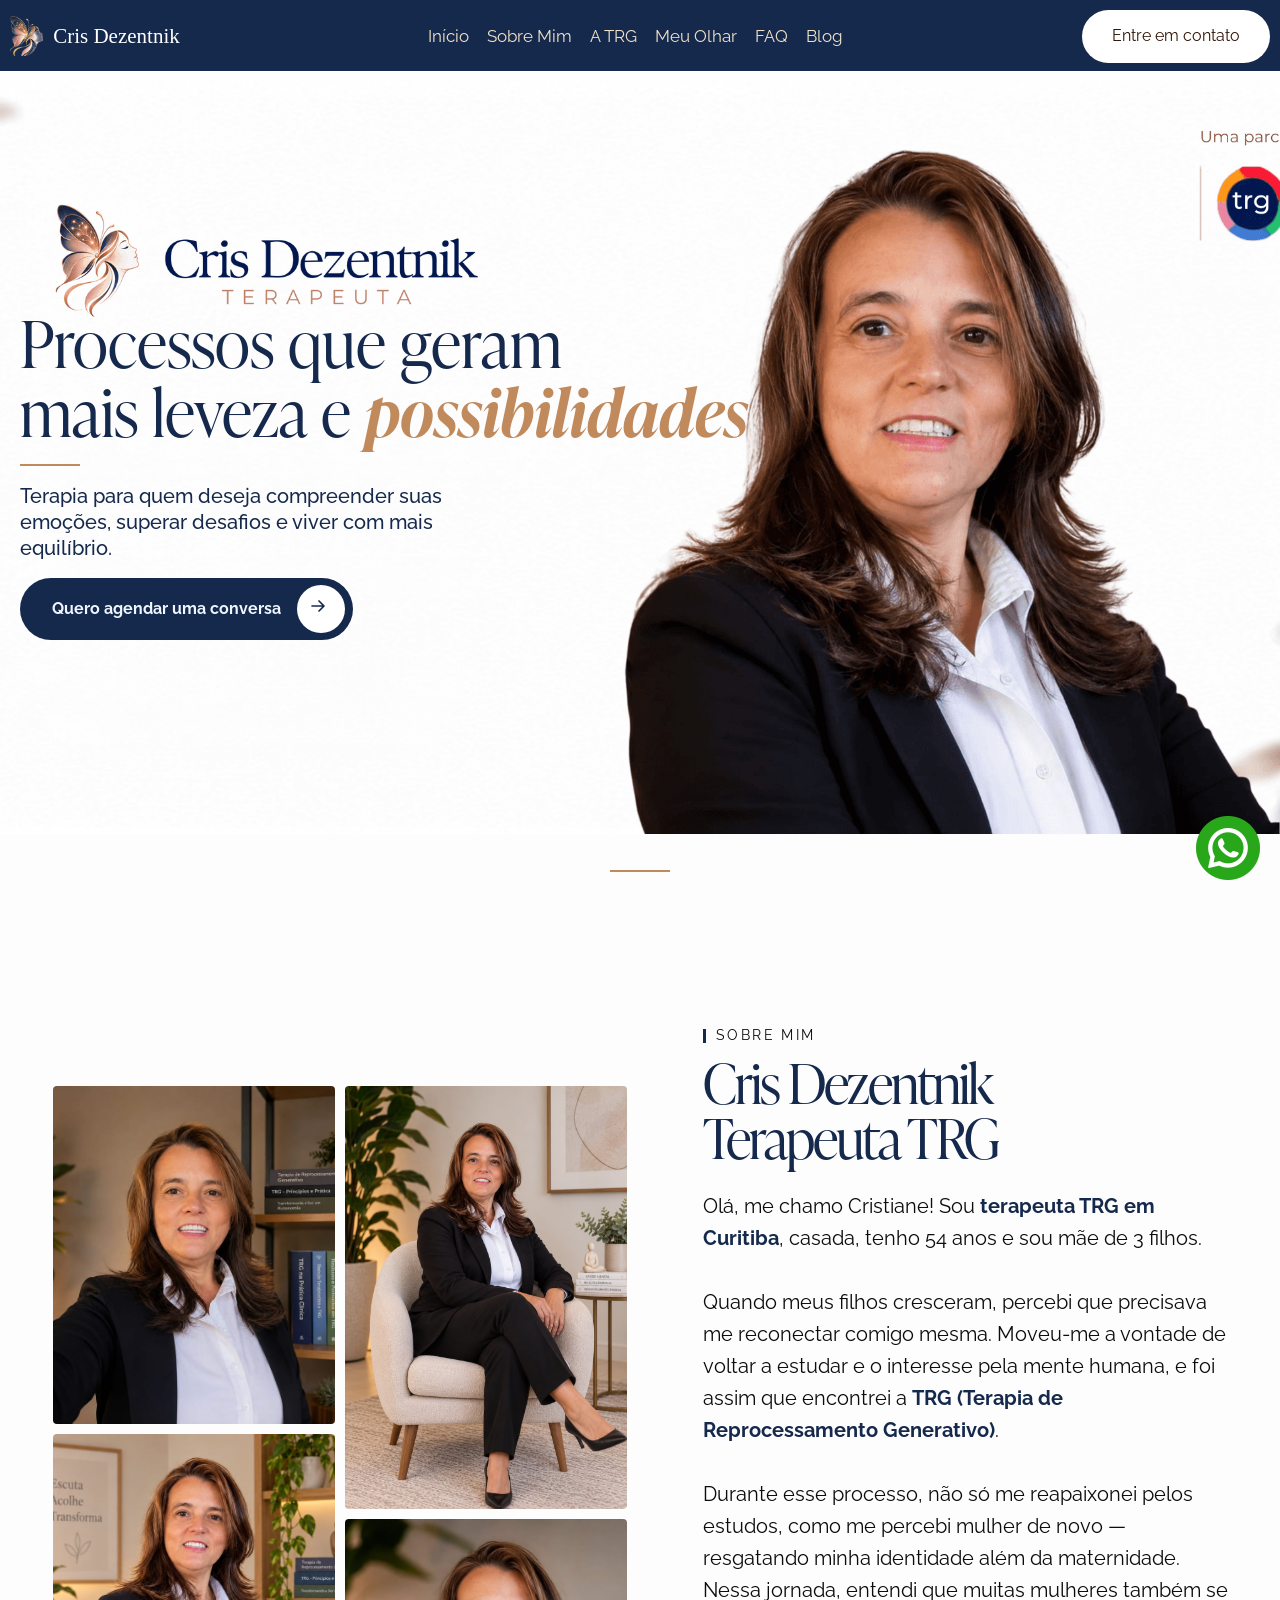
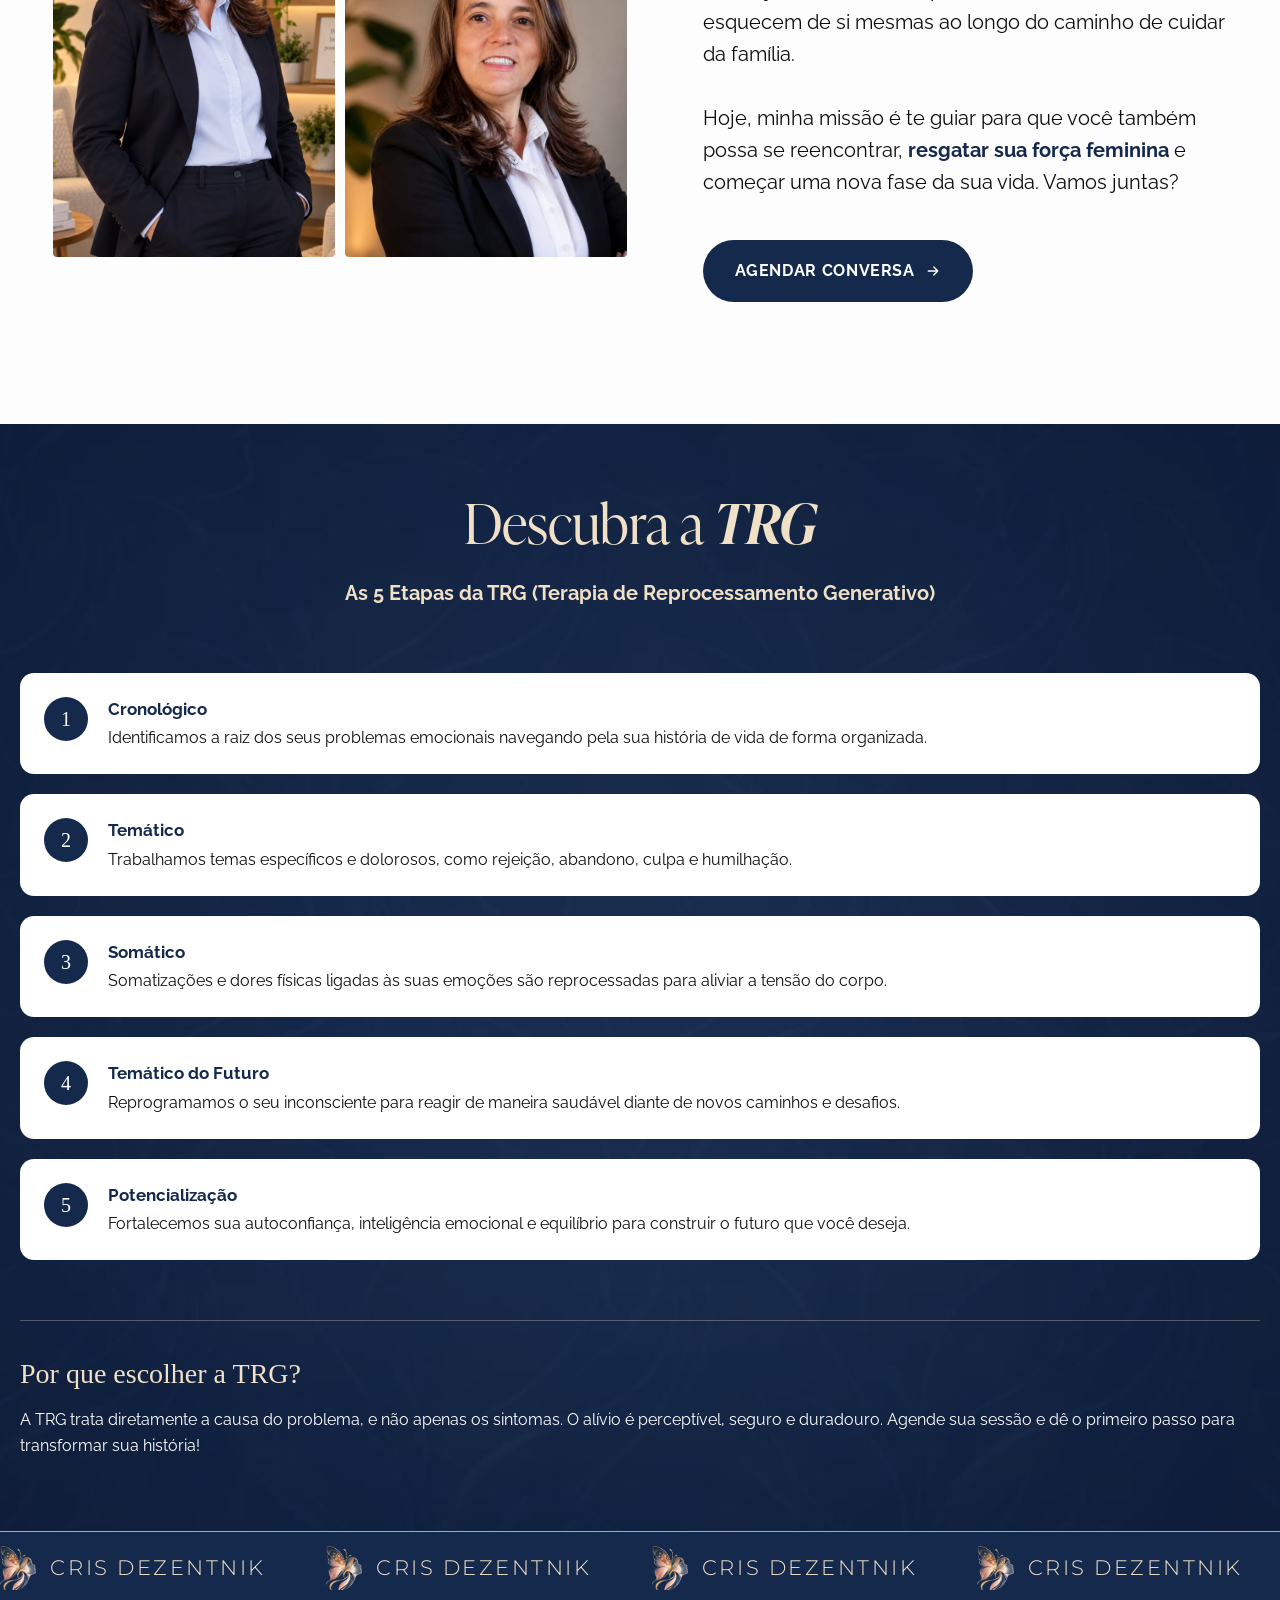
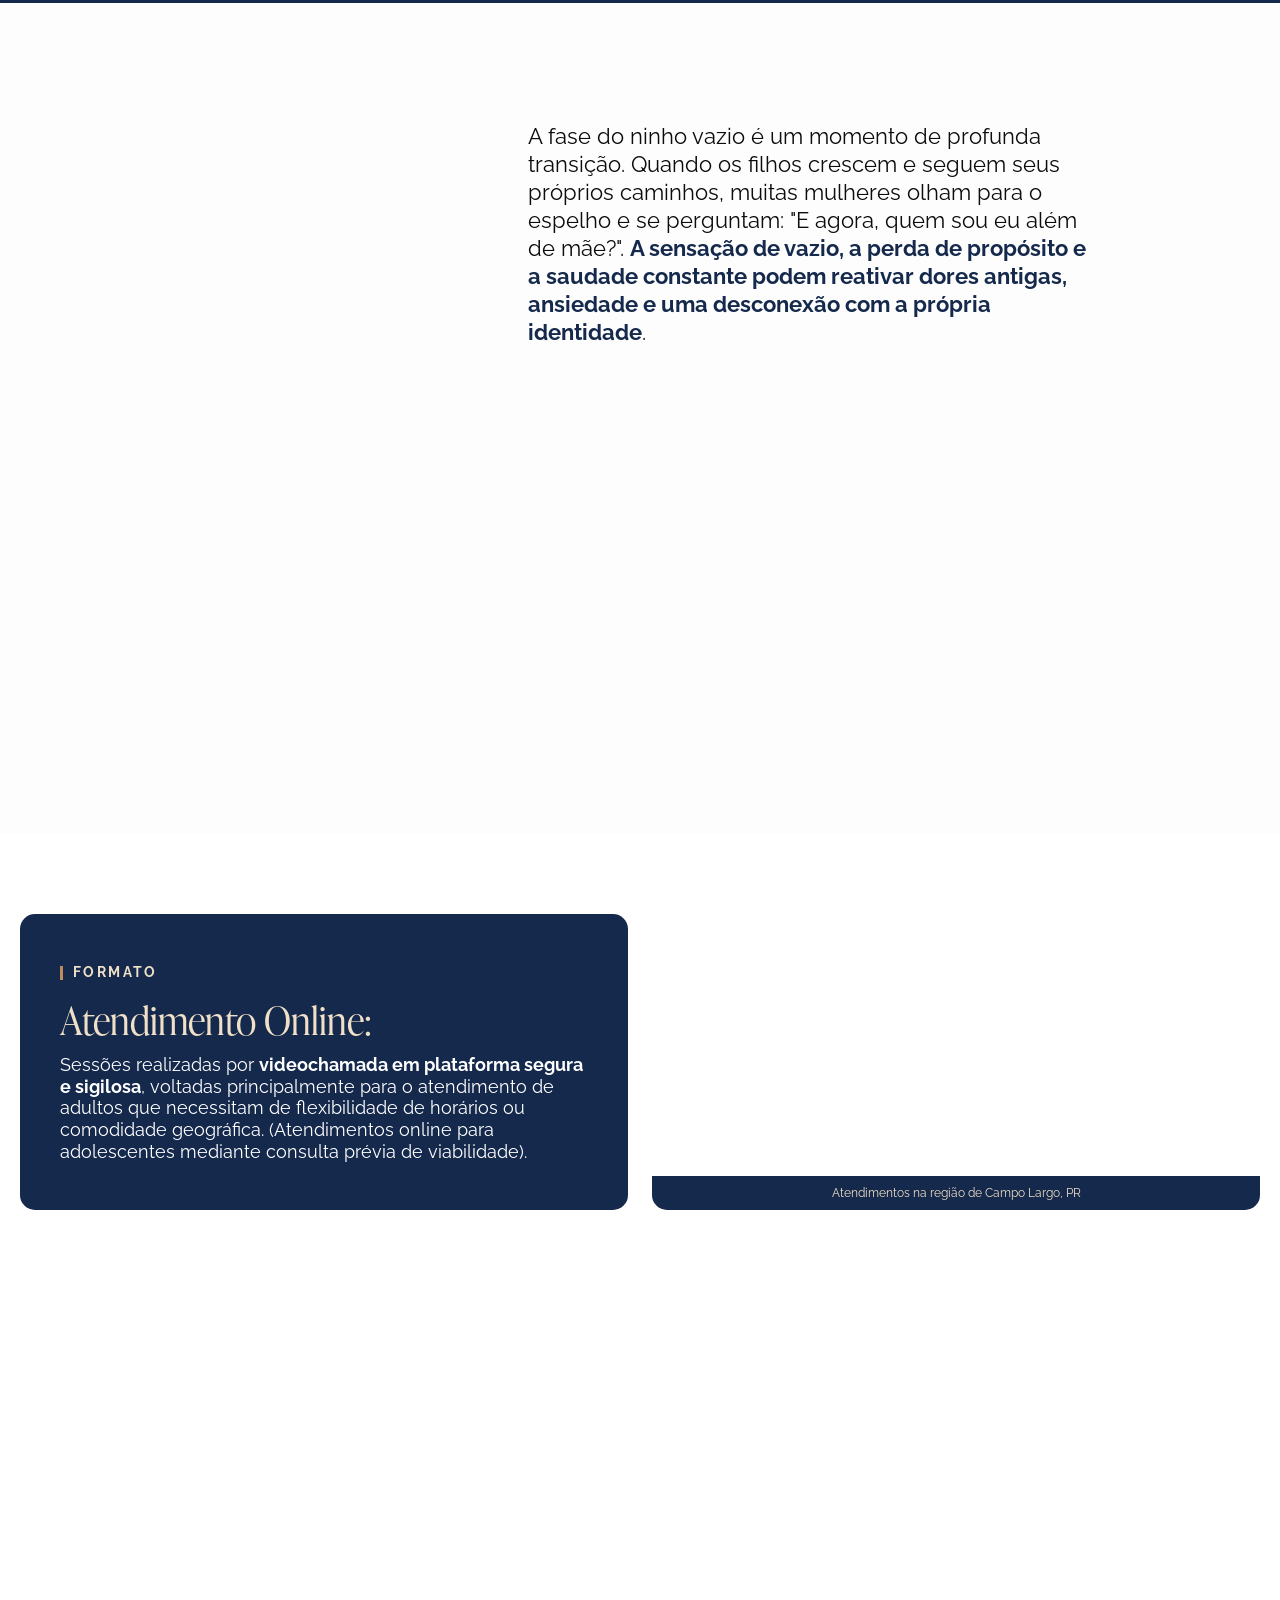
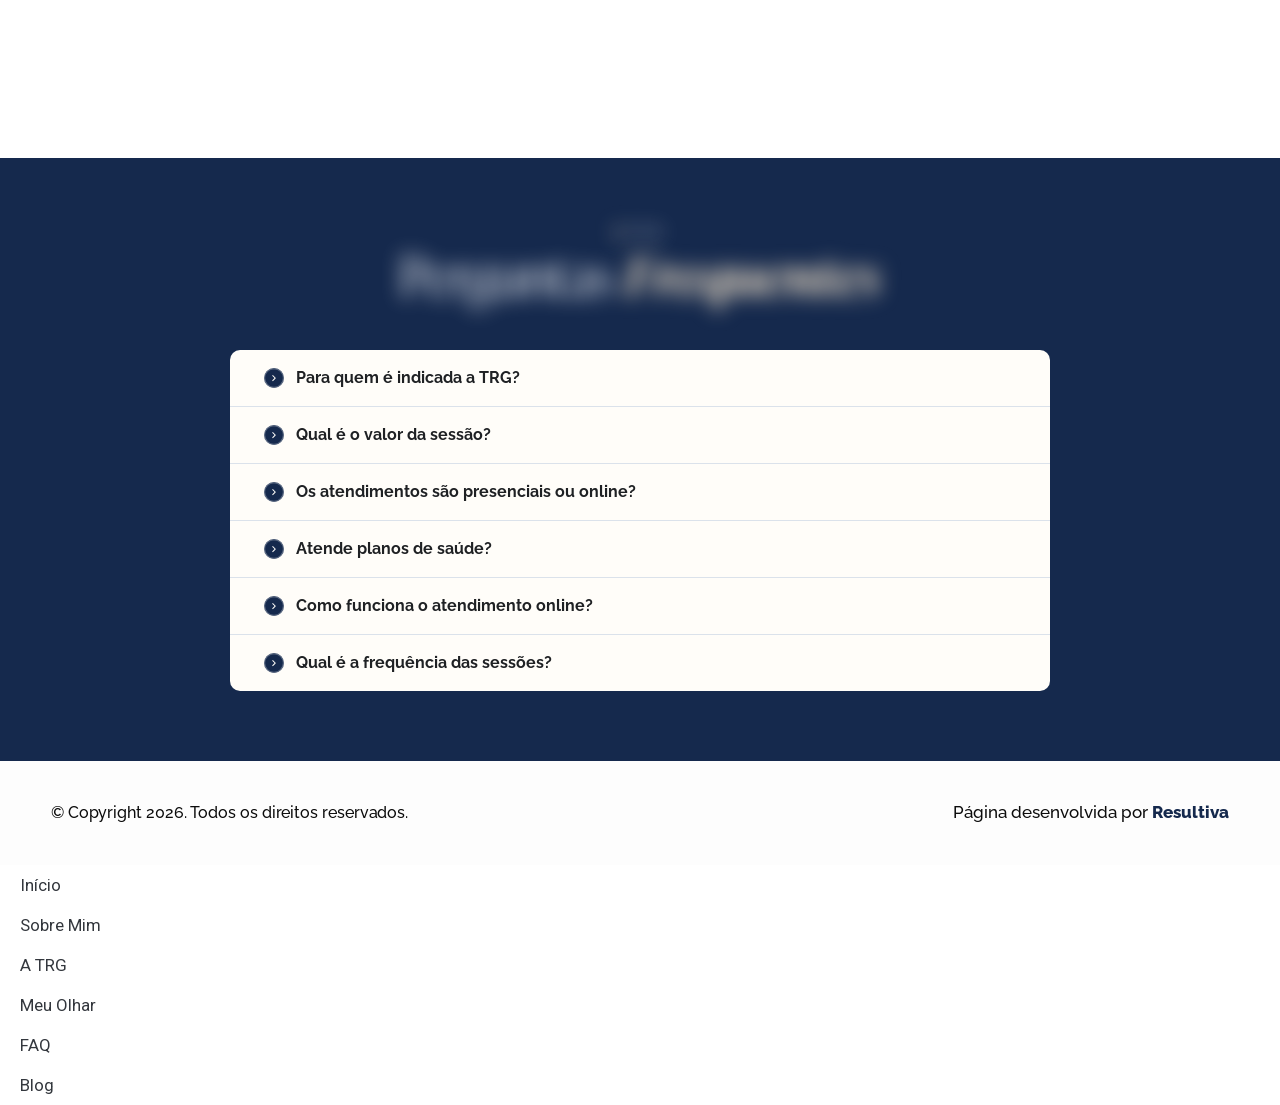
==== index.html @ 12121f6e "Mapa mostra só Campo Largo, PR (sem endereço exato) Por privacidade, já que os atendimentos são majo" ====
<!DOCTYPE html>
<html lang="pt-BR"><head>
<!-- Google tag (gtag.js) -->
<script async src="https://www.googletagmanager.com/gtag/js?id=AW-18441041326"></script>
<script>
  window.dataLayer = window.dataLayer || [];
  function gtag(){dataLayer.push(arguments);}
  gtag('js', new Date());

  gtag('config', 'AW-18441041326');
</script>
<!-- Event snippet for Contato (1) conversion page, fired on click of any WhatsApp button -->
<script>
document.addEventListener('click', function(e) {
  var link = e.target.closest('a[href*="api.whatsapp.com"]');
  if (link) {
    gtag('event', 'conversion', {
        'send_to': 'AW-18441041326/PX_OCObYl_McEK7rr9lE',
        'value': 1.0,
        'currency': 'BRL'
    });
  }
});
</script>
<meta charset="utf-8"/>
<meta content="width=device-width, initial-scale=1" name="viewport"/>
<meta content="index, follow, max-image-preview:large, max-snippet:-1, max-video-preview:-1" name="robots"/>
<title>Terapia de Reprocessamento Generativo (TRG) | Cris Dezentnik</title>
<meta content="Terapia de Reprocessamento Generativo (TRG) para quem deseja compreender suas emoções, superar desafios e viver com mais equilíbrio. Cris Dezentnik, terapeuta TRG em Curitiba." name="description"/>
<meta content="pt_BR" property="og:locale"/>
<meta content="website" property="og:type"/>
<meta content="Terapia de Reprocessamento Generativo (TRG) | Cris Dezentnik" property="og:title"/>
<meta content="Terapia de Reprocessamento Generativo (TRG) para quem deseja compreender suas emoções, superar desafios e viver com mais equilíbrio." property="og:description"/>
<meta content="Cris Dezentnik - Terapeuta TRG" property="og:site_name"/>
<meta content="assets/cris-foto-2.jpg" property="og:image"/>
<meta content="summary_large_image" name="twitter:card"/>
<style id="wp-img-auto-sizes-contain-inline-css">
img:is([sizes=auto i],[sizes^="auto," i]){contain-intrinsic-size:3000px 1500px}
/*# sourceURL=wp-img-auto-sizes-contain-inline-css */
</style>
<style id="wp-emoji-styles-inline-css">

	img.wp-smiley, img.emoji {
		display: inline !important;
		border: none !important;
		box-shadow: none !important;
		height: 1em !important;
		width: 1em !important;
		margin: 0 0.07em !important;
		vertical-align: -0.1em !important;
		background: none !important;
		padding: 0 !important;
	}
/*# sourceURL=wp-emoji-styles-inline-css */
</style>
<style id="global-styles-inline-css">
:root{--wp--preset--aspect-ratio--square: 1;--wp--preset--aspect-ratio--4-3: 4/3;--wp--preset--aspect-ratio--3-4: 3/4;--wp--preset--aspect-ratio--3-2: 3/2;--wp--preset--aspect-ratio--2-3: 2/3;--wp--preset--aspect-ratio--16-9: 16/9;--wp--preset--aspect-ratio--9-16: 9/16;--wp--preset--color--black: #000000;--wp--preset--color--cyan-bluish-gray: #abb8c3;--wp--preset--color--white: #ffffff;--wp--preset--color--pale-pink: #f78da7;--wp--preset--color--vivid-red: #cf2e2e;--wp--preset--color--luminous-vivid-orange: #ff6900;--wp--preset--color--luminous-vivid-amber: #fcb900;--wp--preset--color--light-green-cyan: #7bdcb5;--wp--preset--color--vivid-green-cyan: #00d084;--wp--preset--color--pale-cyan-blue: #8ed1fc;--wp--preset--color--vivid-cyan-blue: #0693e3;--wp--preset--color--vivid-purple: #9b51e0;--wp--preset--gradient--vivid-cyan-blue-to-vivid-purple: linear-gradient(135deg,rgb(6,147,227) 0%,rgb(155,81,224) 100%);--wp--preset--gradient--light-green-cyan-to-vivid-green-cyan: linear-gradient(135deg,rgb(122,220,180) 0%,rgb(0,208,130) 100%);--wp--preset--gradient--luminous-vivid-amber-to-luminous-vivid-orange: linear-gradient(135deg,rgb(252,185,0) 0%,rgb(255,105,0) 100%);--wp--preset--gradient--luminous-vivid-orange-to-vivid-red: linear-gradient(135deg,rgb(255,105,0) 0%,rgb(207,46,46) 100%);--wp--preset--gradient--very-light-gray-to-cyan-bluish-gray: linear-gradient(135deg,rgb(238,238,238) 0%,rgb(169,184,195) 100%);--wp--preset--gradient--cool-to-warm-spectrum: linear-gradient(135deg,rgb(74,234,220) 0%,rgb(151,120,209) 20%,rgb(207,42,186) 40%,rgb(238,44,130) 60%,rgb(251,105,98) 80%,rgb(254,248,76) 100%);--wp--preset--gradient--blush-light-purple: linear-gradient(135deg,rgb(255,206,236) 0%,rgb(152,150,240) 100%);--wp--preset--gradient--blush-bordeaux: linear-gradient(135deg,rgb(254,205,165) 0%,rgb(254,45,45) 50%,rgb(107,0,62) 100%);--wp--preset--gradient--luminous-dusk: linear-gradient(135deg,rgb(255,203,112) 0%,rgb(199,81,192) 50%,rgb(65,88,208) 100%);--wp--preset--gradient--pale-ocean: linear-gradient(135deg,rgb(255,245,203) 0%,rgb(182,227,212) 50%,rgb(51,167,181) 100%);--wp--preset--gradient--electric-grass: linear-gradient(135deg,rgb(202,248,128) 0%,rgb(113,206,126) 100%);--wp--preset--gradient--midnight: linear-gradient(135deg,rgb(2,3,129) 0%,rgb(40,116,252) 100%);--wp--preset--font-size--small: 13px;--wp--preset--font-size--medium: 20px;--wp--preset--font-size--large: 36px;--wp--preset--font-size--x-large: 42px;--wp--preset--spacing--20: 0.44rem;--wp--preset--spacing--30: 0.67rem;--wp--preset--spacing--40: 1rem;--wp--preset--spacing--50: 1.5rem;--wp--preset--spacing--60: 2.25rem;--wp--preset--spacing--70: 3.38rem;--wp--preset--spacing--80: 5.06rem;--wp--preset--shadow--natural: 6px 6px 9px rgba(0, 0, 0, 0.2);--wp--preset--shadow--deep: 12px 12px 50px rgba(0, 0, 0, 0.4);--wp--preset--shadow--sharp: 6px 6px 0px rgba(0, 0, 0, 0.2);--wp--preset--shadow--outlined: 6px 6px 0px -3px rgb(255, 255, 255), 6px 6px rgb(0, 0, 0);--wp--preset--shadow--crisp: 6px 6px 0px rgb(0, 0, 0);}:root { --wp--style--global--content-size: 800px;--wp--style--global--wide-size: 1200px; }:where(body) { margin: 0; }.wp-site-blocks > .alignleft { float: left; margin-right: 2em; }.wp-site-blocks > .alignright { float: right; margin-left: 2em; }.wp-site-blocks > .aligncenter { justify-content: center; margin-left: auto; margin-right: auto; }:where(.wp-site-blocks) > * { margin-block-start: 24px; margin-block-end: 0; }:where(.wp-site-blocks) > :first-child { margin-block-start: 0; }:where(.wp-site-blocks) > :last-child { margin-block-end: 0; }:root { --wp--style--block-gap: 24px; }:root :where(.is-layout-flow) > :first-child{margin-block-start: 0;}:root :where(.is-layout-flow) > :last-child{margin-block-end: 0;}:root :where(.is-layout-flow) > *{margin-block-start: 24px;margin-block-end: 0;}:root :where(.is-layout-constrained) > :first-child{margin-block-start: 0;}:root :where(.is-layout-constrained) > :last-child{margin-block-end: 0;}:root :where(.is-layout-constrained) > *{margin-block-start: 24px;margin-block-end: 0;}:root :where(.is-layout-flex){gap: 24px;}:root :where(.is-layout-grid){gap: 24px;}.is-layout-flow > .alignleft{float: left;margin-inline-start: 0;margin-inline-end: 2em;}.is-layout-flow > .alignright{float: right;margin-inline-start: 2em;margin-inline-end: 0;}.is-layout-flow > .aligncenter{margin-left: auto !important;margin-right: auto !important;}.is-layout-constrained > .alignleft{float: left;margin-inline-start: 0;margin-inline-end: 2em;}.is-layout-constrained > .alignright{float: right;margin-inline-start: 2em;margin-inline-end: 0;}.is-layout-constrained > .aligncenter{margin-left: auto !important;margin-right: auto !important;}.is-layout-constrained > :where(:not(.alignleft):not(.alignright):not(.alignfull)){max-width: var(--wp--style--global--content-size);margin-left: auto !important;margin-right: auto !important;}.is-layout-constrained > .alignwide{max-width: var(--wp--style--global--wide-size);}body .is-layout-flex{display: flex;}.is-layout-flex{flex-wrap: wrap;align-items: center;}.is-layout-flex > :is(*, div){margin: 0;}body .is-layout-grid{display: grid;}.is-layout-grid > :is(*, div){margin: 0;}body{padding-top: 0px;padding-right: 0px;padding-bottom: 0px;padding-left: 0px;}:root :where(.wp-element-button, .wp-block-button__link){background-color: #32373c;border-width: 0;color: #fff;font-family: inherit;font-size: inherit;font-style: inherit;font-weight: inherit;letter-spacing: inherit;line-height: inherit;padding-top: calc(0.667em + 2px);padding-right: calc(1.333em + 2px);padding-bottom: calc(0.667em + 2px);padding-left: calc(1.333em + 2px);text-decoration: none;text-transform: inherit;}.has-black-color{color: var(--wp--preset--color--black) !important;}.has-cyan-bluish-gray-color{color: var(--wp--preset--color--cyan-bluish-gray) !important;}.has-white-color{color: var(--wp--preset--color--white) !important;}.has-pale-pink-color{color: var(--wp--preset--color--pale-pink) !important;}.has-vivid-red-color{color: var(--wp--preset--color--vivid-red) !important;}.has-luminous-vivid-orange-color{color: var(--wp--preset--color--luminous-vivid-orange) !important;}.has-luminous-vivid-amber-color{color: var(--wp--preset--color--luminous-vivid-amber) !important;}.has-light-green-cyan-color{color: var(--wp--preset--color--light-green-cyan) !important;}.has-vivid-green-cyan-color{color: var(--wp--preset--color--vivid-green-cyan) !important;}.has-pale-cyan-blue-color{color: var(--wp--preset--color--pale-cyan-blue) !important;}.has-vivid-cyan-blue-color{color: var(--wp--preset--color--vivid-cyan-blue) !important;}.has-vivid-purple-color{color: var(--wp--preset--color--vivid-purple) !important;}.has-black-background-color{background-color: var(--wp--preset--color--black) !important;}.has-cyan-bluish-gray-background-color{background-color: var(--wp--preset--color--cyan-bluish-gray) !important;}.has-white-background-color{background-color: var(--wp--preset--color--white) !important;}.has-pale-pink-background-color{background-color: var(--wp--preset--color--pale-pink) !important;}.has-vivid-red-background-color{background-color: var(--wp--preset--color--vivid-red) !important;}.has-luminous-vivid-orange-background-color{background-color: var(--wp--preset--color--luminous-vivid-orange) !important;}.has-luminous-vivid-amber-background-color{background-color: var(--wp--preset--color--luminous-vivid-amber) !important;}.has-light-green-cyan-background-color{background-color: var(--wp--preset--color--light-green-cyan) !important;}.has-vivid-green-cyan-background-color{background-color: var(--wp--preset--color--vivid-green-cyan) !important;}.has-pale-cyan-blue-background-color{background-color: var(--wp--preset--color--pale-cyan-blue) !important;}.has-vivid-cyan-blue-background-color{background-color: var(--wp--preset--color--vivid-cyan-blue) !important;}.has-vivid-purple-background-color{background-color: var(--wp--preset--color--vivid-purple) !important;}.has-black-border-color{border-color: var(--wp--preset--color--black) !important;}.has-cyan-bluish-gray-border-color{border-color: var(--wp--preset--color--cyan-bluish-gray) !important;}.has-white-border-color{border-color: var(--wp--preset--color--white) !important;}.has-pale-pink-border-color{border-color: var(--wp--preset--color--pale-pink) !important;}.has-vivid-red-border-color{border-color: var(--wp--preset--color--vivid-red) !important;}.has-luminous-vivid-orange-border-color{border-color: var(--wp--preset--color--luminous-vivid-orange) !important;}.has-luminous-vivid-amber-border-color{border-color: var(--wp--preset--color--luminous-vivid-amber) !important;}.has-light-green-cyan-border-color{border-color: var(--wp--preset--color--light-green-cyan) !important;}.has-vivid-green-cyan-border-color{border-color: var(--wp--preset--color--vivid-green-cyan) !important;}.has-pale-cyan-blue-border-color{border-color: var(--wp--preset--color--pale-cyan-blue) !important;}.has-vivid-cyan-blue-border-color{border-color: var(--wp--preset--color--vivid-cyan-blue) !important;}.has-vivid-purple-border-color{border-color: var(--wp--preset--color--vivid-purple) !important;}.has-vivid-cyan-blue-to-vivid-purple-gradient-background{background: var(--wp--preset--gradient--vivid-cyan-blue-to-vivid-purple) !important;}.has-light-green-cyan-to-vivid-green-cyan-gradient-background{background: var(--wp--preset--gradient--light-green-cyan-to-vivid-green-cyan) !important;}.has-luminous-vivid-amber-to-luminous-vivid-orange-gradient-background{background: var(--wp--preset--gradient--luminous-vivid-amber-to-luminous-vivid-orange) !important;}.has-luminous-vivid-orange-to-vivid-red-gradient-background{background: var(--wp--preset--gradient--luminous-vivid-orange-to-vivid-red) !important;}.has-very-light-gray-to-cyan-bluish-gray-gradient-background{background: var(--wp--preset--gradient--very-light-gray-to-cyan-bluish-gray) !important;}.has-cool-to-warm-spectrum-gradient-background{background: var(--wp--preset--gradient--cool-to-warm-spectrum) !important;}.has-blush-light-purple-gradient-background{background: var(--wp--preset--gradient--blush-light-purple) !important;}.has-blush-bordeaux-gradient-background{background: var(--wp--preset--gradient--blush-bordeaux) !important;}.has-luminous-dusk-gradient-background{background: var(--wp--preset--gradient--luminous-dusk) !important;}.has-pale-ocean-gradient-background{background: var(--wp--preset--gradient--pale-ocean) !important;}.has-electric-grass-gradient-background{background: var(--wp--preset--gradient--electric-grass) !important;}.has-midnight-gradient-background{background: var(--wp--preset--gradient--midnight) !important;}.has-small-font-size{font-size: var(--wp--preset--font-size--small) !important;}.has-medium-font-size{font-size: var(--wp--preset--font-size--medium) !important;}.has-large-font-size{font-size: var(--wp--preset--font-size--large) !important;}.has-x-large-font-size{font-size: var(--wp--preset--font-size--x-large) !important;}
:root :where(.wp-block-icon svg){width: 24px;}
:root :where(.wp-block-pullquote){font-size: 1.5em;line-height: 1.6;}
/*# sourceURL=global-styles-inline-css */
</style>
<link href="assets/782b342f846f2900_dxs1xze.css" id="custom-typekit-css-css" media="all" rel="stylesheet"/>
<link href="assets/548c5d23d83057d2_reset.css" id="hello-elementor-css" media="all" rel="stylesheet"/>
<link href="assets/9a7cfe03ec763818_theme.css" id="hello-elementor-theme-style-css" media="all" rel="stylesheet"/>
<link href="assets/c3055dec49d5f10e_custom-frontend.min.css" id="elementor-frontend-css" media="all" rel="stylesheet"/>
<style id="elementor-frontend-inline-css">
.e-heading-base a, .e-paragraph-base a { all: unset; cursor: pointer; }form[data-element_type="e-form"].form-state-success [data-element_type="e-form-success-message"],form[data-element_type="e-form"].form-state-error [data-element_type="e-form-error-message"]{ display: block; }
.e-form-textarea-base:not([data-resizable]) { resize: none; } .e-form-submit-button-base { cursor: pointer; box-sizing: border-box; }
/*# sourceURL=elementor-frontend-inline-css */
</style>
<link href="assets/fb8690e594b2f9b8_widget-image.min.css" id="widget-image-css" media="all" rel="stylesheet"/>
<link href="assets/a391a0ae393c9c05_custom-pro-widget-nav-menu.min.css" id="widget-nav-menu-css" media="all" rel="stylesheet"/>
<link href="assets/1e05c3c28a9be5f5_post-8.css" id="elementor-post-8-css" media="all" rel="stylesheet"/>
<link href="assets/d87ddf917b7a1449_all.min.css" id="font-awesome-5-all-css" media="all" rel="stylesheet"/>
<link href="assets/c55902832fb84522_v4-shims.min.css" id="font-awesome-4-shim-css" media="all" rel="stylesheet"/>
<link href="assets/f68e889145cb0e47_widget-heading.min.css" id="widget-heading-css" media="all" rel="stylesheet"/>
<link href="assets/c57e64fcb72bddaf_swiper.min.css" id="swiper-css" media="all" rel="stylesheet"/>
<link href="assets/196f351ce1a78030_e-swiper.min.css" id="e-swiper-css" media="all" rel="stylesheet"/>
<link href="assets/4ddf1a08961f35db_widget-nested-carousel.min.css" id="widget-nested-carousel-css" media="all" rel="stylesheet"/>
<link href="assets/dd9c588958cd66ea_widget-google_maps.min.css" id="widget-google_maps-css" media="all" rel="stylesheet"/>
<link href="assets/4ada91f83b55c031_widget-nested-accordion.min.css" id="widget-nested-accordion-css" media="all" rel="stylesheet"/>
<link href="assets/b86ed18fde9bf675_post-1774.css" id="elementor-post-1774-css" media="all" rel="stylesheet"/>
<link href="assets/4466a8411270799d_base-desktop.css" id="base-desktop-css" media="all" rel="stylesheet"/>
<link href="assets/4f38323f565563c8_local-2951-frontend-desktop.css" id="local-2951-frontend-desktop-css" media="all" rel="stylesheet"/>
<link href="assets/33fccca99a5172ae_local-1774-frontend-desktop.css" id="local-1774-frontend-desktop-css" media="all" rel="stylesheet"/>
<link href="assets/efb9d8b8dd8ffb87_local-2951-frontend-widescreen.css" id="local-2951-frontend-widescreen-css" media="(min-width:2400px)" rel="stylesheet"/>
<link href="assets/6297282d4bda5357_local-1774-frontend-widescreen.css" id="local-1774-frontend-widescreen-css" media="(min-width:2400px)" rel="stylesheet"/>
<link href="assets/0c07ded1836d331a_local-1774-frontend-tablet.css" id="local-1774-frontend-tablet-css" media="(max-width:1024px)" rel="stylesheet"/>
<link href="assets/6d2c0fc112d7a766_base-mobile.css" id="base-mobile-css" media="(max-width:767px)" rel="stylesheet"/>
<link href="assets/a585146d65b16712_local-1774-frontend-mobile.css" id="local-1774-frontend-mobile-css" media="(max-width:767px)" rel="stylesheet"/>
<link href="assets/73db5bc9e8d92674_post-2951.css" id="elementor-post-2951-css" media="all" rel="stylesheet"/>
<style id="elementor-pro-custom-fonts-inline-css">
@font-face {
	font-family: 'Raleway';
	font-style: normal;
	font-weight: normal;
	font-display: swap;
	src: url('#hero/wp-content/uploads/2026/07/raleway-400.eot');
	src: url('#hero/wp-content/uploads/2026/07/raleway-400.eot?#iefix') format('embedded-opentype'),
		url("assets/50432fc4fcd6a916_raleway-400.woff2") format('woff2'),
		url('#hero/wp-content/uploads/2026/07/raleway-400.woff') format('woff'),
		url('#hero/wp-content/uploads/2026/07/raleway-400.ttf') format('truetype'),
		url('#hero/wp-content/uploads/2026/07/raleway-400.svg#Raleway') format('svg');
}
@font-face {
	font-family: 'Raleway';
	font-style: normal;
	font-weight: 500;
	font-display: swap;
	src: url('#hero/wp-content/uploads/2026/07/raleway-500.eot');
	src: url('#hero/wp-content/uploads/2026/07/raleway-500.eot?#iefix') format('embedded-opentype'),
		url("assets/e4331f17c444974e_raleway-500.woff2") format('woff2'),
		url('#hero/wp-content/uploads/2026/07/raleway-500.woff') format('woff'),
		url('#hero/wp-content/uploads/2026/07/raleway-500.ttf') format('truetype'),
		url('#hero/wp-content/uploads/2026/07/raleway-500.svg#Raleway') format('svg');
}
@font-face {
	font-family: 'Raleway';
	font-style: normal;
	font-weight: 700;
	font-display: swap;
	src: url('#hero/wp-content/uploads/2026/07/raleway-700.eot');
	src: url('#hero/wp-content/uploads/2026/07/raleway-700.eot?#iefix') format('embedded-opentype'),
		url("assets/76a3a5d0dd02ab1b_raleway-700.woff2") format('woff2'),
		url('#hero/wp-content/uploads/2026/07/raleway-700.woff') format('woff'),
		url('#hero/wp-content/uploads/2026/07/raleway-700.ttf') format('truetype'),
		url('#hero/wp-content/uploads/2026/07/raleway-700.svg#Raleway') format('svg');
}
@font-face {
	font-family: 'Raleway';
	font-style: normal;
	font-weight: 800;
	font-display: swap;
	src: url('#hero/wp-content/uploads/2026/07/raleway-800.eot');
	src: url('#hero/wp-content/uploads/2026/07/raleway-800.eot?#iefix') format('embedded-opentype'),
		url("assets/a1396fce3bd46726_raleway-800.woff2") format('woff2'),
		url('#hero/wp-content/uploads/2026/07/raleway-800.woff') format('woff'),
		url('#hero/wp-content/uploads/2026/07/raleway-800.ttf') format('truetype'),
		url('#hero/wp-content/uploads/2026/07/raleway-800.svg#Raleway') format('svg');
}

/*# sourceURL=elementor-pro-custom-fonts-inline-css */
</style>
<link href="https://fonts.googleapis.com/css2?family=Montserrat:wght@300&display=swap" rel="stylesheet"/>
<link href="assets/6adb6452bc1ee069_css.css" id="elementor-gf-roboto-css" media="all" rel="stylesheet"/>
<link href="assets/e41380127b5ea983_css.css" id="elementor-gf-robotoslab-css" media="all" rel="stylesheet"/>
<link href="assets/b3e40e33deec2274_css.css" id="elementor-gf-cabin-css" media="all" rel="stylesheet"/>
<script id="jquery-core-js" src="assets/cb6f2d32c49d1c2b_jquery.min.js"></script>
<script id="jquery-migrate-js" src="assets/5274f11e6fb32ae0_jquery-migrate.min.js"></script>
<script id="font-awesome-4-shim-js" src="assets/6f35273b8502706e_v4-shims.min.js"></script>
<link href="assets/b25c3df83004dd68_file.json" rel="https://api.w.org/"/><link href="assets/c82fc22a1e4fba40_1774.json" rel="alternate" title="JSON" type="application/json"/><link href="assets/2c1a0a6b65a7a217_xmlrpc.php" rel="EditURI" title="RSD" type="application/rsd+xml"/>
<meta content="WordPress 7.0.4" name="generator"/>
<link href="assets/3fdf71989fff3b84_file.html" rel="shortlink"/>
<meta content="Elementor 4.2.1; features: e_font_icon_svg, additional_custom_breakpoints; settings: css_print_method-external, google_font-enabled, font_display-swap" name="generator"/>
<link as="font" href="assets/50432fc4fcd6a916_raleway-400.woff2" rel="preload" type="font/woff2"/>
<link as="font" href="assets/e4331f17c444974e_raleway-500.woff2" rel="preload" type="font/woff2"/>
<link as="font" href="assets/76a3a5d0dd02ab1b_raleway-700.woff2" rel="preload" type="font/woff2"/>
<link as="font" href="assets/a1396fce3bd46726_raleway-800.woff2" rel="preload" type="font/woff2"/>
<link href="assets/joao-logo-bj.png" rel="icon" sizes="32x32"/>
<link href="assets/joao-logo-bj.png" rel="icon" sizes="192x192"/>
<link href="assets/joao-logo-bj.png" rel="apple-touch-icon"/>
<meta content="assets/joao-logo-bj.png" name="msapplication-TileImage"/>
<style data-offline="1">/* offline: ensure content is visible regardless of JS init state */
html,body{opacity:1!important;visibility:visible!important}
.page-loader,.site-loader,[class*='loading-screen'],[id*='loading-screen']{display:none!important}
</style></head>
<body class="home wp-singular page-template page-template-elementor_header_footer page page-id-1774 wp-embed-responsive wp-theme-hello-elementor hello-elementor-default elementor-default elementor-template-full-width elementor-kit-8 elementor-page elementor-page-1774 e--ua-blink e--ua-chrome e--ua-mac e--ua-webkit" data-elementor-device-mode="desktop">
<a class="skip-link screen-reader-text" href="#content">Ir para o conteúdo</a>
<style>
.elementor-element-d2050a6 .elementor-button,.elementor-element-d2050a6 .elementor-button-text{color:#311507;}
@media(max-width:767px){
.elementor-element-25c63ac{padding-left:16px !important;}
.elementor-element-25c63ac .e-con-inner{margin-left:0px !important;}
}
</style>
<header class="elementor elementor-2951 elementor-location-header" data-elementor-id="2951" data-elementor-post-type="elementor_library" data-elementor-type="header">
<div class="elementor-element elementor-element-f4c11b8 e-con e-atomic-element e-flexbox-base e-23c655c" data-e-type="e-flexbox" data-element_type="e-flexbox" data-id="f4c11b8" data-interaction-id="f4c11b8">
<div class="elementor-element elementor-element-25c63ac e-flex e-con-boxed e-con e-parent" data-e-type="container" data-element_type="container" data-id="25c63ac" data-settings='{"background_background":"classic","position":"fixed"}'>
<div class="e-con-inner">
<div class="elementor-element elementor-element-67f1493 elementor-widget__width-initial elementor-widget elementor-widget-image" data-e-type="widget" data-element_type="widget" data-id="67f1493" data-widget_type="image.default">
<style>
.cd-header-logo{display:flex !important;align-items:center;gap:10px;text-decoration:none;white-space:nowrap;}
.cd-header-logo img{height:40px;width:auto;flex-shrink:0;display:block;}
.cd-header-logo .cd-header-logo-text{font-family:'IvyPresto Display',serif;font-size:21px;color:#FFFFFF;line-height:1;display:block;}
@media(max-width:600px){.cd-header-logo img{height:40px;}.cd-header-logo .cd-header-logo-text{font-size:21px;}}
.elementor-menu-toggle{background-color:transparent !important;color:#FFFFFF !important;}
.elementor-element-abaec62 .elementor-widget-container{justify-content:center !important;}
.elementor-nav-menu--dropdown{margin-top:0 !important;}
.elementor-menu-toggle.elementor-active+.elementor-nav-menu--dropdown{margin-top:10px !important;}
.elementor-menu-toggle .e-font-icon-svg,.elementor-menu-toggle svg{fill:#FFFFFF !important;}
.elementor-nav-menu .elementor-item{font-size:17px !important;}
.elementor-element-d2050a6{width:auto !important;max-width:none !important;--container-widget-width:auto !important;flex-shrink:0;}
.elementor-element-d2050a6 .elementor-button{width:auto !important;padding:16px 30px !important;white-space:nowrap;}
@media(max-width:1024px){
.elementor-nav-menu .elementor-item{font-size:16px !important;}
}
@media(max-width:767px){
.elementor-element-d2050a6{display:none !important;}
.elementor-element-abaec62.elementor-hidden-mobile{display:block !important;}
.elementor-element-abaec62 .elementor-menu-toggle{margin:0 0 0 auto !important;}
.elementor-nav-menu--dropdown{position:fixed !important;top:60px !important;left:0 !important;right:0 !important;width:100vw !important;max-width:100vw !important;max-height:80vh !important;background:#15294D !important;box-shadow:0 12px 24px rgba(0,0,0,0.18);padding:8px 0 !important;}
.elementor-nav-menu--dropdown[aria-hidden="true"]{display:none !important;}
.elementor-nav-menu--dropdown[aria-hidden="false"]{display:block !important;}
.elementor-nav-menu--dropdown .elementor-nav-menu{width:100%;}
.elementor-nav-menu--dropdown .menu-item{border-bottom:1px solid rgba(240,224,199,0.15);}
.elementor-nav-menu--dropdown .menu-item:last-child{border-bottom:none;}
.elementor-nav-menu--dropdown .elementor-item{color:#F0E0C7 !important;font-size:18px !important;padding:16px 24px !important;justify-content:flex-start !important;font-family:'Raleway',sans-serif;}
.elementor-nav-menu--dropdown .elementor-item:hover,.elementor-nav-menu--dropdown .elementor-item:focus,.elementor-nav-menu--dropdown .elementor-item.elementor-item-active{background:rgba(240,224,199,0.08) !important;color:#C08A5C !important;}
}
</style>
<div class="elementor-widget-container">
<a class="cd-header-logo" href="#hero">
<img alt="Cris Dezentnik" src="assets/cris-marquee-logo.png"/>
<span class="cd-header-logo-text">Cris Dezentnik</span>
</a>
</div>
</div>
<div class="elementor-element elementor-element-abaec62 elementor-hidden-tablet elementor-hidden-mobile elementor-nav-menu--dropdown-tablet elementor-nav-menu__text-align-aside elementor-nav-menu--toggle elementor-nav-menu--burger elementor-widget elementor-widget-nav-menu" data-e-type="widget" data-element_type="widget" data-id="abaec62" data-settings='{"layout":"horizontal","submenu_icon":{"value":"&lt;svg aria-hidden=\"true\" class=\"e-font-icon-svg e-fas-caret-down\" viewBox=\"0 0 320 512\" xmlns=\"http:\/\/www.w3.org\/2000\/svg\"&gt;&lt;path d=\"M31.3 192h257.3c17.8 0 26.7 21.5 14.1 34.1L174.1 354.8c-7.8 7.8-20.5 7.8-28.3 0L17.2 226.1C4.6 213.5 13.5 192 31.3 192z\"&gt;&lt;\/path&gt;&lt;\/svg&gt;","library":"fa-solid"},"toggle":"burger"}' data-widget_type="nav-menu.default">
<div class="elementor-widget-container">
<nav aria-label="Menu" class="elementor-nav-menu--main elementor-nav-menu__container elementor-nav-menu--layout-horizontal e--pointer-none">
<ul class="elementor-nav-menu" data-smartmenus-id="17887460355012734" id="menu-1-abaec62"><li class="menu-item menu-item-type-custom menu-item-object-custom current-menu-item current_page_item menu-item-home menu-item-tf-hero"><a aria-current="" class="elementor-item elementor-item-anchor" href="#hero">Início</a></li>
<li class="menu-item menu-item-type-custom menu-item-object-custom current-menu-item current_page_item menu-item-home menu-item-2946"><a aria-current="" class="elementor-item elementor-item-anchor" href="#sobremim">Sobre Mim</a></li>
<li class="menu-item menu-item-type-custom menu-item-object-custom current-menu-item current_page_item menu-item-home menu-item-2947"><a aria-current="" class="elementor-item elementor-item-anchor" href="#areasqueatuo">A TRG</a></li>
<li class="menu-item menu-item-type-custom menu-item-object-custom current-menu-item current_page_item menu-item-home menu-item-tf-meuolhar"><a aria-current="" class="elementor-item elementor-item-anchor" href="#meuolhar">Meu Olhar</a></li>
<li class="menu-item menu-item-type-custom menu-item-object-custom current-menu-item current_page_item menu-item-home menu-item-2950"><a aria-current="" class="elementor-item elementor-item-anchor" href="#faq">FAQ</a></li>
<li class="menu-item menu-item-type-custom menu-item-object-custom current-menu-item current_page_item menu-item-home menu-item-tf-blog"><a aria-current="" class="elementor-item elementor-item-anchor" href="#blog">Blog</a></li>
</ul> </nav>
<div aria-expanded="false" aria-label="Menu Toggle" class="elementor-menu-toggle" role="button" tabindex="0">
<svg aria-hidden="true" class="elementor-menu-toggle__icon--open e-font-icon-svg e-eicon-menu-bar" role="presentation" viewbox="0 0 1000 1000" xmlns="http://www.w3.org/2000/svg"><path d="M104 333H896C929 333 958 304 958 271S929 208 896 208H104C71 208 42 237 42 271S71 333 104 333ZM104 583H896C929 583 958 554 958 521S929 458 896 458H104C71 458 42 487 42 521S71 583 104 583ZM104 833H896C929 833 958 804 958 771S929 708 896 708H104C71 708 42 737 42 771S71 833 104 833Z"></path></svg><svg aria-hidden="true" class="elementor-menu-toggle__icon--close e-font-icon-svg e-eicon-close" role="presentation" viewbox="0 0 1000 1000" xmlns="http://www.w3.org/2000/svg"><path d="M742 167L500 408 258 167C246 154 233 150 217 150 196 150 179 158 167 167 154 179 150 196 150 212 150 229 154 242 171 254L408 500 167 742C138 771 138 800 167 829 196 858 225 858 254 829L496 587 738 829C750 842 767 846 783 846 800 846 817 842 829 829 842 817 846 804 846 783 846 767 842 750 829 737L588 500 833 258C863 229 863 200 833 171 804 137 775 137 742 167Z"></path></svg> </div>
<nav aria-hidden="true" class="elementor-nav-menu--dropdown elementor-nav-menu__container" style="--menu-height: 0;">
<ul class="elementor-nav-menu" data-smartmenus-id="1788746035502531" id="menu-2-abaec62"><li class="menu-item menu-item-type-custom menu-item-object-custom current-menu-item current_page_item menu-item-home menu-item-tf-hero"><a aria-current="page" class="elementor-item elementor-item-anchor" href="#hero" tabindex="-1">Início</a></li>
<li class="menu-item menu-item-type-custom menu-item-object-custom current-menu-item current_page_item menu-item-home menu-item-2946"><a aria-current="page" class="elementor-item elementor-item-anchor" href="#sobremim" tabindex="-1">Sobre Mim</a></li>
<li class="menu-item menu-item-type-custom menu-item-object-custom current-menu-item current_page_item menu-item-home menu-item-2947"><a aria-current="page" class="elementor-item elementor-item-anchor" href="#areasqueatuo" tabindex="-1">A TRG</a></li>
<li class="menu-item menu-item-type-custom menu-item-object-custom current-menu-item current_page_item menu-item-home menu-item-tf-meuolhar"><a aria-current="page" class="elementor-item elementor-item-anchor" href="#meuolhar" tabindex="-1">Meu Olhar</a></li>
<li class="menu-item menu-item-type-custom menu-item-object-custom current-menu-item current_page_item menu-item-home menu-item-2950"><a aria-current="page" class="elementor-item elementor-item-anchor" href="#faq" tabindex="-1">FAQ</a></li>
<li class="menu-item menu-item-type-custom menu-item-object-custom current-menu-item current_page_item menu-item-home menu-item-tf-blog"><a aria-current="page" class="elementor-item elementor-item-anchor" href="#blog" tabindex="-1">Blog</a></li>
</ul> </nav>
</div>
</div>
<div class="elementor-element elementor-element-d2050a6 elementor-align-justify elementor-widget__width-initial e-transform elementor-widget elementor-widget-button" data-e-type="widget" data-element_type="widget" data-id="d2050a6" data-settings='{"_transform_scale_effect_hover":{"unit":"px","size":1.02,"sizes":[]},"_transform_scale_effect_hover_widescreen":{"unit":"px","size":"","sizes":[]},"_transform_scale_effect_hover_tablet":{"unit":"px","size":"","sizes":[]},"_transform_scale_effect_hover_mobile":{"unit":"px","size":"","sizes":[]}}' data-widget_type="button.default">
<div class="elementor-widget-container">
<div class="elementor-button-wrapper">
<a class="elementor-button elementor-button-link elementor-size-sm" href="https://api.whatsapp.com/send?phone=554195706950&amp;text=Ol%C3%A1!%20Em%20que%20posso%20te%20ajudar%3F%20" target="_blank">
<span class="elementor-button-content-wrapper">
<span class="elementor-button-text">Entre em contato</span>
</span>
</a>
</div>
</div>
</div>
</div>
</div>
</div>
</header>
<div class="elementor elementor-1774" data-elementor-id="1774" data-elementor-post-type="page" data-elementor-type="wp-page">
<section class="elementor-element elementor-element-eedaf64 e-con e-atomic-element e-flexbox-base e-eedaf64-f548504" data-e-type="e-flexbox" data-element_type="e-flexbox" data-id="eedaf64" data-interaction-id="eedaf64" id="hero">
<div class="elementor-element elementor-element-f3f7808 e-con e-atomic-element e-flexbox-base e-f3f7808-1bd1708" data-e-type="e-flexbox" data-element_type="e-flexbox" data-id="f3f7808" data-interaction-id="f3f7808">
<style>
.cd-hero-divider{width:60px;height:2px;background:#C08A5C;border:none;margin:18px 0;}
.cd-hero-sub{color:#15294D !important;}
.elementor-element-6b1bc75{margin-top:16px !important;}
.cd-hero-desktop-only{display:block;}
.cd-hero-mobile-only{display:none;}
@media(max-width:767px){
.cd-hero-desktop-only{display:none !important;}
.cd-hero-mobile-only{display:flex !important;}
.elementor-element-f3f7808{justify-content:flex-start !important;align-items:stretch !important;height:auto !important;}
}
.cd-hero-mobile-only{flex-direction:column;align-items:center;text-align:center;padding:0 20px;width:100%;box-sizing:border-box;margin-top:50vh;}
.cd-hero-mobile-title{font-family:ivypresto-display,serif;font-weight:200;font-size:2.2rem;line-height:1.15;color:#15294D;margin:0 0 16px;}
.cd-hero-mobile-title .cd-accent{color:#C08A5C;font-style:italic;font-weight:600;}
.cd-hero-mobile-sub{font-family:Raleway,sans-serif;font-size:16px;line-height:1.5;color:#15294D;margin:0 0 24px;max-width:380px;}
.cd-hero-mobile-btn{width:100%;max-width:380px;box-sizing:border-box;display:flex;align-items:center;justify-content:center;gap:10px;padding:16px 24px;border-radius:100px;font-family:Raleway,sans-serif;font-weight:700;font-size:14px;letter-spacing:.04em;text-transform:uppercase;text-decoration:none;margin-bottom:14px;}
.cd-hero-mobile-btn.cd-primary{background:#15294D;color:#FFFFFF;}
.cd-hero-mobile-btn.cd-secondary{background:transparent;color:#15294D;border:1.5px solid #15294D;}
.cd-hero-mobile-partner{display:flex;flex-wrap:wrap;align-items:center;justify-content:center;gap:8px 10px;margin-top:14px;font-family:'IvyPresto Display',serif;font-size:13px;color:#8a6a4f;max-width:320px;}
.cd-hero-mobile-partner span{white-space:nowrap;}
.cd-hero-mobile-partner img{height:28px;width:28px;flex-shrink:0;}
.cd-hero-mobile-partner .cd-partner-sep{width:1px;height:26px;background:#C08A5C;flex-shrink:0;}
@media(max-width:360px){
.cd-hero-mobile-partner{font-size:12px;gap:6px 8px;max-width:280px;}
.cd-hero-mobile-partner .cd-partner-sep{display:none;}
}
</style>
<div class="cd-hero-desktop-only">
<div class="elementor-element elementor-element-6d01e9d elementor-widget__width-initial elementor-widget-tablet__width-initial elementor-widget-mobile__width-initial elementor-widget elementor-widget-heading" data-e-type="widget" data-element_type="widget" data-id="6d01e9d" data-widget_type="heading.default">
<style>
.elementor-element-6d01e9d .elementor-heading-title{color:#15294D !important;}
.elementor-element-6d01e9d .custom{color:#C08A5C !important;}
</style>
<div class="elementor-widget-container">
<span class="elementor-heading-title elementor-size-default">Processos que geram<br/>mais leveza e <span class="custom" style="color:#C08A5C !important;">possibilidades</span></span> </div>
</div>
<hr class="cd-hero-divider" style="width:60px;height:2px;background-color:#C08A5C !important;border:none !important;margin:18px 0 !important;"/>
<div class="elementor-element elementor-element-3ded298 elementor-widget__width-initial elementor-widget-tablet__width-initial elementor-widget-mobile__width-initial elementor-widget elementor-widget-heading" data-e-type="widget" data-element_type="widget" data-id="3ded298" data-widget_type="heading.default">
<div class="elementor-widget-container">
<span class="elementor-heading-title elementor-size-default cd-hero-sub">Terapia para quem deseja compreender suas emoções, superar desafios e viver com mais equilíbrio.</span> </div>
</div>
<a class="elementor-element elementor-element-6b1bc75 e-con e-atomic-element e-flexbox-base e-b4a01e0-f76b88f" data-e-type="e-flexbox" data-element_type="e-flexbox" data-id="6b1bc75" data-interaction-id="6b1bc75" href="https://api.whatsapp.com/send?phone=554195706950&amp;text=Ol%C3%A1!%20Em%20que%20posso%20te%20ajudar%3F%20" target="_blank">
<style>
.e-b4a01e0-f76b88f{background-image:none !important;background-color:#15294D !important;}
.elementor-element-b4a01e0.e-b4a01e0-f76b88f{background-color:#FFFFFF !important;}
.elementor-element-b4a01e0 .e-4f575f4-da0514e{color:#311507 !important;}
.elementor-element-b4a01e0 .e-24ffa13-241ff1a{background-color:#FFFFFF !important;}
</style>
<p class="e-4f575f4-da0514e e-paragraph-base" data-e-type="widget" data-id="3c83901" data-interaction-id="3c83901">Quero agendar uma conversa</p>
<div class="elementor-element elementor-element-1a4f454 e-con e-atomic-element e-flexbox-base e-1a4f454-46c7099" data-e-type="e-flexbox" data-element_type="e-flexbox" data-id="1a4f454" data-interaction-id="1a4f454">
<div class="e-ced418b-cfec0f1 e-svg-base" data-e-type="widget" data-id="ced418b" data-interaction-id="ced418b"><svg fill="none" height="20" viewbox="0 0 20 20" width="20" xmlns="http://www.w3.org/2000/svg"><path d="M4 10H16M16 10L11 5M16 10L11 15" stroke="#15294D" stroke-linecap="round" stroke-linejoin="round" stroke-width="1.66667"></path></svg></div>
</div>
</a>
</div>
<div class="cd-hero-mobile-only">
<p class="cd-hero-mobile-title">Você não precisa<br/>enfrentar tudo<br/><span class="cd-accent">sozinha(o).</span></p>
<p class="cd-hero-mobile-sub">Aqui, você encontra um espaço acolhedor para cuidar de si e fortalecer sua autoestima.</p>
<a class="cd-hero-mobile-btn cd-primary" href="https://api.whatsapp.com/send?phone=554195706950&amp;text=Ol%C3%A1!%20Em%20que%20posso%20te%20ajudar%3F%20" target="_blank">Iniciar meu processo <svg fill="none" height="16" viewbox="0 0 20 20" width="16" xmlns="http://www.w3.org/2000/svg"><path d="M4 10H16M16 10L11 5M16 10L11 15" stroke="#FFFFFF" stroke-linecap="round" stroke-linejoin="round" stroke-width="1.66667"></path></svg></a>
<div class="cd-hero-mobile-partner">
<span>Uma parceria</span>
<span class="cd-partner-sep"></span>
<img alt="TRG" src="assets/cris-trg-icon.png"/>
<span>Pessoas que movem resultados.</span>
</div>
</div>
<div class="elementor-element elementor-element-4d2ffce elementor-widget__width-initial elementor-fixed elementor-widget elementor-widget-image" data-e-type="widget" data-element_type="widget" data-id="4d2ffce" data-settings='{"_position":"fixed"}' data-widget_type="image.default">
<div class="elementor-widget-container">
<a href="https://api.whatsapp.com/send?phone=554195706950&amp;text=Ol%C3%A1!%20Em%20que%20posso%20te%20ajudar%3F%20" target="_blank">
<img alt="" class="attachment-full size-full wp-image-2825" decoding="async" height="128" src="assets/17a2291233fe0c90_whatsapp-icon.png" width="128"/> </a>
</div>
</div>
</section>
<script>
(function(){
  var hero = document.querySelector('.elementor-element-eedaf64');
  var waFloat = document.querySelector('.elementor-element-4d2ffce');
  if (!hero || !waFloat) return;
  function toggleWaFloat(){
    if (window.innerWidth > 767) { waFloat.style.display = ''; return; }
    var heroBottom = hero.getBoundingClientRect().bottom;
    waFloat.style.display = heroBottom > 100 ? 'none' : '';
  }
  toggleWaFloat();
  window.addEventListener('scroll', toggleWaFloat, { passive: true });
  window.addEventListener('resize', toggleWaFloat);
})();
</script>
<style>
@media(min-width:1025px){.elementor-element-83466e4{max-width:600px;}}
</style>
<div style="width:100%;display:flex;justify-content:center;padding:36px 20px;background:#FDFDFD;"><hr style="width:60px;height:2px;background-color:#C08A5C;border:none;margin:0;"/></div>
<section class="elementor-element elementor-element-c894bf3 e-con e-atomic-element e-flexbox-base e-c894bf3-3450131" data-e-type="e-flexbox" data-element_type="e-flexbox" data-id="c894bf3" data-interaction-id="c894bf3" id="sobremim">
<div class="e-image-base e-c859939-de0f020 atomik-entrada-7 cd-sobre-photos-grid" style="display:flex;align-items:flex-start;gap:10px;width:100%;max-width:574px;max-height:none;height:auto;">
<div style="flex:1;display:flex;flex-direction:column;gap:10px;">
<div style="width:100%;aspect-ratio:5/6;overflow:hidden;border-radius:4px;position:relative;">
<img alt="Cris Dezentnik" src="assets/cris-foto-2.jpg" style="width:100%;height:100%;object-fit:cover;object-position:center 15%;position:absolute;inset:0;"/>
</div>
<div style="width:100%;aspect-ratio:2/3;overflow:hidden;border-radius:4px;position:relative;">
<img alt="Cris Dezentnik" src="assets/cris-foto-1.jpg" style="width:100%;height:100%;object-fit:cover;object-position:center 15%;position:absolute;inset:0;"/>
</div>
</div>
<div style="flex:1;display:flex;flex-direction:column;gap:10px;">
<div style="width:100%;aspect-ratio:2/3;overflow:hidden;border-radius:4px;position:relative;">
<img alt="Cris Dezentnik" src="assets/cris-foto-4.jpg" style="width:100%;height:100%;object-fit:cover;object-position:center 10%;position:absolute;inset:0;"/>
</div>
<div style="width:100%;aspect-ratio:5/6;overflow:hidden;border-radius:4px;position:relative;">
<img alt="Cris Dezentnik" src="assets/cris-foto-3.jpg" style="width:100%;height:100%;object-fit:cover;object-position:center 20%;position:absolute;inset:0;"/>
</div>
</div>
</div>
<div class="cd-sobre-photo-mobile" style="display:none;position:relative;overflow:hidden;">
<img alt="Cris Dezentnik" src="assets/cris-foto-3.jpg" style="width:100%;height:100%;object-fit:cover;object-position:center 20%;position:absolute;inset:0;"/>
</div>
<style>
@media(max-width:767px){
.cd-sobre-photos-grid{display:none !important;}
.cd-sobre-photo-mobile{display:block !important;width:100vw !important;max-width:100vw !important;aspect-ratio:1/1;margin-inline:calc(50% - 50vw) !important;border-radius:0 !important;}
}
@media(min-width:768px){
.elementor-element-83466e4 .cd-hero-mobile-btn{width:fit-content !important;max-width:none !important;height:62px;padding:0 32px !important;font-size:16px !important;}
}
</style>
<div class="elementor-element elementor-element-83466e4 e-con e-atomic-element e-flexbox-base e-83466e4-a20d889" data-e-type="e-flexbox" data-element_type="e-flexbox" data-id="83466e4" data-interaction-id="83466e4">
<div class="elementor-element elementor-element-b76f855 e-con e-atomic-element e-flexbox-base e-b76f855-c72988e" data-e-type="e-flexbox" data-element_type="e-flexbox" data-id="b76f855" data-interaction-id="b76f855">
<div class="elementor-element elementor-element-c24ab4a e-con e-atomic-element e-flexbox-base e-c24ab4a-87336c2 atomik-entrada-8" data-e-type="e-flexbox" data-element_type="e-flexbox" data-id="c24ab4a" data-interaction-id="c24ab4a">
<hr class="e-5c13791-fec9c89 e-divider-base" data-e-type="widget" data-id="5c13791" data-interaction-id="5c13791"/>
<p class="e-19bd5d0-a9825c1 e-paragraph-base" data-e-type="widget" data-id="19bd5d0" data-interaction-id="19bd5d0">sobre mim</p>
</div>
<p class="e-1d2686b-8669a63 atomik-entrada-9 e-paragraph-base" data-e-type="widget" data-id="1d2686b" data-interaction-id="1d2686b">Cris Dezentnik<br class="tf-mobile-break"/> Terapeuta TRG</p>
</div>
<div class="elementor-element elementor-element-09a1a30 elementor-widget__width-initial elementor-widget-tablet__width-initial elementor-widget-mobile__width-initial atomik-entrada-10 elementor-widget elementor-widget-heading" data-e-type="widget" data-element_type="widget" data-id="09a1a30" data-widget_type="heading.default">
<div class="elementor-widget-container">
<span class="elementor-heading-title elementor-size-default">Olá, me chamo Cristiane! Sou <span class="destaque-9">terapeuta TRG em Curitiba</span>, casada, tenho 54 anos e sou mãe de 3 filhos.<br/><br/>Quando meus filhos cresceram, percebi que precisava me reconectar comigo mesma. Moveu-me a vontade de voltar a estudar e o interesse pela mente humana, e foi assim que encontrei a <span class="destaque-9">TRG (Terapia de Reprocessamento Generativo)</span>.<br/><br/>Durante esse processo, não só me reapaixonei pelos estudos, como me percebi mulher de novo — resgatando minha identidade além da maternidade. Nessa jornada, entendi que muitas mulheres também se esquecem de si mesmas ao longo do caminho de cuidar da família.<br/><br/>Hoje, minha missão é te guiar para que você também possa se reencontrar, <span class="destaque-9">resgatar sua força feminina</span> e começar uma nova fase da sua vida. Vamos juntas?</span> </div>
</div>
<a class="cd-hero-mobile-btn cd-primary" href="https://api.whatsapp.com/send?phone=554195706950&amp;text=Ol%C3%A1!%20Em%20que%20posso%20te%20ajudar%3F%20" style="margin-top:16px;" target="_blank">Agendar conversa <svg fill="none" height="16" viewbox="0 0 20 20" width="16" xmlns="http://www.w3.org/2000/svg"><path d="M4 10H16M16 10L11 5M16 10L11 15" stroke="#FFFFFF" stroke-linecap="round" stroke-linejoin="round" stroke-width="1.66667"></path></svg></a>
</div>
</section>
<style>
@media(max-width:767px){
.e-ca2e066-e66d380,.e-5e27063-06e3f4c{width:100%;flex-direction:column !important;}
.tf-label-suffix{display:none;}
.e-e7738de-827bafa,.e-8a7f117-8eab947{text-align:center !important;min-width:0 !important;white-space:normal !important;}
.e-a3d4f1c-1054d3c{width:100% !important;font-size:1.9rem !important;white-space:nowrap !important;}
}
</style>
<section class="elementor-element elementor-element-3a388c4 e-con e-atomic-element e-flexbox-base e-3a388c4-a9ae0d8" data-e-type="e-flexbox" data-element_type="e-flexbox" data-id="3a388c4" data-interaction-id="3a388c4" id="areasqueatuo">
<div class="elementor-element elementor-element-5e91e4d e-con e-atomic-element e-flexbox-base e-5e91e4d-ddd27bf" data-e-type="e-flexbox" data-element_type="e-flexbox" data-id="5e91e4d" data-interaction-id="5e91e4d">
<div class="elementor-element elementor-element-5b177a2 atomik-entrada-19 elementor-widget elementor-widget-heading" data-e-type="widget" data-element_type="widget" data-id="5b177a2" data-widget_type="heading.default">
<div class="elementor-widget-container">
<span class="elementor-heading-title elementor-size-default" style="color:#F0E0C7 !important;">Descubra a <span class="destaque-11">TRG</span></span> </div>
</div>
<p class="tf-trg-subhead">As 5 Etapas da TRG (Terapia de Reprocessamento Generativo)</p>
</div>
<style>
.tf-trg-subhead{font-family:'Raleway',sans-serif;font-weight:600;font-size:20px;line-height:1.5;color:#F0E0C7;max-width:640px;margin:16px 0 0;}
.tf-trg-steps{display:flex;flex-direction:column;gap:20px;width:100%;}
.tf-trg-step{display:flex;gap:20px;align-items:flex-start;background:#FFFFFF;border-radius:14px;padding:24px;}
.tf-trg-step-num{flex-shrink:0;width:44px;height:44px;border-radius:50%;background:#15294D;color:#FFFFFF;font-family:'IvyPresto Display',serif;font-size:20px;display:flex;align-items:center;justify-content:center;}
.tf-trg-step-title{font-family:'Raleway',sans-serif;font-weight:700;font-size:17px;color:#15294D;margin:0 0 4px;}
.tf-trg-step-desc{font-family:'Raleway',sans-serif;font-size:16px;line-height:1.5;color:#0c0c0c;margin:0;}
@media(max-width:767px){
.tf-trg-steps{gap:10px;}
.tf-trg-step{gap:12px;padding:12px 14px;border-radius:10px;background:#FFFDF5;}
.tf-trg-step-num{width:28px;height:28px;font-size:13px;}
.tf-trg-step-title{font-size:13px;margin:0 0 2px;}
.tf-trg-step-desc{font-size:12px;line-height:1.35;}
.tf-trg-subhead{text-align:center;width:100%;max-width:100%;}
.tf-trg-why{text-align:center;}
}
.tf-trg-why{margin-top:40px;padding-top:32px;border-top:1px solid #F0E0C74d;}
.tf-trg-why-title{font-family:'IvyPresto Display',serif;font-weight:400;font-size:1.75rem;color:#F0E0C7;margin:0 0 12px;}
.tf-trg-why-text{font-family:'Raleway',sans-serif;font-size:16px;line-height:1.6;color:#FFFFFF;margin:0;}
</style>
<div class="elementor-element elementor-element-6a921a3 e-con e-atomic-element e-flexbox-base e-6a921a3-f593e87" data-e-type="e-flexbox" data-element_type="e-flexbox" data-id="6a921a3" data-interaction-id="6a921a3">
<div class="tf-trg-steps">
<div class="tf-trg-step">
<div class="tf-trg-step-num">1</div>
<div><p class="tf-trg-step-title">Cronológico</p><p class="tf-trg-step-desc">Identificamos a raiz dos seus problemas emocionais navegando pela sua história de vida de forma organizada.</p></div>
</div>
<div class="tf-trg-step">
<div class="tf-trg-step-num">2</div>
<div><p class="tf-trg-step-title">Temático</p><p class="tf-trg-step-desc">Trabalhamos temas específicos e dolorosos, como rejeição, abandono, culpa e humilhação.</p></div>
</div>
<div class="tf-trg-step">
<div class="tf-trg-step-num">3</div>
<div><p class="tf-trg-step-title">Somático</p><p class="tf-trg-step-desc">Somatizações e dores físicas ligadas às suas emoções são reprocessadas para aliviar a tensão do corpo.</p></div>
</div>
<div class="tf-trg-step">
<div class="tf-trg-step-num">4</div>
<div><p class="tf-trg-step-title">Temático do Futuro</p><p class="tf-trg-step-desc">Reprogramamos o seu inconsciente para reagir de maneira saudável diante de novos caminhos e desafios.</p></div>
</div>
<div class="tf-trg-step">
<div class="tf-trg-step-num">5</div>
<div><p class="tf-trg-step-title">Potencialização</p><p class="tf-trg-step-desc">Fortalecemos sua autoconfiança, inteligência emocional e equilíbrio para construir o futuro que você deseja.</p></div>
</div>
</div>
<div class="tf-trg-why">
<p class="tf-trg-why-title">Por que escolher a TRG?</p>
<p class="tf-trg-why-text">A TRG trata diretamente a causa do problema, e não apenas os sintomas. O alívio é perceptível, seguro e duradouro. Agende sua sessão e dê o primeiro passo para transformar sua história!</p>
</div>
</div>
</section>
<style>
.tf-marquee{width:100%;overflow:hidden;background:#15294D;height:72px;display:flex;align-items:center;border-top:1px solid #C9A876;}
.tf-marquee-track{display:flex;align-items:center;width:max-content;flex-shrink:0;animation:tf-marquee-scroll 25s linear infinite;}
.tf-marquee-group{display:flex;align-items:center;width:max-content;flex-shrink:0;}
.tf-marquee-unit{display:flex;align-items:center;gap:14px;margin-right:60px;flex-shrink:0;}
.tf-marquee-logo{height:44px !important;width:auto !important;max-width:none !important;display:block;}
.tf-marquee-text{font-family:'Montserrat',sans-serif;font-weight:300;font-size:21px;letter-spacing:0.12em;text-transform:uppercase;color:#F0E0C7;white-space:nowrap;line-height:1;}
@keyframes tf-marquee-scroll{from{transform:translateX(0);}to{transform:translateX(-50%);}}
@media(max-width:767px){
.tf-marquee{height:60px;}
.tf-marquee-logo{height:34px !important;}
.tf-marquee-text{font-size:16px;}
}
@media(prefers-reduced-motion:reduce){.tf-marquee-track{animation:none;}}
</style>
<div class="tf-marquee" aria-label="Cris Dezentnik">
<div class="tf-marquee-track">
<div class="tf-marquee-group">
<div class="tf-marquee-unit"><img alt="" class="tf-marquee-logo" src="assets/cris-marquee-logo.png"/><span class="tf-marquee-text">Cris Dezentnik</span></div>
<div class="tf-marquee-unit"><img alt="" class="tf-marquee-logo" src="assets/cris-marquee-logo.png"/><span class="tf-marquee-text">Cris Dezentnik</span></div>
<div class="tf-marquee-unit"><img alt="" class="tf-marquee-logo" src="assets/cris-marquee-logo.png"/><span class="tf-marquee-text">Cris Dezentnik</span></div>
<div class="tf-marquee-unit"><img alt="" class="tf-marquee-logo" src="assets/cris-marquee-logo.png"/><span class="tf-marquee-text">Cris Dezentnik</span></div>
<div class="tf-marquee-unit"><img alt="" class="tf-marquee-logo" src="assets/cris-marquee-logo.png"/><span class="tf-marquee-text">Cris Dezentnik</span></div>
<div class="tf-marquee-unit"><img alt="" class="tf-marquee-logo" src="assets/cris-marquee-logo.png"/><span class="tf-marquee-text">Cris Dezentnik</span></div>
<div class="tf-marquee-unit"><img alt="" class="tf-marquee-logo" src="assets/cris-marquee-logo.png"/><span class="tf-marquee-text">Cris Dezentnik</span></div>
<div class="tf-marquee-unit"><img alt="" class="tf-marquee-logo" src="assets/cris-marquee-logo.png"/><span class="tf-marquee-text">Cris Dezentnik</span></div>
</div>
<div class="tf-marquee-group" aria-hidden="true">
<div class="tf-marquee-unit"><img alt="" class="tf-marquee-logo" src="assets/cris-marquee-logo.png"/><span class="tf-marquee-text">Cris Dezentnik</span></div>
<div class="tf-marquee-unit"><img alt="" class="tf-marquee-logo" src="assets/cris-marquee-logo.png"/><span class="tf-marquee-text">Cris Dezentnik</span></div>
<div class="tf-marquee-unit"><img alt="" class="tf-marquee-logo" src="assets/cris-marquee-logo.png"/><span class="tf-marquee-text">Cris Dezentnik</span></div>
<div class="tf-marquee-unit"><img alt="" class="tf-marquee-logo" src="assets/cris-marquee-logo.png"/><span class="tf-marquee-text">Cris Dezentnik</span></div>
<div class="tf-marquee-unit"><img alt="" class="tf-marquee-logo" src="assets/cris-marquee-logo.png"/><span class="tf-marquee-text">Cris Dezentnik</span></div>
<div class="tf-marquee-unit"><img alt="" class="tf-marquee-logo" src="assets/cris-marquee-logo.png"/><span class="tf-marquee-text">Cris Dezentnik</span></div>
<div class="tf-marquee-unit"><img alt="" class="tf-marquee-logo" src="assets/cris-marquee-logo.png"/><span class="tf-marquee-text">Cris Dezentnik</span></div>
<div class="tf-marquee-unit"><img alt="" class="tf-marquee-logo" src="assets/cris-marquee-logo.png"/><span class="tf-marquee-text">Cris Dezentnik</span></div>
</div>
</div>
</div>
<section class="elementor-element elementor-element-c833567 e-con e-atomic-element e-flexbox-base e-c833567-03ce928" data-e-type="e-flexbox" data-element_type="e-flexbox" data-id="c833567" data-interaction-id="c833567" id="meuolhar">
<div class="elementor-element elementor-element-faffa29 e-con e-atomic-element e-flexbox-base e-faffa29-ab21422" data-e-type="e-flexbox" data-element_type="e-flexbox" data-id="faffa29" data-interaction-id="faffa29">
<div class="elementor-element elementor-element-fcf8aab elementor-widget__width-initial elementor-widget-tablet__width-initial elementor-widget-mobile__width-initial atomik-entrada-14 elementor-widget elementor-widget-heading" data-e-type="widget" data-element_type="widget" data-id="fcf8aab" data-widget_type="heading.default">
<div class="elementor-widget-container">
<span class="elementor-heading-title elementor-size-default"><span class="destaque-10">Meu olhar sobre </span><span class="fonte-7">o </span><span class="fonte-9">Ninho </span><span class="fonte-7">Vazio</span></span> </div>
</div>
<div class="elementor-element elementor-element-33d2669 e-con e-atomic-element e-flexbox-base e-33d2669-d355bdf" data-e-type="e-flexbox" data-element_type="e-flexbox" data-id="33d2669" data-interaction-id="33d2669">
<div class="elementor-element elementor-element-0e09192 elementor-widget__width-initial elementor-widget-tablet__width-initial elementor-widget-mobile__width-initial atomik-entrada-15 elementor-widget elementor-widget-heading" data-e-type="widget" data-element_type="widget" data-id="0e09192" data-widget_type="heading.default">
<div class="elementor-widget-container">
<span class="elementor-heading-title elementor-size-default">A fase do ninho vazio é um momento de profunda transição. Quando os filhos crescem e seguem seus próprios caminhos, muitas mulheres olham para o espelho e se perguntam: "E agora, quem sou eu além de mãe?". <span class="destaque-9">A sensação de vazio, a perda de propósito e a saudade constante podem reativar dores antigas, ansiedade e uma desconexão com a própria identidade</span>.</span> </div>
</div>
<hr class="e-3919e8e-c0f26cb atomik-entrada-16 e-divider-base" data-e-type="widget" data-id="3919e8e" data-interaction-id="3919e8e"/>
<div class="elementor-element elementor-element-18d8736 elementor-widget__width-initial elementor-widget-tablet__width-initial elementor-widget-mobile__width-initial atomik-entrada-17 elementor-widget elementor-widget-heading" data-e-type="widget" data-element_type="widget" data-id="18d8736" data-widget_type="heading.default">
<div class="elementor-widget-container">
<span class="elementor-heading-title elementor-size-default">É exatamente nessa reconstrução que a <span class="destaque-9">TRG (Terapia de Reprocessamento Generativo)</span> atua como uma ferramenta libertadora, ajudando a mulher a <span class="destaque-9">ressignificar a dor da ausência</span>, <span class="destaque-9">resgatar a própria essência</span> e <span class="destaque-9">acessar a autoconfiança</span>. Ela não apenas alivia o peso da saudade — abre espaço para que você se reconecte com a sua história, recuperando o prazer de ser prioridade na sua própria jornada.<br/><br/>Nessa fase, a TRG pode tratar <span class="destaque-9">traumas e bloqueios profundos</span>, <span class="destaque-9">ansiedade, medos e fobias</span>, <span class="destaque-9">angústia e dores somáticas (físicas)</span> e <span class="destaque-9">padrões repetitivos em relacionamentos</span> — tudo o que pode estar te impedindo de viver esse novo capítulo com leveza.</span> </div>
</div>
</div>
</div>
</section>
<style>
@media(min-width:1025px){
.elementor-element-4e72be0{align-items:stretch !important;}
}
.e-2020a84-a920dc2{display:none !important;}
.tf-format-wrap{max-width:1280px;margin:0 auto;padding:80px 20px 80px;}
.tf-format-grid{display:grid;grid-template-columns:1fr 1fr;gap:24px;}
.tf-format-card{border-radius:15px;padding:48px 40px;}
.tf-format-dark{background:#15294D;}
.tf-format-eyebrow{display:flex;align-items:center;gap:10px;font-family:'Raleway',sans-serif;font-weight:600;font-size:14px;letter-spacing:0.17em;text-transform:uppercase;margin:0 0 16px;}
.tf-format-bar{width:3px;height:14px;display:inline-block;background:#C08A5C;flex-shrink:0;}
.tf-format-dark .tf-format-eyebrow{color:#F0E0C7;}
.tf-format-title{font-family:'ivypresto-display',serif;font-weight:400 !important;font-style:normal !important;font-size:2.375rem;line-height:108%;margin:0 0 14px;text-align:start;letter-spacing:0em;}
.tf-format-dark .tf-format-title{color:#F0E0C7;}
.tf-format-desc{font-family:'Raleway',sans-serif;font-size:1.125rem;line-height:120%;margin:0;}
.tf-format-desc strong{font-weight:700;}
.tf-format-dark .tf-format-desc{color:#FFFFFF;}
.tf-invest-wrap{margin-top:24px;}
.tf-map-card{height:100%;position:relative;border-radius:15px;overflow:hidden;min-height:280px;}
.tf-map-caption{position:absolute;left:0;right:0;bottom:0;background:#15294D;color:#F0E0C7;font-family:'Raleway',sans-serif;font-size:12px;text-align:center;padding:8px 12px;}
@media(max-width:767px){
.tf-format-wrap{padding:48px 20px 48px;display:flex;flex-direction:column;gap:16px;}
.tf-format-grid{display:contents;}
.tf-format-card{padding:32px 24px;}
.tf-format-card.tf-format-dark{order:1;}
.tf-invest-wrap{order:2;margin-top:0;}
.tf-map-card{order:3;min-height:220px;}
.tf-format-title{font-size:1.75rem;}
.tf-format-desc{font-size:1rem;}
}
</style>
<section id="formato-investimento">
<div class="tf-format-wrap">
<div class="tf-format-grid">
<div class="tf-format-card tf-format-dark">
<p class="tf-format-eyebrow"><span class="tf-format-bar"></span>FORMATO</p>
<h3 class="tf-format-title">Atendimento Online:</h3>
<p class="tf-format-desc">Sessões realizadas por <strong>videochamada em plataforma segura e sigilosa</strong>, voltadas principalmente para o atendimento de adultos que necessitam de flexibilidade de horários ou comodidade geográfica. (Atendimentos online para adolescentes mediante consulta prévia de viabilidade).</p>
</div>
<div class="tf-map-card">
<iframe aria-label="Campo Largo, PR" loading="lazy" src="https://maps.google.com/maps?q=Campo%20Largo%2C%20PR&t=m&z=12&output=embed&iwloc=near" style="border:0;width:100%;height:100%;min-height:280px;display:block;" title="Campo Largo, PR"></iframe>
<div class="tf-map-caption">Atendimentos na região de Campo Largo, PR</div>
</div></div>
<div class="tf-invest-wrap">
<div class="elementor-element elementor-element-4e72be0 e-con e-atomic-element e-flexbox-base e-4e72be0-316d6d0" data-e-type="e-flexbox" data-element_type="e-flexbox" data-id="4e72be0" data-interaction-id="4e72be0">
<div class="elementor-element elementor-element-01bfca3 e-con e-atomic-element e-flexbox-base e-01bfca3-4827ab4 atomik-entrada-22" data-e-type="e-flexbox" data-element_type="e-flexbox" data-id="01bfca3" data-interaction-id="01bfca3">
<div class="elementor-element elementor-element-1cf0e2f e-con e-atomic-element e-flexbox-base e-1cf0e2f-75d01db" data-e-type="e-flexbox" data-element_type="e-flexbox" data-id="1cf0e2f" data-interaction-id="1cf0e2f">
<p class="e-ead602f-916d583 e-paragraph-base" data-e-type="widget" data-id="ead602f" data-interaction-id="ead602f">Informações sobre Investimento:</p>
<p class="e-22f2c3a-ae6af73 e-paragraph-base" data-e-type="widget" data-id="22f2c3a" data-interaction-id="22f2c3a">Para sua maior comodidade, os atendimentos<br/>podem ser pagos através de:</p>
<div class="elementor-element elementor-element-6e6f4b4 e-con e-atomic-element e-flexbox-base e-6e6f4b4-e6e9b8a" data-e-type="e-flexbox" data-element_type="e-flexbox" data-id="6e6f4b4" data-interaction-id="6e6f4b4">
<div class="elementor-element elementor-element-994b38b e-con e-atomic-element e-flexbox-base e-994b38b-0616d3f" data-e-type="e-flexbox" data-element_type="e-flexbox" data-id="994b38b" data-interaction-id="994b38b">
<div class="e-0ad64ee-0fa3780 e-svg-base" data-e-type="widget" data-id="0ad64ee" data-interaction-id="0ad64ee"><svg fill="currentColor" height="20" style="width: 100%; height: 100%; overflow: unset;" viewbox="0 0 20 20" width="20" xmlns="http://www.w3.org/2000/svg" xmlns:xlink="http://www.w3.org/1999/xlink"><rect fill="url(#pattern0_53_738)" height="20" width="20"></rect><defs><pattern height="1" id="pattern0_53_738" patterncontentunits="objectBoundingBox" width="1"><use transform="scale(0.000976562)" xlink:href="#image0_53_738"></use></pattern><image height="1024" id="image0_53_738" preserveaspectratio="none" width="1024" xlink:href="[data-uri]"/></defs></svg></div> <p class="e-b5346d4-9aba467 e-paragraph-base" data-e-type="widget" data-id="b5346d4" data-interaction-id="b5346d4">Pix</p>
</div>
<div class="elementor-element elementor-element-8b6d4de e-con e-atomic-element e-flexbox-base e-8b6d4de-b143df0" data-e-type="e-flexbox" data-element_type="e-flexbox" data-id="8b6d4de" data-interaction-id="8b6d4de">
<div class="e-188201a-e04fb49 e-svg-base" data-e-type="widget" data-id="188201a" data-interaction-id="188201a"><svg fill="currentColor" height="18" style="width: 100%; height: 100%; overflow: unset;" viewbox="0 0 25 18" width="25" xmlns="http://www.w3.org/2000/svg"><g clip-path="url(#clip0_53_744)"><path d="M25 2.23659V15.7366C25 16.9792 24.0267 17.9866 22.8261 17.9866H2.17393C0.973291 17.9866 0 16.9792 0 15.7366V2.23659C0 0.993979 0.973291 -0.0134277 2.17393 -0.0134277H22.8261C24.0267 -0.0134277 25 0.993979 25 2.23659Z" fill="#FE7D49"></path><path d="M25 5.04907V15.7366C25 16.9792 24.0267 17.9866 22.8261 17.9866H2.17393C0.973291 17.9866 0 16.9792 0 15.7366V5.04907H25Z" fill="#FE5A3A"></path><path d="M7.5712 7.29905H3.29839C2.97755 7.29905 2.71744 7.02984 2.71744 6.69776V3.40036C2.71744 3.06828 2.97755 2.79907 3.29839 2.79907H7.57115C7.892 2.79907 8.15211 3.06828 8.15211 3.40036V6.69766C8.1522 7.02984 7.89205 7.29905 7.5712 7.29905Z" fill="#FED76E"></path><path d="M8.1522 5.04907V6.69774C8.1522 7.02982 7.8921 7.29903 7.57125 7.29903H3.29839C2.97755 7.29903 2.71744 7.02982 2.71744 6.69774V5.04907H8.1522Z" fill="#FEAF50"></path><path d="M6.38588 13.4866C6.38588 13.7196 6.20336 13.9085 5.97826 13.9085H2.71737C2.49227 13.9085 2.30975 13.7196 2.30975 13.4866C2.30975 13.2536 2.49227 13.0647 2.71737 13.0647H5.97826C6.20336 13.0647 6.38588 13.2536 6.38588 13.4866ZM11.413 13.0647H8.15214C7.92704 13.0647 7.74452 13.2537 7.74452 13.4866C7.74452 13.7196 7.92704 13.9085 8.15214 13.9085H11.413C11.6381 13.9085 11.8206 13.7196 11.8206 13.4866C11.8206 13.2537 11.6381 13.0647 11.413 13.0647ZM16.8478 13.0647H13.5869C13.3618 13.0647 13.1793 13.2537 13.1793 13.4866C13.1793 13.7196 13.3618 13.9085 13.5869 13.9085H16.8478C17.0729 13.9085 17.2554 13.7196 17.2554 13.4866C17.2554 13.2537 17.0729 13.0647 16.8478 13.0647ZM22.2826 13.0647H19.0217C18.7966 13.0647 18.6141 13.2537 18.6141 13.4866C18.6141 13.7196 18.7966 13.9085 19.0217 13.9085H22.2826C22.5077 13.9085 22.6902 13.7196 22.6902 13.4866C22.6902 13.2537 22.5077 13.0647 22.2826 13.0647Z" fill="#A62C18"></path><path d="M5.70656 5.89286H5.1631C4.71291 5.89286 4.34787 5.51509 4.34787 5.04909C4.34787 4.58314 4.71286 4.20532 5.1631 4.20532H5.70656C6.15676 4.20532 6.5218 4.58309 6.5218 5.04909C6.52175 5.51504 6.15676 5.89286 5.70656 5.89286Z" fill="#FEE66B"></path><path d="M19.4837 5.04905C19.4837 5.28203 19.3011 5.47094 19.076 5.47094H19.0217C18.7966 5.47094 18.6141 5.28203 18.6141 5.04905C18.6141 4.81608 18.7966 4.62717 19.0217 4.62717H19.076C19.3011 4.62717 19.4837 4.81608 19.4837 5.04905ZM20.3673 3.71073C20.1727 3.59399 19.9232 3.66267 19.8103 3.86431C19.6974 4.0659 19.7638 4.32405 19.9587 4.44089C20.1685 4.56673 20.2989 4.79975 20.2989 5.0491C20.2989 5.29845 20.1686 5.53148 19.9587 5.65732C19.7639 5.77416 19.6975 6.0323 19.8103 6.23389C19.8859 6.36888 20.0227 6.44438 20.1633 6.44438C20.2327 6.44438 20.3029 6.42604 20.3673 6.38748C20.8279 6.11129 21.114 5.59844 21.114 5.04915C21.114 4.49987 20.8279 3.98691 20.3673 3.71073ZM21.4541 2.73572C21.2594 2.61913 21.01 2.68786 20.8972 2.88955C20.7844 3.09119 20.8509 3.34929 21.0458 3.46598C21.5908 3.79235 21.9294 4.39894 21.9294 5.049C21.9294 5.69906 21.5908 6.30571 21.0459 6.63213C20.851 6.74887 20.7844 7.00691 20.8972 7.20855C20.9728 7.34374 21.1097 7.41919 21.2504 7.41919C21.3197 7.41919 21.3899 7.40085 21.4542 7.36239C22.2502 6.88562 22.7446 5.99925 22.7446 5.049C22.7446 4.09875 22.2501 3.21243 21.4541 2.73572Z" fill="#D4E8FF"></path></g><defs><clippath id="clip0_53_744"><rect fill="white" height="18" width="25"></rect></clippath></defs></svg></div> <p class="e-f5b9a72-dfd59c3 e-paragraph-base" data-e-type="widget" data-id="f5b9a72" data-interaction-id="f5b9a72">Cartão de Crédito</p>
</div>
</div>
<p class="e-97bd11c-8db782b e-paragraph-base" data-e-type="widget" data-id="97bd11c" data-interaction-id="97bd11c">Consulte as condições para emissão de recibo para reembolso do seu plano de saúde.</p>
</div>
</div>

</div>
</div>
</div>
</section>
<section class="elementor-element elementor-element-b2d68c1 e-con e-atomic-element e-flexbox-base e-b2d68c1-9e90784" data-e-type="e-flexbox" data-element_type="e-flexbox" data-id="b2d68c1" data-interaction-id="b2d68c1" id="faq">
<div class="elementor-element elementor-element-e5ba5eb e-con e-atomic-element e-flexbox-base e-e5ba5eb-8e4fc63" data-e-type="e-flexbox" data-element_type="e-flexbox" data-id="e5ba5eb" data-interaction-id="e5ba5eb">
<div class="elementor-element elementor-element-09e7168 e-con e-atomic-element e-flexbox-base e-09e7168-9c3a78f atomik-entrada-18" data-e-type="e-flexbox" data-element_type="e-flexbox" data-id="09e7168" data-interaction-id="09e7168">
<hr class="e-b8c41b5-9f15e4e e-divider-base" data-e-type="widget" data-id="b8c41b5" data-interaction-id="b8c41b5"/>
<p class="e-3362834-0e0e620 e-paragraph-base" data-e-type="widget" data-id="3362834" data-interaction-id="3362834">FAQ</p>
</div>
<div class="elementor-element elementor-element-3dd31ca atomik-entrada-19 elementor-widget elementor-widget-heading" data-e-type="widget" data-element_type="widget" data-id="3dd31ca" data-widget_type="heading.default">
<div class="elementor-widget-container">
<span class="elementor-heading-title elementor-size-default"><span class="destaque-3">Perguntas</span> <span class="destaque-15">Frequentes</span></span> </div>
</div>
<div class="elementor-element elementor-element-3e2cd45 atk-acc-bloco atk-acc-mode-light elementor-widget__width-initial elementor-widget-mobile__width-initial elementor-widget elementor-widget-n-accordion" data-e-type="widget" data-element_type="widget" data-id="3e2cd45" data-settings='{"default_state":"all_collapsed","max_items_expended":"one","n_accordion_animation_duration":{"unit":"ms","size":400,"sizes":[]}}' data-widget_type="nested-accordion.default">
<div class="elementor-widget-container">
<div aria-label="Accordion. Open links with Enter or Space, close with Escape, and navigate with Arrow Keys" class="e-n-accordion">
<details class="e-n-accordion-item" id="e-n-accordion-item-6510">
<summary aria-controls="e-n-accordion-item-6510" aria-expanded="false" class="e-n-accordion-item-title" data-accordion-index="1" tabindex="0">
<span class="e-n-accordion-item-title-header"><div class="e-n-accordion-item-title-text"> Para quem é indicada a TRG? </div></span>
<span class="e-n-accordion-item-title-icon">
<span class="e-opened"><svg fill="none" height="24" viewbox="0 0 24 24" width="24" xmlns="http://www.w3.org/2000/svg"><rect fill="#15294D" height="24" rx="12" transform="rotate(-90 1.04907e-06 24)" width="24" x="1.04907e-06" y="24"></rect><rect height="22.5742" rx="11.2871" stroke="white" stroke-opacity="0.3" stroke-width="1.42579" transform="rotate(-90 0.712898 23.2871)" width="22.5742" x="0.712898" y="23.2871"></rect><path clip-rule="evenodd" d="M12.479 10.0916L15.7839 13.3966L14.9579 14.2227L12.066 11.3308L9.17405 14.2227L8.34796 13.3966L11.6529 10.0916C11.7625 9.9821 11.911 9.92057 12.066 9.92057C12.2209 9.92057 12.3694 9.9821 12.479 10.0916Z" fill="#FFFDF9" fill-rule="evenodd"></path></svg></span>
<span class="e-closed"><svg fill="none" height="24" viewbox="0 0 24 24" width="24" xmlns="http://www.w3.org/2000/svg"><rect fill="#15294D" height="24" rx="12" width="24"></rect><rect height="22.5742" rx="11.2871" stroke="white" stroke-opacity="0.3" stroke-width="1.42579" width="22.5742" x="0.712897" y="0.712897"></rect><path clip-rule="evenodd" d="M13.9084 12.4792L10.6034 15.7841L9.77734 14.958L12.6692 12.0661L9.77734 9.17423L10.6034 8.34814L13.9084 11.6531C14.0179 11.7626 14.0794 11.9112 14.0794 12.0661C14.0794 12.221 14.0179 12.3696 13.9084 12.4792Z" fill="#FFFDF9" fill-rule="evenodd"></path></svg></span>
</span>
</summary>
<div aria-labelledby="e-n-accordion-item-6510" class="elementor-element elementor-element-dc555e7 e-con-full e-flex e-con e-child" data-e-type="container" data-element_type="container" data-id="dc555e7" data-settings='{"background_background":"classic"}' role="region">
<p class="e-7786422-4fd21fd e-paragraph-base" data-e-type="widget" data-id="7786422" data-interaction-id="7786422">A TRG é indicada para mulheres adultas que enfrentam traumas emocionais, ansiedade, angústia ou estão vivendo fases de transição — como o ninho vazio — e desejam se reconectar consigo mesmas de forma rápida e duradoura.</p>
</div>
</details>
<details class="e-n-accordion-item" id="e-n-accordion-item-6511">
<summary aria-controls="e-n-accordion-item-6511" aria-expanded="false" class="e-n-accordion-item-title" data-accordion-index="2" tabindex="-1">
<span class="e-n-accordion-item-title-header"><div class="e-n-accordion-item-title-text"> Qual é o valor da sessão? </div></span>
<span class="e-n-accordion-item-title-icon">
<span class="e-opened"><svg fill="none" height="24" viewbox="0 0 24 24" width="24" xmlns="http://www.w3.org/2000/svg"><rect fill="#15294D" height="24" rx="12" transform="rotate(-90 1.04907e-06 24)" width="24" x="1.04907e-06" y="24"></rect><rect height="22.5742" rx="11.2871" stroke="white" stroke-opacity="0.3" stroke-width="1.42579" transform="rotate(-90 0.712898 23.2871)" width="22.5742" x="0.712898" y="23.2871"></rect><path clip-rule="evenodd" d="M12.479 10.0916L15.7839 13.3966L14.9579 14.2227L12.066 11.3308L9.17405 14.2227L8.34796 13.3966L11.6529 10.0916C11.7625 9.9821 11.911 9.92057 12.066 9.92057C12.2209 9.92057 12.3694 9.9821 12.479 10.0916Z" fill="#FFFDF9" fill-rule="evenodd"></path></svg></span>
<span class="e-closed"><svg fill="none" height="24" viewbox="0 0 24 24" width="24" xmlns="http://www.w3.org/2000/svg"><rect fill="#15294D" height="24" rx="12" width="24"></rect><rect height="22.5742" rx="11.2871" stroke="white" stroke-opacity="0.3" stroke-width="1.42579" width="22.5742" x="0.712897" y="0.712897"></rect><path clip-rule="evenodd" d="M13.9084 12.4792L10.6034 15.7841L9.77734 14.958L12.6692 12.0661L9.77734 9.17423L10.6034 8.34814L13.9084 11.6531C14.0179 11.7626 14.0794 11.9112 14.0794 12.0661C14.0794 12.221 14.0179 12.3696 13.9084 12.4792Z" fill="#FFFDF9" fill-rule="evenodd"></path></svg></span>
</span>
</summary>
<div aria-labelledby="e-n-accordion-item-6511" class="elementor-element elementor-element-9bf6c6e e-con-full e-flex e-con e-child" data-e-type="container" data-element_type="container" data-id="9bf6c6e" data-settings='{"background_background":"classic"}' role="region">
<p class="e-55c1b76-f2fb317 e-paragraph-base" data-e-type="widget" data-id="55c1b76" data-interaction-id="55c1b76">Para informações detalhadas sobre os valores das sessões, pacotes e horários disponíveis, você pode entrar em contato diretamente comigo pelo WhatsApp. Estou à disposição para alinhar esses detalhes e esclarecer suas dúvidas antes de iniciarmos o seu processo.</p>
</div>
</details>
<details class="e-n-accordion-item" id="e-n-accordion-item-6512">
<summary aria-controls="e-n-accordion-item-6512" aria-expanded="false" class="e-n-accordion-item-title" data-accordion-index="3" tabindex="-1">
<span class="e-n-accordion-item-title-header"><div class="e-n-accordion-item-title-text"> Os atendimentos são presenciais ou online? </div></span>
<span class="e-n-accordion-item-title-icon">
<span class="e-opened"><svg fill="none" height="24" viewbox="0 0 24 24" width="24" xmlns="http://www.w3.org/2000/svg"><rect fill="#15294D" height="24" rx="12" transform="rotate(-90 1.04907e-06 24)" width="24" x="1.04907e-06" y="24"></rect><rect height="22.5742" rx="11.2871" stroke="white" stroke-opacity="0.3" stroke-width="1.42579" transform="rotate(-90 0.712898 23.2871)" width="22.5742" x="0.712898" y="23.2871"></rect><path clip-rule="evenodd" d="M12.479 10.0916L15.7839 13.3966L14.9579 14.2227L12.066 11.3308L9.17405 14.2227L8.34796 13.3966L11.6529 10.0916C11.7625 9.9821 11.911 9.92057 12.066 9.92057C12.2209 9.92057 12.3694 9.9821 12.479 10.0916Z" fill="#FFFDF9" fill-rule="evenodd"></path></svg></span>
<span class="e-closed"><svg fill="none" height="24" viewbox="0 0 24 24" width="24" xmlns="http://www.w3.org/2000/svg"><rect fill="#15294D" height="24" rx="12" width="24"></rect><rect height="22.5742" rx="11.2871" stroke="white" stroke-opacity="0.3" stroke-width="1.42579" width="22.5742" x="0.712897" y="0.712897"></rect><path clip-rule="evenodd" d="M13.9084 12.4792L10.6034 15.7841L9.77734 14.958L12.6692 12.0661L9.77734 9.17423L10.6034 8.34814L13.9084 11.6531C14.0179 11.7626 14.0794 11.9112 14.0794 12.0661C14.0794 12.221 14.0179 12.3696 13.9084 12.4792Z" fill="#FFFDF9" fill-rule="evenodd"></path></svg></span>
</span>
</summary>
<div aria-labelledby="e-n-accordion-item-6512" class="elementor-element elementor-element-6b5a5fe e-con-full e-flex e-con e-child" data-e-type="container" data-element_type="container" data-id="6b5a5fe" data-settings='{"background_background":"classic"}' role="region">
<p class="e-9a8a0f2-2e0904a e-paragraph-base" data-e-type="widget" data-id="9a8a0f2" data-interaction-id="9a8a0f2">Os atendimentos são realizados 100% online, por videochamada em plataforma segura e sigilosa — você pode fazer sua sessão de onde estiver, com total privacidade e comodidade.</p>
</div>
</details>
<details class="e-n-accordion-item" id="e-n-accordion-item-6513">
<summary aria-controls="e-n-accordion-item-6513" aria-expanded="false" class="e-n-accordion-item-title" data-accordion-index="4" tabindex="-1">
<span class="e-n-accordion-item-title-header"><div class="e-n-accordion-item-title-text"> Atende planos de saúde? </div></span>
<span class="e-n-accordion-item-title-icon">
<span class="e-opened"><svg fill="none" height="24" viewbox="0 0 24 24" width="24" xmlns="http://www.w3.org/2000/svg"><rect fill="#15294D" height="24" rx="12" transform="rotate(-90 1.04907e-06 24)" width="24" x="1.04907e-06" y="24"></rect><rect height="22.5742" rx="11.2871" stroke="white" stroke-opacity="0.3" stroke-width="1.42579" transform="rotate(-90 0.712898 23.2871)" width="22.5742" x="0.712898" y="23.2871"></rect><path clip-rule="evenodd" d="M12.479 10.0916L15.7839 13.3966L14.9579 14.2227L12.066 11.3308L9.17405 14.2227L8.34796 13.3966L11.6529 10.0916C11.7625 9.9821 11.911 9.92057 12.066 9.92057C12.2209 9.92057 12.3694 9.9821 12.479 10.0916Z" fill="#FFFDF9" fill-rule="evenodd"></path></svg></span>
<span class="e-closed"><svg fill="none" height="24" viewbox="0 0 24 24" width="24" xmlns="http://www.w3.org/2000/svg"><rect fill="#15294D" height="24" rx="12" width="24"></rect><rect height="22.5742" rx="11.2871" stroke="white" stroke-opacity="0.3" stroke-width="1.42579" width="22.5742" x="0.712897" y="0.712897"></rect><path clip-rule="evenodd" d="M13.9084 12.4792L10.6034 15.7841L9.77734 14.958L12.6692 12.0661L9.77734 9.17423L10.6034 8.34814L13.9084 11.6531C14.0179 11.7626 14.0794 11.9112 14.0794 12.0661C14.0794 12.221 14.0179 12.3696 13.9084 12.4792Z" fill="#FFFDF9" fill-rule="evenodd"></path></svg></span>
</span>
</summary>
<div aria-labelledby="e-n-accordion-item-6513" class="elementor-element elementor-element-7c3edea e-con-full e-flex e-con e-child" data-e-type="container" data-element_type="container" data-id="7c3edea" data-settings='{"background_background":"classic"}' role="region">
<p class="e-8dbe264-62d47cd e-paragraph-base" data-e-type="widget" data-id="8dbe264" data-interaction-id="8dbe264">Os atendimentos são realizados exclusivamente de forma particular. No entanto, eu emito o recibo com todas as especificações técnicas necessárias para que você possa solicitar o reembolso integral ou parcial junto ao seu convênio médico, caso ele ofereça essa modalidade.</p>
</div>
</details>
<details class="e-n-accordion-item" id="e-n-accordion-item-6514">
<summary aria-controls="e-n-accordion-item-6514" aria-expanded="false" class="e-n-accordion-item-title" data-accordion-index="5" tabindex="-1">
<span class="e-n-accordion-item-title-header"><div class="e-n-accordion-item-title-text"> Como funciona o atendimento online? </div></span>
<span class="e-n-accordion-item-title-icon">
<span class="e-opened"><svg fill="none" height="24" viewbox="0 0 24 24" width="24" xmlns="http://www.w3.org/2000/svg"><rect fill="#15294D" height="24" rx="12" transform="rotate(-90 1.04907e-06 24)" width="24" x="1.04907e-06" y="24"></rect><rect height="22.5742" rx="11.2871" stroke="white" stroke-opacity="0.3" stroke-width="1.42579" transform="rotate(-90 0.712898 23.2871)" width="22.5742" x="0.712898" y="23.2871"></rect><path clip-rule="evenodd" d="M12.479 10.0916L15.7839 13.3966L14.9579 14.2227L12.066 11.3308L9.17405 14.2227L8.34796 13.3966L11.6529 10.0916C11.7625 9.9821 11.911 9.92057 12.066 9.92057C12.2209 9.92057 12.3694 9.9821 12.479 10.0916Z" fill="#FFFDF9" fill-rule="evenodd"></path></svg></span>
<span class="e-closed"><svg fill="none" height="24" viewbox="0 0 24 24" width="24" xmlns="http://www.w3.org/2000/svg"><rect fill="#15294D" height="24" rx="12" width="24"></rect><rect height="22.5742" rx="11.2871" stroke="white" stroke-opacity="0.3" stroke-width="1.42579" width="22.5742" x="0.712897" y="0.712897"></rect><path clip-rule="evenodd" d="M13.9084 12.4792L10.6034 15.7841L9.77734 14.958L12.6692 12.0661L9.77734 9.17423L10.6034 8.34814L13.9084 11.6531C14.0179 11.7626 14.0794 11.9112 14.0794 12.0661C14.0794 12.221 14.0179 12.3696 13.9084 12.4792Z" fill="#FFFDF9" fill-rule="evenodd"></path></svg></span>
</span>
</summary>
<div aria-labelledby="e-n-accordion-item-6514" class="elementor-element elementor-element-3bd30b8 e-con-full e-flex e-con e-child" data-e-type="container" data-element_type="container" data-id="3bd30b8" data-settings='{"background_background":"classic"}' role="region">
<p class="e-ccf872d-53ba26d e-paragraph-base" data-e-type="widget" data-id="ccf872d" data-interaction-id="ccf872d">As sessões são voltadas para mulheres adultas e mantêm todo o sigilo, acolhimento e eficácia do processo de TRG. Elas são realizadas por videochamada em uma plataforma segura — ideal para quem busca flexibilidade na rotina, necessitando apenas de uma conexão estável e de um ambiente privado durante a consulta.</p>
</div>
</details>
<details class="e-n-accordion-item" id="e-n-accordion-item-6515">
<summary aria-controls="e-n-accordion-item-6515" aria-expanded="false" class="e-n-accordion-item-title" data-accordion-index="6" tabindex="-1">
<span class="e-n-accordion-item-title-header"><div class="e-n-accordion-item-title-text"> Qual é a frequência das sessões? </div></span>
<span class="e-n-accordion-item-title-icon">
<span class="e-opened"><svg fill="none" height="24" viewbox="0 0 24 24" width="24" xmlns="http://www.w3.org/2000/svg"><rect fill="#15294D" height="24" rx="12" transform="rotate(-90 1.04907e-06 24)" width="24" x="1.04907e-06" y="24"></rect><rect height="22.5742" rx="11.2871" stroke="white" stroke-opacity="0.3" stroke-width="1.42579" transform="rotate(-90 0.712898 23.2871)" width="22.5742" x="0.712898" y="23.2871"></rect><path clip-rule="evenodd" d="M12.479 10.0916L15.7839 13.3966L14.9579 14.2227L12.066 11.3308L9.17405 14.2227L8.34796 13.3966L11.6529 10.0916C11.7625 9.9821 11.911 9.92057 12.066 9.92057C12.2209 9.92057 12.3694 9.9821 12.479 10.0916Z" fill="#FFFDF9" fill-rule="evenodd"></path></svg></span>
<span class="e-closed"><svg fill="none" height="24" viewbox="0 0 24 24" width="24" xmlns="http://www.w3.org/2000/svg"><rect fill="#15294D" height="24" rx="12" width="24"></rect><rect height="22.5742" rx="11.2871" stroke="white" stroke-opacity="0.3" stroke-width="1.42579" width="22.5742" x="0.712897" y="0.712897"></rect><path clip-rule="evenodd" d="M13.9084 12.4792L10.6034 15.7841L9.77734 14.958L12.6692 12.0661L9.77734 9.17423L10.6034 8.34814L13.9084 11.6531C14.0179 11.7626 14.0794 11.9112 14.0794 12.0661C14.0794 12.221 14.0179 12.3696 13.9084 12.4792Z" fill="#FFFDF9" fill-rule="evenodd"></path></svg></span>
</span>
</summary>
<div aria-labelledby="e-n-accordion-item-6515" class="elementor-element elementor-element-6ef160a e-con-full e-flex e-con e-child" data-e-type="container" data-element_type="container" data-id="6ef160a" data-settings='{"background_background":"classic"}' role="region">
<p class="e-116bd51-8b4854d e-paragraph-base" data-e-type="widget" data-id="116bd51" data-interaction-id="116bd51">Geralmente, os encontros acompanham as 5 etapas do processo de TRG, com sessões regulares até a conclusão do reprocessamento. A frequência ideal é definida junto com você, de acordo com sua necessidade e disponibilidade.</p>
</div>
</details>
</div>
</div>
</div>
</div>
</section>
<section class="tf-blog-section" id="blog">
<style>
.tf-blog-section{background:#FDFDFD;padding:80px 24px;}
.tf-blog-container{max-width:1200px;margin:0 auto;}
.tf-blog-eyebrow-wrap{display:flex;align-items:center;justify-content:center;gap:10px;margin-bottom:12px;}
.tf-blog-eyebrow-wrap hr{width:32px;border:none;border-top:1px solid #15294D;margin:0;}
.tf-blog-eyebrow{font-family:'Raleway',sans-serif;font-size:13px;letter-spacing:.08em;text-transform:uppercase;color:#15294D;margin:0;}
.tf-blog-title{font-family:ivypresto-display,sans-serif;font-weight:300;font-size:2.4rem;color:#474747;text-align:center;margin:0 0 40px;}
.tf-blog-grid{display:grid;grid-template-columns:repeat(3,1fr);gap:24px;}
.tf-blog-card{display:flex;flex-direction:column;text-decoration:none;color:inherit;border-radius:16px;overflow:hidden;background:#fff;box-shadow:0 2px 14px rgba(0,0,0,.06);transition:transform .2s;}
.tf-blog-card:hover{transform:translateY(-4px);}
.tf-blog-card-img{width:100%;height:180px;object-fit:cover;background:linear-gradient(135deg,#15294D,#311507);}
.tf-blog-card-body{padding:20px;}
.tf-blog-card-date{font-family:'Raleway',sans-serif;font-size:12px;color:#999;text-transform:uppercase;letter-spacing:.04em;margin:0 0 8px;}
.tf-blog-card-title{font-family:ivypresto-display,sans-serif;font-weight:400;font-size:1.15rem;color:#333;margin:0 0 10px;line-height:1.3;}
.tf-blog-card-excerpt{font-family:'Raleway',sans-serif;font-size:14px;color:#666;line-height:1.5;margin:0;}
@media(max-width:900px){.tf-blog-grid{grid-template-columns:repeat(2,1fr);}}
@media(max-width:600px){.tf-blog-grid{grid-template-columns:1fr;}.tf-blog-title{font-size:1.8rem;}.tf-blog-section{padding:56px 16px;}}
</style>
<div class="tf-blog-container">
<div class="tf-blog-eyebrow-wrap"><hr/><p class="tf-blog-eyebrow">Blog</p><hr/></div>
<p class="tf-blog-title">Artigos e Reflexões</p>
<div class="tf-blog-grid" id="tf-blog-grid"></div>
</div>
</section>
<script>
(function(){
  fetch('/blog/posts.json').then(function(r){return r.json();}).then(function(posts){
    var published = (posts || []).filter(function(p){return p.published;});
    published.sort(function(a,b){return a.date < b.date ? 1 : -1;});
    var section = document.querySelector('.tf-blog-section');
    if (!published.length) { if (section) section.style.display = 'none'; return; }
    var grid = document.getElementById('tf-blog-grid');
    published.slice(0, 6).forEach(function(p){
      var a = document.createElement('a');
      a.className = 'tf-blog-card';
      a.href = '/blog/' + p.slug + '.html';
      var img = p.coverImage ? '<img class="tf-blog-card-img" src="' + p.coverImage + '" alt="' + p.title + '"/>' : '<div class="tf-blog-card-img"></div>';
      var dateFmt = '';
      try { dateFmt = new Date(p.date + 'T12:00:00').toLocaleDateString('pt-BR', {day:'2-digit', month:'long', year:'numeric'}); } catch(e) { dateFmt = p.date; }
      a.innerHTML = img + '<div class="tf-blog-card-body"><p class="tf-blog-card-date">' + dateFmt + '</p><p class="tf-blog-card-title">' + p.title + '</p><p class="tf-blog-card-excerpt">' + (p.excerpt || '') + '</p></div>';
      grid.appendChild(a);
    });
  }).catch(function(){
    var section = document.querySelector('.tf-blog-section');
    if (section) section.style.display = 'none';
  });
})();
</script>
<section class="elementor-element elementor-element-8ec6804 e-con e-atomic-element e-flexbox-base e-8ec6804-357ff97" data-e-type="e-flexbox" data-element_type="e-flexbox" data-id="8ec6804" data-interaction-id="8ec6804">
<p class="e-8d137ca-1084c7c e-paragraph-base" data-e-type="widget" data-id="8d137ca" data-interaction-id="8d137ca">© Copyright 2026. Todos os direitos reservados.</p>
<div style="display:flex;align-items:center;gap:16px;">
<div class="elementor-element elementor-element-d1d254d elementor-widget elementor-widget-heading" data-e-type="widget" data-element_type="widget" data-id="d1d254d" data-widget_type="heading.default">
<div class="elementor-widget-container">
<span class="elementor-heading-title elementor-size-default">Página desenvolvida por <span class="destaque-14">Resultiva</span></span> </div>
</div>
</div>
</section>
<div class="elementor-element elementor-element-io3q9xo e-con e-atomic-element e-flexbox-base e-io3q9xo-9q9o0os" data-e-type="e-flexbox" data-element_type="e-flexbox" data-id="io3q9xo" data-interaction-id="io3q9xo">
<div class="elementor-element elementor-element-4egf2zl elementor-widget elementor-widget-html" data-e-type="widget" data-element_type="widget" data-id="4egf2zl" data-widget_type="html.default">
<div class="elementor-widget-container">
<style>





/* Atomik: figma-css-mqo3s2nf */
.destaque {
  font-weight:700;
  color:#ffffff;
}

.fonte {
  font-family:'Manrope';
  font-weight:250;
  color:#ffffff;
}

.fonte-2 {
  font-family:'Manrope';
  font-weight:600;
  background:linear-gradient(90deg,#e7deff 25%,#371399 100%);
  background-clip:text;
  -webkit-background-clip:text;
  -webkit-text-fill-color:transparent;
  box-decoration-break:clone;
  -webkit-box-decoration-break:clone;
}

/* Atomik: figma-css-mqo3tsdm */
.destaque-2 {
  color:#6c3cf5;
}

/* Atomik: atomik:btn-atomik-4:v1 */
.atomik-wrapper-btn {
    --tom: 220deg;
    --saturacao: 0.5;
    position: relative;
    width: fit-content;
    background: linear-gradient(to right, rgba(255, 255, 255, var(--dg1, 0)) 0%, transparent 40%, transparent 60%, rgba(255, 255, 255, var(--dg2, 0.2)));
}
.btn-atomik-4 {
    white-space: nowrap;
    z-index: 1;
}
.btn-atomik-4::before {
    content: "";
    position: absolute;
    top: 50%;
    left: 50%;
    width: 204px;
    height: 103px;
    background-image: radial-gradient(43.3% 44.23% at 50% 49.51%, #fffff7 29%, #fffacd 48.5%, #f4d2bf 60.71%, hsla(15, 5%, 83%, 0) 100%);
    filter: blur(12px) hue-rotate(var(--tom)) saturate(var(--saturacao));
    transform: translate(var(--J7p, 10%), -50%);
    border-radius: 100%;
    transition: 0.3s ease-in-out;
}
.atomik-wrapper-btn::before,
.atomik-wrapper-btn::after {
    content: "";
    position: absolute;
    top: 50%;
    left: 50%;
    width: 102%;
    height: 95%;
    transition: 0.3s ease-out;
    filter: blur(60px) hue-rotate(var(--tom)) saturate(var(--saturacao));
    background: linear-gradient(to right, transparent 0%, rgba(255, 137, 100, 0.3) 46.45%, #cd3100 90%, #ff7950);
    border-radius: 100px;
    transform: translate(-50%, -50%);
    z-index: 1;
    opacity: var(--R4h, 1);
}
.atomik-wrapper-btn::after {
    background: linear-gradient(to left, transparent 0%, rgba(255, 137, 100, 0.2) 46.45%, #cd3100 90%, #ff7950);
    opacity: var(--K9y, 0);
}
.btn-atomik-4.ativo::before {
    transition: transform 0.1s ease-out !important;
}
.wrapper-html {
    position: absolute;
    top: 50%;
    left: 50%;
    transform: translate(-50%, -50%);
    width: 100%;
    height: 100%;
    background: none !important;
    mix-blend-mode: plus-lighter;
    filter: blur(20px) hue-rotate(var(--tom)) saturate(var(--saturacao));
    pointer-events: none;
}
.glow {
    pointer-events: none;
}
.glow::before,
.glow::after {
    content: "";
    position: absolute;
    top: 50%;
    left: 50%;
    width: 100%;
    height: 50%;
    transition: 0.3s ease-out;
    filter: blur(16px);
    background: linear-gradient(to right, transparent 0%, rgba(255, 137, 100, 0.2) 50%, #ff7950 80%, #ff9f50);
    border-radius: 100px;
    transform: translate(-50%, -50%);
    z-index: 2;
    opacity: var(--R4h, 1);
}
.glow::before {
    background: linear-gradient(to left, transparent 0%, rgba(255, 137, 100, 0.2) 50%, #ff7950 80%, #ff9f50);
    opacity: var(--K9y, 0);
}

/* Atomik: atomik:btn-atomik:v1 */
:root {
    --glow-hue: 220deg;
    --shadow-hue: 180deg;
    --spring-easing: linear(
        0, 0.002, 0.01 0.9%, 0.038 1.8%, 0.156, 0.312 5.8%, 0.789 11.1%, 1.015 14.2%,
        1.096, 1.157, 1.199, 1.224 20.3%, 1.231, 1.231, 1.226, 1.214 24.6%,
        1.176 26.9%, 1.057 32.6%, 1.007 35.5%, 0.984, 0.968, 0.956, 0.949 42%,
        0.946 44.1%, 0.95 46.5%, 0.998 57.2%, 1.007, 1.011 63.3%, 1.012 68.3%,
        0.998 84%, 1
    );
    --spring-duration: 1.33s;
}

@property --shimmer {
    syntax: "<angle>";
    inherits: false;
    initial-value: 33deg;
}

@keyframes shimmer {
    0% { --shimmer: 0deg; }
    100% { --shimmer: 360deg; }
}

@keyframes shine {
    0% { opacity: 0; }
    15% { opacity: 1; }
    55% { opacity: 1; }
    100% { opacity: 0; }
}

.btn-atomik {
    transition: all var(--spring-duration) var(--spring-easing);
    min-height: 0px !important;
}

.btn-atomik * { min-height: 0px !important; }

.btn-atomik:hover:not(:active) {
    transition-duration: calc(var(--spring-duration) * 0.5);
    transform: scale(1.05);
    box-shadow: 0 4px 8px -2px hsl(var(--glow-hue) 50% 20% / 50%), inset 0 0 0 transparent;
}

.btn-atomik:active {
    transition-duration: calc(var(--spring-duration) * 0.5);
}

.btn-atomik .e-flexbox-base {
    position: absolute;
    inset: -40px !important;
    width: calc(100% + 80px) !important;
    height: calc(100% + 80px) !important;
    mask-image: conic-gradient(from var(--shimmer, 0deg), transparent 0%, transparent 10%, black 36%, black 45%, transparent 50%, transparent 60%, black 85%, black 95%, transparent 100%);
    mask-size: cover;
    mix-blend-mode: plus-lighter;
    animation: shimmer 1s linear infinite both;
    pointer-events: none;
    border-radius: 5px;
    overflow: visible;
}

.btn-atomik:hover .e-div-block-base:nth-last-child(2),
.btn-atomik:hover .e-div-block-base:last-child {
    opacity: 1;
    animation: shine 1.8s ease-in 1 forwards;
}

.btn-atomik .e-div-block-base:nth-last-child(2),
.btn-atomik .e-div-block-base:last-child {
    transition: all 0.5s ease;
    opacity: 0;
    border-radius: inherit;
    position: absolute;
    mix-blend-mode: color;
    inset: 40px !important;
    width: auto !important;
    height: auto !important;
    pointer-events: none;
}

.btn-atomik .e-div-block-base:nth-last-child(2) {
    box-shadow: 0 0 3px 2px hsl(var(--glow-hue) 20% 95%),
        0 0 7px 4px hsl(var(--glow-hue) 20% 80%),
        0 0 13px 4px hsl(var(--glow-hue) 50% 70%),
        0 0 25px 5px hsl(var(--glow-hue) 100% 70%);
    z-index: -1;
}

.btn-atomik .e-div-block-base:last-child {
    box-shadow: inset 0 0 0 1px hsl(var(--glow-hue) 70% 95%),
        inset 0 0 2px 1px hsl(var(--glow-hue) 100% 80%),
        inset 0 0 5px 2px hsl(var(--glow-hue) 100% 70%);
    z-index: 2;
}

/* Atomik: atomik:btn-atomik-7:v1 */
.btn-atomik-7 .e-paragraph-base {
    transition: 0.3s;
}
.btn-atomik-7:hover .btn-texto-1 {
    transform: translatey(-50px);
}
.btn-atomik-7 .btn-texto-2 {
    position: absolute;
    transform: translatey(20px);
}
.btn-atomik-7:hover .btn-texto-2 {
    transform: translatey(0px);
}

/* Atomik: atomik:btn-atomik-8:v1 */
.btn-atomik-8:hover::before {
    animation: atomik-brilho-hover 1s linear;
}
.btn-atomik-8::before,
.btn-atomik-8::after {
    content: "";
    width: 20%;
    height: 100%;
    position: absolute;
    top: 0;
    left: 0;
    opacity: 0;
    background: #ffffff;
    box-shadow: 0 0 30px 20px #ffffff90;
    filter: blur(10px);
    mix-blend-mode: plus-lighter;
}
@keyframes atomik-brilho-hover {
    0%   { opacity: 1; transform: skewX(-30deg) translatex(-200%); }
    50%  { opacity: 1; }
    100% { opacity: 1; transform: skewX(-30deg) translatex(1000%); }
}

/* Atomik: atomik:btn-atomik-5:v1 */
.btn-atomik-5::after {
    position: absolute;
    content: "";
    top: 50%;
    left: 50%;
    transform: translate(-50%, -50%);
    background: #ffffff20;
    z-index: 1;
    transition: opacity 0.3s linear;
    opacity: 1;
    width: 100%;
    height: 100%;
    border-radius: 8px;
}
.btn-atomik-5::before {
    position: absolute;
    content: "";
    top: 50%;
    left: 50%;
    transform: translate(-50%, -50%);
    background: #131314;
    z-index: 3;
    transition: 0.5s;
    opacity: 1;
    width: calc(100% - 4px);
    height: calc(100% - 4px);
    border-radius: 8px;
}
.btn-atomik-5:hover::before {
    background: #3c4248;
}
.atomik-wrapper-btn-2::before {
    position: absolute;
    content: "";
    top: -40%;
    left: 50%;
    transform: translate(-50%, -50%);
    background: #f0f6ff;
    z-index: 2;
    transition: opacity 0.2s linear;
    opacity: 1;
    width: 20px;
    height: 100px;
    filter: blur(15px);
    border-radius: 8px;
    animation: atomik-brilho-bordas-rodar 3s infinite linear;
    transform-origin: center bottom;
}
@keyframes atomik-brilho-bordas-rodar {
    0%   { transform: translate(-50%, -50%) rotate(0); }
    100% { transform: translate(-50%, -50%) rotate(360deg); }
}

/* Atomik: scrollbar */
html, body { -ms-overflow-style: none; }
@-moz-document url-prefix() { html, body { scrollbar-width: none; } }
html::-webkit-scrollbar, body::-webkit-scrollbar { width: 0; height: 0; display: none; }

/* Atomik: atomik-abas:etapas:dark */
.atomik-mode-dark.atomik-abas-etapas .e-tab-base .e-paragraph-base { transition: 0.3s; }
.atomik-mode-dark.atomik-abas-etapas .e-tab-base.e--selected .e-paragraph-base:first-child,
.atomik-mode-dark.atomik-abas-etapas .e-tab-base:hover .e-paragraph-base:first-child {
    background: #2b3034; /* troque a cor do número ativo aqui */
}
.atomik-mode-dark.atomik-abas-etapas .e-tab-base.e--selected .elementor-widget-e-paragraph:last-child .e-paragraph-base,
.atomik-mode-dark.atomik-abas-etapas .e-tab-base:hover .elementor-widget-e-paragraph:last-child .e-paragraph-base {
    background: none;
}
.atomik-mode-dark.atomik-abas-etapas .e-tabs-menu-base::before {
    content: "";
    position: absolute;
    top: 24px;
    left: 50%;
    transform: translateX(-50%);
    width: calc(100% - 160px);
    height: 2px;
    background: #2b3034; /* troque a cor da linha aqui */
}
@media (max-width: 767px) {
    .atomik-mode-dark.atomik-abas-etapas .e-tabs-menu-base::before { width: 80%; }
}

/* Atomik: atomik-overflow-clip */
html, body {
    overflow-x: clip;
}

/* Atomik: figma-css-mqpsrtl5 */
.destaque-3 {
  color:#ffffff;
}

/* Atomik: figma-css-mqu4yvej */
.destaque-4 {
  color:#797979;
}

/* Atomik: figma-css-mqu7g8e6 */
.destaque-5 {
  color:#ffffff99;
}

/* Atomik: atomik:btn-atomik-3:v1 */
.btn-atomik-3 .e-svg-base {
    transition: 0.3s;
}
.btn-atomik-3:hover .e-svg-base {
    transform: rotate(-45deg);
}

/* Atomik: atomik:btn-atomik-2:v1 */
.btn-atomik-2 .e-svg-base {
    transition: 0.3s;
}
.btn-atomik-2:hover .e-svg-base {
    transform: rotate(-45deg);
}

/* Atomik: figma-css-mrqtf115 */
.destaque-6 {
  color:#0c0c0c;
}

.destaque-7 {
  font-weight:400;
  font-style:italic;
  color:#15294d;
}

.destaque-8 {
  font-weight:400;
  color:#0c0c0c;
}

.destaque-9 {
  font-weight:700;
  color:#15294d;
}

/* Atomik: figma-css-mrqtg50e */
.fonte-3 {
  font-family:'Raleway';
  font-weight:700;
  text-transform:uppercase;
  color:#15294d;
}

.fonte-4 {
  font-family:'Raleway';
  text-transform:uppercase;
  color:#0c0c0c;
}

/* Atomik: figma-css-mrqthxep */
.fonte-5 {
  font-family:'Raleway';
  font-weight:700;
  text-transform:uppercase;
  color:#f0e0c7;
}

.fonte-6 {
  font-family:'Raleway';
  text-transform:uppercase;
  color:#ffffff;
}

/* Atomik: figma-css-mrqtiqbc */
.destaque-10 {
  font-size:2.938rem;
  color:#0c0c0c;
}

@media (max-width: 767px) {
    .destaque-10 {
      font-size: 2rem;
    }
}

.fonte-7 {
  font-family:'IvyPresto Display';
  font-style:italic;
  font-size:3.625rem;
  color:#15294d;
}

@media (max-width: 767px) {
    .fonte-7 {
      font-size: 2rem;
    }
}

/* Atomik: figma-css-mrqtk0qh */
.destaque-11 {
  font-weight:600;
  font-style:italic;
  color:#F0E0C7;
}

.destaque-12 {
  font-weight:700;
  color:#0c0c0c;
}

/* Atomik: figma-css-mrqtmc73 */
.fonte-8 {
  font-family:'Raleway';
  font-weight:700;
  text-transform:uppercase;
  color:#ffffff;
}

.destaque-13 {
  font-weight:600;
  font-style:italic;
  color:#ffffff;
}

/* Atomik: figma-css-mrqtmz6e */
.destaque-14 {
  font-weight:800;
  color:#15294d;
}

/* Atomik: atomik-sanfona:divisor:dark */
.atk-acc-mode-dark.atk-acc-minimal-line .e-n-accordion-item {
  border-bottom: 1px solid #2b3034; /*mude a cor do divisor aqui*/
}
.atk-acc-mode-dark.atk-acc-minimal-line .e-n-accordion-item:last-child {
  border-bottom: none;
}
.atk-acc-mode-dark.atk-acc-minimal-line .e-n-accordion-item-title-icon {
  transition: transform .3s ease;
  margin-left: 1rem;
}
.atk-acc-mode-dark.atk-acc-minimal-line .e-n-accordion-item[open] .e-n-accordion-item-title-icon {
  transform: rotate(45deg);
}

/* Atomik: atomik:btn-atomik-10:v1 */
.atomik-wrapper-btn-3 .btn-atomik-10 {
    -webkit-mask: url("https://iwastudio.com.br/wp-content/uploads/2026/07/atomik-btn-mascara-2-scaled.webp");
    mask: url("https://iwastudio.com.br/wp-content/uploads/2026/07/atomik-btn-mascara-2-scaled.webp");
    -webkit-mask-size: 3000% 100%;
    mask-size: 3000% 100%;
    animation: atomik-mascara-ani2 0.7s steps(29) forwards;
}
.atomik-wrapper-btn-3 .btn-atomik-10:hover {
    animation: atomik-mascara-ani 0.7s steps(29) forwards;
}
@keyframes atomik-mascara-ani {
    from { -webkit-mask-position: 0 0;     mask-position: 0 0; }
    to   { -webkit-mask-position: 100% 0;  mask-position: 100% 0; }
}
@keyframes atomik-mascara-ani2 {
    from { -webkit-mask-position: 100% 0;  mask-position: 100% 0; }
    to   { -webkit-mask-position: 0 0;     mask-position: 0 0; }
}

/* Atomik: figma-css-mruuvnqt */
.destaque-15 {
  font-weight:600;
  font-style:italic;
  color:#f0e0c7;
}

/* Atomik: atomik-sanfona:flutuante:light */
.atk-acc-mode-light.atk-acc-flutuante .e-n-accordion-item-title {
  transition: 0.3s;
}
.atk-acc-mode-light.atk-acc-flutuante .e-n-accordion-item-title-icon {
  transition: transform .3s ease;
  margin-left: 1rem;
}
.atk-acc-mode-light.atk-acc-flutuante .e-n-accordion-item[open] .e-n-accordion-item-title-icon {
  transform: rotate(45deg);
}

/* Atomik: atomik-sanfona:bloco:light */
.atk-acc-mode-light.atk-acc-bloco{
    border-radius: 10px;
    overflow: hidden;
}
.atk-acc-mode-light.atk-acc-bloco .e-n-accordion-item-title-icon {
  transition: transform .3s ease;
  margin-left: 1rem;
}
.atk-acc-mode-light.atk-acc-bloco .e-n-accordion-item {
  border-bottom: 1px solid #dbe2eb; /*mude a cor do divisor aqui*/
}
.atk-acc-mode-light.atk-acc-bloco .e-n-accordion-item[open] .e-n-accordion-item-title-icon {
  transform: rotate(180deg);
}
.atk-acc-mode-light.atk-acc-bloco .e-n-accordion-item {
  background: #eff2f6; /*troque a cor de fundo aqui*/
  transition: 0.3s ease;
}
.atk-acc-mode-light.atk-acc-bloco .e-n-accordion-item:hover,
.atk-acc-mode-light.atk-acc-bloco .e-n-accordion-item[open]{
    background: #dbe2eb; /*troque a cor quando ativo aqui*/
}
.atk-acc-mode-light.atk-acc-bloco .e-n-accordion-item:last-child {
  border-bottom: none;
}
@media (max-width: 767px) {
  .atk-sanfonas-dupla-bloco { gap: 0 !important; }
  .atk-sanfonas-dupla-bloco .atk-sanfona-first.atk-acc-mode-light.atk-acc-bloco { border-radius: 10px 10px 0 0; }
  .atk-sanfonas-dupla-bloco .atk-sanfona-last.atk-acc-mode-light.atk-acc-bloco  { border-radius: 0 0 10px 10px; }
  .atk-sanfonas-dupla-bloco .atk-sanfona-first.atk-acc-mode-light.atk-acc-bloco .e-n-accordion-item:last-child {
    border-bottom: 1px solid #dbe2eb;
  }
}

/* Atomik: atomik-sanfona:card:light */
.atk-acc-mode-light.atk-acc-card-stack .e-n-accordion-item-title-icon {
  transition: transform .3s ease;
  margin-left: 1rem;
}
.atk-acc-mode-light.atk-acc-card-stack .e-n-accordion-item[open] .e-n-accordion-item-title-icon {
  transform: rotate(180deg);
}
.atk-acc-mode-light.atk-acc-card-stack .e-n-accordion-item {
  background: #eff2f6; /*troque a cor de fundo aqui*/
  border-radius: 10px;
  transition: 0.3s ease;
}
.atk-acc-mode-light.atk-acc-card-stack .e-n-accordion-item:hover,
.atk-acc-mode-light.atk-acc-card-stack .e-n-accordion-item[open]{
    background: #dbe2eb; /*troque a cor quando ativo aqui*/
}

/* Atomik: figma-css-mrv0qxwc */
.destaque-16 {
  font-weight:700;
  color:#f0e0c7;
}

/* Atomik: figma-css-mrwofbkw */
.fonte-9 {
  font-family:'IvyPresto Display';
  font-size:3.625rem;
  color:#15294d;
}

@media (max-width: 767px) {
    .fonte-9 {
      font-size: 2rem;
    }
}

/* Atomik: atomik:btn-atomik-6:v1 */
.btn-atomik-6 .e-svg-base,
.btn-atomik-6 .e-paragraph-base {
    transition: 0.3s;
}
.btn-atomik-6 .e-svg-base {
    right: 0px;
    opacity: 0;
    animation: atomik-seta-anim 1s infinite ease-in-out;
}
.btn-atomik-6:hover .e-svg-base {
    opacity: 1;
}
.btn-atomik-6 .e-paragraph-base {
    transform: translatex(12px);
}
.btn-atomik-6:hover .e-paragraph-base {
    transform: translatex(-5px);
}
@keyframes atomik-seta-anim {
    0%, 100% { transform: translatex(10%); }
    50% { transform: translatex(50%); }
}

/* Atomik: atomik-sanfona:card:dark */
.atk-acc-mode-dark.atk-acc-card-stack .e-n-accordion-item-title-icon {
  transition: transform .3s ease;
  margin-left: 1rem;
}
.atk-acc-mode-dark.atk-acc-card-stack .e-n-accordion-item[open] .e-n-accordion-item-title-icon {
  transform: rotate(180deg);
}
.atk-acc-mode-dark.atk-acc-card-stack .e-n-accordion-item {
  background: #151619; /*troque a cor de fundo aqui*/
  border-radius: 10px;
  transition: 0.3s ease;
}
.atk-acc-mode-dark.atk-acc-card-stack .e-n-accordion-item:hover,
.atk-acc-mode-dark.atk-acc-card-stack .e-n-accordion-item[open]{
    background: #2b3034; /*troque a cor quando ativo aqui*/
}

/* Atomik: atomik-sanfona:bloco:dark */
.atk-acc-mode-dark.atk-acc-bloco{
    border-radius: 10px;
    overflow: hidden;
}
.atk-acc-mode-dark.atk-acc-bloco .e-n-accordion-item-title-icon {
  transition: transform .3s ease;
  margin-left: 1rem;
}
.atk-acc-mode-dark.atk-acc-bloco .e-n-accordion-item {
  border-bottom: 1px solid #2b3034; /*mude a cor do divisor aqui*/
}
.atk-acc-mode-dark.atk-acc-bloco .e-n-accordion-item[open] .e-n-accordion-item-title-icon {
  transform: rotate(180deg);
}
.atk-acc-mode-dark.atk-acc-bloco .e-n-accordion-item {
  background: #151619; /*troque a cor de fundo aqui*/
  transition: 0.3s ease;
}
.atk-acc-mode-dark.atk-acc-bloco .e-n-accordion-item:hover,
.atk-acc-mode-dark.atk-acc-bloco .e-n-accordion-item[open]{
    background: #2b3034; /*troque a cor quando ativo aqui*/
}
.atk-acc-mode-dark.atk-acc-bloco .e-n-accordion-item:last-child {
  border-bottom: none;
}
@media (max-width: 767px) {
  .atk-sanfonas-dupla-bloco { gap: 0 !important; }
  .atk-sanfonas-dupla-bloco .atk-sanfona-first.atk-acc-mode-dark.atk-acc-bloco { border-radius: 10px 10px 0 0; }
  .atk-sanfonas-dupla-bloco .atk-sanfona-last.atk-acc-mode-dark.atk-acc-bloco  { border-radius: 0 0 10px 10px; }
  .atk-sanfonas-dupla-bloco .atk-sanfona-first.atk-acc-mode-dark.atk-acc-bloco .e-n-accordion-item:last-child {
    border-bottom: 1px solid #2b3034;
  }
}

/* Atomik: atomik-sanfona:flutuante:dark */
.atk-acc-mode-dark.atk-acc-flutuante .e-n-accordion-item-title {
  transition: 0.3s;
}
.atk-acc-mode-dark.atk-acc-flutuante .e-n-accordion-item-title-icon {
  transition: transform .3s ease;
  margin-left: 1rem;
}
.atk-acc-mode-dark.atk-acc-flutuante .e-n-accordion-item[open] .e-n-accordion-item-title-icon {
  transform: rotate(45deg);
}

/* Atomik: atomik:btn-atomik-9:v1 */
.atomik-wrapper-btn-3 .btn-atomik-9 {
    -webkit-mask: url("#hero/wp-content/uploads/2026/07/atomik-btn-mascara-1-scaled.webp");
    mask: url("#hero/wp-content/uploads/2026/07/atomik-btn-mascara-1-scaled.webp");
    -webkit-mask-size: 2300% 100%;
    mask-size: 2300% 100%;
    animation: atomik-mascara-ani2 0.7s steps(22) forwards;
}
.atomik-wrapper-btn-3 .btn-atomik-9:hover {
    animation: atomik-mascara-ani 0.7s steps(22) forwards;
}
@keyframes atomik-mascara-ani {
    from { -webkit-mask-position: 0 0;     mask-position: 0 0; }
    to   { -webkit-mask-position: 100% 0;  mask-position: 100% 0; }
}
@keyframes atomik-mascara-ani2 {
    from { -webkit-mask-position: 100% 0;  mask-position: 100% 0; }
    to   { -webkit-mask-position: 0 0;     mask-position: 0 0; }
}
</style>
<!-- Atomik: cd-mobile-menu-toggle-fix:v2 -->
<script>
(function(){
var toggle=document.querySelector('.elementor-menu-toggle');
var dropdown=document.querySelector('.elementor-nav-menu--dropdown');
if(!toggle||!dropdown)return;
document.body.appendChild(dropdown);
function setOpen(next){
toggle.classList.toggle('elementor-active',next);
toggle.setAttribute('aria-expanded',String(next));
dropdown.setAttribute('aria-hidden',String(!next));
}
toggle.addEventListener('click',function(e){
e.stopPropagation();
setOpen(!toggle.classList.contains('elementor-active'));
});
dropdown.querySelectorAll('.menu-item, a').forEach(function(l){
l.addEventListener('click',function(){setOpen(false);});
});
document.addEventListener('click',function(e){
if(!toggle.classList.contains('elementor-active'))return;
if(dropdown.contains(e.target)||toggle.contains(e.target))return;
setOpen(false);
});
document.addEventListener('keydown',function(e){
if(e.key==='Escape')setOpen(false);
});
})();
</script>
<!-- Atomik: carrossel-defaults -->
<script>(function(){
function fixCloneIframes(swEl){
if(!swEl)return;
var realSlides=Array.from(swEl.querySelectorAll('.swiper-slide:not(.swiper-slide-duplicate)'));
if(!realSlides.length)return;
var anyRealHasIframe=realSlides.some(function(s){return !!s.querySelector('iframe');});
if(!anyRealHasIframe)return;
var clones=swEl.querySelectorAll('.swiper-slide-duplicate');
clones.forEach(function(clone){
var widget=clone.querySelector('[data-e-type="e-youtube"]');
if(!widget||widget.querySelector('iframe'))return;
var idx=parseInt(clone.getAttribute('data-swiper-slide-index')||'-1',10);
if(idx<0||idx>=realSlides.length)return;
var real=realSlides[idx];
var realIframe=real?real.querySelector('iframe'):null;
if(!realIframe)return;
var emptyDiv=widget.querySelector('div[style*="height: 100%"]');
if(emptyDiv&&!emptyDiv.children.length)emptyDiv.remove();
widget.appendChild(realIframe.cloneNode(true));
});
}
function adj(){
document.querySelectorAll('.atomik-carrossel .swiper').forEach(function(c){
if(!c.swiper)return;
c.swiper.params.shortSwipes=true;
fixCloneIframes(c);
c.swiper.update();
});
}
function hookElementor(retries){
if(window.elementorFrontend&&window.elementorFrontend.hooks){
window.elementorFrontend.hooks.addAction('frontend/element_ready/nested-carousel.default',function($scope){setTimeout(adj,150);});
}else if((retries||0)<20){setTimeout(function(){hookElementor((retries||0)+1);},250);}
}
hookElementor();
setTimeout(adj,500);setTimeout(adj,1500);setTimeout(adj,3000);
})();</script>
<!-- Atomik: carrossel-efeitos:v46 -->
<script>(function(){
var EFFECTS={
'atomik-carrossel-coverflow':{effect:'coverflow',coverflowEffect:{rotate:40,depth:120,modifier:1,slideShadows:false},centeredSlides:true},
'atomik-carrossel-continuo':{},
'atomik-carrossel-cards':{effect:'cards',slidesPerView:1},
'atomik-carrossel-fade':{effect:'fade',fadeEffect:{crossFade:true},slidesPerView:1},
'atomik-carrossel-vertical':{direction:'vertical'},
'atomik-carrossel-freemode':{freeMode:true},
'atomik-carrossel-adaptive':{slidesPerView:1,breakpoints:{768:{slidesPerView:'auto'}},loopAdditionalSlides:5},
'atomik-carrossel-marquee':{slidesPerView:'auto',loopAdditionalSlides:15}
};
function applyToEl(swEl){
if(!swEl||swEl._atomikEffectApplied)return;
var widget=swEl.closest('.elementor-element');
if(!widget||!swEl.swiper)return;
var merged={};var hasEffect=false;
Object.keys(EFFECTS).forEach(function(cls){
if(widget.classList.contains(cls)){Object.assign(merged,EFFECTS[cls]);hasEffect=true;}
});
if(widget.classList.contains('atomik-carrossel-centro')){merged.centeredSlides=true;}
var _isCircular=widget.classList.contains('atomik-carrossel-circular');
if(_isCircular)hasEffect=true;
var hasProgress=widget.classList.contains('atomik-carrossel-progress');
if(!hasEffect&&!hasProgress)return;
var ns=swEl.swiper;
if(_isCircular&&ns){
var _wcs=getComputedStyle(widget);
var _cr=parseFloat(_wcs.getPropertyValue('--atomik-cflow-r'))||20;
var _cd=parseInt(_wcs.getPropertyValue('--atomik-cflow-d'))||550;
var _wr=ns.wrapperEl||swEl.querySelector('.swiper-wrapper');
var _inEditor=!!(window.parent&&window.parent!==window&&window.parent.elementor);
function _getWX(){
var _t=_wr?getComputedStyle(_wr).transform:'none';
if(!_t||_t==='none')return ns.translate||0;
var _m=_t.match(/matrix(?:3d)?\(([^)]+)\)/);
if(!_m)return ns.translate||0;
var _p=_m[1].split(',');
return parseFloat(_p.length>=13?_p[12]:_p[4])||0;
}
function _applyFan(){
var _wx=_getWX();
var _realSls=_wr?Array.from(_wr.querySelectorAll('.swiper-slide:not(.swiper-slide-duplicate)')):Array.from(ns.slides||[]);
var _sl0=_realSls[0],_sl1=_realSls[1];
var _slideW=_sl0?_sl0.offsetWidth:(ns.width||300);
if(!_slideW||_slideW<=0)return;
var _step=(_sl0&&_sl1)?(_sl1.offsetLeft-_sl0.offsetLeft):_slideW;
if(!_step||_step<=0)_step=_slideW||430;
var _containerW=ns.width||swEl.offsetWidth||_slideW;
var _centerOff=(_containerW-_slideW)/2;
var _allSls=_wr?Array.from(_wr.querySelectorAll('.swiper-slide,[data-atomik-circ-ed-clone]')):_realSls;
_allSls.forEach(function(sl){
var _oL=sl.offsetLeft;
var _prog=(-_wx-_oL)/_step;
if(Math.abs(_prog)>3.5){sl.style.transform='translate3d(-9999px,0,0)';return;}
var _limProg=Math.max(Math.min(_prog,3),-3);
var _stX=_centerOff-_wx-_oL;
sl.style.transitionDuration='0s';
if(Math.abs(_prog)<0.001){sl.style.transformOrigin='';sl.style.transform='translate3d('+_stX+'px,0,0)';sl.style.zIndex='10';}
else{sl.style.transformOrigin='center '+_cd+'%';sl.style.transform='translate3d('+_stX+'px,0,0) rotateZ('+(-_limProg*_cr)+'deg)';sl.style.zIndex=String(10-Math.round(Math.abs(_limProg)));}
});
}
if(swEl._atomikCircFn){try{ns.off('setTranslate',swEl._atomikCircFn);}catch(e){}try{ns.off('resize',swEl._atomikCircFn);}catch(e){}}
if(swEl._atomikCircRaf)cancelAnimationFrame(swEl._atomikCircRaf);
swEl._atomikCircFn=_applyFan;
var _startContinuo=null;
ns.on('resize',function(){_lastWX=null;_applyFan();if(typeof _startContinuo==='function')setTimeout(_startContinuo,150);});
if(widget.classList.contains('atomik-carrossel-continuo')){
try{if(ns.autoplay)ns.autoplay.stop();}catch(e){}
_startContinuo=function(){
if(!swEl.isConnected)return;
if(swEl._atomikCircContRAF){cancelAnimationFrame(swEl._atomikCircContRAF);swEl._atomikCircContRAF=null;}
if(swEl._atomikCloMO){try{swEl._atomikCloMO.disconnect();}catch(e){}swEl._atomikCloMO=null;}
var _cSls=Array.from(_wr.querySelectorAll('.swiper-slide:not(.swiper-slide-duplicate):not([data-atomik-circ-ed-clone])'));
var _cN=_cSls.length;
if(!_cN)return;
_wr.querySelectorAll('[data-atomik-circ-ed-clone]').forEach(function(c){c.remove();});
void _wr.offsetHeight;
var _cSl0=_cSls[0],_cSl1=_cSls[1];
var _cStep=(_cSl0&&_cSl1)?(_cSl1.offsetLeft-_cSl0.offsetLeft):(_cSl0?_cSl0.offsetWidth:300);
var _cCycle=_cStep*_cN;
if(!_cCycle)return;
var _midSl=_cSls[Math.floor(_cN/2)];
var _cInitWX=_midSl?-_midSl.offsetLeft:_getWX();
_cSls.forEach(function(s){
var c=s.cloneNode(true);
c.className=c.className.replace(/\bswiper-slide\S*/g,'').trim();
c.setAttribute('data-atomik-circ-ed-clone','1');
c.style.cssText='position:absolute;top:0;left:'+(s.offsetLeft+_cCycle)+'px;width:'+s.offsetWidth+'px;height:100%;';
_wr.appendChild(c);
});
void _wr.offsetHeight;
var _cloMO=new MutationObserver(function(muts){
muts.forEach(function(m){
if(m.type==='attributes'&&m.target.hasAttribute('data-atomik-circ-ed-clone')&&m.target.classList.contains('swiper-slide'))
m.target.classList.remove('swiper-slide','swiper-slide-duplicate','swiper-slide-prev','swiper-slide-active','swiper-slide-next');
});
});
_cloMO.observe(_wr,{attributes:true,attributeFilter:['class'],subtree:true});
swEl._atomikCloMO=_cloMO;
var _cOffset=0,_cBaseT=performance.now();
var _cSpd=Math.max(50,(ns.params&&ns.params.speed)||3000);
function _getCSpd(){try{var _wid=widget.getAttribute('data-id');var _ec=_wid&&window.parent.elementor&&window.parent.elementor.getContainer&&window.parent.elementor.getContainer(_wid);var _ms=_ec&&_ec.settings&&_ec.settings.get&&_ec.settings.get('speed');if(_ms!=null&&_ms!=='')return Math.max(50,Number(_ms));}catch(e){}return _cSpd;}
function _cContRAF(now){
if(!swEl.isConnected)return;
var _dt=now-_cBaseT;_cBaseT=now;
_cOffset=(_cOffset+(_cCycle/_cN)/Math.max(50,_getCSpd())*_dt)%_cCycle;
_wr.style.setProperty('transition-duration','0s','important');
_wr.style.setProperty('transform','translate3d('+(_cInitWX-_cOffset)+'px,0,0)','important');
_applyFan();
swEl._atomikCircContRAF=requestAnimationFrame(_cContRAF);
}
swEl._atomikCircContRAF=requestAnimationFrame(_cContRAF);
};
var _lastContN=0;
function _checkAndStart(){if(!swEl.isConnected)return;var _n=_wr.querySelectorAll('.swiper-slide:not(.swiper-slide-duplicate):not([data-atomik-circ-ed-clone])').length;if(_n>0&&_n!==_lastContN){_lastContN=_n;_startContinuo();}}
var _cPoll=0;(function _contPoll(){_checkAndStart();if(++_cPoll<8)setTimeout(_contPoll,300);})();
}
if(_inEditor){
try{var _mid=Math.floor(ns.slides.length/2);ns.slideTo(_mid,0);}catch(e){}
}
var _lastWX=null;
(function _rafLoop(){
var _wx=_getWX();
if(_wx!==_lastWX){_lastWX=_wx;_applyFan();}
swEl._atomikCircRaf=requestAnimationFrame(_rafLoop);
})();
ns.on('beforeDestroy',function(){swEl._atomikEffectApplied=false;if(swEl._atomikCircRaf)cancelAnimationFrame(swEl._atomikCircRaf);if(swEl._atomikCircContRAF)cancelAnimationFrame(swEl._atomikCircContRAF);if(swEl._atomikCloMO){try{swEl._atomikCloMO.disconnect();}catch(e){}}swEl._atomikCircContRAF=null;swEl._atomikCloMO=null;});
setTimeout(_applyFan,100);
swEl.style.setProperty('perspective','1200px','important');
swEl.style.setProperty('overflow','visible','important');
try{
var _po=widget.parentElement;var _pd=0;var _sectEl=null;
while(_po&&_pd<8){
var _pcls=_po.classList;
var _isSect=_pcls.contains('elementor-section')||(_pcls.contains('e-con')&&!_pcls.contains('e-inner'))||(_pcls.contains('e-container')&&!_pcls.contains('e-inner'));
if(_isSect){_sectEl=_po;break;}
_po.style.setProperty('overflow','visible','important');
_po=_po.parentElement;_pd++;
}
if(_sectEl&&_sectEl.parentElement){_sectEl.parentElement.style.setProperty('overflow-x','clip','important');}
}catch(e){}
swEl._atomikEffectApplied=true;
return;
}
var needsRebuild=hasEffect&&(merged.effect!==undefined||merged.direction!==undefined||merged.freeMode!==undefined);
if(needsRebuild){
var s=swEl.swiper;var p=s.params;var keep={};
['slidesPerView','slidesPerGroup','spaceBetween','loop','speed','grabCursor','breakpoints'].forEach(function(k){
if(p[k]!==undefined&&p[k]!==null)keep[k]=p[k];
});
if(p.autoplay&&p.autoplay.delay!==undefined){keep.autoplay={delay:p.autoplay.delay,disableOnInteraction:p.autoplay.disableOnInteraction,reverseDirection:!!p.autoplay.reverseDirection};}
var parent=swEl.parentElement;
if(p.navigation){keep.navigation={nextEl:parent.querySelector('.elementor-swiper-button-next, .swiper-button-next'),prevEl:parent.querySelector('.elementor-swiper-button-prev, .swiper-button-prev')};}
if(p.pagination){keep.pagination={el:parent.querySelector('.swiper-pagination'),clickable:!!p.pagination.clickable};}
var _staleSwiper=s;var _prevParent=s._atomikParent;
s.destroy(true,true);
var finalCfg=Object.assign({},keep,merged);
if(keep.breakpoints||merged.breakpoints){
var bpOut={};
Object.keys(keep.breakpoints||{}).forEach(function(bp){
bpOut[bp]=Object.assign({},keep.breakpoints[bp]);
if(merged.breakpoints&&merged.breakpoints[bp]){
Object.assign(bpOut[bp],merged.breakpoints[bp]);
}else if(merged.slidesPerView!==undefined){
bpOut[bp].slidesPerView=merged.slidesPerView;
}
});
if(merged.breakpoints){
Object.keys(merged.breakpoints).forEach(function(bp){
if(!bpOut[bp])bpOut[bp]=Object.assign({},merged.breakpoints[bp]);
});
}
finalCfg.breakpoints=bpOut;
}
if(finalCfg.direction==='vertical'&&swEl.getAttribute('dir')==='rtl'){
finalCfg.autoplay=Object.assign({},finalCfg.autoplay||{},{reverseDirection:true});
if(finalCfg.navigation&&finalCfg.navigation.prevEl&&finalCfg.navigation.nextEl){
var _tmpNav=finalCfg.navigation.prevEl;
finalCfg.navigation.prevEl=finalCfg.navigation.nextEl;
finalCfg.navigation.nextEl=_tmpNav;
}
}
ns=new Swiper(swEl,finalCfg);
ns._atomikParent=_staleSwiper;_staleSwiper._atomikNs=ns;if(_prevParent)_prevParent._atomikNs=ns;
try{Object.defineProperty(_staleSwiper,'params',{get:function(){return _staleSwiper._atomikNs&&_staleSwiper._atomikNs.params;},configurable:true});_staleSwiper.update=function(){var _t=_staleSwiper._atomikNs;return _t&&_t.update&&_t.update.apply(_t,arguments);};}catch(e){}
if(widget.classList.contains('atomik-carrossel-circular')){
swEl.style.setProperty('overflow','visible','important');
try{var _po=widget.parentElement;var _pd=0;while(_po&&_pd<8){_po.style.setProperty('overflow','visible','important');var _pcls=_po.classList;if(_pcls.contains('elementor-section')||_pcls.contains('elementor-top-section')||_pcls.contains('e-con-full'))break;_po=_po.parentElement;_pd++;};}catch(e){}
}
if(!ns.autoplay||typeof ns.autoplay.start!=='function'){
ns.autoplay=ns.autoplay||{};
if(typeof ns.autoplay.start!=='function')ns.autoplay.start=function(){};
if(typeof ns.autoplay.stop!=='function')ns.autoplay.stop=function(){};
ns.autoplay.running=false;
}
}else if(hasEffect){
var p2=ns.params;
if(merged.slidesPerView!==undefined)p2.slidesPerView=merged.slidesPerView;
if(merged.centeredSlides!==undefined)p2.centeredSlides=merged.centeredSlides;
if(p2.breakpoints){
Object.keys(p2.breakpoints).forEach(function(bp){
if(merged.breakpoints&&merged.breakpoints[bp]){
Object.assign(p2.breakpoints[bp],merged.breakpoints[bp]);
}else if(merged.slidesPerView!==undefined){
p2.breakpoints[bp].slidesPerView=merged.slidesPerView;
}
});
if(merged.breakpoints){
Object.keys(merged.breakpoints).forEach(function(bp){
if(!p2.breakpoints[bp])p2.breakpoints[bp]=Object.assign({},merged.breakpoints[bp]);
});
}
}
if(merged.loopAdditionalSlides!==undefined&&p2.loop&&typeof ns.loopDestroy==='function'&&typeof ns.loopCreate==='function'){
p2.loopAdditionalSlides=merged.loopAdditionalSlides;
try{ns.loopDestroy();ns.loopCreate();}catch(e){}
}
ns.update();
if(p2.autoplay&&p2.autoplay.delay!==undefined&&ns.autoplay){
try{
if(typeof ns.autoplay.stop==='function')ns.autoplay.stop();
setTimeout(function(){
try{
if(typeof ns.autoplay.start==='function')ns.autoplay.start();
if(p2.autoplay.delay===0&&typeof ns.slideNext==='function'){
setTimeout(function(){try{ns.slideNext();}catch(e){}},120);
}
}catch(e){}
},60);
}catch(e){}
}
var keep={speed:p2.speed};
}
if(widget.classList.contains('atomik-carrossel-marquee')&&ns&&!swEl._atomikMarqueeCss){
swEl._atomikMarqueeCss=true;
var wrapper=swEl.querySelector('.swiper-wrapper');
var swiperContainer=swEl;
function setupMarqueeRAF(){
if(!wrapper)return;
var allSlides=Array.from(wrapper.querySelectorAll(':scope > .swiper-slide'));
var realSlides=allSlides.filter(function(s){return !s.classList.contains('swiper-slide-duplicate')&&!s.hasAttribute('data-atomik-marquee-clone');});
if(!realSlides.length)return;
try{if(ns.autoplay&&typeof ns.autoplay.stop==='function')ns.autoplay.stop();}catch(e){}
if(swEl._atomikContRAF){cancelAnimationFrame(swEl._atomikContRAF);swEl._atomikContRAF=null;}
swEl._atomikContEditor=false;
if(swEl._atomikMarqueeRAF)cancelAnimationFrame(swEl._atomikMarqueeRAF);
allSlides.forEach(function(s){
if(s.classList.contains('swiper-slide-duplicate')||s.hasAttribute('data-atomik-marquee-clone'))s.remove();
});
wrapper.style.transform='translate3d(0,0,0)';
wrapper.style.direction='ltr';
wrapper.style.width='max-content';
wrapper.style.willChange='transform';
wrapper.style.animation='none';
wrapper.style.setProperty('transition','none','important');
wrapper.style.setProperty('transition-duration','0s','important');
swiperContainer.style.overflow='hidden';
void wrapper.offsetHeight;
var gap=0;
try{var cs=getComputedStyle(wrapper);gap=parseFloat(cs.gap||cs.columnGap||'0')||0;}catch(e){}
var originalW=realSlides.reduce(function(t,s){return t+s.offsetWidth;},0)+Math.max(0,(realSlides.length-1))*gap;
if(originalW<=0)originalW=wrapper.offsetWidth||(200*realSlides.length);
var containerW=swiperContainer.offsetWidth||window.innerWidth||1000;
var safety=0;
while(wrapper.offsetWidth<2*containerW&&safety<50){
realSlides.forEach(function(s){
var cl=s.cloneNode(true);
cl.setAttribute('data-atomik-marquee-clone','1');
wrapper.appendChild(cl);
});
safety++;
}
if(safety===0){
realSlides.forEach(function(s){
var cl=s.cloneNode(true);
cl.setAttribute('data-atomik-marquee-clone','1');
wrapper.appendChild(cl);
});
}
var firstCloneEl=wrapper.querySelector('[data-atomik-marquee-clone]');
var cycleWidth=(firstCloneEl&&firstCloneEl.offsetLeft>0)?firstCloneEl.offsetLeft:(originalW+gap);
var avgW=cycleWidth/realSlides.length;
function getMarqueeSpeed(){
try{
var w=swEl.closest('.elementor-element');
if(window.parent&&window.parent!==window&&window.parent.elementor&&w){
var wid=w.getAttribute('data-id');
var c=wid&&window.parent.elementor.getContainer&&window.parent.elementor.getContainer(wid);
var ms=c&&c.settings&&c.settings.get&&c.settings.get('speed');
if(ms!=null&&ms!=='')return Number(ms)||2000;
}
}catch(e){}
try{
var w2=swEl.closest('.elementor-element');
if(w2&&w2.dataset&&w2.dataset.settings){
var ds=JSON.parse(w2.dataset.settings);
if(ds&&ds.speed)return Number(ds.speed)||2000;
}
}catch(e){}
return (swEl.swiper&&swEl.swiper.params&&swEl.swiper.params.speed)||(ns.params&&ns.params.speed)||2000;
}
function getMarqueeDirection(){
return swEl.getAttribute('dir')==='rtl'?-1:1;
}
var prevSpeed=null;
var prevDir=null;
var basePx=0;
var baseTime=performance.now();
function frame(now){
if(!wrapper.isConnected){
swEl._atomikMarqueeRAF=null;
return;
}
var sp=getMarqueeSpeed();
var pxPerMs=avgW/Math.max(50,sp);
if(prevSpeed===null){
prevSpeed=sp;
}else if(sp!==prevSpeed){
var elapsed=now-baseTime;
var prevPxPerMs=avgW/Math.max(50,prevSpeed);
basePx=(basePx+prevPxPerMs*elapsed)%cycleWidth;
baseTime=now;
prevSpeed=sp;
}
var dir=getMarqueeDirection();
if(prevDir===null){
prevDir=dir;
}else if(dir!==prevDir){
var elapsedD=now-baseTime;
var curPos=(basePx+pxPerMs*elapsedD)%cycleWidth;
basePx=(cycleWidth-curPos)%cycleWidth;
baseTime=now;
prevDir=dir;
}
var elapsedNow=now-baseTime;
var pos=(basePx+pxPerMs*elapsedNow)%cycleWidth;
if(wrapper.style.transitionDuration&&wrapper.style.transitionDuration!=='0s'){
wrapper.style.setProperty('transition','none','important');
wrapper.style.setProperty('transition-duration','0s','important');
}
var translate=dir>0?-Math.round(pos):Math.round(pos)-cycleWidth;
wrapper.style.transform='translate3d('+translate+'px,0,0)';
swEl._atomikMarqueeRAF=requestAnimationFrame(frame);
}
swEl._atomikMarqueeRAF=requestAnimationFrame(frame);
}
setTimeout(setupMarqueeRAF,150);
window.addEventListener('resize',function(){
swEl._atomikMarqueeCss=false;
setTimeout(function(){swEl._atomikMarqueeCss=true;setupMarqueeRAF();},80);
});
}
if(widget.classList.contains('atomik-carrossel-continuo')&&!widget.classList.contains('atomik-carrossel-marquee')&&!swEl._atomikContEditor&&window.parent&&window.parent!==window&&window.parent.elementor){
swEl._atomikContEditor=true;
var _spd=Math.max(50,(ns.params&&ns.params.speed)||2000);
var _isVert=!!(ns.params&&ns.params.direction==='vertical');
var _wr=swEl.querySelector('.swiper-wrapper');
if(!_wr)return;
var _sls=Array.from(swEl.querySelectorAll('.swiper-slide:not(.swiper-slide-duplicate):not([data-atomik-cont-clone])'));
var _n=_sls.length;if(!_n)return;
try{if(ns.autoplay&&ns.autoplay.stop)ns.autoplay.stop();}catch(e){}
_wr.style.setProperty('transition','none','important');
_wr.style.setProperty('transition-duration','0s','important');
_wr.style.transform='translate3d(0,0,0)';
swEl.style.overflow='hidden';
void _wr.offsetHeight;
var _cycle=0;
var _basePx=0;var _baseT=performance.now();var _prevContSpd=null;
function _computeCycle(){
var _last=_sls[_n-1];
var _sb=_isVert?(parseFloat(getComputedStyle(_last).marginBottom)||0):(parseFloat(getComputedStyle(_last).marginRight)||0);
return _isVert?(_last.offsetTop+_last.offsetHeight+_sb):(_last.offsetLeft+_last.offsetWidth+_sb);
}
function _buildClones(){
_wr.querySelectorAll('[data-atomik-cont-clone]').forEach(function(c){c.remove();});
_sls=Array.from(swEl.querySelectorAll('.swiper-slide:not(.swiper-slide-duplicate):not([data-atomik-cont-clone])'));
_n=_sls.length;if(!_n)return;
void _wr.offsetHeight;
_cycle=_computeCycle();if(!_cycle)return;
var _cSz=_isVert?swEl.offsetHeight:swEl.offsetWidth;
var _sets=Math.max(1,Math.ceil(2*_cSz/_cycle));
for(var _si=1;_si<=_sets;_si++){
_sls.forEach(function(s){
var c=s.cloneNode(true);
c.setAttribute('data-atomik-cont-clone','1');
c.className=c.className.replace(/\bswiper-slide\S*/g,'').trim();
c.style.position='absolute';
if(_isVert){c.style.top=(s.offsetTop+_si*_cycle)+'px';c.style.left='0';c.style.width='100%';c.style.height=s.offsetHeight+'px';}
else{c.style.left=(s.offsetLeft+_si*_cycle)+'px';c.style.top='0';c.style.width=s.offsetWidth+'px';c.style.height='100%';}
_wr.appendChild(c);
});
}
}
_buildClones();if(!_cycle)return;
if(ns.update){
var _origNsUpd=ns.update.bind(ns);
ns.update=function(){
try{_origNsUpd();}catch(e){}
setTimeout(function(){_basePx=0;_baseT=performance.now();_prevContSpd=null;_buildClones();},50);
};
}
function _getContSpd(){
try{var _wid=widget.getAttribute('data-id');var _ec=_wid&&window.parent.elementor.getContainer&&window.parent.elementor.getContainer(_wid);var _ms=_ec&&_ec.settings&&_ec.settings.get&&_ec.settings.get('speed');if(_ms!=null&&_ms!=='')return Math.max(50,Number(_ms));}catch(e){}
return Math.max(50,_spd);
}
function _getContDir(){return swEl.getAttribute('dir')==='rtl'?-1:1;}
var _lastCyclePoll=0;var _sbCheckT=0;var _prevContDir=null;
function _contRAF(now){
if(!swEl.isConnected||!swEl._atomikContEditor){swEl._atomikContRAF=null;return;}
if(!_cycle){swEl._atomikContRAF=requestAnimationFrame(_contRAF);return;}
if(now-_sbCheckT>200){_sbCheckT=now;var _nc=_computeCycle();if(_nc>0&&Math.abs(_nc-_lastCyclePoll)>2){_lastCyclePoll=_nc;setTimeout(function(){_buildClones();_basePx=0;_baseT=performance.now();_prevContSpd=null;_prevContDir=null;},80);}}
_wr.style.setProperty('transition-duration','0s','important');
var _sNow=_getContSpd();
var _pxNow=(_cycle/_n)/Math.max(50,_sNow);
if(_prevContSpd===null){_prevContSpd=_sNow;}
else if(_sNow!==_prevContSpd){var _el=now-_baseT;var _pp=(_cycle/_n)/Math.max(50,_prevContSpd);_basePx=(_basePx+_pp*_el)%_cycle;_baseT=now;_prevContSpd=_sNow;}
var _dir=_getContDir();
if(_prevContDir===null){_prevContDir=_dir;}
else if(_dir!==_prevContDir){var _elD=now-_baseT;var _curP=(_basePx+_pxNow*_elD)%_cycle;_basePx=(_cycle-_curP)%_cycle;_baseT=now;_prevContDir=_dir;}
var _pos=(_basePx+_pxNow*(now-_baseT))%_cycle;
var _tx=_isVert?0:(_dir>0?-Math.round(_pos):Math.round(_pos)-_cycle);
var _ty=_isVert?(_dir>0?-Math.round(_pos):Math.round(_pos)-_cycle):0;
_wr.style.setProperty('transform','translate3d('+_tx+'px,'+_ty+'px,0)','important');
swEl._atomikContRAF=requestAnimationFrame(_contRAF);
}
swEl._atomikContRAF=requestAnimationFrame(_contRAF);
}
if(hasProgress){
var pgDelay=(ns.params&&ns.params.autoplay&&ns.params.autoplay.delay)||2500;
if(ns.params&&ns.params.autoplay){
ns.params.autoplay.disableOnInteraction=false;
ns.params.autoplay.pauseOnMouseEnter=false;
}
ns.on('autoplayStop',function(){
setTimeout(function(){
if(ns&&ns.autoplay&&typeof ns.autoplay.start==='function'&&!ns.autoplay.running){
try{ns.autoplay.start();}catch(e){}
}
},80);
});
if(ns.autoplay&&typeof ns.autoplay.start==='function'&&!ns.autoplay.running){
try{ns.autoplay.start();}catch(e){}
}
function pgFindContainer(){
return widget.querySelector('.swiper-pagination');
}
function pgEnsureBars(){
var bullets=widget.querySelectorAll('.swiper-pagination .swiper-pagination-bullet');
bullets.forEach(function(b){
if(!b.querySelector('.barra-progresso')){
var bar=document.createElement('span');
bar.className='barra-progresso';
b.appendChild(bar);
}
});
return bullets;
}
function pgResetAll(){
pgEnsureBars();
var bars=widget.querySelectorAll('.swiper-pagination-bullet .barra-progresso');
bars.forEach(function(b){b.style.transition='none';b.style.width='0%';});
}
function pgActivateActive(){
pgEnsureBars();
var active=widget.querySelector('.swiper-pagination-bullet-active .barra-progresso');
if(!active)return;
active.style.transition='none';active.style.width='0%';
void active.offsetHeight;
setTimeout(function(){
active.style.transition='width '+pgDelay+'ms linear';
active.style.width='100%';
},20);
}
var pgContainer=pgFindContainer();
if(pgContainer&&!swEl._atomikProgressObs){
var obs=new MutationObserver(function(){
var activeBullet=pgContainer.querySelector('.swiper-pagination-bullet-active');
var hadBar=!!(activeBullet&&activeBullet.querySelector('.barra-progresso'));
pgEnsureBars();
if(!hadBar)pgActivateActive();
});
obs.observe(pgContainer,{childList:true,subtree:true});
swEl._atomikProgressObs=obs;
}
ns.on('slideChangeTransitionStart',pgResetAll);
ns.on('slideChangeTransitionEnd',pgActivateActive);
pgResetAll();
setTimeout(pgActivateActive,100);
}
swEl._atomikEffectApplied=true;
}
function adjAll(){document.querySelectorAll('.swiper').forEach(function(swEl){tryApply(swEl,0);});}
function tryApply(swEl,n){
if(swEl._atomikEffectApplied)return;
if(!swEl.swiper){if((n||0)<8)setTimeout(function(){tryApply(swEl,(n||0)+1);},200);return;}
applyToEl(swEl);
if(!swEl._atomikEffectApplied&&(n||0)<8)setTimeout(function(){tryApply(swEl,(n||0)+1);},200);
}
function hookElementor(retries){
if(typeof window==='undefined')return;
if(window.elementorFrontend&&window.elementorFrontend.hooks){
window.elementorFrontend.hooks.addAction('frontend/element_ready/nested-carousel.default',function($scope){
var el=($scope&&$scope[0])||(typeof $scope==='object'?$scope:null);
if(!el)return;
var swEls=el.querySelectorAll?el.querySelectorAll('.swiper'):[];
swEls.forEach(function(swEl){
swEl._atomikEffectApplied=false;
swEl._atomikMarqueeCss=false;
if(swEl._atomikContRAF)cancelAnimationFrame(swEl._atomikContRAF);
swEl._atomikContRAF=null;
swEl._atomikContEditor=false;
var _wr0=swEl.querySelector('.swiper-wrapper');
if(_wr0)_wr0.querySelectorAll('[data-atomik-cont-clone]').forEach(function(c){c.remove();});
setTimeout(function(){tryApply(swEl,0);},150);
});
});
}else if((retries||0)<20){
setTimeout(function(){hookElementor((retries||0)+1);},250);
}
}
document.querySelectorAll('.swiper').forEach(function(swEl){
if(!swEl._atomikEffectApplied)return;
swEl._atomikEffectApplied=false;
if(swEl._atomikContRAF)cancelAnimationFrame(swEl._atomikContRAF);
swEl._atomikContRAF=null;swEl._atomikContEditor=false;
var _wr0=swEl.querySelector('.swiper-wrapper');
if(_wr0)_wr0.querySelectorAll('[data-atomik-cont-clone]').forEach(function(c){c.remove();});
});
hookElementor();
setTimeout(adjAll,200);setTimeout(adjAll,800);
window.addEventListener('resize',adjAll);
var _adjPoll=setInterval(function(){
document.querySelectorAll('.swiper').forEach(function(swEl){
var w=swEl.closest&&swEl.closest('.elementor-element');
if(w&&!swEl._atomikEffectApplied&&swEl.swiper)applyToEl(swEl);
});
},2000);
setTimeout(function(){clearInterval(_adjPoll);},120000);
(function _su(n){if(!window.getAtomikCarrosselEffectsScript||!window.ensureAtomikScriptInScriptsWidget){if(n<5)setTimeout(function(){_su(n+1);},500);return;}if(!document._atmkEff46){document._atmkEff46=true;window.ensureAtomikScriptInScriptsWidget(window.getAtomikCarrosselEffectsScript(),'carrossel-efeitos:v46');}})();
})();</script>
<!-- atomik-anim:gsap-libs:v1 -->
<script src="assets/92bb9a96476f983d_gsap.min.js"></script>
<script src="assets/b0b14d67b55b0c43_ScrollTrigger.min.js"></script>
<script src="assets/419f7027a5f086a1_SplitText.min.js"></script>
<!-- /atomik-anim:gsap-libs:v1 -->
<!-- atomik-anim:split-anims:v1 -->
<style>
.atomik-split-anim-line {
  display: block;
  overflow: hidden;
}
</style>
<script>
(function(){
  var ANIMS = [{"id":"preset-letras-escrevendo","label":"Letras escrevendo","split":"chars","duration":0.08,"stagger":0.04,"staggerFrom":"start","ease":"none","easeType":"out","trigger":"scroll","scrub":true,"is3D":false,"perspective":600,"props":{"y":{"enabled":false,"from":100,"to":0,"unit":"%"},"x":{"enabled":false,"from":0,"to":0,"unit":"%"},"opacity":{"enabled":true,"from":0,"to":1,"unit":""},"scale":{"enabled":false,"from":0.8,"to":1,"unit":""},"rotate":{"enabled":false,"from":0,"to":0,"unit":"deg"},"rotateX":{"enabled":false,"from":-90,"to":0,"unit":"deg"},"rotateY":{"enabled":false,"from":0,"to":0,"unit":"deg"},"skewX":{"enabled":false,"from":0,"to":0,"unit":"deg"},"skewY":{"enabled":false,"from":0,"to":0,"unit":"deg"},"blur":{"enabled":false,"from":10,"to":0,"unit":"px"}},"maskLines":false},{"id":"preset-foco-gradual","label":"Foco gradual","split":"lines","duration":1.2,"stagger":0.2,"staggerFrom":"start","ease":"power2","easeType":"out","trigger":"scroll","scrub":true,"is3D":false,"perspective":600,"props":{"y":{"enabled":false,"from":100,"to":0,"unit":"%"},"x":{"enabled":false,"from":0,"to":0,"unit":"%"},"opacity":{"enabled":true,"from":0.3,"to":1,"unit":""},"scale":{"enabled":false,"from":0.8,"to":1,"unit":""},"rotate":{"enabled":false,"from":0,"to":0,"unit":"deg"},"rotateX":{"enabled":false,"from":-90,"to":0,"unit":"deg"},"rotateY":{"enabled":false,"from":0,"to":0,"unit":"deg"},"skewX":{"enabled":false,"from":0,"to":0,"unit":"deg"},"skewY":{"enabled":false,"from":0,"to":0,"unit":"deg"},"blur":{"enabled":true,"from":12,"to":0,"unit":"px"}},"maskLines":false},{"id":"preset-letras-salto","label":"Letras com salto","split":"chars","duration":0.6,"stagger":0.04,"staggerFrom":"start","ease":"back","easeType":"out","trigger":"scroll","scrub":true,"is3D":false,"perspective":600,"props":{"y":{"enabled":true,"from":-50,"to":0,"unit":"%"},"x":{"enabled":false,"from":0,"to":0,"unit":"%"},"opacity":{"enabled":true,"from":0,"to":1,"unit":""},"scale":{"enabled":false,"from":0.8,"to":1,"unit":""},"rotate":{"enabled":false,"from":0,"to":0,"unit":"deg"},"rotateX":{"enabled":false,"from":-90,"to":0,"unit":"deg"},"rotateY":{"enabled":false,"from":0,"to":0,"unit":"deg"},"skewX":{"enabled":false,"from":0,"to":0,"unit":"deg"},"skewY":{"enabled":false,"from":0,"to":0,"unit":"deg"},"blur":{"enabled":false,"from":10,"to":0,"unit":"px"}},"maskLines":false},{"id":"preset-preenchimento-texto","label":"Preenchimento de Texto","split":"chars","duration":0.5,"stagger":0.05,"staggerFrom":"start","ease":"power2","easeType":"inOut","trigger":"scroll","scrub":true,"is3D":false,"perspective":600,"props":{"y":{"enabled":false,"from":100,"to":0,"unit":"%"},"x":{"enabled":false,"from":0,"to":0,"unit":"%"},"opacity":{"enabled":true,"from":0.2,"to":1,"unit":""},"scale":{"enabled":false,"from":0.8,"to":1,"unit":""},"rotate":{"enabled":false,"from":0,"to":0,"unit":"deg"},"rotateX":{"enabled":false,"from":-90,"to":0,"unit":"deg"},"rotateY":{"enabled":false,"from":0,"to":0,"unit":"deg"},"skewX":{"enabled":false,"from":0,"to":0,"unit":"deg"},"skewY":{"enabled":false,"from":0,"to":0,"unit":"deg"},"blur":{"enabled":false,"from":10,"to":0,"unit":"px"}},"maskLines":false},{"id":"preset-letras-aleatorias","label":"Letras aparecendo aleatoriamente","split":"chars","duration":0.5,"stagger":0.03,"staggerFrom":"random","ease":"power2","easeType":"inOut","trigger":"scroll","scrub":true,"is3D":false,"perspective":600,"props":{"y":{"enabled":true,"from":-30,"to":0,"unit":"%"},"x":{"enabled":false,"from":0,"to":0,"unit":"%"},"opacity":{"enabled":true,"from":0,"to":1,"unit":""},"scale":{"enabled":false,"from":0.8,"to":1,"unit":""},"rotate":{"enabled":false,"from":0,"to":0,"unit":"deg"},"rotateX":{"enabled":false,"from":-90,"to":0,"unit":"deg"},"rotateY":{"enabled":false,"from":0,"to":0,"unit":"deg"},"skewX":{"enabled":false,"from":0,"to":0,"unit":"deg"},"skewY":{"enabled":false,"from":0,"to":0,"unit":"deg"},"blur":{"enabled":false,"from":10,"to":0,"unit":"px"}},"maskLines":false},{"id":"preset-letras-rotacao","label":"Letras com rotação","split":"chars","duration":0.7,"stagger":0.04,"staggerFrom":"start","ease":"power3","easeType":"out","trigger":"scroll","scrub":true,"is3D":true,"perspective":600,"props":{"y":{"enabled":false,"from":100,"to":0,"unit":"%"},"x":{"enabled":false,"from":0,"to":0,"unit":"%"},"opacity":{"enabled":true,"from":0,"to":1,"unit":""},"scale":{"enabled":false,"from":0.8,"to":1,"unit":""},"rotate":{"enabled":false,"from":0,"to":0,"unit":"deg"},"rotateX":{"enabled":true,"from":-90,"to":0,"unit":"deg"},"rotateY":{"enabled":false,"from":0,"to":0,"unit":"deg"},"skewX":{"enabled":false,"from":0,"to":0,"unit":"deg"},"skewY":{"enabled":false,"from":0,"to":0,"unit":"deg"},"blur":{"enabled":false,"from":10,"to":0,"unit":"px"}},"maskLines":false},{"id":"preset-preenchimento-centro","label":"Preenchimento a partir do centro","split":"chars","duration":0.8,"stagger":0.05,"staggerFrom":"center","ease":"power3","easeType":"out","trigger":"scroll","scrub":true,"is3D":false,"perspective":600,"props":{"y":{"enabled":true,"from":-50,"to":0,"unit":"%"},"x":{"enabled":false,"from":0,"to":0,"unit":"%"},"opacity":{"enabled":true,"from":0,"to":1,"unit":""},"scale":{"enabled":false,"from":0.8,"to":1,"unit":""},"rotate":{"enabled":false,"from":0,"to":0,"unit":"deg"},"rotateX":{"enabled":false,"from":-90,"to":0,"unit":"deg"},"rotateY":{"enabled":false,"from":0,"to":0,"unit":"deg"},"skewX":{"enabled":false,"from":0,"to":0,"unit":"deg"},"skewY":{"enabled":false,"from":0,"to":0,"unit":"deg"},"blur":{"enabled":true,"from":12,"to":0,"unit":"px"}},"maskLines":false},{"id":"preset-letras-surgindo-por-baixo","label":"Letras surgindo por baixo","split":"chars","duration":0.5,"stagger":0.04,"staggerFrom":"start","ease":"power2","easeType":"out","trigger":"scroll","scrub":true,"is3D":false,"perspective":600,"props":{"y":{"enabled":true,"from":100,"to":0,"unit":"%"},"x":{"enabled":false,"from":0,"to":0,"unit":"%"},"opacity":{"enabled":true,"from":0,"to":1,"unit":""},"scale":{"enabled":false,"from":0.8,"to":1,"unit":""},"rotate":{"enabled":false,"from":0,"to":0,"unit":"deg"},"rotateX":{"enabled":false,"from":-90,"to":0,"unit":"deg"},"rotateY":{"enabled":false,"from":0,"to":0,"unit":"deg"},"skewX":{"enabled":false,"from":0,"to":0,"unit":"deg"},"skewY":{"enabled":false,"from":0,"to":0,"unit":"deg"},"blur":{"enabled":false,"from":10,"to":0,"unit":"px"}},"maskLines":false},{"id":"preset-linhas-cortina","label":"Linhas em cortina","split":"lines","duration":0.9,"stagger":0.15,"staggerFrom":"start","ease":"power3","easeType":"out","trigger":"scroll","scrub":true,"is3D":false,"perspective":600,"props":{"y":{"enabled":true,"from":100,"to":0,"unit":"%"},"x":{"enabled":false,"from":0,"to":0,"unit":"%"},"opacity":{"enabled":true,"from":0,"to":1,"unit":""},"scale":{"enabled":false,"from":0.8,"to":1,"unit":""},"rotate":{"enabled":false,"from":0,"to":0,"unit":"deg"},"rotateX":{"enabled":false,"from":-90,"to":0,"unit":"deg"},"rotateY":{"enabled":false,"from":0,"to":0,"unit":"deg"},"skewX":{"enabled":false,"from":0,"to":0,"unit":"deg"},"skewY":{"enabled":false,"from":0,"to":0,"unit":"deg"},"blur":{"enabled":false,"from":10,"to":0,"unit":"px"}},"maskLines":false},{"id":"preset-palavras-suaves","label":"Palavras suaves","split":"words","duration":0.8,"stagger":0.08,"staggerFrom":"start","ease":"power2","easeType":"out","trigger":"scroll","scrub":true,"is3D":false,"perspective":600,"props":{"y":{"enabled":true,"from":30,"to":0,"unit":"%"},"x":{"enabled":false,"from":0,"to":0,"unit":"%"},"opacity":{"enabled":true,"from":0,"to":1,"unit":""},"scale":{"enabled":false,"from":0.8,"to":1,"unit":""},"rotate":{"enabled":false,"from":0,"to":0,"unit":"deg"},"rotateX":{"enabled":false,"from":-90,"to":0,"unit":"deg"},"rotateY":{"enabled":false,"from":0,"to":0,"unit":"deg"},"skewX":{"enabled":false,"from":0,"to":0,"unit":"deg"},"skewY":{"enabled":false,"from":0,"to":0,"unit":"deg"},"blur":{"enabled":false,"from":10,"to":0,"unit":"px"}},"maskLines":false},{"id":"preset-slide-lateral-palavras","label":"Slide Lateral Palavras","split":"words","duration":0.8,"stagger":0.1,"staggerFrom":"start","ease":"power2","easeType":"out","trigger":"scroll","scrub":true,"is3D":false,"perspective":600,"props":{"y":{"enabled":false,"from":100,"to":0,"unit":"%"},"x":{"enabled":true,"from":30,"to":0,"unit":"%"},"opacity":{"enabled":true,"from":0,"to":1,"unit":""},"scale":{"enabled":false,"from":0.8,"to":1,"unit":""},"rotate":{"enabled":false,"from":0,"to":0,"unit":"deg"},"rotateX":{"enabled":false,"from":-90,"to":0,"unit":"deg"},"rotateY":{"enabled":false,"from":0,"to":0,"unit":"deg"},"skewX":{"enabled":false,"from":0,"to":0,"unit":"deg"},"skewY":{"enabled":false,"from":0,"to":0,"unit":"deg"},"blur":{"enabled":false,"from":10,"to":0,"unit":"px"}},"maskLines":false}];
  function isInsideElementorEditor(){
    var c = document.body && document.body.classList;
    return !!(c && (c.contains('elementor-editor-active') || c.contains('elementor-editor-preview')));
  }
  function findText(el){
    var v3h = el.querySelector('.elementor-heading-title');
    if (v3h) return v3h;
    var v3b = el.querySelector('.elementor-button-text');
    if (v3b) return v3b;
    if (el.classList.contains('elementor-widget-text-editor')) {
      var v3p = el.querySelector('.elementor-widget-container');
      if (v3p) return v3p;
    }
    if (el.classList.contains('e-heading-base')) return el;
    if (el.classList.contains('e-button-base')) return el;
    if (el.classList.contains('e-paragraph-base')) return el;
    var link = el.querySelector('a');
    if (link) return link;
    return null;
  }
  function buildFromVars(cfg){
    var v = {}, p = cfg.props || {};
    if (p.y && p.y.enabled)             v.yPercent  = p.y.from;
    if (p.x && p.x.enabled)             v.xPercent  = p.x.from;
    if (p.opacity && p.opacity.enabled) {
      if (p.opacity.from === 0) v.autoAlpha = 0; else v.opacity = p.opacity.from;
    }
    if (p.scale && p.scale.enabled)     v.scale     = p.scale.from;
    if (p.rotate && p.rotate.enabled)   v.rotation  = p.rotate.from;
    if (cfg.is3D) {
      if (p.rotateX && p.rotateX.enabled) v.rotationX = p.rotateX.from;
      if (p.rotateY && p.rotateY.enabled) v.rotationY = p.rotateY.from;
      var has3DRotation = (p.rotateX && p.rotateX.enabled) || (p.rotateY && p.rotateY.enabled);
      if (has3DRotation) v.transformPerspective = cfg.perspective || 600;
    }
    if (p.skewX && p.skewX.enabled)     v.skewX     = p.skewX.from;
    if (p.skewY && p.skewY.enabled)     v.skewY     = p.skewY.from;
    if (p.blur && p.blur.enabled)       v.filter    = 'blur(' + p.blur.from + 'px)';
    return v;
  }
  function setupAnim(cfg, el){
    var textEl = findText(el);
    if (!textEl) return;
    var isLoad = (cfg.trigger !== 'scroll');
    if (isLoad) textEl.style.visibility = 'hidden';
    var splitOpts;
    if (cfg.split === 'chars')      splitOpts = { type: 'chars', charsClass: 'atomik-split-anim-char' };
    else if (cfg.split === 'lines') splitOpts = { type: 'lines', linesClass: 'atomik-split-anim-line', autoSplit: true };
    else                            splitOpts = { type: 'words', wordsClass: 'atomik-split-anim-word' };
    if (cfg.maskLines) {
      if (cfg.split === 'chars')      splitOpts.type = 'chars,lines';
      else if (cfg.split === 'words') splitOpts.type = 'words,lines';
      splitOpts.mask = 'lines';
    }
    splitOpts.onSplit = function(self){
      var targets;
      if (cfg.split === 'chars')      targets = self.chars;
      else if (cfg.split === 'lines') targets = self.lines;
      else                            targets = self.words;
      if (!targets || !targets.length) { if (isLoad) textEl.style.visibility = ''; return; }
      var fromVars = buildFromVars(cfg);
      var easeStr = (cfg.ease === 'none') ? 'none' : (cfg.ease + '.' + cfg.easeType);
      var animOpts = {
        duration: cfg.duration,
        ease: easeStr,
        stagger: { each: (cfg.stagger || 0), from: cfg.staggerFrom || 'start' }
      };
      if (cfg.trigger === 'scroll' && typeof ScrollTrigger !== 'undefined') {
        if (cfg.scrub) {
          animOpts.scrollTrigger = { trigger: el, start: 'top 80%', end: 'top 50%', scrub: true };
        } else {
          animOpts.scrollTrigger = { trigger: el, start: 'top 80%', end: 'top 50%', toggleActions: 'play none none none' };
        }
      }
      if (isLoad) textEl.style.visibility = '';
      return gsap.from(targets, Object.assign({}, fromVars, animOpts));
    };
    SplitText.create(textEl, splitOpts);
  }
  function init(){
    if (isInsideElementorEditor()) return;
    if (typeof gsap === 'undefined' || typeof SplitText === 'undefined') { setTimeout(init, 120); return; }
    var prefersReduce = window.matchMedia && window.matchMedia('(prefers-reduced-motion: reduce)').matches;
    if (prefersReduce) return;
    if (typeof ScrollTrigger !== 'undefined') gsap.registerPlugin(ScrollTrigger);
    gsap.registerPlugin(SplitText);
    ANIMS.forEach(function(cfg){
      document.querySelectorAll('.atomik-anim-' + cfg.id).forEach(function(el){
        var flag = '__atomikAnim_' + cfg.id;
        if (el[flag]) return;
        setupAnim(cfg, el);
        el[flag] = true;
      });
    });
    if (document.fonts && document.fonts.ready && typeof ScrollTrigger !== 'undefined') {
      document.fonts.ready.then(function(){ ScrollTrigger.refresh(); });
    }
  }
  if (document.readyState === 'loading') document.addEventListener('DOMContentLoaded', init);
  else init();
})();
</script>
<!-- /atomik-anim:split-anims:v1 -->
<!-- atomik-anim:shutter-transition:v1 -->
<style>
[data-atomik-shutter] {
  position: absolute;
  left: 0;
  right: 0;
  z-index: 10;
  pointer-events: none;
  color: #000;
}

[data-atomik-shutter][data-shutter-mode="cover"] {
  bottom: 0;
  top: auto;
}

[data-atomik-shutter][data-shutter-mode="reveal"] {
  top: 0;
  bottom: auto;
}

.atomik-shutter__panel {
  display: flex;
  flex-direction: column;
  width: 100%;
}

.atomik-shutter__row {
  display: block;
  width: 100%;
  height: 3em;
  background-color: currentColor;
  backface-visibility: hidden;
  will-change: transform, opacity;
  transform-origin: bottom center;
}

[data-atomik-shutter][data-shutter-mode="reveal"] .atomik-shutter__row {
  transform-origin: top center;
}

@media (prefers-reduced-motion: reduce) {
  [data-atomik-shutter] {
    display: none !important;
  }
}

body.elementor-editor-active [data-atomik-shutter],
body.elementor-editor-preview [data-atomik-shutter] {
  display: none !important;
}

.elementor-element[data-widget_type^="html"]:has([data-atomik-shutter]),
.elementor-widget-html:has([data-atomik-shutter]),
.e-widget-html:has([data-atomik-shutter]) {
  display: none !important;
}
</style>
<script>
(function(){
  var LOG = '[Atomik Persiana]';
  function isInsideElementorEditor(){
    var c = document.body && document.body.classList;
    return !!(c && (c.contains('elementor-editor-active') || c.contains('elementor-editor-preview')));
  }
  function findSectionAncestor(el){
    var cur = el.parentElement;
    while (cur && cur !== document.body){
      if (cur.matches('section.elementor-top-section')) return cur;
      if (cur.matches('.e-con.e-parent')) return cur;
      if (cur.matches('section.elementor-section, .elementor-section, .e-con, .e-section, [data-element_type="section"], [data-element_type="container"]')) return cur;
      cur = cur.parentElement;
    }
    return null;
  }
  function relocateAndPrepHost(wrapper){
    var section = findSectionAncestor(wrapper);
    if (!section) {
      return null;
    }
    var widgetHost = wrapper.closest('[data-element_type="widget"], .elementor-widget-html, .e-widget-html');
    if (wrapper.parentElement !== section) {
      section.appendChild(wrapper);
    }
    if (widgetHost && widgetHost !== section && !widgetHost.contains(wrapper)) {
      widgetHost.style.display = 'none';
    }
    var cs = window.getComputedStyle(section);
    if (cs.position === 'static') section.style.position = 'relative';
    if (cs.overflow === 'visible') section.style.overflow = 'hidden';
    return section;
  }
  function buildRows(wrapper, n){
    var existing = wrapper.querySelector('.atomik-shutter__panel');
    if (existing) existing.remove();
    var panel = document.createElement('div');
    panel.className = 'atomik-shutter__panel';
    var frag = document.createDocumentFragment();
    for (var i = 0; i < n; i++){
      var row = document.createElement('div');
      row.className = 'atomik-shutter__row';
      frag.appendChild(row);
    }
    panel.appendChild(frag);
    wrapper.appendChild(panel);
    return Array.prototype.slice.call(panel.children);
  }
  function configFromWrapper(wrapper){
    var rows = parseInt(wrapper.getAttribute('data-shutter-rows'), 10) || 8;
    if (window.matchMedia('(max-width: 478px)').matches) rows = Math.max(3, Math.ceil(rows * 0.4));
    else if (window.matchMedia('(max-width: 991px)').matches) rows = Math.max(3, Math.ceil(rows * 0.66));
    var mode = wrapper.getAttribute('data-shutter-mode') === 'reveal' ? 'reveal' : 'cover';
    var color = wrapper.getAttribute('data-shutter-color') || '';
    return { rows: rows, mode: mode, color: color };
  }
  var STATE = { contexts: [] };
  function destroy(){
    STATE.contexts.forEach(function(ctx){
      try { ctx.tl && ctx.tl.scrollTrigger && ctx.tl.scrollTrigger.kill(); } catch(e){}
      try { ctx.tl && ctx.tl.kill(); } catch(e){}
      var panel = ctx.wrapper && ctx.wrapper.querySelector('.atomik-shutter__panel');
      if (panel) panel.remove();
    });
    STATE.contexts = [];
  }
  var initRetries = 0;
  function init(){
    if (isInsideElementorEditor()) return;
    if (typeof gsap === 'undefined' || typeof ScrollTrigger === 'undefined') {
      if (initRetries++ < 30) { setTimeout(init, 200); return; }
      return;
    }
    gsap.registerPlugin(ScrollTrigger);
    var wrappers = document.querySelectorAll('[data-atomik-shutter]');
    if (!wrappers.length) return;
    destroy();
    var mm = gsap.matchMedia();
    mm.add('(prefers-reduced-motion: no-preference)', function(){
      wrappers.forEach(function(wrapper){
        var section = relocateAndPrepHost(wrapper);
        if (!section) return;
        var cfg = configFromWrapper(wrapper);
        if (cfg.color) wrapper.style.color = cfg.color;
        var rowEls = buildRows(wrapper, cfg.rows);
        if (!rowEls) return;
        var fromScale = cfg.mode === 'cover' ? 0 : 1;
        var toScale = cfg.mode === 'cover' ? 1 : 0;
        var start = cfg.mode === 'cover' ? 'bottom bottom' : 'top bottom';
        var end = cfg.mode === 'cover' ? 'bottom top' : 'top center';
        gsap.set(rowEls, { scaleY: fromScale });
        var tl = gsap.timeline({
          scrollTrigger: {
            trigger: section,
            start: start,
            end: end,
            scrub: 0.3,
            invalidateOnRefresh: true
          }
        });
        tl.to(rowEls, {
          scaleY: toScale,
          duration: 0.1,
          stagger: { each: 0.01, from: 'end' },
          ease: 'none'
        });
        STATE.contexts.push({ wrapper: wrapper, tl: tl });
      });
      ScrollTrigger.refresh();
      return function(){ destroy(); };
    });
  }
  function boot(){
    if (document.fonts && document.fonts.ready) {
      document.fonts.ready.then(init);
    } else {
      init();
    }
  }
  if (document.readyState === 'loading') document.addEventListener('DOMContentLoaded', boot);
  else boot();
  if (window.jQuery) {
    window.jQuery(window).on('elementor/frontend/init', boot);
  }
})();
</script>
<!-- /atomik-anim:shutter-transition:v1 -->
<!-- atomik-anim:entrada-css:bundle:v1 -->
<style>
/* atomik-entrada-1:start */
/* atomik-fp:opacity:0-1|scale:0.85-1|d0.5|eease-in-out|rm15|rep */
.atomik-entrada-1{opacity:0;transform:scale(0.85);transition:0.3s ease,0.3s ease;will-change:transform,opacity,filter}.elementor-editor-active .atomik-entrada-1,.atomik-entrada-1.ativo{opacity:1;transform:scale(1);transition:opacity 0.5s ease-in-out,transform 0.5s ease-in-out}@media(prefers-reduced-motion:reduce){.atomik-entrada-1{transition:none!important;transform:none!important;opacity:1!important;filter:none!important;will-change:auto!important}}
/* atomik-entrada-1:end */
/* atomik-entrada-2:start */
/* atomik-fp:opacity:0-1|scale:0.85-1|d0.5|eease-in-out|rm5|rep */
.atomik-entrada-2{opacity:0;transform:scale(0.85);transition:0.3s ease,0.3s ease;will-change:transform,opacity,filter}.elementor-editor-active .atomik-entrada-2,.atomik-entrada-2.ativo{opacity:1;transform:scale(1);transition:opacity 0.5s ease-in-out,transform 0.5s ease-in-out}@media(prefers-reduced-motion:reduce){.atomik-entrada-2{transition:none!important;transform:none!important;opacity:1!important;filter:none!important;will-change:auto!important}}
/* atomik-entrada-2:end */
/* atomik-entrada-3:start */
/* atomik-fp:opacity:0-1|scale:0.85-1|d3|eease-in-out|rm5|rep */
.atomik-entrada-3{opacity:0;transform:scale(0.85);transition:0.3s ease,0.3s ease;will-change:transform,opacity,filter}.elementor-editor-active .atomik-entrada-3,.atomik-entrada-3.ativo{opacity:1;transform:scale(1);transition:opacity 3s ease-in-out,transform 3s ease-in-out}@media(prefers-reduced-motion:reduce){.atomik-entrada-3{transition:none!important;transform:none!important;opacity:1!important;filter:none!important;will-change:auto!important}}
/* atomik-entrada-3:end */
/* atomik-entrada-4:start */
/* atomik-fp:opacity:0-1|scale:0.85-1|d2|eease-in-out|dl1|rm5|rep */
.atomik-entrada-4{opacity:0;transform:scale(0.85);transition:0.3s ease,0.3s ease;will-change:transform,opacity,filter}.elementor-editor-active .atomik-entrada-4,.atomik-entrada-4.ativo{opacity:1;transform:scale(1);transition:opacity 2s ease-in-out 1s,transform 2s ease-in-out 1s}@media(prefers-reduced-motion:reduce){.atomik-entrada-4{transition:none!important;transform:none!important;opacity:1!important;filter:none!important;will-change:auto!important}}
/* atomik-entrada-4:end */
/* atomik-entrada-5:start */
/* atomik-fp:opacity:0-1|scale:0.85-1|d2|eease-in-out|dl0.5|rm5|rep */
.atomik-entrada-5{opacity:0;transform:scale(0.85);transition:0.3s ease,0.3s ease;will-change:transform,opacity,filter}.elementor-editor-active .atomik-entrada-5,.atomik-entrada-5.ativo{opacity:1;transform:scale(1);transition:opacity 2s ease-in-out 0.5s,transform 2s ease-in-out 0.5s}@media(prefers-reduced-motion:reduce){.atomik-entrada-5{transition:none!important;transform:none!important;opacity:1!important;filter:none!important;will-change:auto!important}}
/* atomik-entrada-5:end */
/* atomik-entrada-6:start */
/* atomik-fp:y:30-0|opacity:0-1|d2|eease-in-out|rm15|rep */
.atomik-entrada-6{opacity:0;transform:translateY(30px);transition:0.3s ease,0.3s ease;will-change:transform,opacity,filter}.elementor-editor-active .atomik-entrada-6,.atomik-entrada-6.ativo{opacity:1;transform:translateY(0px);transition:opacity 2s ease-in-out,transform 2s ease-in-out}@media(prefers-reduced-motion:reduce){.atomik-entrada-6{transition:none!important;transform:none!important;opacity:1!important;filter:none!important;will-change:auto!important}}
/* atomik-entrada-6:end */
/* atomik-entrada-7:start */
/* atomik-fp:opacity:0-1|blur:10-0|d0.5|eease-in|rm15|rep */
.atomik-entrada-7{opacity:0;filter:blur(10px);transition:0.3s ease,0.3s ease;will-change:transform,opacity,filter}.elementor-editor-active .atomik-entrada-7,.atomik-entrada-7.ativo{opacity:1;filter:blur(0px);transition:opacity 0.5s ease-in,filter 0.5s ease-in}@media(prefers-reduced-motion:reduce){.atomik-entrada-7{transition:none!important;transform:none!important;opacity:1!important;filter:none!important;will-change:auto!important}}
/* atomik-entrada-7:end */
/* atomik-entrada-8:start */
/* atomik-fp:x:40-0|opacity:0-1|d0.5|eease-in|rm15|rep */
.atomik-entrada-8{opacity:0;transform:translateX(40px);transition:0.3s ease,0.3s ease;will-change:transform,opacity,filter}.elementor-editor-active .atomik-entrada-8,.atomik-entrada-8.ativo{opacity:1;transform:translateX(0px);transition:opacity 0.5s ease-in,transform 0.5s ease-in}@media(prefers-reduced-motion:reduce){.atomik-entrada-8{transition:none!important;transform:none!important;opacity:1!important;filter:none!important;will-change:auto!important}}
/* atomik-entrada-8:end */
/* atomik-entrada-9:start */
/* atomik-fp:x:40-0|opacity:0-1|d1|eease-in|rm15|rep */
.atomik-entrada-9{opacity:0;transform:translateX(40px);transition:0.3s ease,0.3s ease;will-change:transform,opacity,filter}.elementor-editor-active .atomik-entrada-9,.atomik-entrada-9.ativo{opacity:1;transform:translateX(0px);transition:opacity 1s ease-in,transform 1s ease-in}@media(prefers-reduced-motion:reduce){.atomik-entrada-9{transition:none!important;transform:none!important;opacity:1!important;filter:none!important;will-change:auto!important}}
/* atomik-entrada-9:end */
/* atomik-entrada-10:start */
/* atomik-fp:x:40-0|opacity:0-1|d1.4|eease-in|rm15|rep */
.atomik-entrada-10{opacity:0;transform:translateX(40px);transition:0.3s ease,0.3s ease;will-change:transform,opacity,filter}.elementor-editor-active .atomik-entrada-10,.atomik-entrada-10.ativo{opacity:1;transform:translateX(0px);transition:opacity 1.4s ease-in,transform 1.4s ease-in}@media(prefers-reduced-motion:reduce){.atomik-entrada-10{transition:none!important;transform:none!important;opacity:1!important;filter:none!important;will-change:auto!important}}
/* atomik-entrada-10:end */
/* atomik-entrada-11:start */
/* atomik-fp:y:30-0|opacity:0-1|d0.5|eease-in|rm15|rep */
.atomik-entrada-11{opacity:0;transform:translateY(30px);transition:0.3s ease,0.3s ease;will-change:transform,opacity,filter}.elementor-editor-active .atomik-entrada-11,.atomik-entrada-11.ativo{opacity:1;transform:translateY(0px);transition:opacity 0.5s ease-in,transform 0.5s ease-in}@media(prefers-reduced-motion:reduce){.atomik-entrada-11{transition:none!important;transform:none!important;opacity:1!important;filter:none!important;will-change:auto!important}}
/* atomik-entrada-11:end */
/* atomik-entrada-12:start */
/* atomik-fp:y:30-0|opacity:0-1|d1|eease-in|rm15|rep */
.atomik-entrada-12{opacity:0;transform:translateY(30px);transition:0.3s ease,0.3s ease;will-change:transform,opacity,filter}.elementor-editor-active .atomik-entrada-12,.atomik-entrada-12.ativo{opacity:1;transform:translateY(0px);transition:opacity 1s ease-in,transform 1s ease-in}@media(prefers-reduced-motion:reduce){.atomik-entrada-12{transition:none!important;transform:none!important;opacity:1!important;filter:none!important;will-change:auto!important}}
/* atomik-entrada-12:end */
/* atomik-entrada-13:start */
/* atomik-fp:y:30-0|opacity:0-1|d1.2|eease-in|rm15|rep */
.atomik-entrada-13{opacity:0;transform:translateY(30px);transition:0.3s ease,0.3s ease;will-change:transform,opacity,filter}.elementor-editor-active .atomik-entrada-13,.atomik-entrada-13.ativo{opacity:1;transform:translateY(0px);transition:opacity 1.2s ease-in,transform 1.2s ease-in}@media(prefers-reduced-motion:reduce){.atomik-entrada-13{transition:none!important;transform:none!important;opacity:1!important;filter:none!important;will-change:auto!important}}
/* atomik-entrada-13:end */
/* atomik-entrada-14:start */
/* atomik-fp:opacity:0-1|scale:0.85-1|d1.2|eease-in|rm15|rep */
.atomik-entrada-14{opacity:0;transform:scale(0.85);transition:0.3s ease,0.3s ease;will-change:transform,opacity,filter}.elementor-editor-active .atomik-entrada-14,.atomik-entrada-14.ativo{opacity:1;transform:scale(1);transition:opacity 1.2s ease-in,transform 1.2s ease-in}@media(prefers-reduced-motion:reduce){.atomik-entrada-14{transition:none!important;transform:none!important;opacity:1!important;filter:none!important;will-change:auto!important}}
/* atomik-entrada-14:end */
/* atomik-entrada-15:start */
/* atomik-fp:x:40-0|opacity:0-1|d1.5|eease-in|rm15|rep */
.atomik-entrada-15{opacity:0;transform:translateX(40px);transition:0.3s ease,0.3s ease;will-change:transform,opacity,filter}.elementor-editor-active .atomik-entrada-15,.atomik-entrada-15.ativo{opacity:1;transform:translateX(0px);transition:opacity 1.5s ease-in,transform 1.5s ease-in}@media(prefers-reduced-motion:reduce){.atomik-entrada-15{transition:none!important;transform:none!important;opacity:1!important;filter:none!important;will-change:auto!important}}
/* atomik-entrada-15:end */
/* atomik-entrada-16:start */
/* atomik-fp:x:40-0|opacity:0-1|d2|eease-in|rm15|rep */
.atomik-entrada-16{opacity:0;transform:translateX(40px);transition:0.3s ease,0.3s ease;will-change:transform,opacity,filter}.elementor-editor-active .atomik-entrada-16,.atomik-entrada-16.ativo{opacity:1;transform:translateX(0px);transition:opacity 2s ease-in,transform 2s ease-in}@media(prefers-reduced-motion:reduce){.atomik-entrada-16{transition:none!important;transform:none!important;opacity:1!important;filter:none!important;will-change:auto!important}}
/* atomik-entrada-16:end */
/* atomik-entrada-17:start */
/* atomik-fp:x:40-0|opacity:0-1|d2.5|eease-in|rm15|rep */
.atomik-entrada-17{opacity:0;transform:translateX(40px);transition:0.3s ease,0.3s ease;will-change:transform,opacity,filter}.elementor-editor-active .atomik-entrada-17,.atomik-entrada-17.ativo{opacity:1;transform:translateX(0px);transition:opacity 2.5s ease-in,transform 2.5s ease-in}@media(prefers-reduced-motion:reduce){.atomik-entrada-17{transition:none!important;transform:none!important;opacity:1!important;filter:none!important;will-change:auto!important}}
/* atomik-entrada-17:end */
/* atomik-entrada-18:start */
/* atomik-fp:y:30-0|opacity:0-1|blur:10-0|d0.5|eease-in-out|rm15|rep */
.atomik-entrada-18{opacity:0;transform:translateY(30px);filter:blur(10px);transition:0.3s ease,0.3s ease,0.3s ease;will-change:transform,opacity,filter}.elementor-editor-active .atomik-entrada-18,.atomik-entrada-18.ativo{opacity:1;transform:translateY(0px);filter:blur(0px);transition:opacity 0.5s ease-in-out,transform 0.5s ease-in-out,filter 0.5s ease-in-out}@media(prefers-reduced-motion:reduce){.atomik-entrada-18{transition:none!important;transform:none!important;opacity:1!important;filter:none!important;will-change:auto!important}}
/* atomik-entrada-18:end */
/* atomik-entrada-19:start */
/* atomik-fp:y:30-0|opacity:0-1|blur:10-0|d1|eease-in-out|rm15|rep */
.atomik-entrada-19{opacity:0;transform:translateY(30px);filter:blur(10px);transition:0.3s ease,0.3s ease,0.3s ease;will-change:transform,opacity,filter}.elementor-editor-active .atomik-entrada-19,.atomik-entrada-19.ativo{opacity:1;transform:translateY(0px);filter:blur(0px);transition:opacity 1s ease-in-out,transform 1s ease-in-out,filter 1s ease-in-out}@media(prefers-reduced-motion:reduce){.atomik-entrada-19{transition:none!important;transform:none!important;opacity:1!important;filter:none!important;will-change:auto!important}}
/* atomik-entrada-19:end */
/* atomik-entrada-20:start */
/* atomik-fp:x:-40-0|opacity:0-1|d1.2|eease-in-out|rm15|rep */
.atomik-entrada-20{opacity:0;transform:translateX(-40px);transition:0.3s ease,0.3s ease;will-change:transform,opacity,filter}.elementor-editor-active .atomik-entrada-20,.atomik-entrada-20.ativo{opacity:1;transform:translateX(0px);transition:opacity 1.2s ease-in-out,transform 1.2s ease-in-out}@media(prefers-reduced-motion:reduce){.atomik-entrada-20{transition:none!important;transform:none!important;opacity:1!important;filter:none!important;will-change:auto!important}}
/* atomik-entrada-20:end */
/* atomik-entrada-21:start */
/* atomik-fp:x:40-0|opacity:0-1|d1.4|eease-in-out|rm15|rep */
.atomik-entrada-21{opacity:0;transform:translateX(40px);transition:0.3s ease,0.3s ease;will-change:transform,opacity,filter}.elementor-editor-active .atomik-entrada-21,.atomik-entrada-21.ativo{opacity:1;transform:translateX(0px);transition:opacity 1.4s ease-in-out,transform 1.4s ease-in-out}@media(prefers-reduced-motion:reduce){.atomik-entrada-21{transition:none!important;transform:none!important;opacity:1!important;filter:none!important;will-change:auto!important}}
/* atomik-entrada-21:end */
/* atomik-entrada-22:start */
/* atomik-fp:y:30-0|opacity:0-1|d1.6|eease-in-out|rm15|rep */
.atomik-entrada-22{opacity:0;transform:translateY(30px);transition:0.3s ease,0.3s ease;will-change:transform,opacity,filter}.elementor-editor-active .atomik-entrada-22,.atomik-entrada-22.ativo{opacity:1;transform:translateY(0px);transition:opacity 1.6s ease-in-out,transform 1.6s ease-in-out}@media(prefers-reduced-motion:reduce){.atomik-entrada-22{transition:none!important;transform:none!important;opacity:1!important;filter:none!important;will-change:auto!important}}
/* atomik-entrada-22:end */
/* atomik-entrada-23:start */
/* atomik-fp:x:40-0|opacity:0-1|d1.8|eease-in-out|rm15|rep */
.atomik-entrada-23{opacity:0;transform:translateX(40px);transition:0.3s ease,0.3s ease;will-change:transform,opacity,filter}.elementor-editor-active .atomik-entrada-23,.atomik-entrada-23.ativo{opacity:1;transform:translateX(0px);transition:opacity 1.8s ease-in-out,transform 1.8s ease-in-out}@media(prefers-reduced-motion:reduce){.atomik-entrada-23{transition:none!important;transform:none!important;opacity:1!important;filter:none!important;will-change:auto!important}}
/* atomik-entrada-23:end */
/* atomik-entrada-24:start */
/* atomik-fp:x:40-0|opacity:0-1|d0.5|eease-in-out|rm15|rep */
.atomik-entrada-24{opacity:0;transform:translateX(40px);transition:0.3s ease,0.3s ease;will-change:transform,opacity,filter}.elementor-editor-active .atomik-entrada-24,.atomik-entrada-24.ativo{opacity:1;transform:translateX(0px);transition:opacity 0.5s ease-in-out,transform 0.5s ease-in-out}@media(prefers-reduced-motion:reduce){.atomik-entrada-24{transition:none!important;transform:none!important;opacity:1!important;filter:none!important;will-change:auto!important}}
/* atomik-entrada-24:end */
</style>
<!-- /atomik-anim:entrada-css:bundle:v1 -->
<!-- atomik-anim:entrada-anim:atomik-entrada-1:js:v1 -->
<script>
(function(){var cls="atomik-entrada-1";var obs=new IntersectionObserver(function(entries){entries.forEach(function(e){var below=e.boundingClientRect.top>=0;if(e.isIntersecting&&below){e.target.classList.add("ativo");}else if(!e.isIntersecting&&below){e.target.classList.remove("ativo");}});},{rootMargin:"0px 0px -15% 0px",threshold:0});function init(){document.querySelectorAll("."+cls).forEach(function(el){obs.observe(el);});}if(document.readyState==="loading"){document.addEventListener("DOMContentLoaded",init);}else{init();}document.addEventListener("elementor/popup/show",init);})();
</script>
<!-- /atomik-anim:entrada-anim:atomik-entrada-1:js:v1 -->
<!-- atomik-anim:entrada-anim:atomik-entrada-2:js:v1 -->
<script>
(function(){var cls="atomik-entrada-2";var obs=new IntersectionObserver(function(entries){entries.forEach(function(e){var below=e.boundingClientRect.top>=0;if(e.isIntersecting&&below){e.target.classList.add("ativo");}else if(!e.isIntersecting&&below){e.target.classList.remove("ativo");}});},{rootMargin:"0px 0px -5% 0px",threshold:0});function init(){document.querySelectorAll("."+cls).forEach(function(el){obs.observe(el);});}if(document.readyState==="loading"){document.addEventListener("DOMContentLoaded",init);}else{init();}document.addEventListener("elementor/popup/show",init);})();
</script>
<!-- /atomik-anim:entrada-anim:atomik-entrada-2:js:v1 -->
<!-- atomik-anim:entrada-anim:atomik-entrada-3:js:v1 -->
<script>
(function(){var cls="atomik-entrada-3";var obs=new IntersectionObserver(function(entries){entries.forEach(function(e){var below=e.boundingClientRect.top>=0;if(e.isIntersecting&&below){e.target.classList.add("ativo");}else if(!e.isIntersecting&&below){e.target.classList.remove("ativo");}});},{rootMargin:"0px 0px -5% 0px",threshold:0});function init(){document.querySelectorAll("."+cls).forEach(function(el){obs.observe(el);});}if(document.readyState==="loading"){document.addEventListener("DOMContentLoaded",init);}else{init();}document.addEventListener("elementor/popup/show",init);})();
</script>
<!-- /atomik-anim:entrada-anim:atomik-entrada-3:js:v1 -->
<!-- atomik-anim:entrada-anim:atomik-entrada-4:js:v1 -->
<script>
(function(){var cls="atomik-entrada-4";var obs=new IntersectionObserver(function(entries){entries.forEach(function(e){var below=e.boundingClientRect.top>=0;if(e.isIntersecting&&below){e.target.classList.add("ativo");}else if(!e.isIntersecting&&below){e.target.classList.remove("ativo");}});},{rootMargin:"0px 0px -5% 0px",threshold:0});function init(){document.querySelectorAll("."+cls).forEach(function(el){obs.observe(el);});}if(document.readyState==="loading"){document.addEventListener("DOMContentLoaded",init);}else{init();}document.addEventListener("elementor/popup/show",init);})();
</script>
<!-- /atomik-anim:entrada-anim:atomik-entrada-4:js:v1 -->
<!-- atomik-anim:entrada-anim:atomik-entrada-5:js:v1 -->
<script>
(function(){var cls="atomik-entrada-5";var obs=new IntersectionObserver(function(entries){entries.forEach(function(e){var below=e.boundingClientRect.top>=0;if(e.isIntersecting&&below){e.target.classList.add("ativo");}else if(!e.isIntersecting&&below){e.target.classList.remove("ativo");}});},{rootMargin:"0px 0px -5% 0px",threshold:0});function init(){document.querySelectorAll("."+cls).forEach(function(el){obs.observe(el);});}if(document.readyState==="loading"){document.addEventListener("DOMContentLoaded",init);}else{init();}document.addEventListener("elementor/popup/show",init);})();
</script>
<!-- /atomik-anim:entrada-anim:atomik-entrada-5:js:v1 -->
<!-- atomik-anim:entrada-anim:atomik-entrada-6:js:v1 -->
<script>
(function(){var cls="atomik-entrada-6";var obs=new IntersectionObserver(function(entries){entries.forEach(function(e){var below=e.boundingClientRect.top>=0;if(e.isIntersecting&&below){e.target.classList.add("ativo");}else if(!e.isIntersecting&&below){e.target.classList.remove("ativo");}});},{rootMargin:"0px 0px -15% 0px",threshold:0});function init(){document.querySelectorAll("."+cls).forEach(function(el){obs.observe(el);});}if(document.readyState==="loading"){document.addEventListener("DOMContentLoaded",init);}else{init();}document.addEventListener("elementor/popup/show",init);})();
</script>
<!-- /atomik-anim:entrada-anim:atomik-entrada-6:js:v1 -->
<!-- atomik-anim:cursor-glow:v1 -->
<style>
@media (prefers-reduced-motion: reduce) {
  .atomik-glow-blob {
    display: none !important;
  }
}
</style>
<script>
(function(){
  var COLOR = "#171717";
  var OPACITY = 0.55;
  var SIZE = 220;
  var BLUR = 70;
  var BLEND = "screen";
  var HALF = 110;

  function isInsideElementorEditor(){
    var c = document.body && document.body.classList;
    return !!(c && (c.contains('elementor-editor-active') || c.contains('elementor-editor-preview')));
  }

  function applyParentStyles(el){
    el.style.setProperty('position', 'relative', 'important');
    el.style.setProperty('overflow', 'hidden', 'important');
    el.style.setProperty('isolation', 'isolate', 'important');
  }

  function makeBlob(){
    var b = document.createElement('span');
    b.className = 'atomik-glow-blob';
    b.style.cssText = [
      'display:block',
      'position:absolute',
      'top:0', 'left:0',
      'width:' + SIZE + 'px',
      'height:' + SIZE + 'px',
      'margin-left:-' + HALF + 'px',
      'margin-top:-' + HALF + 'px',
      'border-radius:50%',
      'background:' + COLOR,
      'filter:blur(' + BLUR + 'px)',
      'opacity:0',
      'pointer-events:none',
      'z-index:0',
      'mix-blend-mode:' + BLEND,
      'transform:translate(50%,50%)',
      'transition:transform 0.4s cubic-bezier(0.2,0.6,0.3,1),opacity 0.35s ease',
      'will-change:transform,opacity'
    ].join(';');
    return b;
  }

  function setup(el){
    if (el.__atomikGlowReady) return;
    el.__atomikGlowReady = true;
    applyParentStyles(el);
    var old = el.querySelector(':scope > .atomik-glow-blob');
    if (old) old.remove();
    var blob = makeBlob();
    if (el.firstChild) el.insertBefore(blob, el.firstChild);
    else el.appendChild(blob);

    el.addEventListener('mouseenter', function(){
      blob.style.opacity = String(OPACITY);
    });
    el.addEventListener('mouseleave', function(){
      blob.style.opacity = '0';
    });
    el.addEventListener('mousemove', function(e){
      var r = el.getBoundingClientRect();
      blob.style.transform = 'translate(' + (e.clientX - r.left) + 'px,' + (e.clientY - r.top) + 'px)';
    });
  }

  function init(){
    if (isInsideElementorEditor()) return;
    document.querySelectorAll('.atomik-cursor-glow').forEach(setup);
  }
  if (document.readyState === 'loading') document.addEventListener('DOMContentLoaded', init);
  else init();
})();
</script>
<!-- /atomik-anim:cursor-glow:v1 -->
<!-- atomik-anim:pixelated-transition:v1 -->
<style>
[data-atomik-pixelated] {
  position: absolute;
  left: 0;
  right: 0;
  z-index: 10;
  pointer-events: none;
  color: #000;
}

[data-atomik-pixelated][data-pixelated-mode="cover"] {
  bottom: 0;
  top: auto;
}

[data-atomik-pixelated][data-pixelated-mode="reveal"] {
  top: 0;
  bottom: auto;
}

.atomik-pixelated__panel {
  display: flex;
  flex-direction: row;
  width: 100%;
}

.atomik-pixelated__col {
  display: flex;
  flex-direction: column;
  justify-content: flex-end;
  align-items: stretch;
  flex: 1 1 0%;
  min-width: 0;
}

.atomik-pixelated__pixel {
  aspect-ratio: 1;
  width: 100%;
  background-color: currentColor;
  backface-visibility: hidden;
  will-change: opacity;
}

@media (prefers-reduced-motion: reduce) {
  [data-atomik-pixelated] {
    display: none !important;
  }
}

body.elementor-editor-active [data-atomik-pixelated],
body.elementor-editor-preview [data-atomik-pixelated] {
  display: none !important;
}

.elementor-element[data-widget_type^="html"]:has([data-atomik-pixelated]),
.elementor-widget-html:has([data-atomik-pixelated]),
.e-widget-html:has([data-atomik-pixelated]) {
  display: none !important;
}
</style>
<script>
(function(){
  var LOG = '[Atomik Pixels]';
  function isInsideElementorEditor(){
    var c = document.body && document.body.classList;
    return !!(c && (c.contains('elementor-editor-active') || c.contains('elementor-editor-preview')));
  }
  function findSectionAncestor(el){
    var cur = el.parentElement;
    while (cur && cur !== document.body){
      if (cur.matches('section.elementor-top-section')) return cur;
      if (cur.matches('.e-con.e-parent')) return cur;
      if (cur.matches('section.elementor-section, .elementor-section, .e-con, .e-section, [data-element_type="section"], [data-element_type="container"]')) return cur;
      cur = cur.parentElement;
    }
    return null;
  }
  function relocateAndPrepHost(wrapper){
    var section = findSectionAncestor(wrapper);
    if (!section) {
      return null;
    }
    var widgetHost = wrapper.closest('[data-element_type="widget"], .elementor-widget-html, .e-widget-html');
    if (wrapper.parentElement !== section) {
      section.appendChild(wrapper);
    }
    if (widgetHost && widgetHost !== section && !widgetHost.contains(wrapper)) {
      widgetHost.style.display = 'none';
    }
    var cs = window.getComputedStyle(section);
    if (cs.position === 'static') section.style.position = 'relative';
    if (cs.overflow === 'visible') section.style.overflow = 'hidden';
    return section;
  }
  function buildGrid(wrapper, cols, rows){
    var existing = wrapper.querySelector('.atomik-pixelated__panel');
    if (existing) existing.remove();
    var panel = document.createElement('div');
    panel.className = 'atomik-pixelated__panel';
    var frag = document.createDocumentFragment();
    for (var c = 0; c < cols; c++){
      var col = document.createElement('div');
      col.className = 'atomik-pixelated__col';
      for (var r = 0; r < rows; r++){
        var px = document.createElement('div');
        px.className = 'atomik-pixelated__pixel';
        col.appendChild(px);
      }
      frag.appendChild(col);
    }
    panel.appendChild(frag);
    wrapper.appendChild(panel);
    return panel;
  }
  function collectCells(panel, cols, rows){
    var columns = panel.querySelectorAll('.atomik-pixelated__col');
    var data = [];
    for (var r = 0; r < rows; r++){
      for (var c = 0; c < columns.length; c++){
        var px = columns[c].children[r];
        if (!px) continue;
        var dist = rows - 1 - r;
        var priority = dist * 50 + Math.random() * 300 + Math.sin(c * 0.3) * 30;
        data.push({ el: px, p: priority });
      }
    }
    data.sort(function(a, b){ return a.p - b.p; });
    return data.map(function(d){ return d.el; });
  }
  function configFromWrapper(wrapper){
    var baseCols = parseInt(wrapper.getAttribute('data-pixelated-cols'), 10) || 16;
    var baseRows = parseInt(wrapper.getAttribute('data-pixelated-rows'), 10) || 6;
    var cols = baseCols, rows = baseRows;
    if (window.matchMedia('(max-width: 478px)').matches) {
      cols = Math.max(4, Math.round(baseCols * 0.4));
    } else if (window.matchMedia('(max-width: 767px)').matches) {
      cols = Math.max(6, Math.round(baseCols * 0.6));
    } else if (window.matchMedia('(max-width: 991px)').matches) {
      cols = Math.max(8, Math.round(baseCols * 0.75));
    }
    var mode = wrapper.getAttribute('data-pixelated-mode') === 'reveal' ? 'reveal' : 'cover';
    var color = wrapper.getAttribute('data-pixelated-color') || '';
    return { cols: cols, rows: rows, mode: mode, color: color };
  }
  var STATE = { contexts: [] };
  function destroy(){
    STATE.contexts.forEach(function(ctx){
      try { ctx.tl && ctx.tl.scrollTrigger && ctx.tl.scrollTrigger.kill(); } catch(e){}
      try { ctx.tl && ctx.tl.kill(); } catch(e){}
      var panel = ctx.wrapper && ctx.wrapper.querySelector('.atomik-pixelated__panel');
      if (panel) panel.remove();
    });
    STATE.contexts = [];
  }
  var initRetries = 0;
  function init(){
    if (isInsideElementorEditor()) return;
    if (typeof gsap === 'undefined' || typeof ScrollTrigger === 'undefined') {
      if (initRetries++ < 30) { setTimeout(init, 200); return; }
      return;
    }
    gsap.registerPlugin(ScrollTrigger);
    var wrappers = document.querySelectorAll('[data-atomik-pixelated]');
    if (!wrappers.length) return;
    destroy();
    var mm = gsap.matchMedia();
    mm.add('(prefers-reduced-motion: no-preference)', function(){
      wrappers.forEach(function(wrapper){
        var section = relocateAndPrepHost(wrapper);
        if (!section) return;
        var cfg = configFromWrapper(wrapper);
        if (cfg.color) wrapper.style.color = cfg.color;
        var panel = buildGrid(wrapper, cfg.cols, cfg.rows);
        var cells = collectCells(panel, cfg.cols, cfg.rows);
        var fromAlpha = cfg.mode === 'cover' ? 0 : 1;
        var toAlpha = cfg.mode === 'cover' ? 1 : 0;
        var start = cfg.mode === 'cover' ? 'bottom bottom' : 'top bottom';
        var end = cfg.mode === 'cover' ? 'bottom top' : 'top center';
        gsap.set(cells, { autoAlpha: fromAlpha });
        var tl = gsap.timeline({
          scrollTrigger: {
            trigger: section,
            start: start,
            end: end,
            scrub: 0.3,
            invalidateOnRefresh: true
          }
        });
        tl.to(cells, {
          autoAlpha: toAlpha,
          duration: 0.1,
          stagger: { amount: 1.5, from: 'start' },
          ease: 'none'
        });
        STATE.contexts.push({ wrapper: wrapper, tl: tl });
      });
      ScrollTrigger.refresh();
      return function(){ destroy(); };
    });
  }
  function boot(){
    if (document.fonts && document.fonts.ready) {
      document.fonts.ready.then(init);
    } else {
      init();
    }
  }
  if (document.readyState === 'loading') document.addEventListener('DOMContentLoaded', boot);
  else boot();
  if (window.jQuery) {
    window.jQuery(window).on('elementor/frontend/init', boot);
  }
})();
</script>
<!-- /atomik-anim:pixelated-transition:v1 -->
<!-- atomik-anim:curve-transition:v1 -->
<style>
[data-atomik-curve] {
  position: absolute;
  left: 0;
  right: 0;
  z-index: 10;
  pointer-events: none;
  color: #000;
  overflow: hidden;
}

[data-atomik-curve][data-curve-mode="cover"] {
  bottom: -1px;
  top: auto;
  transform-origin: bottom center;
}

[data-atomik-curve][data-curve-mode="reveal"] {
  top: -1px;
  bottom: auto;
  transform-origin: top center;
}

.atomik-curve__dome {
  position: absolute;
  width: 150%;
  height: 100%;
  left: -25%;
  background-color: currentColor;
}

[data-curve-mode="cover"] .atomik-curve__dome {
  bottom: 0;
  border-top-left-radius: 50% 100%;
  border-top-right-radius: 50% 100%;
}

[data-curve-mode="reveal"] .atomik-curve__dome {
  top: 0;
  border-bottom-left-radius: 50% 100%;
  border-bottom-right-radius: 50% 100%;
}

@media (prefers-reduced-motion: reduce) {
  [data-atomik-curve] {
    display: none !important;
  }
}

body.elementor-editor-active [data-atomik-curve],
body.elementor-editor-preview [data-atomik-curve] {
  display: none !important;
}

.elementor-element[data-widget_type^="html"]:has([data-atomik-curve]),
.elementor-widget-html:has([data-atomik-curve]),
.e-widget-html:has([data-atomik-curve]) {
  display: none !important;
}
</style>
<script>
(function(){
  var LOG = '[Atomik Curva]';
  function isInsideElementorEditor(){
    var c = document.body && document.body.classList;
    return !!(c && (c.contains('elementor-editor-active') || c.contains('elementor-editor-preview')));
  }
  function findSectionAncestor(el){
    var cur = el.parentElement;
    while (cur && cur !== document.body){
      if (cur.matches('section.elementor-top-section')) return cur;
      if (cur.matches('.e-con.e-parent')) return cur;
      if (cur.matches('section.elementor-section, .elementor-section, .e-con, .e-section, [data-element_type="section"], [data-element_type="container"]')) return cur;
      cur = cur.parentElement;
    }
    return null;
  }
  function relocateAndPrepHost(wrapper){
    var section = findSectionAncestor(wrapper);
    if (!section) {
      return null;
    }
    var widgetHost = wrapper.closest('[data-element_type="widget"], .elementor-widget-html, .e-widget-html');
    if (wrapper.parentElement !== section) {
      section.appendChild(wrapper);
    }
    if (widgetHost && widgetHost !== section && !widgetHost.contains(wrapper)) {
      widgetHost.style.display = 'none';
    }
    var cs = window.getComputedStyle(section);
    if (cs.position === 'static') section.style.position = 'relative';
    if (cs.overflow === 'visible') section.style.overflow = 'hidden';
    return section;
  }
  function buildStructure(wrapper){
    var existing = wrapper.querySelector('.atomik-curve__dome');
    if (existing) existing.remove();
    var dome = document.createElement('div');
    dome.className = 'atomik-curve__dome';
    wrapper.appendChild(dome);
    return dome;
  }
  function configFromWrapper(wrapper){
    var size = parseInt(wrapper.getAttribute('data-curve-size'), 10) || 15;
    var mode = wrapper.getAttribute('data-curve-mode') === 'reveal' ? 'reveal' : 'cover';
    var color = wrapper.getAttribute('data-curve-color') || '';
    return { size: size, mode: mode, color: color };
  }
  var STATE = { contexts: [] };
  function destroy(){
    STATE.contexts.forEach(function(ctx){
      try { ctx.tl && ctx.tl.scrollTrigger && ctx.tl.scrollTrigger.kill(); } catch(e){}
      try { ctx.tl && ctx.tl.kill(); } catch(e){}
      var dome = ctx.wrapper && ctx.wrapper.querySelector('.atomik-curve__dome');
      if (dome) dome.remove();
    });
    STATE.contexts = [];
  }
  var initRetries = 0;
  function init(){
    if (isInsideElementorEditor()) return;
    if (typeof gsap === 'undefined' || typeof ScrollTrigger === 'undefined') {
      if (initRetries++ < 30) { setTimeout(init, 200); return; }
      return;
    }
    gsap.registerPlugin(ScrollTrigger);
    var wrappers = document.querySelectorAll('[data-atomik-curve]');
    if (!wrappers.length) return;
    destroy();
    var mm = gsap.matchMedia();
    mm.add('(prefers-reduced-motion: no-preference)', function(){
      wrappers.forEach(function(wrapper){
        var section = relocateAndPrepHost(wrapper);
        if (!section) return;
        var cfg = configFromWrapper(wrapper);
        if (cfg.color) wrapper.style.color = cfg.color;
        wrapper.style.height = cfg.size + 'vh';
        buildStructure(wrapper);

        var fromS = cfg.mode === 'cover' ? 0 : 1;
        var toS = cfg.mode === 'cover' ? 1 : 0;
        gsap.set(wrapper, { scaleY: fromS });

        var tl = gsap.timeline({
          scrollTrigger: {
            trigger: section,
            start: cfg.mode === 'cover' ? 'bottom bottom' : 'top bottom',
            end: cfg.mode === 'cover' ? 'bottom center' : 'top center',
            scrub: 0.3,
            invalidateOnRefresh: true
          }
        });
        tl.to(wrapper, { scaleY: toS, duration: 1, ease: 'none' }, 0);

        STATE.contexts.push({ wrapper: wrapper, tl: tl });
      });
      ScrollTrigger.refresh();
      return function(){ destroy(); };
    });
  }
  function boot(){
    if (document.fonts && document.fonts.ready) {
      document.fonts.ready.then(init);
    } else {
      init();
    }
  }
  if (document.readyState === 'loading') document.addEventListener('DOMContentLoaded', boot);
  else boot();
  if (window.jQuery) {
    window.jQuery(window).on('elementor/frontend/init', boot);
  }
})();
</script>
<!-- /atomik-anim:curve-transition:v1 -->
<!-- atomik-anim:entrada-anim:atomik-entrada-7:js:v1 -->
<script>
(function(){var cls="atomik-entrada-7";var obs=new IntersectionObserver(function(entries){entries.forEach(function(e){var below=e.boundingClientRect.top>=0;if(e.isIntersecting&&below){e.target.classList.add("ativo");}else if(!e.isIntersecting&&below){e.target.classList.remove("ativo");}});},{rootMargin:"0px 0px -15% 0px",threshold:0});function init(){document.querySelectorAll("."+cls).forEach(function(el){obs.observe(el);});}if(document.readyState==="loading"){document.addEventListener("DOMContentLoaded",init);}else{init();}document.addEventListener("elementor/popup/show",init);})();
</script>
<!-- /atomik-anim:entrada-anim:atomik-entrada-7:js:v1 -->
<!-- atomik-anim:entrada-anim:atomik-entrada-8:js:v1 -->
<script>
(function(){var cls="atomik-entrada-8";var obs=new IntersectionObserver(function(entries){entries.forEach(function(e){var below=e.boundingClientRect.top>=0;if(e.isIntersecting&&below){e.target.classList.add("ativo");}else if(!e.isIntersecting&&below){e.target.classList.remove("ativo");}});},{rootMargin:"0px 0px -15% 0px",threshold:0});function init(){document.querySelectorAll("."+cls).forEach(function(el){obs.observe(el);});}if(document.readyState==="loading"){document.addEventListener("DOMContentLoaded",init);}else{init();}document.addEventListener("elementor/popup/show",init);})();
</script>
<!-- /atomik-anim:entrada-anim:atomik-entrada-8:js:v1 -->
<!-- atomik-anim:entrada-anim:atomik-entrada-9:js:v1 -->
<script>
(function(){var cls="atomik-entrada-9";var obs=new IntersectionObserver(function(entries){entries.forEach(function(e){var below=e.boundingClientRect.top>=0;if(e.isIntersecting&&below){e.target.classList.add("ativo");}else if(!e.isIntersecting&&below){e.target.classList.remove("ativo");}});},{rootMargin:"0px 0px -15% 0px",threshold:0});function init(){document.querySelectorAll("."+cls).forEach(function(el){obs.observe(el);});}if(document.readyState==="loading"){document.addEventListener("DOMContentLoaded",init);}else{init();}document.addEventListener("elementor/popup/show",init);})();
</script>
<!-- /atomik-anim:entrada-anim:atomik-entrada-9:js:v1 -->
<!-- atomik-anim:entrada-anim:atomik-entrada-10:js:v1 -->
<script>
(function(){var cls="atomik-entrada-10";var obs=new IntersectionObserver(function(entries){entries.forEach(function(e){var below=e.boundingClientRect.top>=0;if(e.isIntersecting&&below){e.target.classList.add("ativo");}else if(!e.isIntersecting&&below){e.target.classList.remove("ativo");}});},{rootMargin:"0px 0px -15% 0px",threshold:0});function init(){document.querySelectorAll("."+cls).forEach(function(el){obs.observe(el);});}if(document.readyState==="loading"){document.addEventListener("DOMContentLoaded",init);}else{init();}document.addEventListener("elementor/popup/show",init);})();
</script>
<!-- /atomik-anim:entrada-anim:atomik-entrada-10:js:v1 -->
<!-- atomik-anim:entrada-anim:atomik-entrada-11:js:v1 -->
<script>
(function(){var cls="atomik-entrada-11";var obs=new IntersectionObserver(function(entries){entries.forEach(function(e){var below=e.boundingClientRect.top>=0;if(e.isIntersecting&&below){e.target.classList.add("ativo");}else if(!e.isIntersecting&&below){e.target.classList.remove("ativo");}});},{rootMargin:"0px 0px -15% 0px",threshold:0});function init(){document.querySelectorAll("."+cls).forEach(function(el){obs.observe(el);});}if(document.readyState==="loading"){document.addEventListener("DOMContentLoaded",init);}else{init();}document.addEventListener("elementor/popup/show",init);})();
</script>
<!-- /atomik-anim:entrada-anim:atomik-entrada-11:js:v1 -->
<!-- atomik-anim:entrada-anim:atomik-entrada-12:js:v1 -->
<script>
(function(){var cls="atomik-entrada-12";var obs=new IntersectionObserver(function(entries){entries.forEach(function(e){var below=e.boundingClientRect.top>=0;if(e.isIntersecting&&below){e.target.classList.add("ativo");}else if(!e.isIntersecting&&below){e.target.classList.remove("ativo");}});},{rootMargin:"0px 0px -15% 0px",threshold:0});function init(){document.querySelectorAll("."+cls).forEach(function(el){obs.observe(el);});}if(document.readyState==="loading"){document.addEventListener("DOMContentLoaded",init);}else{init();}document.addEventListener("elementor/popup/show",init);})();
</script>
<!-- /atomik-anim:entrada-anim:atomik-entrada-12:js:v1 -->
<!-- atomik-anim:entrada-anim:atomik-entrada-13:js:v1 -->
<script>
(function(){var cls="atomik-entrada-13";var obs=new IntersectionObserver(function(entries){entries.forEach(function(e){var below=e.boundingClientRect.top>=0;if(e.isIntersecting&&below){e.target.classList.add("ativo");}else if(!e.isIntersecting&&below){e.target.classList.remove("ativo");}});},{rootMargin:"0px 0px -15% 0px",threshold:0});function init(){document.querySelectorAll("."+cls).forEach(function(el){obs.observe(el);});}if(document.readyState==="loading"){document.addEventListener("DOMContentLoaded",init);}else{init();}document.addEventListener("elementor/popup/show",init);})();
</script>
<!-- /atomik-anim:entrada-anim:atomik-entrada-13:js:v1 -->
<!-- atomik-anim:entrada-anim:atomik-entrada-14:js:v1 -->
<script>
(function(){var cls="atomik-entrada-14";var obs=new IntersectionObserver(function(entries){entries.forEach(function(e){var below=e.boundingClientRect.top>=0;if(e.isIntersecting&&below){e.target.classList.add("ativo");}else if(!e.isIntersecting&&below){e.target.classList.remove("ativo");}});},{rootMargin:"0px 0px -15% 0px",threshold:0});function init(){document.querySelectorAll("."+cls).forEach(function(el){obs.observe(el);});}if(document.readyState==="loading"){document.addEventListener("DOMContentLoaded",init);}else{init();}document.addEventListener("elementor/popup/show",init);})();
</script>
<!-- /atomik-anim:entrada-anim:atomik-entrada-14:js:v1 -->
<!-- atomik-anim:entrada-anim:atomik-entrada-15:js:v1 -->
<script>
(function(){var cls="atomik-entrada-15";var obs=new IntersectionObserver(function(entries){entries.forEach(function(e){var below=e.boundingClientRect.top>=0;if(e.isIntersecting&&below){e.target.classList.add("ativo");}else if(!e.isIntersecting&&below){e.target.classList.remove("ativo");}});},{rootMargin:"0px 0px -15% 0px",threshold:0});function init(){document.querySelectorAll("."+cls).forEach(function(el){obs.observe(el);});}if(document.readyState==="loading"){document.addEventListener("DOMContentLoaded",init);}else{init();}document.addEventListener("elementor/popup/show",init);})();
</script>
<!-- /atomik-anim:entrada-anim:atomik-entrada-15:js:v1 -->
<!-- atomik-anim:entrada-anim:atomik-entrada-16:js:v1 -->
<script>
(function(){var cls="atomik-entrada-16";var obs=new IntersectionObserver(function(entries){entries.forEach(function(e){var below=e.boundingClientRect.top>=0;if(e.isIntersecting&&below){e.target.classList.add("ativo");}else if(!e.isIntersecting&&below){e.target.classList.remove("ativo");}});},{rootMargin:"0px 0px -15% 0px",threshold:0});function init(){document.querySelectorAll("."+cls).forEach(function(el){obs.observe(el);});}if(document.readyState==="loading"){document.addEventListener("DOMContentLoaded",init);}else{init();}document.addEventListener("elementor/popup/show",init);})();
</script>
<!-- /atomik-anim:entrada-anim:atomik-entrada-16:js:v1 -->
<!-- atomik-anim:entrada-anim:atomik-entrada-17:js:v1 -->
<script>
(function(){var cls="atomik-entrada-17";var obs=new IntersectionObserver(function(entries){entries.forEach(function(e){var below=e.boundingClientRect.top>=0;if(e.isIntersecting&&below){e.target.classList.add("ativo");}else if(!e.isIntersecting&&below){e.target.classList.remove("ativo");}});},{rootMargin:"0px 0px -15% 0px",threshold:0});function init(){document.querySelectorAll("."+cls).forEach(function(el){obs.observe(el);});}if(document.readyState==="loading"){document.addEventListener("DOMContentLoaded",init);}else{init();}document.addEventListener("elementor/popup/show",init);})();
</script>
<!-- /atomik-anim:entrada-anim:atomik-entrada-17:js:v1 -->
<!-- atomik-anim:entrada-anim:atomik-entrada-18:js:v1 -->
<script>
(function(){var cls="atomik-entrada-18";var obs=new IntersectionObserver(function(entries){entries.forEach(function(e){var below=e.boundingClientRect.top>=0;if(e.isIntersecting&&below){e.target.classList.add("ativo");}else if(!e.isIntersecting&&below){e.target.classList.remove("ativo");}});},{rootMargin:"0px 0px -15% 0px",threshold:0});function init(){document.querySelectorAll("."+cls).forEach(function(el){obs.observe(el);});}if(document.readyState==="loading"){document.addEventListener("DOMContentLoaded",init);}else{init();}document.addEventListener("elementor/popup/show",init);})();
</script>
<!-- /atomik-anim:entrada-anim:atomik-entrada-18:js:v1 -->
<!-- atomik-anim:entrada-anim:atomik-entrada-19:js:v1 -->
<script>
(function(){var cls="atomik-entrada-19";var obs=new IntersectionObserver(function(entries){entries.forEach(function(e){var below=e.boundingClientRect.top>=0;if(e.isIntersecting&&below){e.target.classList.add("ativo");}else if(!e.isIntersecting&&below){e.target.classList.remove("ativo");}});},{rootMargin:"0px 0px -15% 0px",threshold:0});function init(){document.querySelectorAll("."+cls).forEach(function(el){obs.observe(el);});}if(document.readyState==="loading"){document.addEventListener("DOMContentLoaded",init);}else{init();}document.addEventListener("elementor/popup/show",init);})();
</script>
<!-- /atomik-anim:entrada-anim:atomik-entrada-19:js:v1 -->
<!-- atomik-anim:entrada-anim:atomik-entrada-20:js:v1 -->
<script>
(function(){var cls="atomik-entrada-20";var obs=new IntersectionObserver(function(entries){entries.forEach(function(e){var below=e.boundingClientRect.top>=0;if(e.isIntersecting&&below){e.target.classList.add("ativo");}else if(!e.isIntersecting&&below){e.target.classList.remove("ativo");}});},{rootMargin:"0px 0px -15% 0px",threshold:0});function init(){document.querySelectorAll("."+cls).forEach(function(el){obs.observe(el);});}if(document.readyState==="loading"){document.addEventListener("DOMContentLoaded",init);}else{init();}document.addEventListener("elementor/popup/show",init);})();
</script>
<!-- /atomik-anim:entrada-anim:atomik-entrada-20:js:v1 -->
<!-- atomik-anim:entrada-anim:atomik-entrada-21:js:v1 -->
<script>
(function(){var cls="atomik-entrada-21";var obs=new IntersectionObserver(function(entries){entries.forEach(function(e){var below=e.boundingClientRect.top>=0;if(e.isIntersecting&&below){e.target.classList.add("ativo");}else if(!e.isIntersecting&&below){e.target.classList.remove("ativo");}});},{rootMargin:"0px 0px -15% 0px",threshold:0});function init(){document.querySelectorAll("."+cls).forEach(function(el){obs.observe(el);});}if(document.readyState==="loading"){document.addEventListener("DOMContentLoaded",init);}else{init();}document.addEventListener("elementor/popup/show",init);})();
</script>
<!-- /atomik-anim:entrada-anim:atomik-entrada-21:js:v1 -->
<!-- atomik-anim:entrada-anim:atomik-entrada-22:js:v1 -->
<script>
(function(){var cls="atomik-entrada-22";var obs=new IntersectionObserver(function(entries){entries.forEach(function(e){var below=e.boundingClientRect.top>=0;if(e.isIntersecting&&below){e.target.classList.add("ativo");}else if(!e.isIntersecting&&below){e.target.classList.remove("ativo");}});},{rootMargin:"0px 0px -15% 0px",threshold:0});function init(){document.querySelectorAll("."+cls).forEach(function(el){obs.observe(el);});}if(document.readyState==="loading"){document.addEventListener("DOMContentLoaded",init);}else{init();}document.addEventListener("elementor/popup/show",init);})();
</script>
<!-- /atomik-anim:entrada-anim:atomik-entrada-22:js:v1 -->
<!-- atomik-anim:entrada-anim:atomik-entrada-23:js:v1 -->
<script>
(function(){var cls="atomik-entrada-23";var obs=new IntersectionObserver(function(entries){entries.forEach(function(e){var below=e.boundingClientRect.top>=0;if(e.isIntersecting&&below){e.target.classList.add("ativo");}else if(!e.isIntersecting&&below){e.target.classList.remove("ativo");}});},{rootMargin:"0px 0px -15% 0px",threshold:0});function init(){document.querySelectorAll("."+cls).forEach(function(el){obs.observe(el);});}if(document.readyState==="loading"){document.addEventListener("DOMContentLoaded",init);}else{init();}document.addEventListener("elementor/popup/show",init);})();
</script>
<!-- /atomik-anim:entrada-anim:atomik-entrada-23:js:v1 -->
<!-- atomik-anim:entrada-anim:atomik-entrada-24:js:v1 -->
<script>
(function(){var cls="atomik-entrada-24";var obs=new IntersectionObserver(function(entries){entries.forEach(function(e){var below=e.boundingClientRect.top>=0;if(e.isIntersecting&&below){e.target.classList.add("ativo");}else if(!e.isIntersecting&&below){e.target.classList.remove("ativo");}});},{rootMargin:"0px 0px -15% 0px",threshold:0});function init(){document.querySelectorAll("."+cls).forEach(function(el){obs.observe(el);});}if(document.readyState==="loading"){document.addEventListener("DOMContentLoaded",init);}else{init();}document.addEventListener("elementor/popup/show",init);})();
</script>
<!-- /atomik-anim:entrada-anim:atomik-entrada-24:js:v1 --> </div>
</div>

</div>
</div>
</div>
<script data-offline-fix="1">(function(){
var IS_CSR = false;
var resolveLocal = window.__resolveLocal || function(){return null;};
var rewriteSrcset = window.__rewriteSrcset || function(s){return s;};
function fixImg(el){
  if (!el || el.tagName !== 'IMG') return;
  var src = el.getAttribute('src');
  var loc = resolveLocal(src);
  if (loc && src !== loc) el.setAttribute('src', loc);
  var ss = el.getAttribute('srcset');
  if (ss) {
    var nss = rewriteSrcset(ss);
    if (nss !== ss) el.setAttribute('srcset', nss);
  }
}
function fixAll(){ document.querySelectorAll('img').forEach(fixImg); }
function hasSlideOffset(t){
  // True if a transform indicates a 'parked off-screen' starting
  // state: translation in px (>= 30) or % (>= 5), or a matrix
  // with non-zero translation. Returns false for crossfade-only
  // companions like scale(0.9) or pure centering translateX(-50%).
  if (!t || t === 'none') return false;
  // matrix(a,b,c,d,tx,ty) — parse tx/ty; matrix3d & friends → assume slide.
  var matMatch = t.match(/matrix\(([^)]+)\)/);
  if (matMatch) {
    var parts = matMatch[1].split(',').map(function(x){return parseFloat(x.trim());});
    if (parts.length === 6) {
      if (Math.abs(parts[4]) >= 30 || Math.abs(parts[5]) >= 30) return true;
    } else { return true; }
  }
  if (/matrix3d/i.test(t)) return true;
  var px = t.match(/(-?\d+\.?\d*)px/g) || [];
  for (var i = 0; i < px.length; i++) {
    if (Math.abs(parseFloat(px[i])) >= 30) return true;
  }
  var pct = t.match(/(-?\d+\.?\d*)%/g) || [];
  for (var j = 0; j < pct.length; j++) {
    if (Math.abs(parseFloat(pct[j])) >= 5) return true;
  }
  return false;
}
function isHiddenStart(s){
  // True if the element's inline style is parked at a 'before'
  // animation state. opacity:0 alone is ambiguous (could be a
  // crossfade companion); pair it with a slide transform OR an
  // explicit visibility:hidden (GSAP/SplitType signature) to be
  // confident it's a scroll-reveal waiting to fire.
  if (s.opacity !== '0' && s.visibility !== 'hidden') return false;
  if (s.visibility === 'hidden') return true;
  return hasSlideOffset(s.transform) || hasSlideOffset(s.translate);
}
function revealEl(el){
  var s = el.style;
  s.opacity = '1';
  if (s.visibility === 'hidden') s.visibility = 'visible';
  if (s.transform) s.transform = 'none';
  if (s.translate) s.translate = 'none';
  if (s.rotate)    s.rotate = 'none';
  if (s.scale)     s.scale = 'none';
  if (s.pointerEvents === 'none') s.pointerEvents = '';
}
function snapReveal(){
  // Safety net: any 'before-state' element still hidden gets
  // forced visible. Used as a deadline pass for non-CSR mode
  // (after GSAP/etc had a chance to play) and as a final guard.
  // Skip pinned-chain elements — same reason as findScrollAnchor.
  var n = 0;
  document.querySelectorAll('[style]').forEach(function(el){
    if (!isHiddenStart(el.style)) return;
    if (isInsideFixed(el)) return;
    revealEl(el); n++;
  });
  if (window.console && n) console.log('[offline-fix] snap-revealed', n);
}
function isInsideFixed(el){
  var p = el;
  while (p && p !== document.documentElement) {
    if (getComputedStyle(p).position === 'fixed') return true;
    p = p.parentElement;
  }
  return false;
}
function findScrollAnchor(el){
  // Pinned-narrative sections (one position:fixed ancestor wrapping
  // many sequenced headings the live JS reveals one-by-one across
  // scroll progress) can't be orchestrated offline — revealing all
  // of them at once produces an overlapping mess. Skip them: leave
  // the parked state intact, matching the live site at scroll=0.
  // For sticky chains, observe the sticky container itself (fires
  // when the user has scrolled past its stuck threshold).
  if (isInsideFixed(el)) return null;
  var p = el;
  while (p && p !== document.documentElement) {
    if (getComputedStyle(p).position === 'sticky') return p;
    p = p.parentElement;
  }
  return el;
}
function progressiveReveal(){
  // CSR mode: scripts stripped → no GSAP/IO is going to fire.
  // Mimic a scroll-driven reveal: each parked element gets a
  // CSS transition + IntersectionObserver. As it enters viewport
  // we transition to the 'after' state, with a small stagger by
  // document order so SplitType chars still feel letter-by-letter.
  var targets = [];
  document.querySelectorAll('[style]').forEach(function(el){
    if (isHiddenStart(el.style)) targets.push(el);
  });
  if (!targets.length) return;
  var EASE = 'cubic-bezier(.16,1,.3,1)';
  targets.forEach(function(el){
    el.style.transition =
      'opacity .6s ' + EASE + ', transform .6s ' + EASE + ', ' +
      'translate .6s ' + EASE + ', scale .6s ' + EASE + ', ' +
      'visibility 0s linear';
  });
  if (typeof IntersectionObserver === 'undefined') {
    targets.forEach(revealEl);
    return;
  }
  // Group targets by their scroll anchor. Anchors in sticky
  // sections share one observation point — when that anchor
  // intersects, we reveal all its parked descendants.
  // Targets with null anchor (inside position:fixed) are skipped.
  var groups = new Map();
  targets.forEach(function(el){
    var anchor = findScrollAnchor(el);
    if (!anchor) return;
    if (!groups.has(anchor)) groups.set(anchor, []);
    groups.get(anchor).push(el);
  });
  var io = new IntersectionObserver(function(entries){
    entries.forEach(function(entry){
      if (!entry.isIntersecting) return;
      var children = groups.get(entry.target) || [entry.target];
      children.sort(function(a, b){
        var pos = a.compareDocumentPosition(b);
        return (pos & Node.DOCUMENT_POSITION_FOLLOWING) ? -1 : 1;
      });
      children.forEach(function(child, i){
        var delay = Math.min(i * 18, 700);
        setTimeout(function(){ revealEl(child); }, delay);
      });
      io.unobserve(entry.target);
    });
  }, { threshold: 0.05, rootMargin: '0px 0px -8% 0px' });
  groups.forEach(function(_, anchor){ io.observe(anchor); });
  // Deadline guard: anything that never intersects still gets revealed.
  setTimeout(snapReveal, 8000);
}
function initUnicornStudio(){
  // Captured page already has the loaded UMD script + the inline
  // loader that says `if(!window.UnicornStudio)…`. The loader bails
  // because UnicornStudio is already defined, so init() never runs.
  if (window.UnicornStudio && typeof window.UnicornStudio.init === 'function'
      && !window.UnicornStudio.isInitialized) {
    try { window.UnicornStudio.init(); window.UnicornStudio.isInitialized = true; }
    catch(e){ if(window.console) console.warn('[offline-fix] UnicornStudio init failed:', e); }
  }
}
// Initial img sweep + observer for hydration-time updates
fixAll();
var obs = new MutationObserver(function(muts){
  for (var i = 0; i < muts.length; i++) {
    var m = muts[i];
    if (m.type === 'attributes' && m.target.tagName === 'IMG') fixImg(m.target);
    for (var j = 0; j < m.addedNodes.length; j++) {
      var n = m.addedNodes[j];
      if (n && n.nodeType === 1) {
        if (n.tagName === 'IMG') fixImg(n);
        if (n.querySelectorAll) n.querySelectorAll('img').forEach(fixImg);
      }
    }
  }
});
obs.observe(document, {childList:true, subtree:true,
  attributes:true, attributeFilter:['src','srcset']});
setTimeout(fixAll, 1000);
setTimeout(fixAll, 3000);
var go = function(){
  // CSR: scripts stripped, so 'before-state' elements stay parked
  // forever unless we do something. Use IntersectionObserver to
  // reveal them progressively as the user scrolls — preserves the
  // scroll-triggered animation feel for SplitType chars, etc.
  // Non-CSR: GSAP/Framer may still play; let them, then catch any
  // leftovers with a snap pass at 5 s.
  if (IS_CSR) progressiveReveal();
  else setTimeout(snapReveal, 5000);
  initUnicornStudio();
  setTimeout(initUnicornStudio, 500);
  setTimeout(initUnicornStudio, 2000);
};
if (document.readyState === 'complete') go();
else window.addEventListener('load', go);
})();</script></body></html>
---- assets/782b342f846f2900_dxs1xze.css ----
/*
 * The Typekit service used to deliver this font or fonts for use on websites
 * is provided by Adobe and is subject to these Terms of Use
 * http://www.adobe.com/products/eulas/tou_typekit. For font license
 * information, see the list below.
 *
 * ivypresto-display:
 *   - http://typekit.com/eulas/00000000000000007735e5a6
 *   - http://typekit.com/eulas/00000000000000007735e5a7
 *   - http://typekit.com/eulas/00000000000000007735e5b1
 *
 * © 2009-2026 Adobe Systems Incorporated. All Rights Reserved.
 */
/*{"last_published":"2026-07-30 23:40:23 UTC"}*/

@import url("1c0ff118a4290c99_p.css");

@font-face {
font-family:"ivypresto-display";
src:url("5d68c4f43cf6f641_l.woff2") format("woff2"),url("https://use.typekit.net/af/cc395d/00000000000000007735e5a6/31/d?primer=7cdcb44be4a7db8877ffa5c0007b8dd865b3bbc383831fe2ea177f62257a9191&fvd=n3&v=3") format("woff"),url("https://use.typekit.net/af/cc395d/00000000000000007735e5a6/31/a?primer=7cdcb44be4a7db8877ffa5c0007b8dd865b3bbc383831fe2ea177f62257a9191&fvd=n3&v=3") format("opentype");
font-display:auto;font-style:normal;font-weight:300;font-stretch:normal;
}

@font-face {
font-family:"ivypresto-display";
src:url("https://use.typekit.net/af/072071/00000000000000007735e5a7/31/l?subset_id=2&fvd=i4&v=3") format("woff2"),url("https://use.typekit.net/af/072071/00000000000000007735e5a7/31/d?subset_id=2&fvd=i4&v=3") format("woff"),url("https://use.typekit.net/af/072071/00000000000000007735e5a7/31/a?subset_id=2&fvd=i4&v=3") format("opentype");
font-display:auto;font-style:italic;font-weight:400;font-stretch:normal;
}

@font-face {
font-family:"ivypresto-display";
src:url("45c1dd17d3a940f7_l.woff2") format("woff2"),url("https://use.typekit.net/af/dfabfa/00000000000000007735e5b1/31/d?subset_id=2&fvd=i6&v=3") format("woff"),url("https://use.typekit.net/af/dfabfa/00000000000000007735e5b1/31/a?subset_id=2&fvd=i6&v=3") format("opentype");
font-display:auto;font-style:italic;font-weight:600;font-stretch:normal;
}

.tk-ivypresto-display { font-family: "ivypresto-display",serif; }
---- assets/9a7cfe03ec763818_theme.css ----
.comments-area a,.page-content a{text-decoration:underline}.alignright{float:right;margin-left:1rem}.alignleft{float:left;margin-right:1rem}.aligncenter{clear:both;display:block;margin-inline:auto}.alignwide{margin-inline:-80px}.alignfull{margin-inline:calc(50% - 50vw);max-width:100vw}.alignfull,.alignfull img{width:100vw}.wp-caption{margin-block-end:1.25rem;max-width:100%}.wp-caption.alignleft{margin:5px 20px 20px 0}.wp-caption.alignright{margin:5px 0 20px 20px}.wp-caption img{display:block;margin-inline:auto}.wp-caption-text{margin:0}.gallery-caption{display:block;font-size:.8125rem;line-height:1.5;margin:0;padding:.75rem}.pagination{display:flex;justify-content:space-between;margin:20px auto}.sticky{display:block;position:relative}.bypostauthor{font-size:inherit}.hide{display:none!important}.post-password-form{margin:50px auto;max-width:500px}.post-password-form p{align-items:flex-end;display:flex;width:100%}.post-password-form [type=submit]{margin-inline-start:3px}.screen-reader-text{clip:rect(1px,1px,1px,1px);height:1px;overflow:hidden;position:absolute!important;width:1px;word-wrap:normal!important}.screen-reader-text:focus{background-color:#eee;clip:auto!important;clip-path:none;color:#333;display:block;font-size:1rem;height:auto;left:5px;line-height:normal;padding:12px 24px;text-decoration:none;top:5px;width:auto;z-index:100000}.post .entry-title a{text-decoration:none}.post .wp-post-image{max-height:500px;-o-object-fit:cover;object-fit:cover;width:100%}@media(max-width:991px){.post .wp-post-image{max-height:400px}}@media(max-width:575px){.post .wp-post-image{max-height:300px}}#comments .comment-list{font-size:.9em;list-style:none;margin:0;padding:0}#comments .comment,#comments .pingback{position:relative}#comments .comment .comment-body,#comments .pingback .comment-body{border-block-end:1px solid #ccc;display:flex;flex-direction:column;padding-block-end:30px;padding-block-start:30px;padding-inline-end:0;padding-inline-start:60px}#comments .comment .avatar,#comments .pingback .avatar{border-radius:50%;left:0;margin-inline-end:10px;position:absolute}body.rtl #comments .comment .avatar,body.rtl #comments .pingback .avatar,html[dir=rtl] #comments .comment .avatar,html[dir=rtl] #comments .pingback .avatar{left:auto;right:0}#comments .comment-meta{display:flex;justify-content:space-between;margin-block-end:.9rem}#comments .comment-metadata,#comments .reply{font-size:11px;line-height:1}#comments .children{list-style:none;margin:0;padding-inline-start:30px;position:relative}#comments .children li:last-child{padding-block-end:0}#comments ol.comment-list .children:before{content:"↪";display:inline-block;font-size:1em;font-weight:400;left:0;line-height:100%;position:absolute;top:45px;width:auto}body.rtl #comments ol.comment-list .children:before,html[dir=rtl] #comments ol.comment-list .children:before{content:"↩";left:auto;right:0}@media(min-width:768px){#comments .comment-author,#comments .comment-metadata{line-height:1}}@media(max-width:767px){#comments .comment .comment-body{padding:30px 0}#comments .children{padding-inline-start:20px}#comments .comment .avatar{float:left;position:inherit}body.rtl #comments .comment .avatar,html[dir=rtl] #comments .comment .avatar{float:right}}.page-header .entry-title,.site-footer .footer-inner,.site-footer:not(.dynamic-footer),.site-header .header-inner,.site-header:not(.dynamic-header),body:not([class*=elementor-page-]) .site-main{margin-inline-end:auto;margin-inline-start:auto;width:100%}@media(max-width:575px){.page-header .entry-title,.site-footer .footer-inner,.site-footer:not(.dynamic-footer),.site-header .header-inner,.site-header:not(.dynamic-header),body:not([class*=elementor-page-]) .site-main{padding-inline-end:10px;padding-inline-start:10px}}@media(min-width:576px){.page-header .entry-title,.site-footer .footer-inner,.site-footer:not(.dynamic-footer),.site-header .header-inner,.site-header:not(.dynamic-header),body:not([class*=elementor-page-]) .site-main{max-width:500px}.site-footer.footer-full-width .footer-inner,.site-header.header-full-width .header-inner{max-width:100%}}@media(min-width:768px){.page-header .entry-title,.site-footer .footer-inner,.site-footer:not(.dynamic-footer),.site-header .header-inner,.site-header:not(.dynamic-header),body:not([class*=elementor-page-]) .site-main{max-width:600px}.site-footer.footer-full-width,.site-header.header-full-width{max-width:100%}}@media(min-width:992px){.page-header .entry-title,.site-footer .footer-inner,.site-footer:not(.dynamic-footer),.site-header .header-inner,.site-header:not(.dynamic-header),body:not([class*=elementor-page-]) .site-main{max-width:800px}.site-footer.footer-full-width,.site-header.header-full-width{max-width:100%}}@media(min-width:1200px){.page-header .entry-title,.site-footer .footer-inner,.site-footer:not(.dynamic-footer),.site-header .header-inner,.site-header:not(.dynamic-header),body:not([class*=elementor-page-]) .site-main{max-width:1140px}.site-footer.footer-full-width,.site-header.header-full-width{max-width:100%}}.site-header+.elementor{min-height:calc(100vh - 320px)}
---- assets/c3055dec49d5f10e_custom-frontend.min.css ----
:root{--direction-multiplier:1}body.rtl,html[dir=rtl]{--direction-multiplier:-1}.elementor-hidden{display:none}.elementor-visibility-hidden{visibility:hidden}.elementor-screen-only,.screen-reader-text,.screen-reader-text span,.ui-helper-hidden-accessible{height:1px;margin:-1px;overflow:hidden;padding:0;position:absolute;top:-10000em;width:1px;clip:rect(0,0,0,0);border:0}.elementor-clearfix:after{clear:both;content:"";display:block;height:0;width:0}.e-logo-wrapper{display:inline-block;line-height:1}.e-logo-wrapper i{color:var(--e-a-color-circle-logo);font-size:2.5em}.elementor *,.elementor :after,.elementor :before{box-sizing:border-box}.elementor a{box-shadow:none;text-decoration:none}.elementor hr{background-color:transparent;margin:0}.elementor img{border:none;border-radius:0;box-shadow:none;height:auto;max-width:100%}.elementor .elementor-widget:not(.elementor-widget-text-editor):not(.elementor-widget-theme-post-content) figure{margin:0}.elementor embed,.elementor iframe,.elementor object,.elementor video{border:none;line-height:1;margin:0;max-width:100%;width:100%}.elementor .elementor-background,.elementor .elementor-background-holder,.elementor .elementor-background-video-container{direction:ltr;inset:0;overflow:hidden;position:absolute;z-index:0}.elementor .elementor-background-video-container{pointer-events:none;transition:opacity 1s}.elementor .elementor-background-video-container.elementor-loading{opacity:0}.elementor .elementor-background-video,.elementor .elementor-background-video-embed{max-width:none}.elementor .elementor-background-video,.elementor .elementor-background-video-embed,.elementor .elementor-background-video-hosted{inset-block-start:50%;inset-inline-start:50%;position:absolute;transform:translate(-50%,-50%)}.elementor .elementor-background-video-hosted{-o-object-fit:cover;object-fit:cover}.elementor .elementor-background-overlay{inset:0;position:absolute}.elementor .elementor-background-slideshow{inset:0;position:absolute;z-index:0}.elementor .elementor-background-slideshow__slide__image{background-position:50%;background-size:cover;height:100%;width:100%}.e-con-inner>.elementor-element.elementor-absolute,.e-con>.elementor-element.elementor-absolute,.elementor-widget-wrap>.elementor-element.elementor-absolute{position:absolute}.e-con-inner>.elementor-element.elementor-fixed,.e-con>.elementor-element.elementor-fixed,.elementor-widget-wrap>.elementor-element.elementor-fixed{position:fixed}.elementor-widget-wrap .elementor-element.elementor-widget__width-auto,.elementor-widget-wrap .elementor-element.elementor-widget__width-initial{max-width:100%}@media (max-width:1024px){.elementor-widget-wrap .elementor-element.elementor-widget-tablet__width-auto,.elementor-widget-wrap .elementor-element.elementor-widget-tablet__width-initial{max-width:100%}}@media (max-width:767px){.elementor-widget-wrap .elementor-element.elementor-widget-mobile__width-auto,.elementor-widget-wrap .elementor-element.elementor-widget-mobile__width-initial{max-width:100%}}.elementor-element.elementor-absolute,.elementor-element.elementor-fixed{z-index:1}.elementor-element{--flex-direction:initial;--flex-wrap:initial;--justify-content:initial;--align-items:initial;--align-content:initial;--gap:initial;--flex-basis:initial;--flex-grow:initial;--flex-shrink:initial;--order:initial;--align-self:initial;align-self:var(--align-self);flex-basis:var(--flex-basis);flex-grow:var(--flex-grow);flex-shrink:var(--flex-shrink);order:var(--order)}.elementor-element:where(.e-con-full,.elementor-widget){align-content:var(--align-content);align-items:var(--align-items);flex-direction:var(--flex-direction);flex-wrap:var(--flex-wrap);gap:var(--row-gap) var(--column-gap);justify-content:var(--justify-content)}.elementor-invisible{visibility:hidden}.elementor-custom-embed-play{inset-block-start:50%;inset-inline-start:50%;position:absolute;transform:translate(calc(-50% * var(--direction-multiplier)),-50%)}.elementor-custom-embed-play i{color:#fff;font-size:100px;text-shadow:1px 0 6px rgba(0,0,0,.3)}.elementor-custom-embed-play svg{fill:#fff;filter:drop-shadow(1px 0 6px rgba(0,0,0,.3));height:100px;width:100px}.elementor-custom-embed-play i,.elementor-custom-embed-play svg{opacity:.8;transition:all .5s}.elementor-custom-embed-play.elementor-playing i{font-family:eicons}.elementor-custom-embed-play.elementor-playing i:before{content:"\e8fb"}.elementor-custom-embed-play.elementor-playing i,.elementor-custom-embed-play.elementor-playing svg{animation:eicon-spin 2s linear infinite}.elementor-tag{display:inline-flex}.elementor-ken-burns{transition-duration:10s;transition-property:transform;transition-timing-function:linear}.elementor-ken-burns--out{transform:scale(1.3)}.elementor-ken-burns--active{transition-duration:20s}.elementor-ken-burns--active.elementor-ken-burns--out{transform:scale(1)}.elementor-ken-burns--active.elementor-ken-burns--in{transform:scale(1.3)}.elementor-align-center{text-align:center}.elementor-align-right{text-align:right}.elementor-align-left{text-align:left}.elementor-align-center .elementor-button,.elementor-align-left .elementor-button,.elementor-align-right .elementor-button{width:auto}.elementor-align-justify .elementor-button{width:100%}@media (min-width:2400px){.elementor-widescreen-align-center{text-align:center}.elementor-widescreen-align-right{text-align:right}.elementor-widescreen-align-left{text-align:left}.elementor-widescreen-align-center .elementor-button,.elementor-widescreen-align-left .elementor-button,.elementor-widescreen-align-right .elementor-button{width:auto}.elementor-widescreen-align-justify .elementor-button{width:100%}}@media (max-width:-1){.elementor-laptop-align-center{text-align:center}.elementor-laptop-align-right{text-align:right}.elementor-laptop-align-left{text-align:left}.elementor-laptop-align-center .elementor-button,.elementor-laptop-align-left .elementor-button,.elementor-laptop-align-right .elementor-button{width:auto}.elementor-laptop-align-justify .elementor-button{width:100%}}@media (max-width:-1){.elementor-tablet_extra-align-center{text-align:center}.elementor-tablet_extra-align-right{text-align:right}.elementor-tablet_extra-align-left{text-align:left}.elementor-tablet_extra-align-center .elementor-button,.elementor-tablet_extra-align-left .elementor-button,.elementor-tablet_extra-align-right .elementor-button{width:auto}.elementor-tablet_extra-align-justify .elementor-button{width:100%}}@media (max-width:1024px){.elementor-tablet-align-center{text-align:center}.elementor-tablet-align-right{text-align:right}.elementor-tablet-align-left{text-align:left}.elementor-tablet-align-center .elementor-button,.elementor-tablet-align-left .elementor-button,.elementor-tablet-align-right .elementor-button{width:auto}.elementor-tablet-align-justify .elementor-button{width:100%}}@media (max-width:-1){.elementor-mobile_extra-align-center{text-align:center}.elementor-mobile_extra-align-right{text-align:right}.elementor-mobile_extra-align-left{text-align:left}.elementor-mobile_extra-align-center .elementor-button,.elementor-mobile_extra-align-left .elementor-button,.elementor-mobile_extra-align-right .elementor-button{width:auto}.elementor-mobile_extra-align-justify .elementor-button{width:100%}}@media (max-width:767px){.elementor-mobile-align-center{text-align:center}.elementor-mobile-align-right{text-align:right}.elementor-mobile-align-left{text-align:left}.elementor-mobile-align-center .elementor-button,.elementor-mobile-align-left .elementor-button,.elementor-mobile-align-right .elementor-button{width:auto}.elementor-mobile-align-justify .elementor-button{width:100%}}:root{--page-title-display:block}.elementor-page-title,h1.entry-title{display:var(--page-title-display)}@keyframes eicon-spin{0%{transform:rotate(0deg)}to{transform:rotate(359deg)}}.eicon-animation-spin{animation:eicon-spin 2s linear infinite}.elementor-section{position:relative}.elementor-section .elementor-container{display:flex;margin-inline:auto;position:relative}@media (max-width:1024px){.elementor-section .elementor-container{flex-wrap:wrap}}.elementor-section.elementor-section-boxed>.elementor-container{max-width:1140px}.elementor-section.elementor-section-stretched{position:relative;width:100%}.elementor-section.elementor-section-items-top>.elementor-container{align-items:flex-start}.elementor-section.elementor-section-items-middle>.elementor-container{align-items:center}.elementor-section.elementor-section-items-bottom>.elementor-container{align-items:flex-end}@media (min-width:768px){.elementor-section.elementor-section-height-full{height:100vh}.elementor-section.elementor-section-height-full>.elementor-container{height:100%}}.elementor-bc-flex-widget .elementor-section-content-top>.elementor-container>.elementor-column>.elementor-widget-wrap{align-items:flex-start}.elementor-bc-flex-widget .elementor-section-content-middle>.elementor-container>.elementor-column>.elementor-widget-wrap{align-items:center}.elementor-bc-flex-widget .elementor-section-content-bottom>.elementor-container>.elementor-column>.elementor-widget-wrap{align-items:flex-end}.elementor-widget-wrap{align-content:flex-start;flex-wrap:wrap;position:relative;width:100%}.elementor:not(.elementor-bc-flex-widget) .elementor-widget-wrap{display:flex}.elementor-widget-wrap>.elementor-element{width:100%}.elementor-widget-wrap.e-swiper-container{width:calc(100% - (var(--e-column-margin-left, 0px) + var(--e-column-margin-right, 0px)))}.elementor-widget{position:relative}.elementor-widget:not(:last-child){margin-block-end:var(--kit-widget-spacing,20px)}.elementor-widget:not(:last-child).elementor-absolute,.elementor-widget:not(:last-child).elementor-widget__width-auto,.elementor-widget:not(:last-child).elementor-widget__width-initial{margin-block-end:0}.elementor-column{display:flex;min-height:1px;position:relative}.elementor-column-gap-narrow>.elementor-column>.elementor-element-populated{padding:5px}.elementor-column-gap-default>.elementor-column>.elementor-element-populated{padding:10px}.elementor-column-gap-extended>.elementor-column>.elementor-element-populated{padding:15px}.elementor-column-gap-wide>.elementor-column>.elementor-element-populated{padding:20px}.elementor-column-gap-wider>.elementor-column>.elementor-element-populated{padding:30px}.elementor-inner-section .elementor-column-gap-no .elementor-element-populated{padding:0}@media (min-width:768px){.elementor-column.elementor-col-10,.elementor-column[data-col="10"]{width:10%}.elementor-column.elementor-col-11,.elementor-column[data-col="11"]{width:11.111%}.elementor-column.elementor-col-12,.elementor-column[data-col="12"]{width:12.5%}.elementor-column.elementor-col-14,.elementor-column[data-col="14"]{width:14.285%}.elementor-column.elementor-col-16,.elementor-column[data-col="16"]{width:16.666%}.elementor-column.elementor-col-20,.elementor-column[data-col="20"]{width:20%}.elementor-column.elementor-col-25,.elementor-column[data-col="25"]{width:25%}.elementor-column.elementor-col-30,.elementor-column[data-col="30"]{width:30%}.elementor-column.elementor-col-33,.elementor-column[data-col="33"]{width:33.333%}.elementor-column.elementor-col-40,.elementor-column[data-col="40"]{width:40%}.elementor-column.elementor-col-50,.elementor-column[data-col="50"]{width:50%}.elementor-column.elementor-col-60,.elementor-column[data-col="60"]{width:60%}.elementor-column.elementor-col-66,.elementor-column[data-col="66"]{width:66.666%}.elementor-column.elementor-col-70,.elementor-column[data-col="70"]{width:70%}.elementor-column.elementor-col-75,.elementor-column[data-col="75"]{width:75%}.elementor-column.elementor-col-80,.elementor-column[data-col="80"]{width:80%}.elementor-column.elementor-col-83,.elementor-column[data-col="83"]{width:83.333%}.elementor-column.elementor-col-90,.elementor-column[data-col="90"]{width:90%}.elementor-column.elementor-col-100,.elementor-column[data-col="100"]{width:100%}}@media (max-width:479px){.elementor-column.elementor-xs-10{width:10%}.elementor-column.elementor-xs-11{width:11.111%}.elementor-column.elementor-xs-12{width:12.5%}.elementor-column.elementor-xs-14{width:14.285%}.elementor-column.elementor-xs-16{width:16.666%}.elementor-column.elementor-xs-20{width:20%}.elementor-column.elementor-xs-25{width:25%}.elementor-column.elementor-xs-30{width:30%}.elementor-column.elementor-xs-33{width:33.333%}.elementor-column.elementor-xs-40{width:40%}.elementor-column.elementor-xs-50{width:50%}.elementor-column.elementor-xs-60{width:60%}.elementor-column.elementor-xs-66{width:66.666%}.elementor-column.elementor-xs-70{width:70%}.elementor-column.elementor-xs-75{width:75%}.elementor-column.elementor-xs-80{width:80%}.elementor-column.elementor-xs-83{width:83.333%}.elementor-column.elementor-xs-90{width:90%}.elementor-column.elementor-xs-100{width:100%}}@media (max-width:767px){.elementor-column.elementor-sm-10{width:10%}.elementor-column.elementor-sm-11{width:11.111%}.elementor-column.elementor-sm-12{width:12.5%}.elementor-column.elementor-sm-14{width:14.285%}.elementor-column.elementor-sm-16{width:16.666%}.elementor-column.elementor-sm-20{width:20%}.elementor-column.elementor-sm-25{width:25%}.elementor-column.elementor-sm-30{width:30%}.elementor-column.elementor-sm-33{width:33.333%}.elementor-column.elementor-sm-40{width:40%}.elementor-column.elementor-sm-50{width:50%}.elementor-column.elementor-sm-60{width:60%}.elementor-column.elementor-sm-66{width:66.666%}.elementor-column.elementor-sm-70{width:70%}.elementor-column.elementor-sm-75{width:75%}.elementor-column.elementor-sm-80{width:80%}.elementor-column.elementor-sm-83{width:83.333%}.elementor-column.elementor-sm-90{width:90%}.elementor-column.elementor-sm-100{width:100%}}@media (min-width:768px) and (max-width:1024px){.elementor-column.elementor-md-10{width:10%}.elementor-column.elementor-md-11{width:11.111%}.elementor-column.elementor-md-12{width:12.5%}.elementor-column.elementor-md-14{width:14.285%}.elementor-column.elementor-md-16{width:16.666%}.elementor-column.elementor-md-20{width:20%}.elementor-column.elementor-md-25{width:25%}.elementor-column.elementor-md-30{width:30%}.elementor-column.elementor-md-33{width:33.333%}.elementor-column.elementor-md-40{width:40%}.elementor-column.elementor-md-50{width:50%}.elementor-column.elementor-md-60{width:60%}.elementor-column.elementor-md-66{width:66.666%}.elementor-column.elementor-md-70{width:70%}.elementor-column.elementor-md-75{width:75%}.elementor-column.elementor-md-80{width:80%}.elementor-column.elementor-md-83{width:83.333%}.elementor-column.elementor-md-90{width:90%}.elementor-column.elementor-md-100{width:100%}}@media (min-width:2400px){.elementor-reverse-widescreen>.elementor-container>:first-child{order:10}.elementor-reverse-widescreen>.elementor-container>:nth-child(2){order:9}.elementor-reverse-widescreen>.elementor-container>:nth-child(3){order:8}.elementor-reverse-widescreen>.elementor-container>:nth-child(4){order:7}.elementor-reverse-widescreen>.elementor-container>:nth-child(5){order:6}.elementor-reverse-widescreen>.elementor-container>:nth-child(6){order:5}.elementor-reverse-widescreen>.elementor-container>:nth-child(7){order:4}.elementor-reverse-widescreen>.elementor-container>:nth-child(8){order:3}.elementor-reverse-widescreen>.elementor-container>:nth-child(9){order:2}.elementor-reverse-widescreen>.elementor-container>:nth-child(10){order:1}}@media (min-width:1025px) and (max-width:-1){.elementor-reverse-laptop>.elementor-container>:first-child{order:10}.elementor-reverse-laptop>.elementor-container>:nth-child(2){order:9}.elementor-reverse-laptop>.elementor-container>:nth-child(3){order:8}.elementor-reverse-laptop>.elementor-container>:nth-child(4){order:7}.elementor-reverse-laptop>.elementor-container>:nth-child(5){order:6}.elementor-reverse-laptop>.elementor-container>:nth-child(6){order:5}.elementor-reverse-laptop>.elementor-container>:nth-child(7){order:4}.elementor-reverse-laptop>.elementor-container>:nth-child(8){order:3}.elementor-reverse-laptop>.elementor-container>:nth-child(9){order:2}.elementor-reverse-laptop>.elementor-container>:nth-child(10){order:1}}@media (min-width:-1) and (max-width:-1){.elementor-reverse-laptop>.elementor-container>:first-child{order:10}.elementor-reverse-laptop>.elementor-container>:nth-child(2){order:9}.elementor-reverse-laptop>.elementor-container>:nth-child(3){order:8}.elementor-reverse-laptop>.elementor-container>:nth-child(4){order:7}.elementor-reverse-laptop>.elementor-container>:nth-child(5){order:6}.elementor-reverse-laptop>.elementor-container>:nth-child(6){order:5}.elementor-reverse-laptop>.elementor-container>:nth-child(7){order:4}.elementor-reverse-laptop>.elementor-container>:nth-child(8){order:3}.elementor-reverse-laptop>.elementor-container>:nth-child(9){order:2}.elementor-reverse-laptop>.elementor-container>:nth-child(10){order:1}}@media (min-width:1025px) and (max-width:-1){.elementor-reverse-laptop>.elementor-container>:first-child,.elementor-reverse-laptop>.elementor-container>:nth-child(10),.elementor-reverse-laptop>.elementor-container>:nth-child(2),.elementor-reverse-laptop>.elementor-container>:nth-child(3),.elementor-reverse-laptop>.elementor-container>:nth-child(4),.elementor-reverse-laptop>.elementor-container>:nth-child(5),.elementor-reverse-laptop>.elementor-container>:nth-child(6),.elementor-reverse-laptop>.elementor-container>:nth-child(7),.elementor-reverse-laptop>.elementor-container>:nth-child(8),.elementor-reverse-laptop>.elementor-container>:nth-child(9){order:0}.elementor-reverse-tablet_extra>.elementor-container>:first-child{order:10}.elementor-reverse-tablet_extra>.elementor-container>:nth-child(2){order:9}.elementor-reverse-tablet_extra>.elementor-container>:nth-child(3){order:8}.elementor-reverse-tablet_extra>.elementor-container>:nth-child(4){order:7}.elementor-reverse-tablet_extra>.elementor-container>:nth-child(5){order:6}.elementor-reverse-tablet_extra>.elementor-container>:nth-child(6){order:5}.elementor-reverse-tablet_extra>.elementor-container>:nth-child(7){order:4}.elementor-reverse-tablet_extra>.elementor-container>:nth-child(8){order:3}.elementor-reverse-tablet_extra>.elementor-container>:nth-child(9){order:2}.elementor-reverse-tablet_extra>.elementor-container>:nth-child(10){order:1}}@media (min-width:768px) and (max-width:1024px){.elementor-reverse-tablet>.elementor-container>:first-child{order:10}.elementor-reverse-tablet>.elementor-container>:nth-child(2){order:9}.elementor-reverse-tablet>.elementor-container>:nth-child(3){order:8}.elementor-reverse-tablet>.elementor-container>:nth-child(4){order:7}.elementor-reverse-tablet>.elementor-container>:nth-child(5){order:6}.elementor-reverse-tablet>.elementor-container>:nth-child(6){order:5}.elementor-reverse-tablet>.elementor-container>:nth-child(7){order:4}.elementor-reverse-tablet>.elementor-container>:nth-child(8){order:3}.elementor-reverse-tablet>.elementor-container>:nth-child(9){order:2}.elementor-reverse-tablet>.elementor-container>:nth-child(10){order:1}}@media (min-width:-1) and (max-width:1024px){.elementor-reverse-tablet>.elementor-container>:first-child{order:10}.elementor-reverse-tablet>.elementor-container>:nth-child(2){order:9}.elementor-reverse-tablet>.elementor-container>:nth-child(3){order:8}.elementor-reverse-tablet>.elementor-container>:nth-child(4){order:7}.elementor-reverse-tablet>.elementor-container>:nth-child(5){order:6}.elementor-reverse-tablet>.elementor-container>:nth-child(6){order:5}.elementor-reverse-tablet>.elementor-container>:nth-child(7){order:4}.elementor-reverse-tablet>.elementor-container>:nth-child(8){order:3}.elementor-reverse-tablet>.elementor-container>:nth-child(9){order:2}.elementor-reverse-tablet>.elementor-container>:nth-child(10){order:1}}@media (min-width:768px) and (max-width:-1){.elementor-reverse-tablet>.elementor-container>:first-child,.elementor-reverse-tablet>.elementor-container>:nth-child(10),.elementor-reverse-tablet>.elementor-container>:nth-child(2),.elementor-reverse-tablet>.elementor-container>:nth-child(3),.elementor-reverse-tablet>.elementor-container>:nth-child(4),.elementor-reverse-tablet>.elementor-container>:nth-child(5),.elementor-reverse-tablet>.elementor-container>:nth-child(6),.elementor-reverse-tablet>.elementor-container>:nth-child(7),.elementor-reverse-tablet>.elementor-container>:nth-child(8),.elementor-reverse-tablet>.elementor-container>:nth-child(9){order:0}.elementor-reverse-mobile_extra>.elementor-container>:first-child{order:10}.elementor-reverse-mobile_extra>.elementor-container>:nth-child(2){order:9}.elementor-reverse-mobile_extra>.elementor-container>:nth-child(3){order:8}.elementor-reverse-mobile_extra>.elementor-container>:nth-child(4){order:7}.elementor-reverse-mobile_extra>.elementor-container>:nth-child(5){order:6}.elementor-reverse-mobile_extra>.elementor-container>:nth-child(6){order:5}.elementor-reverse-mobile_extra>.elementor-container>:nth-child(7){order:4}.elementor-reverse-mobile_extra>.elementor-container>:nth-child(8){order:3}.elementor-reverse-mobile_extra>.elementor-container>:nth-child(9){order:2}.elementor-reverse-mobile_extra>.elementor-container>:nth-child(10){order:1}}@media (max-width:767px){.elementor-reverse-mobile>.elementor-container>:first-child{order:10}.elementor-reverse-mobile>.elementor-container>:nth-child(2){order:9}.elementor-reverse-mobile>.elementor-container>:nth-child(3){order:8}.elementor-reverse-mobile>.elementor-container>:nth-child(4){order:7}.elementor-reverse-mobile>.elementor-container>:nth-child(5){order:6}.elementor-reverse-mobile>.elementor-container>:nth-child(6){order:5}.elementor-reverse-mobile>.elementor-container>:nth-child(7){order:4}.elementor-reverse-mobile>.elementor-container>:nth-child(8){order:3}.elementor-reverse-mobile>.elementor-container>:nth-child(9){order:2}.elementor-reverse-mobile>.elementor-container>:nth-child(10){order:1}.elementor-column{width:100%}}.elementor-grid{display:grid;grid-column-gap:var(--grid-column-gap);grid-row-gap:var(--grid-row-gap)}.elementor-grid .elementor-grid-item{min-width:0}.elementor-grid-0 .elementor-grid{display:inline-block;margin-block-end:calc(-1 * var(--grid-row-gap));width:100%;word-spacing:var(--grid-column-gap)}.elementor-grid-0 .elementor-grid .elementor-grid-item{display:inline-block;margin-block-end:var(--grid-row-gap);word-break:break-word}.elementor-grid-1 .elementor-grid{grid-template-columns:repeat(1,1fr)}.elementor-grid-2 .elementor-grid{grid-template-columns:repeat(2,1fr)}.elementor-grid-3 .elementor-grid{grid-template-columns:repeat(3,1fr)}.elementor-grid-4 .elementor-grid{grid-template-columns:repeat(4,1fr)}.elementor-grid-5 .elementor-grid{grid-template-columns:repeat(5,1fr)}.elementor-grid-6 .elementor-grid{grid-template-columns:repeat(6,1fr)}.elementor-grid-7 .elementor-grid{grid-template-columns:repeat(7,1fr)}.elementor-grid-8 .elementor-grid{grid-template-columns:repeat(8,1fr)}.elementor-grid-9 .elementor-grid{grid-template-columns:repeat(9,1fr)}.elementor-grid-10 .elementor-grid{grid-template-columns:repeat(10,1fr)}.elementor-grid-11 .elementor-grid{grid-template-columns:repeat(11,1fr)}.elementor-grid-12 .elementor-grid{grid-template-columns:repeat(12,1fr)}@media (min-width:2400px){.elementor-grid-widescreen-0 .elementor-grid{display:inline-block;margin-block-end:calc(-1 * var(--grid-row-gap));width:100%;word-spacing:var(--grid-column-gap)}.elementor-grid-widescreen-0 .elementor-grid .elementor-grid-item{display:inline-block;margin-block-end:var(--grid-row-gap);word-break:break-word}.elementor-grid-widescreen-1 .elementor-grid{grid-template-columns:repeat(1,1fr)}.elementor-grid-widescreen-2 .elementor-grid{grid-template-columns:repeat(2,1fr)}.elementor-grid-widescreen-3 .elementor-grid{grid-template-columns:repeat(3,1fr)}.elementor-grid-widescreen-4 .elementor-grid{grid-template-columns:repeat(4,1fr)}.elementor-grid-widescreen-5 .elementor-grid{grid-template-columns:repeat(5,1fr)}.elementor-grid-widescreen-6 .elementor-grid{grid-template-columns:repeat(6,1fr)}.elementor-grid-widescreen-7 .elementor-grid{grid-template-columns:repeat(7,1fr)}.elementor-grid-widescreen-8 .elementor-grid{grid-template-columns:repeat(8,1fr)}.elementor-grid-widescreen-9 .elementor-grid{grid-template-columns:repeat(9,1fr)}.elementor-grid-widescreen-10 .elementor-grid{grid-template-columns:repeat(10,1fr)}.elementor-grid-widescreen-11 .elementor-grid{grid-template-columns:repeat(11,1fr)}.elementor-grid-widescreen-12 .elementor-grid{grid-template-columns:repeat(12,1fr)}}@media (max-width:-1){.elementor-grid-laptop-0 .elementor-grid{display:inline-block;margin-block-end:calc(-1 * var(--grid-row-gap));width:100%;word-spacing:var(--grid-column-gap)}.elementor-grid-laptop-0 .elementor-grid .elementor-grid-item{display:inline-block;margin-block-end:var(--grid-row-gap);word-break:break-word}.elementor-grid-laptop-1 .elementor-grid{grid-template-columns:repeat(1,1fr)}.elementor-grid-laptop-2 .elementor-grid{grid-template-columns:repeat(2,1fr)}.elementor-grid-laptop-3 .elementor-grid{grid-template-columns:repeat(3,1fr)}.elementor-grid-laptop-4 .elementor-grid{grid-template-columns:repeat(4,1fr)}.elementor-grid-laptop-5 .elementor-grid{grid-template-columns:repeat(5,1fr)}.elementor-grid-laptop-6 .elementor-grid{grid-template-columns:repeat(6,1fr)}.elementor-grid-laptop-7 .elementor-grid{grid-template-columns:repeat(7,1fr)}.elementor-grid-laptop-8 .elementor-grid{grid-template-columns:repeat(8,1fr)}.elementor-grid-laptop-9 .elementor-grid{grid-template-columns:repeat(9,1fr)}.elementor-grid-laptop-10 .elementor-grid{grid-template-columns:repeat(10,1fr)}.elementor-grid-laptop-11 .elementor-grid{grid-template-columns:repeat(11,1fr)}.elementor-grid-laptop-12 .elementor-grid{grid-template-columns:repeat(12,1fr)}}@media (max-width:-1){.elementor-grid-tablet_extra-0 .elementor-grid{display:inline-block;margin-block-end:calc(-1 * var(--grid-row-gap));width:100%;word-spacing:var(--grid-column-gap)}.elementor-grid-tablet_extra-0 .elementor-grid .elementor-grid-item{display:inline-block;margin-block-end:var(--grid-row-gap);word-break:break-word}.elementor-grid-tablet_extra-1 .elementor-grid{grid-template-columns:repeat(1,1fr)}.elementor-grid-tablet_extra-2 .elementor-grid{grid-template-columns:repeat(2,1fr)}.elementor-grid-tablet_extra-3 .elementor-grid{grid-template-columns:repeat(3,1fr)}.elementor-grid-tablet_extra-4 .elementor-grid{grid-template-columns:repeat(4,1fr)}.elementor-grid-tablet_extra-5 .elementor-grid{grid-template-columns:repeat(5,1fr)}.elementor-grid-tablet_extra-6 .elementor-grid{grid-template-columns:repeat(6,1fr)}.elementor-grid-tablet_extra-7 .elementor-grid{grid-template-columns:repeat(7,1fr)}.elementor-grid-tablet_extra-8 .elementor-grid{grid-template-columns:repeat(8,1fr)}.elementor-grid-tablet_extra-9 .elementor-grid{grid-template-columns:repeat(9,1fr)}.elementor-grid-tablet_extra-10 .elementor-grid{grid-template-columns:repeat(10,1fr)}.elementor-grid-tablet_extra-11 .elementor-grid{grid-template-columns:repeat(11,1fr)}.elementor-grid-tablet_extra-12 .elementor-grid{grid-template-columns:repeat(12,1fr)}}@media (max-width:1024px){.elementor-grid-tablet-0 .elementor-grid{display:inline-block;margin-block-end:calc(-1 * var(--grid-row-gap));width:100%;word-spacing:var(--grid-column-gap)}.elementor-grid-tablet-0 .elementor-grid .elementor-grid-item{display:inline-block;margin-block-end:var(--grid-row-gap);word-break:break-word}.elementor-grid-tablet-1 .elementor-grid{grid-template-columns:repeat(1,1fr)}.elementor-grid-tablet-2 .elementor-grid{grid-template-columns:repeat(2,1fr)}.elementor-grid-tablet-3 .elementor-grid{grid-template-columns:repeat(3,1fr)}.elementor-grid-tablet-4 .elementor-grid{grid-template-columns:repeat(4,1fr)}.elementor-grid-tablet-5 .elementor-grid{grid-template-columns:repeat(5,1fr)}.elementor-grid-tablet-6 .elementor-grid{grid-template-columns:repeat(6,1fr)}.elementor-grid-tablet-7 .elementor-grid{grid-template-columns:repeat(7,1fr)}.elementor-grid-tablet-8 .elementor-grid{grid-template-columns:repeat(8,1fr)}.elementor-grid-tablet-9 .elementor-grid{grid-template-columns:repeat(9,1fr)}.elementor-grid-tablet-10 .elementor-grid{grid-template-columns:repeat(10,1fr)}.elementor-grid-tablet-11 .elementor-grid{grid-template-columns:repeat(11,1fr)}.elementor-grid-tablet-12 .elementor-grid{grid-template-columns:repeat(12,1fr)}}@media (max-width:-1){.elementor-grid-mobile_extra-0 .elementor-grid{display:inline-block;margin-block-end:calc(-1 * var(--grid-row-gap));width:100%;word-spacing:var(--grid-column-gap)}.elementor-grid-mobile_extra-0 .elementor-grid .elementor-grid-item{display:inline-block;margin-block-end:var(--grid-row-gap);word-break:break-word}.elementor-grid-mobile_extra-1 .elementor-grid{grid-template-columns:repeat(1,1fr)}.elementor-grid-mobile_extra-2 .elementor-grid{grid-template-columns:repeat(2,1fr)}.elementor-grid-mobile_extra-3 .elementor-grid{grid-template-columns:repeat(3,1fr)}.elementor-grid-mobile_extra-4 .elementor-grid{grid-template-columns:repeat(4,1fr)}.elementor-grid-mobile_extra-5 .elementor-grid{grid-template-columns:repeat(5,1fr)}.elementor-grid-mobile_extra-6 .elementor-grid{grid-template-columns:repeat(6,1fr)}.elementor-grid-mobile_extra-7 .elementor-grid{grid-template-columns:repeat(7,1fr)}.elementor-grid-mobile_extra-8 .elementor-grid{grid-template-columns:repeat(8,1fr)}.elementor-grid-mobile_extra-9 .elementor-grid{grid-template-columns:repeat(9,1fr)}.elementor-grid-mobile_extra-10 .elementor-grid{grid-template-columns:repeat(10,1fr)}.elementor-grid-mobile_extra-11 .elementor-grid{grid-template-columns:repeat(11,1fr)}.elementor-grid-mobile_extra-12 .elementor-grid{grid-template-columns:repeat(12,1fr)}}@media (max-width:767px){.elementor-grid-mobile-0 .elementor-grid{display:inline-block;margin-block-end:calc(-1 * var(--grid-row-gap));width:100%;word-spacing:var(--grid-column-gap)}.elementor-grid-mobile-0 .elementor-grid .elementor-grid-item{display:inline-block;margin-block-end:var(--grid-row-gap);word-break:break-word}.elementor-grid-mobile-1 .elementor-grid{grid-template-columns:repeat(1,1fr)}.elementor-grid-mobile-2 .elementor-grid{grid-template-columns:repeat(2,1fr)}.elementor-grid-mobile-3 .elementor-grid{grid-template-columns:repeat(3,1fr)}.elementor-grid-mobile-4 .elementor-grid{grid-template-columns:repeat(4,1fr)}.elementor-grid-mobile-5 .elementor-grid{grid-template-columns:repeat(5,1fr)}.elementor-grid-mobile-6 .elementor-grid{grid-template-columns:repeat(6,1fr)}.elementor-grid-mobile-7 .elementor-grid{grid-template-columns:repeat(7,1fr)}.elementor-grid-mobile-8 .elementor-grid{grid-template-columns:repeat(8,1fr)}.elementor-grid-mobile-9 .elementor-grid{grid-template-columns:repeat(9,1fr)}.elementor-grid-mobile-10 .elementor-grid{grid-template-columns:repeat(10,1fr)}.elementor-grid-mobile-11 .elementor-grid{grid-template-columns:repeat(11,1fr)}.elementor-grid-mobile-12 .elementor-grid{grid-template-columns:repeat(12,1fr)}}@media (min-width:1025px){#elementor-device-mode:after{content:"desktop"}}@media (min-width:2400px){#elementor-device-mode:after{content:"widescreen"}}@media (max-width:-1){#elementor-device-mode:after{content:"laptop"}}@media (max-width:-1){#elementor-device-mode:after{content:"tablet_extra"}}@media (max-width:1024px){#elementor-device-mode:after{content:"tablet"}}@media (max-width:-1){#elementor-device-mode:after{content:"mobile_extra"}}@media (max-width:767px){#elementor-device-mode:after{content:"mobile"}}@media (prefers-reduced-motion:no-preference){html{scroll-behavior:smooth}}.e-con{--border-radius:0;--border-top-width:0px;--border-right-width:0px;--border-bottom-width:0px;--border-left-width:0px;--border-style:initial;--border-color:initial;--container-widget-width:100%;--container-widget-height:initial;--container-widget-flex-grow:0;--container-widget-align-self:initial;--content-width:min(100%,var(--container-max-width,1140px));--width:100%;--min-height:initial;--height:auto;--text-align:initial;--margin-top:0px;--margin-right:0px;--margin-bottom:0px;--margin-left:0px;--padding-top:var(--container-default-padding-top,10px);--padding-right:var(--container-default-padding-right,10px);--padding-bottom:var(--container-default-padding-bottom,10px);--padding-left:var(--container-default-padding-left,10px);--position:relative;--z-index:revert;--overflow:visible;--gap:var(--widgets-spacing,20px);--row-gap:var(--widgets-spacing-row,20px);--column-gap:var(--widgets-spacing-column,20px);--overlay-mix-blend-mode:initial;--overlay-opacity:1;--overlay-transition:0.3s;--e-con-grid-template-columns:repeat(3,1fr);--e-con-grid-template-rows:repeat(2,1fr);border-radius:var(--border-radius);height:var(--height);min-height:var(--min-height);min-width:0;overflow:var(--overflow);position:var(--position);width:var(--width);z-index:var(--z-index);--flex-wrap-mobile:wrap}.e-con:where(:not(.e-div-block-base)){transition:background var(--background-transition,.3s),border var(--border-transition,.3s),box-shadow var(--border-transition,.3s),transform var(--e-con-transform-transition-duration,.4s)}.e-con{--margin-block-start:var(--margin-top);--margin-block-end:var(--margin-bottom);--margin-inline-start:var(--margin-left);--margin-inline-end:var(--margin-right);--padding-inline-start:var(--padding-left);--padding-inline-end:var(--padding-right);--padding-block-start:var(--padding-top);--padding-block-end:var(--padding-bottom);--border-block-start-width:var(--border-top-width);--border-block-end-width:var(--border-bottom-width);--border-inline-start-width:var(--border-left-width);--border-inline-end-width:var(--border-right-width)}body.rtl .e-con{--padding-inline-start:var(--padding-right);--padding-inline-end:var(--padding-left);--margin-inline-start:var(--margin-right);--margin-inline-end:var(--margin-left);--border-inline-start-width:var(--border-right-width);--border-inline-end-width:var(--border-left-width)}.e-con{margin-block-end:var(--margin-block-end);margin-block-start:var(--margin-block-start);margin-inline-end:var(--margin-inline-end);margin-inline-start:var(--margin-inline-start);padding-inline-end:var(--padding-inline-end);padding-inline-start:var(--padding-inline-start)}.e-con.e-flex{--flex-direction:column;--flex-basis:auto;--flex-grow:0;--flex-shrink:1;flex:var(--flex-grow) var(--flex-shrink) var(--flex-basis)}.e-con-full,.e-con>.e-con-inner{padding-block-end:var(--padding-block-end);padding-block-start:var(--padding-block-start);text-align:var(--text-align)}.e-con-full.e-flex,.e-con.e-flex>.e-con-inner{flex-direction:var(--flex-direction)}.e-con,.e-con>.e-con-inner{display:var(--display)}.e-con.e-grid{--grid-justify-content:start;--grid-align-content:start;--grid-auto-flow:row}.e-con.e-grid,.e-con.e-grid>.e-con-inner{align-content:var(--grid-align-content);align-items:var(--align-items);grid-auto-flow:var(--grid-auto-flow);grid-template-columns:var(--e-con-grid-template-columns);grid-template-rows:var(--e-con-grid-template-rows);justify-content:var(--grid-justify-content);justify-items:var(--justify-items)}.e-con-boxed.e-flex{align-content:normal;align-items:normal;flex-direction:column;flex-wrap:nowrap;justify-content:normal}.e-con-boxed.e-grid{grid-template-columns:1fr;grid-template-rows:1fr;justify-items:legacy}.e-con-boxed{gap:initial;text-align:initial}.e-con.e-flex>.e-con-inner{align-content:var(--align-content);align-items:var(--align-items);align-self:auto;flex-basis:auto;flex-grow:1;flex-shrink:1;flex-wrap:var(--flex-wrap);justify-content:var(--justify-content)}.e-con.e-grid>.e-con-inner{align-items:var(--align-items);justify-items:var(--justify-items)}.e-con>.e-con-inner{gap:var(--row-gap) var(--column-gap);height:100%;margin:0 auto;max-width:var(--content-width);padding-inline-end:0;padding-inline-start:0;width:100%}:is(.elementor-section-wrap,[data-elementor-id])>.e-con{--margin-left:auto;--margin-right:auto;max-width:min(100%,var(--width))}:is([data-widget_type="e-component.default"],[data-widget_type="e-component.default"]>.elementor-section-wrap)>.e-con{--margin-right:0px;--margin-left:0px}.e-con .elementor-widget.elementor-widget{margin-block-end:0}.e-con:before,.e-con>.elementor-background-slideshow:before,.e-con>.elementor-motion-effects-container>.elementor-motion-effects-layer:before,:is(.e-con,.e-con>.e-con-inner)>.elementor-background-video-container:before{border-block-end-width:var(--border-block-end-width);border-block-start-width:var(--border-block-start-width);border-color:var(--border-color);border-inline-end-width:var(--border-inline-end-width);border-inline-start-width:var(--border-inline-start-width);border-radius:var(--border-radius);border-style:var(--border-style);content:var(--background-overlay);display:block;height:max(100% + var(--border-top-width) + var(--border-bottom-width),100%);left:calc(0px - var(--border-left-width));mix-blend-mode:var(--overlay-mix-blend-mode);opacity:var(--overlay-opacity);position:absolute;top:calc(0px - var(--border-top-width));transition:var(--overlay-transition,.3s);width:max(100% + var(--border-left-width) + var(--border-right-width),100%)}.e-con:before{transition:background var(--overlay-transition,.3s),border-radius var(--border-transition,.3s),opacity var(--overlay-transition,.3s)}.e-con>.elementor-background-slideshow,:is(.e-con,.e-con>.e-con-inner)>.elementor-background-video-container{border-block-end-width:var(--border-block-end-width);border-block-start-width:var(--border-block-start-width);border-color:var(--border-color);border-inline-end-width:var(--border-inline-end-width);border-inline-start-width:var(--border-inline-start-width);border-radius:var(--border-radius);border-style:var(--border-style);height:max(100% + var(--border-top-width) + var(--border-bottom-width),100%);left:calc(0px - var(--border-left-width));top:calc(0px - var(--border-top-width));width:max(100% + var(--border-left-width) + var(--border-right-width),100%)}@media (max-width:767px){:is(.e-con,.e-con>.e-con-inner)>.elementor-background-video-container.elementor-hidden-mobile{display:none}}:is(.e-con,.e-con>.e-con-inner)>.elementor-background-video-container:before{z-index:1}:is(.e-con,.e-con>.e-con-inner)>.elementor-background-slideshow:before{z-index:2}.e-con .elementor-widget{min-width:0}.e-con .elementor-widget-empty,.e-con .elementor-widget-google_maps,.e-con .elementor-widget-video,.e-con .elementor-widget.e-widget-swiper{width:100%}.e-con>.e-con-inner>.elementor-widget>.elementor-widget-container,.e-con>.elementor-widget>.elementor-widget-container{height:100%}.e-con.e-con>.e-con-inner>.elementor-widget,.elementor.elementor .e-con>.elementor-widget{max-width:100%}.e-con .elementor-widget:not(:last-child){--kit-widget-spacing:0px}@media (max-width:767px){.e-con.e-flex{--width:100%;--flex-wrap:var(--flex-wrap-mobile)}.e-con.e-flex .elementor-widget-archive-posts{width:100%}}.elementor-form-fields-wrapper{display:flex;flex-wrap:wrap}.elementor-form-fields-wrapper.elementor-labels-above .elementor-field-group .elementor-field-subgroup,.elementor-form-fields-wrapper.elementor-labels-above .elementor-field-group>.elementor-select-wrapper,.elementor-form-fields-wrapper.elementor-labels-above .elementor-field-group>input,.elementor-form-fields-wrapper.elementor-labels-above .elementor-field-group>textarea{flex-basis:100%;max-width:100%}.elementor-form-fields-wrapper.elementor-labels-inline>.elementor-field-group .elementor-select-wrapper,.elementor-form-fields-wrapper.elementor-labels-inline>.elementor-field-group>input{flex-grow:1}.elementor-field-group{align-items:center;flex-wrap:wrap}.elementor-field-group.elementor-field-type-submit{align-items:flex-end}.elementor-field-group .elementor-field-textual{background-color:transparent;border:1px solid #69727d;color:#1f2124;flex-grow:1;max-width:100%;vertical-align:middle;width:100%}.elementor-field-group .elementor-field-textual:focus{box-shadow:inset 0 0 0 1px rgba(0,0,0,.1);outline:0}.elementor-field-group .elementor-field-textual::-moz-placeholder{color:inherit;font-family:inherit;opacity:.6}.elementor-field-group .elementor-field-textual::placeholder{color:inherit;font-family:inherit;opacity:.6}.elementor-field-group .elementor-select-wrapper{display:flex;position:relative;width:100%}.elementor-field-group .elementor-select-wrapper select{-webkit-appearance:none;-moz-appearance:none;appearance:none;color:inherit;flex-basis:100%;font-family:inherit;font-size:inherit;font-style:inherit;font-weight:inherit;letter-spacing:inherit;line-height:inherit;padding-inline-end:20px;text-transform:inherit}.elementor-field-group .elementor-select-wrapper:before{content:"\e92a";font-family:eicons;font-size:15px;inset-block-start:50%;inset-inline-end:10px;pointer-events:none;position:absolute;text-shadow:0 0 3px rgba(0,0,0,.3);transform:translateY(-50%)}.elementor-field-group.elementor-field-type-select-multiple .elementor-select-wrapper:before{content:""}.elementor-field-subgroup{display:flex;flex-wrap:wrap}.elementor-field-subgroup .elementor-field-option label{display:inline-block}.elementor-field-subgroup.elementor-subgroup-inline .elementor-field-option{padding-inline-end:10px}.elementor-field-subgroup:not(.elementor-subgroup-inline) .elementor-field-option{flex-basis:100%}.elementor-field-type-acceptance .elementor-field-subgroup .elementor-field-option input,.elementor-field-type-acceptance .elementor-field-subgroup .elementor-field-option label,.elementor-field-type-checkbox .elementor-field-subgroup .elementor-field-option input,.elementor-field-type-checkbox .elementor-field-subgroup .elementor-field-option label,.elementor-field-type-radio .elementor-field-subgroup .elementor-field-option input,.elementor-field-type-radio .elementor-field-subgroup .elementor-field-option label{display:inline}.elementor-field-label{cursor:pointer}.elementor-mark-required .elementor-field-label:after{color:red;content:"*";padding-inline-start:.2em}.elementor-field-textual{border-radius:3px;font-size:15px;line-height:1.4;min-height:40px;padding:5px 14px}.elementor-field-textual.elementor-size-xs{border-radius:2px;font-size:13px;min-height:33px;padding:4px 12px}.elementor-field-textual.elementor-size-md{border-radius:4px;font-size:16px;min-height:47px;padding:6px 16px}.elementor-field-textual.elementor-size-lg{border-radius:5px;font-size:18px;min-height:59px;padding:7px 20px}.elementor-field-textual.elementor-size-xl{border-radius:6px;font-size:20px;min-height:72px;padding:8px 24px}.elementor-button-align-stretch .elementor-field-type-submit:not(.e-form__buttons__wrapper) .elementor-button{flex-basis:100%}.elementor-button-align-stretch .e-form__buttons__wrapper{flex-basis:50%;flex-grow:1}.elementor-button-align-stretch .e-form__buttons__wrapper__button{flex-basis:100%}.elementor-button-align-center .e-form__buttons,.elementor-button-align-center .elementor-field-type-submit{justify-content:center}.elementor-button-align-start .e-form__buttons,.elementor-button-align-start .elementor-field-type-submit{justify-content:flex-start}.elementor-button-align-end .e-form__buttons,.elementor-button-align-end .elementor-field-type-submit,[dir=rtl] .elementor-button-align-start .e-form__buttons,[dir=rtl] .elementor-button-align-start .elementor-field-type-submit{justify-content:flex-end}[dir=rtl] .elementor-button-align-end .e-form__buttons,[dir=rtl] .elementor-button-align-end .elementor-field-type-submit{justify-content:flex-start}.elementor-button-align-center .elementor-field-type-submit:not(.e-form__buttons__wrapper) .elementor-button,.elementor-button-align-end .elementor-field-type-submit:not(.e-form__buttons__wrapper) .elementor-button,.elementor-button-align-start .elementor-field-type-submit:not(.e-form__buttons__wrapper) .elementor-button{flex-basis:auto}.elementor-button-align-center .e-form__buttons__wrapper,.elementor-button-align-end .e-form__buttons__wrapper,.elementor-button-align-start .e-form__buttons__wrapper{flex-grow:0}.elementor-button-align-center .e-form__buttons__wrapper,.elementor-button-align-center .e-form__buttons__wrapper__button,.elementor-button-align-end .e-form__buttons__wrapper,.elementor-button-align-end .e-form__buttons__wrapper__button,.elementor-button-align-start .e-form__buttons__wrapper,.elementor-button-align-start .e-form__buttons__wrapper__button{flex-basis:auto}@media screen and (max-width:1024px){.elementor-tablet-button-align-stretch .elementor-field-type-submit:not(.e-form__buttons__wrapper) .elementor-button{flex-basis:100%}.elementor-tablet-button-align-stretch .e-form__buttons__wrapper{flex-basis:50%;flex-grow:1}.elementor-tablet-button-align-stretch .e-form__buttons__wrapper__button{flex-basis:100%}.elementor-tablet-button-align-center .e-form__buttons,.elementor-tablet-button-align-center .elementor-field-type-submit{justify-content:center}.elementor-tablet-button-align-start .e-form__buttons,.elementor-tablet-button-align-start .elementor-field-type-submit{justify-content:flex-start}.elementor-tablet-button-align-end .e-form__buttons,.elementor-tablet-button-align-end .elementor-field-type-submit,[dir=rtl] .elementor-tablet-button-align-start .e-form__buttons,[dir=rtl] .elementor-tablet-button-align-start .elementor-field-type-submit{justify-content:flex-end}[dir=rtl] .elementor-tablet-button-align-end .e-form__buttons,[dir=rtl] .elementor-tablet-button-align-end .elementor-field-type-submit{justify-content:flex-start}.elementor-tablet-button-align-center .elementor-field-type-submit:not(.e-form__buttons__wrapper) .elementor-button,.elementor-tablet-button-align-end .elementor-field-type-submit:not(.e-form__buttons__wrapper) .elementor-button,.elementor-tablet-button-align-start .elementor-field-type-submit:not(.e-form__buttons__wrapper) .elementor-button{flex-basis:auto}.elementor-tablet-button-align-center .e-form__buttons__wrapper,.elementor-tablet-button-align-end .e-form__buttons__wrapper,.elementor-tablet-button-align-start .e-form__buttons__wrapper{flex-grow:0}.elementor-tablet-button-align-center .e-form__buttons__wrapper,.elementor-tablet-button-align-center .e-form__buttons__wrapper__button,.elementor-tablet-button-align-end .e-form__buttons__wrapper,.elementor-tablet-button-align-end .e-form__buttons__wrapper__button,.elementor-tablet-button-align-start .e-form__buttons__wrapper,.elementor-tablet-button-align-start .e-form__buttons__wrapper__button{flex-basis:auto}}@media screen and (max-width:767px){.elementor-mobile-button-align-stretch .elementor-field-type-submit:not(.e-form__buttons__wrapper) .elementor-button{flex-basis:100%}.elementor-mobile-button-align-stretch .e-form__buttons__wrapper{flex-basis:50%;flex-grow:1}.elementor-mobile-button-align-stretch .e-form__buttons__wrapper__button{flex-basis:100%}.elementor-mobile-button-align-center .e-form__buttons,.elementor-mobile-button-align-center .elementor-field-type-submit{justify-content:center}.elementor-mobile-button-align-start .e-form__buttons,.elementor-mobile-button-align-start .elementor-field-type-submit{justify-content:flex-start}.elementor-mobile-button-align-end .e-form__buttons,.elementor-mobile-button-align-end .elementor-field-type-submit,[dir=rtl] .elementor-mobile-button-align-start .e-form__buttons,[dir=rtl] .elementor-mobile-button-align-start .elementor-field-type-submit{justify-content:flex-end}[dir=rtl] .elementor-mobile-button-align-end .e-form__buttons,[dir=rtl] .elementor-mobile-button-align-end .elementor-field-type-submit{justify-content:flex-start}.elementor-mobile-button-align-center .elementor-field-type-submit:not(.e-form__buttons__wrapper) .elementor-button,.elementor-mobile-button-align-end .elementor-field-type-submit:not(.e-form__buttons__wrapper) .elementor-button,.elementor-mobile-button-align-start .elementor-field-type-submit:not(.e-form__buttons__wrapper) .elementor-button{flex-basis:auto}.elementor-mobile-button-align-center .e-form__buttons__wrapper,.elementor-mobile-button-align-end .e-form__buttons__wrapper,.elementor-mobile-button-align-start .e-form__buttons__wrapper{flex-grow:0}.elementor-mobile-button-align-center .e-form__buttons__wrapper,.elementor-mobile-button-align-center .e-form__buttons__wrapper__button,.elementor-mobile-button-align-end .e-form__buttons__wrapper,.elementor-mobile-button-align-end .e-form__buttons__wrapper__button,.elementor-mobile-button-align-start .e-form__buttons__wrapper,.elementor-mobile-button-align-start .e-form__buttons__wrapper__button{flex-basis:auto}}.elementor-error .elementor-field{border-color:#d9534f}.elementor-error .help-inline{color:#d9534f;font-size:.9em}.elementor-message{font-size:1em;line-height:1;margin:10px 0}.elementor-message:before{content:"\e90e";display:inline-block;font-family:eicons;font-style:normal;font-weight:400;margin-inline-end:5px;vertical-align:middle}.elementor-message.elementor-message-danger{color:#d9534f}.elementor-message.elementor-message-danger:before{content:"\e87f"}.elementor-message.form-message-success{color:#5cb85c}.elementor-form .elementor-button{border:none;padding-block-end:0;padding-block-start:0}.elementor-form .elementor-button-content-wrapper,.elementor-form .elementor-button>span{display:flex;flex-direction:row;gap:5px;justify-content:center}.elementor-form .elementor-button.elementor-size-xs{min-height:33px}.elementor-form .elementor-button.elementor-size-sm{min-height:40px}.elementor-form .elementor-button.elementor-size-md{min-height:47px}.elementor-form .elementor-button.elementor-size-lg{min-height:59px}.elementor-form .elementor-button.elementor-size-xl{min-height:72px}.elementor-element:where(:not(.e-con)):where(:not(.e-div-block-base)) .elementor-widget-container,.elementor-element:where(:not(.e-con)):where(:not(.e-div-block-base)):not(:has(.elementor-widget-container)){transition:background .3s,border .3s,border-radius .3s,box-shadow .3s,transform var(--e-transform-transition-duration,.4s)}.elementor-heading-title{line-height:1;margin:0;padding:0}.elementor-button{background-color:#69727d;border-radius:3px;color:#fff;display:inline-block;fill:#fff;font-size:15px;line-height:1;padding:12px 24px;text-align:center;transition:all .3s}.elementor-button:focus,.elementor-button:hover,.elementor-button:visited{color:#fff}.elementor-button-content-wrapper{display:flex;flex-direction:row;gap:5px;justify-content:center}.elementor-button-icon{align-items:center;display:flex}.elementor-button-icon svg{height:auto;width:1em}.elementor-button-icon .e-font-icon-svg{height:1em}.elementor-button-text{display:inline-block}.elementor-button.elementor-size-xs{border-radius:2px;font-size:13px;padding:10px 20px}.elementor-button.elementor-size-md{border-radius:4px;font-size:16px;padding:15px 30px}.elementor-button.elementor-size-lg{border-radius:5px;font-size:18px;padding:20px 40px}.elementor-button.elementor-size-xl{border-radius:6px;font-size:20px;padding:25px 50px}.elementor-button span{text-decoration:inherit}.elementor-element.elementor-button-info .elementor-button{background-color:#5bc0de}.elementor-element.elementor-button-success .elementor-button{background-color:#5cb85c}.elementor-element.elementor-button-warning .elementor-button{background-color:#f0ad4e}.elementor-element.elementor-button-danger .elementor-button{background-color:#d9534f}.elementor-widget-button .elementor-button .elementor-button-info{background-color:#5bc0de}.elementor-widget-button .elementor-button .elementor-button-success{background-color:#5cb85c}.elementor-widget-button .elementor-button .elementor-button-warning{background-color:#f0ad4e}.elementor-widget-button .elementor-button .elementor-button-danger{background-color:#d9534f}.elementor-view-stacked .elementor-icon{background-color:#69727d;color:#fff;fill:#fff;padding:.5em}.elementor-view-framed .elementor-icon{background-color:transparent;border:3px solid #69727d;color:#69727d;padding:.5em}.elementor-icon{color:#69727d;display:inline-block;font-size:50px;line-height:1;text-align:center;transition:all .3s}.elementor-icon:hover{color:#69727d}.elementor-icon i,.elementor-icon svg{display:block;height:1em;position:relative;width:1em}.elementor-icon i:before,.elementor-icon svg:before{left:50%;position:absolute;transform:translateX(-50%)}.elementor-icon i.fad{width:auto}.elementor-shape-square .elementor-icon{border-radius:0}.elementor-shape-rounded .elementor-icon{border-radius:10%}.elementor-shape-circle .elementor-icon{border-radius:50%}.e-transform .elementor-widget-container,.e-transform:not(:has(.elementor-widget-container)){transform:perspective(var(--e-transform-perspective,0)) rotate(var(--e-transform-rotateZ,0)) rotateX(var(--e-transform-rotateX,0)) rotateY(var(--e-transform-rotateY,0)) translate(var(--e-transform-translate,0)) translateX(var(--e-transform-translateX,0)) translateY(var(--e-transform-translateY,0)) scaleX(calc(var(--e-transform-flipX, 1) * var(--e-transform-scaleX, var(--e-transform-scale, 1)))) scaleY(calc(var(--e-transform-flipY, 1) * var(--e-transform-scaleY, var(--e-transform-scale, 1)))) skewX(var(--e-transform-skewX,0)) skewY(var(--e-transform-skewY,0));transform-origin:var(--e-transform-origin-y) var(--e-transform-origin-x)}.e-con.e-transform{transform:perspective(var(--e-con-transform-perspective,0)) rotate(var(--e-con-transform-rotateZ,0)) rotateX(var(--e-con-transform-rotateX,0)) rotateY(var(--e-con-transform-rotateY,0)) translate(var(--e-con-transform-translate,0)) translateX(var(--e-con-transform-translateX,0)) translateY(var(--e-con-transform-translateY,0)) scaleX(calc(var(--e-con-transform-flipX, 1) * var(--e-con-transform-scaleX, var(--e-con-transform-scale, 1)))) scaleY(calc(var(--e-con-transform-flipY, 1) * var(--e-con-transform-scaleY, var(--e-con-transform-scale, 1)))) skewX(var(--e-con-transform-skewX,0)) skewY(var(--e-con-transform-skewY,0));transform-origin:var(--e-con-transform-origin-y) var(--e-con-transform-origin-x)}.animated{animation-duration:1.25s}.animated.animated-slow{animation-duration:2s}.animated.animated-fast{animation-duration:.75s}.animated.infinite{animation-iteration-count:infinite}.animated.reverse{animation-direction:reverse;animation-fill-mode:forwards}@media (prefers-reduced-motion:reduce){.animated{animation:none!important}html *{transition-delay:0s!important;transition-duration:0s!important}}@media (max-width:767px){.elementor .elementor-hidden-mobile,.elementor .elementor-hidden-phone{display:none}}@media (min-width:-1) and (max-width:-1){.elementor .elementor-hidden-mobile_extra{display:none}}@media (min-width:768px) and (max-width:1024px){.elementor .elementor-hidden-tablet{display:none}}@media (min-width:-1) and (max-width:-1){.elementor .elementor-hidden-tablet_extra{display:none}}@media (min-width:-1) and (max-width:-1){.elementor .elementor-hidden-laptop{display:none}}@media (min-width:1025px) and (max-width:2399px){.elementor .elementor-hidden-desktop{display:none}}@media (min-width:2400px){.elementor .elementor-hidden-widescreen{display:none}}
---- assets/fb8690e594b2f9b8_widget-image.min.css ----
.elementor-widget-image{text-align:center}.elementor-widget-image a{display:inline-block}.elementor-widget-image a img[src$=".svg"]{width:48px}.elementor-widget-image img{display:inline-block;vertical-align:middle}
---- assets/a391a0ae393c9c05_custom-pro-widget-nav-menu.min.css ----
@charset "UTF-8";.site-main .menu-navigation-container{overflow:visible}.elementor-item:after,.elementor-item:before{display:block;position:absolute;transition:.3s;transition-timing-function:cubic-bezier(.58,.3,.005,1)}.elementor-item:not(:hover):not(:focus):not(.elementor-item-active):not(.highlighted):after,.elementor-item:not(:hover):not(:focus):not(.elementor-item-active):not(.highlighted):before{opacity:0}.elementor-item-active:after,.elementor-item-active:before,.elementor-item.highlighted:after,.elementor-item.highlighted:before,.elementor-item:focus:after,.elementor-item:focus:before,.elementor-item:hover:after,.elementor-item:hover:before{transform:scale(1)}.e--pointer-double-line .elementor-item:after,.e--pointer-double-line .elementor-item:before,.e--pointer-overline .elementor-item:after,.e--pointer-overline .elementor-item:before,.e--pointer-underline .elementor-item:after,.e--pointer-underline .elementor-item:before{background-color:#3f444b;height:3px;left:0;width:100%;z-index:2}.e--pointer-double-line.e--animation-grow .elementor-item:not(:hover):not(:focus):not(.elementor-item-active):not(.highlighted):after,.e--pointer-double-line.e--animation-grow .elementor-item:not(:hover):not(:focus):not(.elementor-item-active):not(.highlighted):before,.e--pointer-overline.e--animation-grow .elementor-item:not(:hover):not(:focus):not(.elementor-item-active):not(.highlighted):after,.e--pointer-overline.e--animation-grow .elementor-item:not(:hover):not(:focus):not(.elementor-item-active):not(.highlighted):before,.e--pointer-underline.e--animation-grow .elementor-item:not(:hover):not(:focus):not(.elementor-item-active):not(.highlighted):after,.e--pointer-underline.e--animation-grow .elementor-item:not(:hover):not(:focus):not(.elementor-item-active):not(.highlighted):before{height:0;left:50%;width:0}.e--pointer-double-line.e--animation-drop-out .elementor-item:not(:hover):not(:focus):not(.elementor-item-active):not(.highlighted):before,.e--pointer-overline.e--animation-drop-out .elementor-item:not(:hover):not(:focus):not(.elementor-item-active):not(.highlighted):before,.e--pointer-underline.e--animation-drop-out .elementor-item:not(:hover):not(:focus):not(.elementor-item-active):not(.highlighted):before{top:10px}.e--pointer-double-line.e--animation-drop-out .elementor-item:not(:hover):not(:focus):not(.elementor-item-active):not(.highlighted):after,.e--pointer-overline.e--animation-drop-out .elementor-item:not(:hover):not(:focus):not(.elementor-item-active):not(.highlighted):after,.e--pointer-underline.e--animation-drop-out .elementor-item:not(:hover):not(:focus):not(.elementor-item-active):not(.highlighted):after{bottom:10px}.e--pointer-double-line.e--animation-drop-in .elementor-item:not(:hover):not(:focus):not(.elementor-item-active):not(.highlighted):before,.e--pointer-overline.e--animation-drop-in .elementor-item:not(:hover):not(:focus):not(.elementor-item-active):not(.highlighted):before,.e--pointer-underline.e--animation-drop-in .elementor-item:not(:hover):not(:focus):not(.elementor-item-active):not(.highlighted):before{top:-10px}.e--pointer-double-line.e--animation-drop-in .elementor-item:not(:hover):not(:focus):not(.elementor-item-active):not(.highlighted):after,.e--pointer-overline.e--animation-drop-in .elementor-item:not(:hover):not(:focus):not(.elementor-item-active):not(.highlighted):after,.e--pointer-underline.e--animation-drop-in .elementor-item:not(:hover):not(:focus):not(.elementor-item-active):not(.highlighted):after{bottom:-10px}.e--pointer-double-line.e--animation-none,.e--pointer-double-line.e--animation-none .elementor-item,.e--pointer-double-line.e--animation-none .elementor-item:after,.e--pointer-double-line.e--animation-none .elementor-item:before,.e--pointer-double-line.e--animation-none .elementor-item:focus,.e--pointer-double-line.e--animation-none .elementor-item:hover,.e--pointer-double-line.e--animation-none:after,.e--pointer-double-line.e--animation-none:before,.e--pointer-double-line.e--animation-none:focus,.e--pointer-double-line.e--animation-none:hover,.e--pointer-overline.e--animation-none,.e--pointer-overline.e--animation-none .elementor-item,.e--pointer-overline.e--animation-none .elementor-item:after,.e--pointer-overline.e--animation-none .elementor-item:before,.e--pointer-overline.e--animation-none .elementor-item:focus,.e--pointer-overline.e--animation-none .elementor-item:hover,.e--pointer-overline.e--animation-none:after,.e--pointer-overline.e--animation-none:before,.e--pointer-overline.e--animation-none:focus,.e--pointer-overline.e--animation-none:hover,.e--pointer-underline.e--animation-none,.e--pointer-underline.e--animation-none .elementor-item,.e--pointer-underline.e--animation-none .elementor-item:after,.e--pointer-underline.e--animation-none .elementor-item:before,.e--pointer-underline.e--animation-none .elementor-item:focus,.e--pointer-underline.e--animation-none .elementor-item:hover,.e--pointer-underline.e--animation-none:after,.e--pointer-underline.e--animation-none:before,.e--pointer-underline.e--animation-none:focus,.e--pointer-underline.e--animation-none:hover{transition-duration:0s}.e--pointer-double-line .elementor-item:before,.e--pointer-overline .elementor-item:before{content:"";top:0}.e--pointer-double-line.e--animation-slide .elementor-item:not(:hover):not(:focus):not(.elementor-item-active):not(.highlighted):before,.e--pointer-overline.e--animation-slide .elementor-item:not(:hover):not(:focus):not(.elementor-item-active):not(.highlighted):before{left:-20px;width:10px}.e--pointer-double-line .elementor-item:after,.e--pointer-underline .elementor-item:after{bottom:0;content:""}.e--pointer-double-line.e--animation-slide .elementor-item:not(:hover):not(:focus):not(.elementor-item-active):not(.highlighted):after,.e--pointer-underline.e--animation-slide .elementor-item:not(:hover):not(:focus):not(.elementor-item-active):not(.highlighted):after{inset-inline-start:100%;width:10px}.e--pointer-framed .elementor-item:after,.e--pointer-framed .elementor-item:before{background:transparent;border:3px solid #3f444b;bottom:0;left:0;right:0;top:0}.e--pointer-framed .elementor-item:before{content:""}.e--pointer-framed.e--animation-grow .elementor-item:not(:hover):not(:focus):not(.elementor-item-active):not(.highlighted):before{transform:scale(.75)}.e--pointer-framed.e--animation-shrink .elementor-item:not(:hover):not(:focus):not(.elementor-item-active):not(.highlighted):before{transform:scale(1.25)}.e--pointer-framed.e--animation-grow .elementor-item:before,.e--pointer-framed.e--animation-shrink .elementor-item:before{transition:opacity .2s,transform .4s}.e--pointer-framed.e--animation-draw .elementor-item:after,.e--pointer-framed.e--animation-draw .elementor-item:before{height:3px;width:3px}.e--pointer-framed.e--animation-draw .elementor-item:before{border-block-end-width:3px;border-block-start-width:0;border-inline-end-width:0;border-inline-start-width:3px;transition:width .1s .2s,height .1s .3s,opacity .12s .22s}.e--pointer-framed.e--animation-draw .elementor-item:after{border-block-end-width:0;border-block-start-width:3px;border-inline-end-width:3px;border-inline-start-width:0;content:"";inset-block-end:0;inset-block-start:auto;inset-inline-end:0;inset-inline-start:auto;transition:width .1s,height .1s .1s,opacity .02s .18s}.e--pointer-framed.e--animation-draw .elementor-item-active:after,.e--pointer-framed.e--animation-draw .elementor-item-active:before,.e--pointer-framed.e--animation-draw .elementor-item.highlighted:after,.e--pointer-framed.e--animation-draw .elementor-item.highlighted:before,.e--pointer-framed.e--animation-draw .elementor-item:focus:after,.e--pointer-framed.e--animation-draw .elementor-item:focus:before,.e--pointer-framed.e--animation-draw .elementor-item:hover:after,.e--pointer-framed.e--animation-draw .elementor-item:hover:before{height:100%;width:100%}.e--pointer-framed.e--animation-draw .elementor-item-active:before,.e--pointer-framed.e--animation-draw .elementor-item.highlighted:before,.e--pointer-framed.e--animation-draw .elementor-item:focus:before,.e--pointer-framed.e--animation-draw .elementor-item:hover:before{transition:opacity .02s,height .1s,width .1s .1s}.e--pointer-framed.e--animation-draw .elementor-item-active:after,.e--pointer-framed.e--animation-draw .elementor-item.highlighted:after,.e--pointer-framed.e--animation-draw .elementor-item:focus:after,.e--pointer-framed.e--animation-draw .elementor-item:hover:after{transition:opacity .02s .2s,height .1s .2s,width .1s .3s}.e--pointer-framed.e--animation-corners .elementor-item:after,.e--pointer-framed.e--animation-corners .elementor-item:before{height:3px;width:3px}.e--pointer-framed.e--animation-corners .elementor-item:before{border-block-end-width:0;border-block-start-width:3px;border-inline-end-width:0;border-inline-start-width:3px}.e--pointer-framed.e--animation-corners .elementor-item:after{border-block-end-width:3px;border-block-start-width:0;border-inline-end-width:3px;border-inline-start-width:0;content:"";inset-block-end:0;inset-block-start:auto;inset-inline-end:0;inset-inline-start:auto}.e--pointer-framed.e--animation-corners .elementor-item-active:after,.e--pointer-framed.e--animation-corners .elementor-item-active:before,.e--pointer-framed.e--animation-corners .elementor-item.highlighted:after,.e--pointer-framed.e--animation-corners .elementor-item.highlighted:before,.e--pointer-framed.e--animation-corners .elementor-item:focus:after,.e--pointer-framed.e--animation-corners .elementor-item:focus:before,.e--pointer-framed.e--animation-corners .elementor-item:hover:after,.e--pointer-framed.e--animation-corners .elementor-item:hover:before{height:100%;transition:opacity 2ms,width .4s,height .4s;width:100%}.e--pointer-framed.e--animation-none,.e--pointer-framed.e--animation-none .elementor-item,.e--pointer-framed.e--animation-none .elementor-item:after,.e--pointer-framed.e--animation-none .elementor-item:before,.e--pointer-framed.e--animation-none .elementor-item:focus,.e--pointer-framed.e--animation-none .elementor-item:hover,.e--pointer-framed.e--animation-none:after,.e--pointer-framed.e--animation-none:before,.e--pointer-framed.e--animation-none:focus,.e--pointer-framed.e--animation-none:hover{transition-duration:0s}.e--pointer-background .elementor-item:after,.e--pointer-background .elementor-item:before{content:"";transition:.3s}.e--pointer-background .elementor-item:before{background:#3f444b;inset:0;z-index:-1}.e--pointer-background .elementor-item-active,.e--pointer-background .elementor-item.highlighted,.e--pointer-background .elementor-item:focus,.e--pointer-background .elementor-item:hover{color:#fff}.e--pointer-background.e--animation-grow .elementor-item:before{transform:scale(.5)}.e--pointer-background.e--animation-grow .elementor-item-active:before,.e--pointer-background.e--animation-grow .elementor-item.highlighted:before,.e--pointer-background.e--animation-grow .elementor-item:focus:before,.e--pointer-background.e--animation-grow .elementor-item:hover:before{opacity:1;transform:scale(1)}.e--pointer-background.e--animation-shrink .elementor-item:not(:hover):not(:focus):not(.elementor-item-active):not(.highlighted):before{transform:scale(1.2);transition:.3s}.e--pointer-background.e--animation-shrink .elementor-item-active:before,.e--pointer-background.e--animation-shrink .elementor-item.highlighted:before,.e--pointer-background.e--animation-shrink .elementor-item:focus:before,.e--pointer-background.e--animation-shrink .elementor-item:hover:before{transition:opacity .15s,transform .4s}.e--pointer-background.e--animation-sweep-left .elementor-item:not(:hover):not(:focus):not(.elementor-item-active):not(.highlighted):before{left:100%}.e--pointer-background.e--animation-sweep-right .elementor-item:not(:hover):not(:focus):not(.elementor-item-active):not(.highlighted):before{right:100%}.e--pointer-background.e--animation-sweep-up .elementor-item:not(:hover):not(:focus):not(.elementor-item-active):not(.highlighted):before{top:100%}.e--pointer-background.e--animation-sweep-down .elementor-item:not(:hover):not(:focus):not(.elementor-item-active):not(.highlighted):before{bottom:100%}.e--pointer-background.e--animation-shutter-out-vertical .elementor-item:not(:hover):not(:focus):not(.elementor-item-active):not(.highlighted):before{bottom:50%;top:50%}.e--pointer-background.e--animation-shutter-out-horizontal .elementor-item:not(:hover):not(:focus):not(.elementor-item-active):not(.highlighted):before{left:50%;right:50%}.e--pointer-background.e--animation-shutter-in-horizontal .elementor-item:after,.e--pointer-background.e--animation-shutter-in-vertical .elementor-item:after{background:#3f444b;inset:0;z-index:-1}.e--pointer-background.e--animation-shutter-in-vertical .elementor-item:before{bottom:100%;top:0}.e--pointer-background.e--animation-shutter-in-vertical .elementor-item:after{bottom:0;top:100%}.e--pointer-background.e--animation-shutter-in-vertical .elementor-item-active:before,.e--pointer-background.e--animation-shutter-in-vertical .elementor-item.highlighted:before,.e--pointer-background.e--animation-shutter-in-vertical .elementor-item:focus:before,.e--pointer-background.e--animation-shutter-in-vertical .elementor-item:hover:before{bottom:50%}.e--pointer-background.e--animation-shutter-in-vertical .elementor-item-active:after,.e--pointer-background.e--animation-shutter-in-vertical .elementor-item.highlighted:after,.e--pointer-background.e--animation-shutter-in-vertical .elementor-item:focus:after,.e--pointer-background.e--animation-shutter-in-vertical .elementor-item:hover:after{top:50%}.e--pointer-background.e--animation-shutter-in-horizontal .elementor-item:before{left:100%;right:0}.e--pointer-background.e--animation-shutter-in-horizontal .elementor-item:after{left:0;right:100%}.e--pointer-background.e--animation-shutter-in-horizontal .elementor-item-active:before,.e--pointer-background.e--animation-shutter-in-horizontal .elementor-item.highlighted:before,.e--pointer-background.e--animation-shutter-in-horizontal .elementor-item:focus:before,.e--pointer-background.e--animation-shutter-in-horizontal .elementor-item:hover:before{left:50%}.e--pointer-background.e--animation-shutter-in-horizontal .elementor-item-active:after,.e--pointer-background.e--animation-shutter-in-horizontal .elementor-item.highlighted:after,.e--pointer-background.e--animation-shutter-in-horizontal .elementor-item:focus:after,.e--pointer-background.e--animation-shutter-in-horizontal .elementor-item:hover:after{right:50%}.e--pointer-background.e--animation-none,.e--pointer-background.e--animation-none .elementor-item,.e--pointer-background.e--animation-none .elementor-item:after,.e--pointer-background.e--animation-none .elementor-item:before,.e--pointer-background.e--animation-none .elementor-item:focus,.e--pointer-background.e--animation-none .elementor-item:hover,.e--pointer-background.e--animation-none:after,.e--pointer-background.e--animation-none:before,.e--pointer-background.e--animation-none:focus,.e--pointer-background.e--animation-none:hover{transition-duration:0s}.e--pointer-text.e--animation-skew .elementor-item:focus,.e--pointer-text.e--animation-skew .elementor-item:hover{transform:skew(-8deg)}.e--pointer-text.e--animation-grow .elementor-item:focus,.e--pointer-text.e--animation-grow .elementor-item:hover{transform:scale(1.2)}.e--pointer-text.e--animation-shrink .elementor-item:focus,.e--pointer-text.e--animation-shrink .elementor-item:hover{transform:scale(.8)}.e--pointer-text.e--animation-float .elementor-item:focus,.e--pointer-text.e--animation-float .elementor-item:hover{transform:translateY(-8px)}.e--pointer-text.e--animation-sink .elementor-item:focus,.e--pointer-text.e--animation-sink .elementor-item:hover{transform:translateY(8px)}.e--pointer-text.e--animation-rotate .elementor-item:focus,.e--pointer-text.e--animation-rotate .elementor-item:hover{transform:rotate(6deg)}.e--pointer-text.e--animation-none,.e--pointer-text.e--animation-none .elementor-item,.e--pointer-text.e--animation-none .elementor-item:after,.e--pointer-text.e--animation-none .elementor-item:before,.e--pointer-text.e--animation-none .elementor-item:focus,.e--pointer-text.e--animation-none .elementor-item:hover,.e--pointer-text.e--animation-none:after,.e--pointer-text.e--animation-none:before,.e--pointer-text.e--animation-none:focus,.e--pointer-text.e--animation-none:hover{transition-duration:0s}.elementor-nav-menu--main .elementor-nav-menu a{transition:.4s}.elementor-nav-menu--main .elementor-nav-menu a,.elementor-nav-menu--main .elementor-nav-menu a.highlighted,.elementor-nav-menu--main .elementor-nav-menu a:focus,.elementor-nav-menu--main .elementor-nav-menu a:hover{padding:13px 20px}.elementor-nav-menu--main .elementor-nav-menu a.current{background:#1f2124;color:#fff}.elementor-nav-menu--main .elementor-nav-menu a.disabled{background:#3f444b;color:#88909b}.elementor-nav-menu--main .elementor-nav-menu ul{border-style:solid;border-width:0;padding:0;position:absolute;width:12em}.elementor-nav-menu--main .elementor-nav-menu span.scroll-down,.elementor-nav-menu--main .elementor-nav-menu span.scroll-up{background:#fff;display:none;height:20px;overflow:hidden;position:absolute;visibility:hidden}.elementor-nav-menu--main .elementor-nav-menu span.scroll-down-arrow,.elementor-nav-menu--main .elementor-nav-menu span.scroll-up-arrow{border:8px dashed transparent;border-bottom:8px solid #33373d;height:0;inset-block-start:-2px;inset-inline-start:50%;margin-inline-start:-8px;overflow:hidden;position:absolute;width:0}.elementor-nav-menu--main .elementor-nav-menu span.scroll-down-arrow{border-color:#33373d transparent transparent;border-style:solid dashed dashed;top:6px}.elementor-nav-menu--main .elementor-nav-menu--dropdown .sub-arrow .e-font-icon-svg,.elementor-nav-menu--main .elementor-nav-menu--dropdown .sub-arrow i{transform:rotate(calc(-90deg * var(--direction-multiplier, 1)))}.elementor-nav-menu--main .elementor-nav-menu--dropdown .sub-arrow .e-font-icon-svg{fill:currentColor;height:1em;width:1em}.elementor-nav-menu--layout-horizontal{display:flex}.elementor-nav-menu--layout-horizontal .elementor-nav-menu{display:flex;flex-wrap:wrap}.elementor-nav-menu--layout-horizontal .elementor-nav-menu a{flex-grow:1;white-space:nowrap}.elementor-nav-menu--layout-horizontal .elementor-nav-menu>li{display:flex}.elementor-nav-menu--layout-horizontal .elementor-nav-menu>li ul,.elementor-nav-menu--layout-horizontal .elementor-nav-menu>li>.scroll-down{top:100%!important}.elementor-nav-menu--layout-horizontal .elementor-nav-menu>li:not(:first-child)>a{margin-inline-start:var(--e-nav-menu-horizontal-menu-item-margin)}.elementor-nav-menu--layout-horizontal .elementor-nav-menu>li:not(:first-child)>.scroll-down,.elementor-nav-menu--layout-horizontal .elementor-nav-menu>li:not(:first-child)>.scroll-up,.elementor-nav-menu--layout-horizontal .elementor-nav-menu>li:not(:first-child)>ul{inset-inline-start:var(--e-nav-menu-horizontal-menu-item-margin)!important}.elementor-nav-menu--layout-horizontal .elementor-nav-menu>li:not(:last-child)>a{margin-inline-end:var(--e-nav-menu-horizontal-menu-item-margin)}.elementor-nav-menu--layout-horizontal .elementor-nav-menu>li:not(:last-child):after{align-self:center;border-color:var(--e-nav-menu-divider-color,#000);border-left-style:var(--e-nav-menu-divider-style,solid);border-left-width:var(--e-nav-menu-divider-width,2px);content:var(--e-nav-menu-divider-content,none);height:var(--e-nav-menu-divider-height,35%)}.elementor-nav-menu__align-right .elementor-nav-menu{justify-content:flex-end;margin-left:auto}.elementor-nav-menu__align-right .elementor-nav-menu--layout-vertical>ul>li>a{justify-content:flex-end}.elementor-nav-menu__align-left .elementor-nav-menu{justify-content:flex-start;margin-right:auto}.elementor-nav-menu__align-left .elementor-nav-menu--layout-vertical>ul>li>a{justify-content:flex-start}.elementor-nav-menu__align-start .elementor-nav-menu{justify-content:flex-start;margin-inline-end:auto}.elementor-nav-menu__align-start .elementor-nav-menu--layout-vertical>ul>li>a{justify-content:flex-start}.elementor-nav-menu__align-end .elementor-nav-menu{justify-content:flex-end;margin-inline-start:auto}.elementor-nav-menu__align-end .elementor-nav-menu--layout-vertical>ul>li>a{justify-content:flex-end}.elementor-nav-menu__align-center .elementor-nav-menu{justify-content:center;margin-inline-end:auto;margin-inline-start:auto}.elementor-nav-menu__align-center .elementor-nav-menu--layout-vertical>ul>li>a{justify-content:center}.elementor-nav-menu__align-justify .elementor-nav-menu--layout-horizontal .elementor-nav-menu{width:100%}.elementor-nav-menu__align-justify .elementor-nav-menu--layout-horizontal .elementor-nav-menu>li{flex-grow:1}.elementor-nav-menu__align-justify .elementor-nav-menu--layout-horizontal .elementor-nav-menu>li>a{justify-content:center}.elementor-widget-nav-menu:not(.elementor-nav-menu--toggle) .elementor-menu-toggle{display:none}.elementor-widget-nav-menu .elementor-widget-container,.elementor-widget-nav-menu:not(:has(.elementor-widget-container)):not([class*=elementor-hidden-]){display:flex;flex-direction:column}.elementor-nav-menu{position:relative;z-index:2}.elementor-nav-menu:after{clear:both;content:" ";display:block;font:0/0 serif;height:0;overflow:hidden;visibility:hidden}.elementor-nav-menu,.elementor-nav-menu li,.elementor-nav-menu ul{display:block;line-height:normal;list-style:none;margin:0;padding:0;-webkit-tap-highlight-color:rgba(0,0,0,0)}.elementor-nav-menu ul{display:none}.elementor-nav-menu ul ul a,.elementor-nav-menu ul ul a:active,.elementor-nav-menu ul ul a:focus,.elementor-nav-menu ul ul a:hover{border-left:16px solid transparent}.elementor-nav-menu ul ul ul a,.elementor-nav-menu ul ul ul a:active,.elementor-nav-menu ul ul ul a:focus,.elementor-nav-menu ul ul ul a:hover{border-left:24px solid transparent}.elementor-nav-menu ul ul ul ul a,.elementor-nav-menu ul ul ul ul a:active,.elementor-nav-menu ul ul ul ul a:focus,.elementor-nav-menu ul ul ul ul a:hover{border-left:32px solid transparent}.elementor-nav-menu ul ul ul ul ul a,.elementor-nav-menu ul ul ul ul ul a:active,.elementor-nav-menu ul ul ul ul ul a:focus,.elementor-nav-menu ul ul ul ul ul a:hover{border-left:40px solid transparent}.elementor-nav-menu a,.elementor-nav-menu li{position:relative}.elementor-nav-menu li{border-width:0}.elementor-nav-menu a{align-items:center;display:flex}.elementor-nav-menu a,.elementor-nav-menu a:focus,.elementor-nav-menu a:hover{line-height:20px;padding:10px 20px}.elementor-nav-menu a.current{background:#1f2124;color:#fff}.elementor-nav-menu a.disabled{color:#88909b;cursor:not-allowed}.elementor-nav-menu .e-plus-icon:before{content:"+"}.elementor-nav-menu .sub-arrow{align-items:center;display:flex;line-height:1;margin-block-end:-10px;margin-block-start:-10px;padding:10px;padding-inline-end:0}.elementor-nav-menu .sub-arrow i{pointer-events:none}.elementor-nav-menu .sub-arrow .fa.fa-chevron-down,.elementor-nav-menu .sub-arrow .fas.fa-chevron-down{font-size:.7em}.elementor-nav-menu .sub-arrow .e-font-icon-svg{height:1em;width:1em}.elementor-nav-menu .sub-arrow .e-font-icon-svg.fa-svg-chevron-down{height:.7em;width:.7em}.elementor-nav-menu--dropdown .elementor-item.elementor-item-active,.elementor-nav-menu--dropdown .elementor-item.highlighted,.elementor-nav-menu--dropdown .elementor-item:focus,.elementor-nav-menu--dropdown .elementor-item:hover,.elementor-sub-item.elementor-item-active,.elementor-sub-item.highlighted,.elementor-sub-item:focus,.elementor-sub-item:hover{background-color:#3f444b;color:#fff}.elementor-menu-toggle{align-items:center;background-color:rgba(0,0,0,.05);border:0 solid;border-radius:3px;color:#33373d;cursor:pointer;display:flex;font-size:var(--nav-menu-icon-size,22px);justify-content:center;padding:.25em}.elementor-menu-toggle.elementor-active .elementor-menu-toggle__icon--open,.elementor-menu-toggle:not(.elementor-active) .elementor-menu-toggle__icon--close{display:none}.elementor-menu-toggle .e-font-icon-svg{fill:#33373d;height:1em;width:1em}.elementor-menu-toggle svg{fill:var(--nav-menu-icon-color,currentColor);height:auto;width:1em}span.elementor-menu-toggle__icon--close,span.elementor-menu-toggle__icon--open{line-height:1}.elementor-nav-menu--dropdown{background-color:#fff;font-size:13px}.elementor-nav-menu--dropdown-none .elementor-menu-toggle,.elementor-nav-menu--dropdown-none .elementor-nav-menu--dropdown{display:none}.elementor-nav-menu--dropdown.elementor-nav-menu__container{margin-top:10px;overflow-x:hidden;overflow-y:auto;transform-origin:top;transition:max-height .3s,transform .3s}.elementor-nav-menu--dropdown.elementor-nav-menu__container .elementor-sub-item{font-size:.85em}.elementor-nav-menu--dropdown a{color:#33373d}.elementor-nav-menu--dropdown a.current{background:#1f2124;color:#fff}.elementor-nav-menu--dropdown a.disabled{color:#b3b3b3}ul.elementor-nav-menu--dropdown a,ul.elementor-nav-menu--dropdown a:focus,ul.elementor-nav-menu--dropdown a:hover{border-inline-start:8px solid transparent;text-shadow:none}.elementor-nav-menu__text-align-center .elementor-nav-menu--dropdown .elementor-nav-menu a{justify-content:center}.elementor-nav-menu--toggle{--menu-height:100vh}.elementor-nav-menu--toggle .elementor-menu-toggle:not(.elementor-active)+.elementor-nav-menu__container{max-height:0;overflow:hidden;transform:scaleY(0)}.elementor-nav-menu--toggle .elementor-menu-toggle.elementor-active+.elementor-nav-menu__container{animation:hide-scroll .3s backwards;max-height:var(--menu-height);transform:scaleY(1)}.elementor-nav-menu--stretch .elementor-nav-menu__container.elementor-nav-menu--dropdown{position:absolute;z-index:9997}@media (max-width:767px){.elementor-nav-menu--dropdown-mobile .elementor-nav-menu--main{display:none}}@media (min-width:768px){.elementor-nav-menu--dropdown-mobile .elementor-menu-toggle,.elementor-nav-menu--dropdown-mobile .elementor-nav-menu--dropdown{display:none}.elementor-nav-menu--dropdown-mobile nav.elementor-nav-menu--dropdown.elementor-nav-menu__container{overflow-y:hidden}}@media (max-width:-1){.elementor-nav-menu--dropdown-mobile_extra .elementor-nav-menu--main{display:none}}@media (min-width:-1){.elementor-nav-menu--dropdown-mobile_extra .elementor-menu-toggle,.elementor-nav-menu--dropdown-mobile_extra .elementor-nav-menu--dropdown{display:none}.elementor-nav-menu--dropdown-mobile_extra nav.elementor-nav-menu--dropdown.elementor-nav-menu__container{overflow-y:hidden}}@media (max-width:1024px){.elementor-nav-menu--dropdown-tablet .elementor-nav-menu--main{display:none}}@media (min-width:1025px){.elementor-nav-menu--dropdown-tablet .elementor-menu-toggle,.elementor-nav-menu--dropdown-tablet .elementor-nav-menu--dropdown{display:none}.elementor-nav-menu--dropdown-tablet nav.elementor-nav-menu--dropdown.elementor-nav-menu__container{overflow-y:hidden}}@media (max-width:-1){.elementor-nav-menu--dropdown-tablet_extra .elementor-nav-menu--main{display:none}}@media (min-width:-1){.elementor-nav-menu--dropdown-tablet_extra .elementor-menu-toggle,.elementor-nav-menu--dropdown-tablet_extra .elementor-nav-menu--dropdown{display:none}.elementor-nav-menu--dropdown-tablet_extra nav.elementor-nav-menu--dropdown.elementor-nav-menu__container{overflow-y:hidden}}@keyframes hide-scroll{0%,to{overflow:hidden}}
---- assets/1e05c3c28a9be5f5_post-8.css ----
.elementor-kit-8{--e-global-color-primary:#6EC1E4;--e-global-color-secondary:#54595F;--e-global-color-text:#7A7A7A;--e-global-color-accent:#61CE70;--e-global-color-c5bcaef:#0c0c0c;--e-global-color-a8a0f47:#4f342d;--e-global-color-3a314a7:#ffffff;--e-global-typography-primary-font-family:"Roboto";--e-global-typography-primary-font-weight:600;--e-global-typography-secondary-font-family:"Roboto Slab";--e-global-typography-secondary-font-weight:400;--e-global-typography-text-font-family:"Roboto";--e-global-typography-text-font-weight:400;--e-global-typography-accent-font-family:"Roboto";--e-global-typography-accent-font-weight:500;--e-global-typography-51af363-font-family:"IvyPresto Display";--e-global-typography-51af363-font-size:4.0625rem;--e-global-typography-51af363-font-weight:400;--e-global-typography-51af363-line-height:96.4px;--e-global-typography-1508d9a-font-family:"IvyPresto Display";--e-global-typography-1508d9a-font-size:3.4375rem;--e-global-typography-1508d9a-font-weight:300;--e-global-typography-1508d9a-line-height:55px;--e-global-typography-d7d5c83-font-family:"Raleway";--e-global-typography-d7d5c83-font-size:0.875rem;--e-global-typography-d7d5c83-font-weight:400;--e-global-typography-d7d5c83-text-transform:uppercase;--e-global-typography-d7d5c83-line-height:15.54px;--e-global-typography-d7d5c83-letter-spacing:2.38px;--e-global-typography-aeaec4d-font-family:"Raleway";--e-global-typography-aeaec4d-font-size:1.25rem;--e-global-typography-aeaec4d-font-weight:400;--e-global-typography-aeaec4d-line-height:32px;}.elementor-kit-8 e-page-transition{background-color:#FFBC7D;}.elementor-kit-8 h1{font-family:"ivypresto-display", Sans-serif;font-size:22px;font-weight:300;}.elementor-kit-8 h2{font-family:"ivypresto-display", Sans-serif;font-size:15px;font-weight:300;font-style:italic;}.elementor-kit-8 h3{font-family:"ivypresto-display", Sans-serif;font-weight:600;font-style:italic;}.elementor-section.elementor-section-boxed > .elementor-container{max-width:1280px;}.e-con{--container-max-width:1280px;--container-default-padding-top:0px;--container-default-padding-right:0px;--container-default-padding-bottom:0px;--container-default-padding-left:0px;}.elementor-widget:not(:last-child){margin-block-end:20px;}.elementor-element{--widgets-spacing:20px 20px;--widgets-spacing-row:20px;--widgets-spacing-column:20px;}{}h1.entry-title{display:var(--page-title-display);}@media(max-width:1024px){.elementor-section.elementor-section-boxed > .elementor-container{max-width:1024px;}.e-con{--container-max-width:1024px;}}@media(max-width:767px){.elementor-section.elementor-section-boxed > .elementor-container{max-width:767px;}.e-con{--container-max-width:767px;}}:root { --preto:#0c0c0c; --branco:#ffffff; }
/* Start Custom Fonts CSS */@font-face {
	font-family: 'Raleway';
	font-style: normal;
	font-weight: normal;
	font-display: swap;
	src: url('https://psigabrielapezzato.com/wp-content/uploads/2026/07/raleway-400.eot');
	src: url('https://psigabrielapezzato.com/wp-content/uploads/2026/07/raleway-400.eot?#iefix') format('embedded-opentype'),
		url("50432fc4fcd6a916_raleway-400.woff2") format('woff2'),
		url('https://psigabrielapezzato.com/wp-content/uploads/2026/07/raleway-400.woff') format('woff'),
		url('https://psigabrielapezzato.com/wp-content/uploads/2026/07/raleway-400.ttf') format('truetype'),
		url('https://psigabrielapezzato.com/wp-content/uploads/2026/07/raleway-400.svg#Raleway') format('svg');
}
@font-face {
	font-family: 'Raleway';
	font-style: normal;
	font-weight: 500;
	font-display: swap;
	src: url('https://psigabrielapezzato.com/wp-content/uploads/2026/07/raleway-500.eot');
	src: url('https://psigabrielapezzato.com/wp-content/uploads/2026/07/raleway-500.eot?#iefix') format('embedded-opentype'),
		url("e4331f17c444974e_raleway-500.woff2") format('woff2'),
		url('https://psigabrielapezzato.com/wp-content/uploads/2026/07/raleway-500.woff') format('woff'),
		url('https://psigabrielapezzato.com/wp-content/uploads/2026/07/raleway-500.ttf') format('truetype'),
		url('https://psigabrielapezzato.com/wp-content/uploads/2026/07/raleway-500.svg#Raleway') format('svg');
}
@font-face {
	font-family: 'Raleway';
	font-style: normal;
	font-weight: 700;
	font-display: swap;
	src: url('https://psigabrielapezzato.com/wp-content/uploads/2026/07/raleway-700.eot');
	src: url('https://psigabrielapezzato.com/wp-content/uploads/2026/07/raleway-700.eot?#iefix') format('embedded-opentype'),
		url("76a3a5d0dd02ab1b_raleway-700.woff2") format('woff2'),
		url('https://psigabrielapezzato.com/wp-content/uploads/2026/07/raleway-700.woff') format('woff'),
		url('https://psigabrielapezzato.com/wp-content/uploads/2026/07/raleway-700.ttf') format('truetype'),
		url('https://psigabrielapezzato.com/wp-content/uploads/2026/07/raleway-700.svg#Raleway') format('svg');
}
@font-face {
	font-family: 'Raleway';
	font-style: normal;
	font-weight: 800;
	font-display: swap;
	src: url('https://psigabrielapezzato.com/wp-content/uploads/2026/07/raleway-800.eot');
	src: url('https://psigabrielapezzato.com/wp-content/uploads/2026/07/raleway-800.eot?#iefix') format('embedded-opentype'),
		url("a1396fce3bd46726_raleway-800.woff2") format('woff2'),
		url('https://psigabrielapezzato.com/wp-content/uploads/2026/07/raleway-800.woff') format('woff'),
		url('https://psigabrielapezzato.com/wp-content/uploads/2026/07/raleway-800.ttf') format('truetype'),
		url('https://psigabrielapezzato.com/wp-content/uploads/2026/07/raleway-800.svg#Raleway') format('svg');
}
/* End Custom Fonts CSS */
---- assets/c55902832fb84522_v4-shims.min.css ----
/*!
 * Font Awesome Free 5.15.3 by @fontawesome - https://fontawesome.com
 * License - https://fontawesome.com/license/free (Icons: CC BY 4.0, Fonts: SIL OFL 1.1, Code: MIT License)
 */
.fa.fa-glass:before{content:"\f000"}.fa.fa-meetup{font-family:"Font Awesome 5 Brands";font-weight:400}.fa.fa-star-o{font-family:"Font Awesome 5 Free";font-weight:400}.fa.fa-star-o:before{content:"\f005"}.fa.fa-close:before,.fa.fa-remove:before{content:"\f00d"}.fa.fa-gear:before{content:"\f013"}.fa.fa-trash-o{font-family:"Font Awesome 5 Free";font-weight:400}.fa.fa-trash-o:before{content:"\f2ed"}.fa.fa-file-o{font-family:"Font Awesome 5 Free";font-weight:400}.fa.fa-file-o:before{content:"\f15b"}.fa.fa-clock-o{font-family:"Font Awesome 5 Free";font-weight:400}.fa.fa-clock-o:before{content:"\f017"}.fa.fa-arrow-circle-o-down{font-family:"Font Awesome 5 Free";font-weight:400}.fa.fa-arrow-circle-o-down:before{content:"\f358"}.fa.fa-arrow-circle-o-up{font-family:"Font Awesome 5 Free";font-weight:400}.fa.fa-arrow-circle-o-up:before{content:"\f35b"}.fa.fa-play-circle-o{font-family:"Font Awesome 5 Free";font-weight:400}.fa.fa-play-circle-o:before{content:"\f144"}.fa.fa-repeat:before,.fa.fa-rotate-right:before{content:"\f01e"}.fa.fa-refresh:before{content:"\f021"}.fa.fa-list-alt{font-family:"Font Awesome 5 Free";font-weight:400}.fa.fa-dedent:before{content:"\f03b"}.fa.fa-video-camera:before{content:"\f03d"}.fa.fa-picture-o{font-family:"Font Awesome 5 Free";font-weight:400}.fa.fa-picture-o:before{content:"\f03e"}.fa.fa-photo{font-family:"Font Awesome 5 Free";font-weight:400}.fa.fa-photo:before{content:"\f03e"}.fa.fa-image{font-family:"Font Awesome 5 Free";font-weight:400}.fa.fa-image:before{content:"\f03e"}.fa.fa-pencil:before{content:"\f303"}.fa.fa-map-marker:before{content:"\f3c5"}.fa.fa-pencil-square-o{font-family:"Font Awesome 5 Free";font-weight:400}.fa.fa-pencil-square-o:before{content:"\f044"}.fa.fa-share-square-o{font-family:"Font Awesome 5 Free";font-weight:400}.fa.fa-share-square-o:before{content:"\f14d"}.fa.fa-check-square-o{font-family:"Font Awesome 5 Free";font-weight:400}.fa.fa-check-square-o:before{content:"\f14a"}.fa.fa-arrows:before{content:"\f0b2"}.fa.fa-times-circle-o{font-family:"Font Awesome 5 Free";font-weight:400}.fa.fa-times-circle-o:before{content:"\f057"}.fa.fa-check-circle-o{font-family:"Font Awesome 5 Free";font-weight:400}.fa.fa-check-circle-o:before{content:"\f058"}.fa.fa-mail-forward:before{content:"\f064"}.fa.fa-expand:before{content:"\f424"}.fa.fa-compress:before{content:"\f422"}.fa.fa-eye,.fa.fa-eye-slash{font-family:"Font Awesome 5 Free";font-weight:400}.fa.fa-warning:before{content:"\f071"}.fa.fa-calendar:before{content:"\f073"}.fa.fa-arrows-v:before{content:"\f338"}.fa.fa-arrows-h:before{content:"\f337"}.fa.fa-bar-chart{font-family:"Font Awesome 5 Free";font-weight:400}.fa.fa-bar-chart:before{content:"\f080"}.fa.fa-bar-chart-o{font-family:"Font Awesome 5 Free";font-weight:400}.fa.fa-bar-chart-o:before{content:"\f080"}.fa.fa-facebook-square,.fa.fa-twitter-square{font-family:"Font Awesome 5 Brands";font-weight:400}.fa.fa-gears:before{content:"\f085"}.fa.fa-thumbs-o-up{font-family:"Font Awesome 5 Free";font-weight:400}.fa.fa-thumbs-o-up:before{content:"\f164"}.fa.fa-thumbs-o-down{font-family:"Font Awesome 5 Free";font-weight:400}.fa.fa-thumbs-o-down:before{content:"\f165"}.fa.fa-heart-o{font-family:"Font Awesome 5 Free";font-weight:400}.fa.fa-heart-o:before{content:"\f004"}.fa.fa-sign-out:before{content:"\f2f5"}.fa.fa-linkedin-square{font-family:"Font Awesome 5 Brands";font-weight:400}.fa.fa-linkedin-square:before{content:"\f08c"}.fa.fa-thumb-tack:before{content:"\f08d"}.fa.fa-external-link:before{content:"\f35d"}.fa.fa-sign-in:before{content:"\f2f6"}.fa.fa-github-square{font-family:"Font Awesome 5 Brands";font-weight:400}.fa.fa-lemon-o{font-family:"Font Awesome 5 Free";font-weight:400}.fa.fa-lemon-o:before{content:"\f094"}.fa.fa-square-o{font-family:"Font Awesome 5 Free";font-weight:400}.fa.fa-square-o:before{content:"\f0c8"}.fa.fa-bookmark-o{font-family:"Font Awesome 5 Free";font-weight:400}.fa.fa-bookmark-o:before{content:"\f02e"}.fa.fa-facebook,.fa.fa-twitter{font-family:"Font Awesome 5 Brands";font-weight:400}.fa.fa-facebook:before{content:"\f39e"}.fa.fa-facebook-f{font-family:"Font Awesome 5 Brands";font-weight:400}.fa.fa-facebook-f:before{content:"\f39e"}.fa.fa-github{font-family:"Font Awesome 5 Brands";font-weight:400}.fa.fa-credit-card{font-family:"Font Awesome 5 Free";font-weight:400}.fa.fa-feed:before{content:"\f09e"}.fa.fa-hdd-o{font-family:"Font Awesome 5 Free";font-weight:400}.fa.fa-hdd-o:before{content:"\f0a0"}.fa.fa-hand-o-right{font-family:"Font Awesome 5 Free";font-weight:400}.fa.fa-hand-o-right:before{content:"\f0a4"}.fa.fa-hand-o-left{font-family:"Font Awesome 5 Free";font-weight:400}.fa.fa-hand-o-left:before{content:"\f0a5"}.fa.fa-hand-o-up{font-family:"Font Awesome 5 Free";font-weight:400}.fa.fa-hand-o-up:before{content:"\f0a6"}.fa.fa-hand-o-down{font-family:"Font Awesome 5 Free";font-weight:400}.fa.fa-hand-o-down:before{content:"\f0a7"}.fa.fa-arrows-alt:before{content:"\f31e"}.fa.fa-group:before{content:"\f0c0"}.fa.fa-chain:before{content:"\f0c1"}.fa.fa-scissors:before{content:"\f0c4"}.fa.fa-files-o{font-family:"Font Awesome 5 Free";font-weight:400}.fa.fa-files-o:before{content:"\f0c5"}.fa.fa-floppy-o{font-family:"Font Awesome 5 Free";font-weight:400}.fa.fa-floppy-o:before{content:"\f0c7"}.fa.fa-navicon:before,.fa.fa-reorder:before{content:"\f0c9"}.fa.fa-google-plus,.fa.fa-google-plus-square,.fa.fa-pinterest,.fa.fa-pinterest-square{font-family:"Font Awesome 5 Brands";font-weight:400}.fa.fa-google-plus:before{content:"\f0d5"}.fa.fa-money{font-family:"Font Awesome 5 Free";font-weight:400}.fa.fa-money:before{content:"\f3d1"}.fa.fa-unsorted:before{content:"\f0dc"}.fa.fa-sort-desc:before{content:"\f0dd"}.fa.fa-sort-asc:before{content:"\f0de"}.fa.fa-linkedin{font-family:"Font Awesome 5 Brands";font-weight:400}.fa.fa-linkedin:before{content:"\f0e1"}.fa.fa-rotate-left:before{content:"\f0e2"}.fa.fa-legal:before{content:"\f0e3"}.fa.fa-dashboard:before,.fa.fa-tachometer:before{content:"\f3fd"}.fa.fa-comment-o{font-family:"Font Awesome 5 Free";font-weight:400}.fa.fa-comment-o:before{content:"\f075"}.fa.fa-comments-o{font-family:"Font Awesome 5 Free";font-weight:400}.fa.fa-comments-o:before{content:"\f086"}.fa.fa-flash:before{content:"\f0e7"}.fa.fa-clipboard,.fa.fa-paste{font-family:"Font Awesome 5 Free";font-weight:400}.fa.fa-paste:before{content:"\f328"}.fa.fa-lightbulb-o{font-family:"Font Awesome 5 Free";font-weight:400}.fa.fa-lightbulb-o:before{content:"\f0eb"}.fa.fa-exchange:before{content:"\f362"}.fa.fa-cloud-download:before{content:"\f381"}.fa.fa-cloud-upload:before{content:"\f382"}.fa.fa-bell-o{font-family:"Font Awesome 5 Free";font-weight:400}.fa.fa-bell-o:before{content:"\f0f3"}.fa.fa-cutlery:before{content:"\f2e7"}.fa.fa-file-text-o{font-family:"Font Awesome 5 Free";font-weight:400}.fa.fa-file-text-o:before{content:"\f15c"}.fa.fa-building-o{font-family:"Font Awesome 5 Free";font-weight:400}.fa.fa-building-o:before{content:"\f1ad"}.fa.fa-hospital-o{font-family:"Font Awesome 5 Free";font-weight:400}.fa.fa-hospital-o:before{content:"\f0f8"}.fa.fa-tablet:before{content:"\f3fa"}.fa.fa-mobile-phone:before,.fa.fa-mobile:before{content:"\f3cd"}.fa.fa-circle-o{font-family:"Font Awesome 5 Free";font-weight:400}.fa.fa-circle-o:before{content:"\f111"}.fa.fa-mail-reply:before{content:"\f3e5"}.fa.fa-github-alt{font-family:"Font Awesome 5 Brands";font-weight:400}.fa.fa-folder-o{font-family:"Font Awesome 5 Free";font-weight:400}.fa.fa-folder-o:before{content:"\f07b"}.fa.fa-folder-open-o{font-family:"Font Awesome 5 Free";font-weight:400}.fa.fa-folder-open-o:before{content:"\f07c"}.fa.fa-smile-o{font-family:"Font Awesome 5 Free";font-weight:400}.fa.fa-smile-o:before{content:"\f118"}.fa.fa-frown-o{font-family:"Font Awesome 5 Free";font-weight:400}.fa.fa-frown-o:before{content:"\f119"}.fa.fa-meh-o{font-family:"Font Awesome 5 Free";font-weight:400}.fa.fa-meh-o:before{content:"\f11a"}.fa.fa-keyboard-o{font-family:"Font Awesome 5 Free";font-weight:400}.fa.fa-keyboard-o:before{content:"\f11c"}.fa.fa-flag-o{font-family:"Font Awesome 5 Free";font-weight:400}.fa.fa-flag-o:before{content:"\f024"}.fa.fa-mail-reply-all:before{content:"\f122"}.fa.fa-star-half-o{font-family:"Font Awesome 5 Free";font-weight:400}.fa.fa-star-half-o:before{content:"\f089"}.fa.fa-star-half-empty{font-family:"Font Awesome 5 Free";font-weight:400}.fa.fa-star-half-empty:before{content:"\f089"}.fa.fa-star-half-full{font-family:"Font Awesome 5 Free";font-weight:400}.fa.fa-star-half-full:before{content:"\f089"}.fa.fa-code-fork:before{content:"\f126"}.fa.fa-chain-broken:before{content:"\f127"}.fa.fa-shield:before{content:"\f3ed"}.fa.fa-calendar-o{font-family:"Font Awesome 5 Free";font-weight:400}.fa.fa-calendar-o:before{content:"\f133"}.fa.fa-css3,.fa.fa-html5,.fa.fa-maxcdn{font-family:"Font Awesome 5 Brands";font-weight:400}.fa.fa-ticket:before{content:"\f3ff"}.fa.fa-minus-square-o{font-family:"Font Awesome 5 Free";font-weight:400}.fa.fa-minus-square-o:before{content:"\f146"}.fa.fa-level-up:before{content:"\f3bf"}.fa.fa-level-down:before{content:"\f3be"}.fa.fa-pencil-square:before{content:"\f14b"}.fa.fa-external-link-square:before{content:"\f360"}.fa.fa-compass{font-family:"Font Awesome 5 Free";font-weight:400}.fa.fa-caret-square-o-down{font-family:"Font Awesome 5 Free";font-weight:400}.fa.fa-caret-square-o-down:before{content:"\f150"}.fa.fa-toggle-down{font-family:"Font Awesome 5 Free";font-weight:400}.fa.fa-toggle-down:before{content:"\f150"}.fa.fa-caret-square-o-up{font-family:"Font Awesome 5 Free";font-weight:400}.fa.fa-caret-square-o-up:before{content:"\f151"}.fa.fa-toggle-up{font-family:"Font Awesome 5 Free";font-weight:400}.fa.fa-toggle-up:before{content:"\f151"}.fa.fa-caret-square-o-right{font-family:"Font Awesome 5 Free";font-weight:400}.fa.fa-caret-square-o-right:before{content:"\f152"}.fa.fa-toggle-right{font-family:"Font Awesome 5 Free";font-weight:400}.fa.fa-toggle-right:before{content:"\f152"}.fa.fa-eur:before,.fa.fa-euro:before{content:"\f153"}.fa.fa-gbp:before{content:"\f154"}.fa.fa-dollar:before,.fa.fa-usd:before{content:"\f155"}.fa.fa-inr:before,.fa.fa-rupee:before{content:"\f156"}.fa.fa-cny:before,.fa.fa-jpy:before,.fa.fa-rmb:before,.fa.fa-yen:before{content:"\f157"}.fa.fa-rouble:before,.fa.fa-rub:before,.fa.fa-ruble:before{content:"\f158"}.fa.fa-krw:before,.fa.fa-won:before{content:"\f159"}.fa.fa-bitcoin,.fa.fa-btc{font-family:"Font Awesome 5 Brands";font-weight:400}.fa.fa-bitcoin:before{content:"\f15a"}.fa.fa-file-text:before{content:"\f15c"}.fa.fa-sort-alpha-asc:before{content:"\f15d"}.fa.fa-sort-alpha-desc:before{content:"\f881"}.fa.fa-sort-amount-asc:before{content:"\f160"}.fa.fa-sort-amount-desc:before{content:"\f884"}.fa.fa-sort-numeric-asc:before{content:"\f162"}.fa.fa-sort-numeric-desc:before{content:"\f886"}.fa.fa-xing,.fa.fa-xing-square,.fa.fa-youtube,.fa.fa-youtube-play,.fa.fa-youtube-square{font-family:"Font Awesome 5 Brands";font-weight:400}.fa.fa-youtube-play:before{content:"\f167"}.fa.fa-adn,.fa.fa-bitbucket,.fa.fa-bitbucket-square,.fa.fa-dropbox,.fa.fa-flickr,.fa.fa-instagram,.fa.fa-stack-overflow{font-family:"Font Awesome 5 Brands";font-weight:400}.fa.fa-bitbucket-square:before{content:"\f171"}.fa.fa-tumblr,.fa.fa-tumblr-square{font-family:"Font Awesome 5 Brands";font-weight:400}.fa.fa-long-arrow-down:before{content:"\f309"}.fa.fa-long-arrow-up:before{content:"\f30c"}.fa.fa-long-arrow-left:before{content:"\f30a"}.fa.fa-long-arrow-right:before{content:"\f30b"}.fa.fa-android,.fa.fa-apple,.fa.fa-dribbble,.fa.fa-foursquare,.fa.fa-gittip,.fa.fa-gratipay,.fa.fa-linux,.fa.fa-skype,.fa.fa-trello,.fa.fa-windows{font-family:"Font Awesome 5 Brands";font-weight:400}.fa.fa-gittip:before{content:"\f184"}.fa.fa-sun-o{font-family:"Font Awesome 5 Free";font-weight:400}.fa.fa-sun-o:before{content:"\f185"}.fa.fa-moon-o{font-family:"Font Awesome 5 Free";font-weight:400}.fa.fa-moon-o:before{content:"\f186"}.fa.fa-pagelines,.fa.fa-renren,.fa.fa-stack-exchange,.fa.fa-vk,.fa.fa-weibo{font-family:"Font Awesome 5 Brands";font-weight:400}.fa.fa-arrow-circle-o-right{font-family:"Font Awesome 5 Free";font-weight:400}.fa.fa-arrow-circle-o-right:before{content:"\f35a"}.fa.fa-arrow-circle-o-left{font-family:"Font Awesome 5 Free";font-weight:400}.fa.fa-arrow-circle-o-left:before{content:"\f359"}.fa.fa-caret-square-o-left{font-family:"Font Awesome 5 Free";font-weight:400}.fa.fa-caret-square-o-left:before{content:"\f191"}.fa.fa-toggle-left{font-family:"Font Awesome 5 Free";font-weight:400}.fa.fa-toggle-left:before{content:"\f191"}.fa.fa-dot-circle-o{font-family:"Font Awesome 5 Free";font-weight:400}.fa.fa-dot-circle-o:before{content:"\f192"}.fa.fa-vimeo-square{font-family:"Font Awesome 5 Brands";font-weight:400}.fa.fa-try:before,.fa.fa-turkish-lira:before{content:"\f195"}.fa.fa-plus-square-o{font-family:"Font Awesome 5 Free";font-weight:400}.fa.fa-plus-square-o:before{content:"\f0fe"}.fa.fa-openid,.fa.fa-slack,.fa.fa-wordpress{font-family:"Font Awesome 5 Brands";font-weight:400}.fa.fa-bank:before,.fa.fa-institution:before{content:"\f19c"}.fa.fa-mortar-board:before{content:"\f19d"}.fa.fa-delicious,.fa.fa-digg,.fa.fa-drupal,.fa.fa-google,.fa.fa-joomla,.fa.fa-pied-piper-alt,.fa.fa-pied-piper-pp,.fa.fa-reddit,.fa.fa-reddit-square,.fa.fa-stumbleupon,.fa.fa-stumbleupon-circle,.fa.fa-yahoo{font-family:"Font Awesome 5 Brands";font-weight:400}.fa.fa-spoon:before{content:"\f2e5"}.fa.fa-behance,.fa.fa-behance-square,.fa.fa-steam,.fa.fa-steam-square{font-family:"Font Awesome 5 Brands";font-weight:400}.fa.fa-automobile:before{content:"\f1b9"}.fa.fa-envelope-o{font-family:"Font Awesome 5 Free";font-weight:400}.fa.fa-envelope-o:before{content:"\f0e0"}.fa.fa-deviantart,.fa.fa-soundcloud,.fa.fa-spotify{font-family:"Font Awesome 5 Brands";font-weight:400}.fa.fa-file-pdf-o{font-family:"Font Awesome 5 Free";font-weight:400}.fa.fa-file-pdf-o:before{content:"\f1c1"}.fa.fa-file-word-o{font-family:"Font Awesome 5 Free";font-weight:400}.fa.fa-file-word-o:before{content:"\f1c2"}.fa.fa-file-excel-o{font-family:"Font Awesome 5 Free";font-weight:400}.fa.fa-file-excel-o:before{content:"\f1c3"}.fa.fa-file-powerpoint-o{font-family:"Font Awesome 5 Free";font-weight:400}.fa.fa-file-powerpoint-o:before{content:"\f1c4"}.fa.fa-file-image-o{font-family:"Font Awesome 5 Free";font-weight:400}.fa.fa-file-image-o:before{content:"\f1c5"}.fa.fa-file-photo-o{font-family:"Font Awesome 5 Free";font-weight:400}.fa.fa-file-photo-o:before{content:"\f1c5"}.fa.fa-file-picture-o{font-family:"Font Awesome 5 Free";font-weight:400}.fa.fa-file-picture-o:before{content:"\f1c5"}.fa.fa-file-archive-o{font-family:"Font Awesome 5 Free";font-weight:400}.fa.fa-file-archive-o:before{content:"\f1c6"}.fa.fa-file-zip-o{font-family:"Font Awesome 5 Free";font-weight:400}.fa.fa-file-zip-o:before{content:"\f1c6"}.fa.fa-file-audio-o{font-family:"Font Awesome 5 Free";font-weight:400}.fa.fa-file-audio-o:before{content:"\f1c7"}.fa.fa-file-sound-o{font-family:"Font Awesome 5 Free";font-weight:400}.fa.fa-file-sound-o:before{content:"\f1c7"}.fa.fa-file-video-o{font-family:"Font Awesome 5 Free";font-weight:400}.fa.fa-file-video-o:before{content:"\f1c8"}.fa.fa-file-movie-o{font-family:"Font Awesome 5 Free";font-weight:400}.fa.fa-file-movie-o:before{content:"\f1c8"}.fa.fa-file-code-o{font-family:"Font Awesome 5 Free";font-weight:400}.fa.fa-file-code-o:before{content:"\f1c9"}.fa.fa-codepen,.fa.fa-jsfiddle,.fa.fa-vine{font-family:"Font Awesome 5 Brands";font-weight:400}.fa.fa-life-bouy,.fa.fa-life-ring{font-family:"Font Awesome 5 Free";font-weight:400}.fa.fa-life-bouy:before{content:"\f1cd"}.fa.fa-life-buoy{font-family:"Font Awesome 5 Free";font-weight:400}.fa.fa-life-buoy:before{content:"\f1cd"}.fa.fa-life-saver{font-family:"Font Awesome 5 Free";font-weight:400}.fa.fa-life-saver:before{content:"\f1cd"}.fa.fa-support{font-family:"Font Awesome 5 Free";font-weight:400}.fa.fa-support:before{content:"\f1cd"}.fa.fa-circle-o-notch:before{content:"\f1ce"}.fa.fa-ra,.fa.fa-rebel{font-family:"Font Awesome 5 Brands";font-weight:400}.fa.fa-ra:before{content:"\f1d0"}.fa.fa-resistance{font-family:"Font Awesome 5 Brands";font-weight:400}.fa.fa-resistance:before{content:"\f1d0"}.fa.fa-empire,.fa.fa-ge{font-family:"Font Awesome 5 Brands";font-weight:400}.fa.fa-ge:before{content:"\f1d1"}.fa.fa-git,.fa.fa-git-square,.fa.fa-hacker-news,.fa.fa-y-combinator-square{font-family:"Font Awesome 5 Brands";font-weight:400}.fa.fa-y-combinator-square:before{content:"\f1d4"}.fa.fa-yc-square{font-family:"Font Awesome 5 Brands";font-weight:400}.fa.fa-yc-square:before{content:"\f1d4"}.fa.fa-qq,.fa.fa-tencent-weibo,.fa.fa-wechat,.fa.fa-weixin{font-family:"Font Awesome 5 Brands";font-weight:400}.fa.fa-wechat:before{content:"\f1d7"}.fa.fa-send:before{content:"\f1d8"}.fa.fa-paper-plane-o{font-family:"Font Awesome 5 Free";font-weight:400}.fa.fa-paper-plane-o:before{content:"\f1d8"}.fa.fa-send-o{font-family:"Font Awesome 5 Free";font-weight:400}.fa.fa-send-o:before{content:"\f1d8"}.fa.fa-circle-thin{font-family:"Font Awesome 5 Free";font-weight:400}.fa.fa-circle-thin:before{content:"\f111"}.fa.fa-header:before{content:"\f1dc"}.fa.fa-sliders:before{content:"\f1de"}.fa.fa-futbol-o{font-family:"Font Awesome 5 Free";font-weight:400}.fa.fa-futbol-o:before{content:"\f1e3"}.fa.fa-soccer-ball-o{font-family:"Font Awesome 5 Free";font-weight:400}.fa.fa-soccer-ball-o:before{content:"\f1e3"}.fa.fa-slideshare,.fa.fa-twitch,.fa.fa-yelp{font-family:"Font Awesome 5 Brands";font-weight:400}.fa.fa-newspaper-o{font-family:"Font Awesome 5 Free";font-weight:400}.fa.fa-newspaper-o:before{content:"\f1ea"}.fa.fa-cc-amex,.fa.fa-cc-discover,.fa.fa-cc-mastercard,.fa.fa-cc-paypal,.fa.fa-cc-stripe,.fa.fa-cc-visa,.fa.fa-google-wallet,.fa.fa-paypal{font-family:"Font Awesome 5 Brands";font-weight:400}.fa.fa-bell-slash-o{font-family:"Font Awesome 5 Free";font-weight:400}.fa.fa-bell-slash-o:before{content:"\f1f6"}.fa.fa-trash:before{content:"\f2ed"}.fa.fa-copyright{font-family:"Font Awesome 5 Free";font-weight:400}.fa.fa-eyedropper:before{content:"\f1fb"}.fa.fa-area-chart:before{content:"\f1fe"}.fa.fa-pie-chart:before{content:"\f200"}.fa.fa-line-chart:before{content:"\f201"}.fa.fa-angellist,.fa.fa-ioxhost,.fa.fa-lastfm,.fa.fa-lastfm-square{font-family:"Font Awesome 5 Brands";font-weight:400}.fa.fa-cc{font-family:"Font Awesome 5 Free";font-weight:400}.fa.fa-cc:before{content:"\f20a"}.fa.fa-ils:before,.fa.fa-shekel:before,.fa.fa-sheqel:before{content:"\f20b"}.fa.fa-meanpath{font-family:"Font Awesome 5 Brands";font-weight:400}.fa.fa-meanpath:before{content:"\f2b4"}.fa.fa-buysellads,.fa.fa-connectdevelop,.fa.fa-dashcube,.fa.fa-forumbee,.fa.fa-leanpub,.fa.fa-sellsy,.fa.fa-shirtsinbulk,.fa.fa-simplybuilt,.fa.fa-skyatlas{font-family:"Font Awesome 5 Brands";font-weight:400}.fa.fa-diamond{font-family:"Font Awesome 5 Free";font-weight:400}.fa.fa-diamond:before{content:"\f3a5"}.fa.fa-intersex:before{content:"\f224"}.fa.fa-facebook-official{font-family:"Font Awesome 5 Brands";font-weight:400}.fa.fa-facebook-official:before{content:"\f09a"}.fa.fa-pinterest-p,.fa.fa-whatsapp{font-family:"Font Awesome 5 Brands";font-weight:400}.fa.fa-hotel:before{content:"\f236"}.fa.fa-medium,.fa.fa-viacoin,.fa.fa-y-combinator,.fa.fa-yc{font-family:"Font Awesome 5 Brands";font-weight:400}.fa.fa-yc:before{content:"\f23b"}.fa.fa-expeditedssl,.fa.fa-opencart,.fa.fa-optin-monster{font-family:"Font Awesome 5 Brands";font-weight:400}.fa.fa-battery-4:before,.fa.fa-battery:before{content:"\f240"}.fa.fa-battery-3:before{content:"\f241"}.fa.fa-battery-2:before{content:"\f242"}.fa.fa-battery-1:before{content:"\f243"}.fa.fa-battery-0:before{content:"\f244"}.fa.fa-object-group,.fa.fa-object-ungroup,.fa.fa-sticky-note-o{font-family:"Font Awesome 5 Free";font-weight:400}.fa.fa-sticky-note-o:before{content:"\f249"}.fa.fa-cc-diners-club,.fa.fa-cc-jcb{font-family:"Font Awesome 5 Brands";font-weight:400}.fa.fa-clone,.fa.fa-hourglass-o{font-family:"Font Awesome 5 Free";font-weight:400}.fa.fa-hourglass-o:before{content:"\f254"}.fa.fa-hourglass-1:before{content:"\f251"}.fa.fa-hourglass-2:before{content:"\f252"}.fa.fa-hourglass-3:before{content:"\f253"}.fa.fa-hand-rock-o{font-family:"Font Awesome 5 Free";font-weight:400}.fa.fa-hand-rock-o:before{content:"\f255"}.fa.fa-hand-grab-o{font-family:"Font Awesome 5 Free";font-weight:400}.fa.fa-hand-grab-o:before{content:"\f255"}.fa.fa-hand-paper-o{font-family:"Font Awesome 5 Free";font-weight:400}.fa.fa-hand-paper-o:before{content:"\f256"}.fa.fa-hand-stop-o{font-family:"Font Awesome 5 Free";font-weight:400}.fa.fa-hand-stop-o:before{content:"\f256"}.fa.fa-hand-scissors-o{font-family:"Font Awesome 5 Free";font-weight:400}.fa.fa-hand-scissors-o:before{content:"\f257"}.fa.fa-hand-lizard-o{font-family:"Font Awesome 5 Free";font-weight:400}.fa.fa-hand-lizard-o:before{content:"\f258"}.fa.fa-hand-spock-o{font-family:"Font Awesome 5 Free";font-weight:400}.fa.fa-hand-spock-o:before{content:"\f259"}.fa.fa-hand-pointer-o{font-family:"Font Awesome 5 Free";font-weight:400}.fa.fa-hand-pointer-o:before{content:"\f25a"}.fa.fa-hand-peace-o{font-family:"Font Awesome 5 Free";font-weight:400}.fa.fa-hand-peace-o:before{content:"\f25b"}.fa.fa-registered{font-family:"Font Awesome 5 Free";font-weight:400}.fa.fa-chrome,.fa.fa-creative-commons,.fa.fa-firefox,.fa.fa-get-pocket,.fa.fa-gg,.fa.fa-gg-circle,.fa.fa-internet-explorer,.fa.fa-odnoklassniki,.fa.fa-odnoklassniki-square,.fa.fa-opera,.fa.fa-safari,.fa.fa-tripadvisor,.fa.fa-wikipedia-w{font-family:"Font Awesome 5 Brands";font-weight:400}.fa.fa-television:before{content:"\f26c"}.fa.fa-500px,.fa.fa-amazon,.fa.fa-contao{font-family:"Font Awesome 5 Brands";font-weight:400}.fa.fa-calendar-plus-o{font-family:"Font Awesome 5 Free";font-weight:400}.fa.fa-calendar-plus-o:before{content:"\f271"}.fa.fa-calendar-minus-o{font-family:"Font Awesome 5 Free";font-weight:400}.fa.fa-calendar-minus-o:before{content:"\f272"}.fa.fa-calendar-times-o{font-family:"Font Awesome 5 Free";font-weight:400}.fa.fa-calendar-times-o:before{content:"\f273"}.fa.fa-calendar-check-o{font-family:"Font Awesome 5 Free";font-weight:400}.fa.fa-calendar-check-o:before{content:"\f274"}.fa.fa-map-o{font-family:"Font Awesome 5 Free";font-weight:400}.fa.fa-map-o:before{content:"\f279"}.fa.fa-commenting:before{content:"\f4ad"}.fa.fa-commenting-o{font-family:"Font Awesome 5 Free";font-weight:400}.fa.fa-commenting-o:before{content:"\f4ad"}.fa.fa-houzz,.fa.fa-vimeo{font-family:"Font Awesome 5 Brands";font-weight:400}.fa.fa-vimeo:before{content:"\f27d"}.fa.fa-black-tie,.fa.fa-edge,.fa.fa-fonticons,.fa.fa-reddit-alien{font-family:"Font Awesome 5 Brands";font-weight:400}.fa.fa-credit-card-alt:before{content:"\f09d"}.fa.fa-codiepie,.fa.fa-fort-awesome,.fa.fa-mixcloud,.fa.fa-modx,.fa.fa-product-hunt,.fa.fa-scribd,.fa.fa-usb{font-family:"Font Awesome 5 Brands";font-weight:400}.fa.fa-pause-circle-o{font-family:"Font Awesome 5 Free";font-weight:400}.fa.fa-pause-circle-o:before{content:"\f28b"}.fa.fa-stop-circle-o{font-family:"Font Awesome 5 Free";font-weight:400}.fa.fa-stop-circle-o:before{content:"\f28d"}.fa.fa-bluetooth,.fa.fa-bluetooth-b,.fa.fa-envira,.fa.fa-gitlab,.fa.fa-wheelchair-alt,.fa.fa-wpbeginner,.fa.fa-wpforms{font-family:"Font Awesome 5 Brands";font-weight:400}.fa.fa-wheelchair-alt:before{content:"\f368"}.fa.fa-question-circle-o{font-family:"Font Awesome 5 Free";font-weight:400}.fa.fa-question-circle-o:before{content:"\f059"}.fa.fa-volume-control-phone:before{content:"\f2a0"}.fa.fa-asl-interpreting:before{content:"\f2a3"}.fa.fa-deafness:before,.fa.fa-hard-of-hearing:before{content:"\f2a4"}.fa.fa-glide,.fa.fa-glide-g{font-family:"Font Awesome 5 Brands";font-weight:400}.fa.fa-signing:before{content:"\f2a7"}.fa.fa-first-order,.fa.fa-google-plus-official,.fa.fa-pied-piper,.fa.fa-snapchat,.fa.fa-snapchat-ghost,.fa.fa-snapchat-square,.fa.fa-themeisle,.fa.fa-viadeo,.fa.fa-viadeo-square,.fa.fa-yoast{font-family:"Font Awesome 5 Brands";font-weight:400}.fa.fa-google-plus-official:before{content:"\f2b3"}.fa.fa-google-plus-circle{font-family:"Font Awesome 5 Brands";font-weight:400}.fa.fa-google-plus-circle:before{content:"\f2b3"}.fa.fa-fa,.fa.fa-font-awesome{font-family:"Font Awesome 5 Brands";font-weight:400}.fa.fa-fa:before{content:"\f2b4"}.fa.fa-handshake-o{font-family:"Font Awesome 5 Free";font-weight:400}.fa.fa-handshake-o:before{content:"\f2b5"}.fa.fa-envelope-open-o{font-family:"Font Awesome 5 Free";font-weight:400}.fa.fa-envelope-open-o:before{content:"\f2b6"}.fa.fa-linode{font-family:"Font Awesome 5 Brands";font-weight:400}.fa.fa-address-book-o{font-family:"Font Awesome 5 Free";font-weight:400}.fa.fa-address-book-o:before{content:"\f2b9"}.fa.fa-vcard:before{content:"\f2bb"}.fa.fa-address-card-o{font-family:"Font Awesome 5 Free";font-weight:400}.fa.fa-address-card-o:before{content:"\f2bb"}.fa.fa-vcard-o{font-family:"Font Awesome 5 Free";font-weight:400}.fa.fa-vcard-o:before{content:"\f2bb"}.fa.fa-user-circle-o{font-family:"Font Awesome 5 Free";font-weight:400}.fa.fa-user-circle-o:before{content:"\f2bd"}.fa.fa-user-o{font-family:"Font Awesome 5 Free";font-weight:400}.fa.fa-user-o:before{content:"\f007"}.fa.fa-id-badge{font-family:"Font Awesome 5 Free";font-weight:400}.fa.fa-drivers-license:before{content:"\f2c2"}.fa.fa-id-card-o{font-family:"Font Awesome 5 Free";font-weight:400}.fa.fa-id-card-o:before{content:"\f2c2"}.fa.fa-drivers-license-o{font-family:"Font Awesome 5 Free";font-weight:400}.fa.fa-drivers-license-o:before{content:"\f2c2"}.fa.fa-free-code-camp,.fa.fa-quora,.fa.fa-telegram{font-family:"Font Awesome 5 Brands";font-weight:400}.fa.fa-thermometer-4:before,.fa.fa-thermometer:before{content:"\f2c7"}.fa.fa-thermometer-3:before{content:"\f2c8"}.fa.fa-thermometer-2:before{content:"\f2c9"}.fa.fa-thermometer-1:before{content:"\f2ca"}.fa.fa-thermometer-0:before{content:"\f2cb"}.fa.fa-bathtub:before,.fa.fa-s15:before{content:"\f2cd"}.fa.fa-window-maximize,.fa.fa-window-restore{font-family:"Font Awesome 5 Free";font-weight:400}.fa.fa-times-rectangle:before{content:"\f410"}.fa.fa-window-close-o{font-family:"Font Awesome 5 Free";font-weight:400}.fa.fa-window-close-o:before{content:"\f410"}.fa.fa-times-rectangle-o{font-family:"Font Awesome 5 Free";font-weight:400}.fa.fa-times-rectangle-o:before{content:"\f410"}.fa.fa-bandcamp,.fa.fa-eercast,.fa.fa-etsy,.fa.fa-grav,.fa.fa-imdb,.fa.fa-ravelry{font-family:"Font Awesome 5 Brands";font-weight:400}.fa.fa-eercast:before{content:"\f2da"}.fa.fa-snowflake-o{font-family:"Font Awesome 5 Free";font-weight:400}.fa.fa-snowflake-o:before{content:"\f2dc"}.fa.fa-superpowers,.fa.fa-wpexplorer{font-family:"Font Awesome 5 Brands";font-weight:400}.fa.fa-cab:before{content:"\f1ba"}
---- assets/f68e889145cb0e47_widget-heading.min.css ----
.elementor-widget-heading .elementor-heading-title[class*=elementor-size-]>a{color:inherit;font-size:inherit;line-height:inherit}.elementor-widget-heading .elementor-heading-title.elementor-size-small{font-size:15px}.elementor-widget-heading .elementor-heading-title.elementor-size-medium{font-size:19px}.elementor-widget-heading .elementor-heading-title.elementor-size-large{font-size:29px}.elementor-widget-heading .elementor-heading-title.elementor-size-xl{font-size:39px}.elementor-widget-heading .elementor-heading-title.elementor-size-xxl{font-size:59px}
---- assets/4ddf1a08961f35db_widget-nested-carousel.min.css ----
/*! elementor-pro - v4.1.0 - 14-07-2026 */
.elementor-widget-n-carousel{--e-n-carousel-slides-to-show:3;--e-n-carousel-swiper-slides-gap:10px;--e-n-carousel-swiper-slides-to-display:3;--e-n-carousel-swiper-pagination-size:0;--e-n-carousel-swiper-pagination-spacing:10px;--e-n-carousel-swiper-offset-size:0;height:-moz-fit-content;height:fit-content}.elementor-widget-n-carousel .e-n-carousel{display:flex;min-width:0}.elementor-widget-n-carousel .e-n-carousel>.swiper-wrapper>.swiper-slide-active.elementor-edit-area-active{overflow:initial}.elementor-widget-n-carousel .e-n-carousel.offset-left{padding-inline-start:var(--e-n-carousel-swiper-offset-size,0)}.elementor-widget-n-carousel .e-n-carousel.offset-both,.elementor-widget-n-carousel .e-n-carousel.offset-right{padding-inline-end:var(--e-n-carousel-swiper-offset-size,0)}.elementor-widget-n-carousel .e-n-carousel.offset-both{padding-inline-start:var(--e-n-carousel-swiper-offset-size,0)}.elementor-widget-n-carousel .e-n-carousel>.swiper-wrapper .swiper-slide a.e-con{display:var(--display)}.elementor-widget-n-carousel .e-n-carousel>.swiper-wrapper>.swiper-slide{flex-shrink:0;height:var(--e-n-carousel-slide-height,initial)}.elementor-widget-n-carousel .e-n-carousel>.swiper-wrapper>.swiper-slide>.e-con{height:var(--e-n-carousel-slide-container-height,initial);max-width:calc(100% - var(--margin-inline-start, var(--margin-left)) - var(--margin-inline-end, var(--margin-right)))}.elementor-widget-n-carousel{--e-n-carousel-arrow-prev-top-align:50%;--e-n-carousel-arrow-prev-top-position:0px;--e-n-carousel-arrow-prev-caption-spacing:15px;--e-n-carousel-arrow-next-top-align:50%;--e-n-carousel-arrow-next-top-position:0px;--e-n-carousel-arrow-next-caption-spacing:15px;--e-n-carousel-arrow-prev-left-align:0px;--e-n-carousel-arrow-prev-left-position:0px;--e-n-carousel-arrow-next-right-align:0px;--e-n-carousel-arrow-next-right-position:0px;--e-n-carousel-arrow-next-translate-x:0px;--e-n-carousel-arrow-next-translate-y:0px;--e-n-carousel-arrow-prev-translate-x:0px;--e-n-carousel-arrow-prev-translate-y:0px}.elementor-widget-n-carousel .elementor-swiper-button.elementor-swiper-button-next,.elementor-widget-n-carousel .elementor-swiper-button.elementor-swiper-button-prev{border-style:var(--e-n-carousel-arrow-normal-border-type);color:var(--e-n-carousel-arrow-normal-color,hsla(0,0%,93.3%,.9));font-size:var(--e-n-carousel-arrow-size,25px);transition-duration:.25s;z-index:2}.elementor-widget-n-carousel .elementor-swiper-button.elementor-swiper-button-next svg,.elementor-widget-n-carousel .elementor-swiper-button.elementor-swiper-button-prev svg{fill:var(--e-n-carousel-arrow-normal-color,hsla(0,0%,93.3%,.9))}.elementor-widget-n-carousel .elementor-swiper-button.elementor-swiper-button-next:hover,.elementor-widget-n-carousel .elementor-swiper-button.elementor-swiper-button-prev:hover{border-style:var(--e-n-carousel-arrow-hover-border-type);color:var(--e-n-carousel-arrow-hover-color,hsla(0,0%,93.3%,.9))}.elementor-widget-n-carousel .elementor-swiper-button.elementor-swiper-button-next:hover svg,.elementor-widget-n-carousel .elementor-swiper-button.elementor-swiper-button-prev:hover svg{fill:var(--e-n-carousel-arrow-hover-color,hsla(0,0%,93.3%,.9))}.elementor-widget-n-carousel.elementor-element :is(.swiper,.swiper-container)~.elementor-swiper-button-next{right:calc(var(--e-n-carousel-arrow-next-right-align) + var(--e-n-carousel-arrow-next-right-position));top:calc(var(--e-n-carousel-arrow-next-top-align) + var(--e-n-carousel-arrow-next-top-position) - var(--e-n-carousel-arrow-next-caption-spacing));transform:translate(var(--e-n-carousel-arrow-next-translate-x),var(--e-n-carousel-arrow-next-translate-y))}.elementor-widget-n-carousel.elementor-element :is(.swiper,.swiper-container)~.elementor-swiper-button-prev{left:calc(var(--e-n-carousel-arrow-prev-left-align) + var(--e-n-carousel-arrow-prev-left-position));top:calc(var(--e-n-carousel-arrow-prev-top-align) + var(--e-n-carousel-arrow-prev-top-position) - var(--e-n-carousel-arrow-prev-caption-spacing));transform:translate(var(--e-n-carousel-arrow-prev-translate-x),var(--e-n-carousel-arrow-prev-translate-y))}.elementor-widget-n-carousel{--e-n-carousel-swiper-padding-bottom:calc(var(--e-n-carousel-swiper-pagination-size) + var(--e-n-carousel-swiper-pagination-spacing))}.elementor-widget-n-carousel.elementor-pagination-type-bullets{--e-n-carousel-swiper-pagination-size:6px}.elementor-widget-n-carousel.elementor-pagination-type-fraction{--e-n-carousel-swiper-pagination-size:16px}.elementor-widget-n-carousel.elementor-pagination-type-progressbar{--e-n-carousel-swiper-pagination-size:4px}.elementor-widget-n-carousel .swiper-pagination-progressbar{height:var(--e-n-carousel-swiper-pagination-size)}.elementor-widget-n-carousel .swiper-pagination-progressbar .swiper-pagination-progressbar-fill{background:var(--e-n-carousel-progressbar-normal-color,#000)}.elementor-widget-n-carousel .swiper-pagination-progressbar .swiper-pagination-progressbar-fill:hover{background:var(--e-n-carousel-progressbar-hover-color,#000)}.elementor-widget-n-carousel .swiper-pagination-fraction{color:var(--e-n-carousel-fraction-color,#000)}.elementor-widget-n-carousel .swiper-pagination-bullet{background:var(--e-n-carousel-dots-normal-color,#000);height:var(--e-n-carousel-swiper-pagination-size);width:var(--e-n-carousel-swiper-pagination-size)}.elementor-widget-n-carousel .swiper-pagination-bullet:hover{background:var(--e-n-carousel-dots-hover-color,#000);opacity:1}.elementor-widget-n-carousel .swiper-horizontal>.swiper-pagination-bullets,.elementor-widget-n-carousel .swiper-pagination,.elementor-widget-n-carousel .swiper-pagination-bullets.swiper-pagination-horizontal,.elementor-widget-n-carousel .swiper-pagination-custom,.elementor-widget-n-carousel .swiper-pagination-fraction{font-size:var(--e-n-carousel-swiper-pagination-size);line-height:var(--e-n-carousel-swiper-pagination-size)}.elementor-widget-n-carousel.elementor-pagination-position-outside:not(:has(>.elementor-widget-container))>.swiper,.elementor-widget-n-carousel.elementor-pagination-position-outside:not(:has(>.elementor-widget-container))>.swiper-container,.elementor-widget-n-carousel.elementor-pagination-position-outside>.elementor-widget-container>.swiper,.elementor-widget-n-carousel.elementor-pagination-position-outside>.elementor-widget-container>.swiper-container{padding-bottom:var(--e-n-carousel-swiper-padding-bottom)}.elementor-widget-n-carousel.elementor-pagination-position-outside:not(:has(>.elementor-widget-container))>.swiper .elementor-background-slideshow,.elementor-widget-n-carousel.elementor-pagination-position-outside:not(:has(>.elementor-widget-container))>.swiper-container .elementor-background-slideshow,.elementor-widget-n-carousel.elementor-pagination-position-outside>.elementor-widget-container>.swiper .elementor-background-slideshow,.elementor-widget-n-carousel.elementor-pagination-position-outside>.elementor-widget-container>.swiper-container .elementor-background-slideshow{padding-bottom:0}.elementor-widget-n-carousel.elementor-pagination-position-outside:not(:has(>.elementor-widget-container)) .swiper-pagination-bullet,.elementor-widget-n-carousel.elementor-pagination-position-outside>.elementor-widget-container .swiper-pagination-bullet{vertical-align:top}.elementor-widget-n-carousel{--e-n-carousel-dots-vertical-position:100%;--e-n-carousel-dots-vertical-offset:0px;--e-n-carousel-dots-horizontal-position:50%;--e-n-carousel-dots-horizontal-offset:0px;--e-n-carousel-dots-horizontal-transform:-50%;--e-n-carousel-dots-vertical-transform:-100%;--e-n-carousel-fraction-vertical-position:100%;--e-n-carousel-fraction-vertical-offset:0px;--e-n-carousel-fraction-horizontal-position:50%;--e-n-carousel-fraction-horizontal-offset:0px;--e-n-carousel-fraction-horizontal-transform:-50%;--e-n-carousel-fraction-vertical-transform:-100%}.elementor-widget-n-carousel .swiper-pagination-bullets{height:-moz-max-content;height:max-content;inset-inline-start:calc(var(--e-n-carousel-dots-horizontal-position) + var(--e-n-carousel-dots-horizontal-offset));top:calc(var(--e-n-carousel-dots-vertical-position) + var(--e-n-carousel-dots-vertical-offset));transform:translate(calc(var(--e-n-carousel-dots-horizontal-transform) * var(--direction-multiplier, 1)),var(--e-n-carousel-dots-vertical-transform));width:-moz-max-content;width:max-content;z-index:3}.elementor-widget-n-carousel .swiper-pagination-fraction{height:-moz-max-content;height:max-content;inset-inline-start:calc(var(--e-n-carousel-fraction-horizontal-position) + var(--e-n-carousel-fraction-horizontal-offset));top:calc(var(--e-n-carousel-fraction-vertical-position) + var(--e-n-carousel-fraction-vertical-offset));transform:translate(calc(var(--e-n-carousel-fraction-horizontal-transform) * var(--direction-multiplier, 1)),var(--e-n-carousel-fraction-vertical-transform));width:-moz-max-content;width:max-content;z-index:3}.swiper-container:not(.swiper-container-initialized)>.swiper-wrapper,.swiper:not(.swiper-initialized)>.swiper-wrapper{gap:var(--e-n-carousel-swiper-slides-gap);overflow:hidden}.swiper-container:not(.swiper-container-initialized)>.swiper-wrapper>.swiper--slide,.swiper:not(.swiper-initialized)>.swiper-wrapper>.swiper--slide{--e-n-carousel-number-of-gaps:max(calc(var(--e-n-carousel-swiper-slides-to-display) - 1),0);--e-n-carousel-gaps-width-total:calc(var(--e-n-carousel-number-of-gaps) * var(--e-n-carousel-swiper-slides-gap));max-width:calc((100% - var(--e-n-carousel-gaps-width-total)) / var(--e-n-carousel-swiper-slides-to-display, 1))}[data-core-v316-plus=true] .elementor-widget-n-carousel .e-n-carousel .swiper-slide>.e-con{--padding-top:initial;--padding-right:initial;--padding-bottom:initial;--padding-left:initial}
---- assets/dd9c588958cd66ea_widget-google_maps.min.css ----
.elementor-widget-google_maps .elementor-widget-container,.elementor-widget-google_maps:not(:has(.elementor-widget-container)){overflow:hidden}.elementor-widget-google_maps .elementor-custom-embed{line-height:0}.elementor-widget-google_maps iframe{height:300px}
---- assets/4ada91f83b55c031_widget-nested-accordion.min.css ----
.elementor-widget-n-accordion{--n-accordion-title-font-size:20px;--n-accordion-title-flex-grow:initial;--n-accordion-title-justify-content:initial;--n-accordion-title-icon-order:-1;--n-accordion-border-width:1px;--n-accordion-border-color:#d5d8dc;--n-accordion-border-style:solid;--n-accordion-item-title-flex-grow:initial;--n-accordion-item-title-space-between:0px;--n-accordion-item-title-distance-from-content:0px;--n-accordion-padding:10px;--n-accordion-border-radius:0px;--n-accordion-icon-size:15px;--n-accordion-title-normal-color:#1f2124;--n-accordion-title-hover-color:#1f2124;--n-accordion-title-active-color:#1f2124;--n-accordion-icon-normal-color:var(--n-accordion-title-normal-color);--n-accordion-icon-hover-color:var(--n-accordion-title-hover-color);--n-accordion-icon-active-color:var(--n-accordion-title-active-color);--n-accordion-icon-gap:0 10px;width:100%}.elementor-widget-n-accordion .e-n-accordion details>summary::-webkit-details-marker{display:none}.elementor-widget-n-accordion .e-n-accordion-item{display:flex;flex-direction:column;position:relative}.elementor-widget-n-accordion .e-n-accordion-item:not(:last-child){margin-block-end:var(--n-accordion-item-title-space-between)}:where(.elementor-widget-n-accordion .e-n-accordion-item>.e-con){border:var(--n-accordion-border-width) var(--n-accordion-border-style) var(--n-accordion-border-color)}.elementor-widget-n-accordion .e-n-accordion-item-title{align-items:center;border-color:var(--n-accordion-border-color);border-radius:var(--n-accordion-border-radius);border-style:var(--n-accordion-border-style);border-width:var(--n-accordion-border-width);color:var(--n-accordion-title-normal-color);cursor:pointer;display:flex;flex-direction:row;flex-grow:var(--n-menu-title-flex-grow);gap:var(--n-accordion-icon-gap);justify-content:var(--n-accordion-title-justify-content);list-style:none;padding:var(--n-accordion-padding)}.elementor-widget-n-accordion .e-n-accordion-item-title-header{display:flex}.elementor-widget-n-accordion .e-n-accordion-item-title-header h1,.elementor-widget-n-accordion .e-n-accordion-item-title-header h2,.elementor-widget-n-accordion .e-n-accordion-item-title-header h3,.elementor-widget-n-accordion .e-n-accordion-item-title-header h4,.elementor-widget-n-accordion .e-n-accordion-item-title-header h5,.elementor-widget-n-accordion .e-n-accordion-item-title-header h6,.elementor-widget-n-accordion .e-n-accordion-item-title-header p{margin-block-end:0;margin-block-start:0}.elementor-widget-n-accordion .e-n-accordion-item-title-text{align-items:center;font-size:var(--n-accordion-title-font-size)}.elementor-widget-n-accordion .e-n-accordion-item-title-icon{align-items:center;display:flex;flex-direction:row;order:var(--n-accordion-title-icon-order);position:relative;width:-moz-fit-content;width:fit-content}.elementor-widget-n-accordion .e-n-accordion-item-title-icon span{height:var(--n-accordion-icon-size);width:auto}.elementor-widget-n-accordion .e-n-accordion-item-title-icon span>i{color:var(--n-accordion-icon-normal-color);font-size:var(--n-accordion-icon-size)}.elementor-widget-n-accordion .e-n-accordion-item-title-icon span>svg{fill:var(--n-accordion-icon-normal-color);height:var(--n-accordion-icon-size)}.elementor-widget-n-accordion .e-n-accordion-item-title>span{cursor:pointer}.elementor-widget-n-accordion .e-n-accordion-item[open]>.e-n-accordion-item-title{color:var(--n-accordion-title-active-color);margin-block-end:var(--n-accordion-item-title-distance-from-content)}.elementor-widget-n-accordion .e-n-accordion-item[open]>.e-n-accordion-item-title .e-n-accordion-item-title-icon .e-opened{display:flex}.elementor-widget-n-accordion .e-n-accordion-item[open]>.e-n-accordion-item-title .e-n-accordion-item-title-icon .e-closed{display:none}.elementor-widget-n-accordion .e-n-accordion-item[open]>.e-n-accordion-item-title .e-n-accordion-item-title-icon span>i{color:var(--n-accordion-icon-active-color)}.elementor-widget-n-accordion .e-n-accordion-item[open]>.e-n-accordion-item-title .e-n-accordion-item-title-icon span>svg{fill:var(--n-accordion-icon-active-color)}.elementor-widget-n-accordion .e-n-accordion-item:not([open]) .e-con{display:none}.elementor-widget-n-accordion .e-n-accordion-item:not([open]):hover>.e-n-accordion-item-title{color:var(--n-accordion-title-hover-color)}.elementor-widget-n-accordion .e-n-accordion-item:not([open]):hover>.e-n-accordion-item-title .e-n-accordion-item-title-icon span>i{color:var(--n-accordion-icon-hover-color)}.elementor-widget-n-accordion .e-n-accordion-item:not([open]):hover>.e-n-accordion-item-title .e-n-accordion-item-title-icon span>svg{fill:var(--n-accordion-icon-hover-color)}.elementor-widget-n-accordion .e-n-accordion-item .e-n-accordion-item-title-icon .e-opened{display:none}.elementor-widget-n-accordion .e-n-accordion-item .e-n-accordion-item-title-icon .e-closed{display:flex}.elementor-widget-n-accordion .e-n-accordion-item .e-n-accordion-item-title-icon span>svg{fill:var(--n-accordion-icon-normal-color)}.elementor-widget-n-accordion .e-n-accordion-item .e-n-accordion-item-title-icon span>i{color:var(--n-accordion-icon-normal-color)}.elementor-widget-n-accordion .e-n-accordion-item>span{cursor:pointer}
---- assets/b86ed18fde9bf675_post-1774.css ----
.elementor-widget-heading .elementor-heading-title{font-family:var( --e-global-typography-primary-font-family ), Sans-serif;font-weight:var( --e-global-typography-primary-font-weight );color:var( --e-global-color-primary );}.elementor-1774 .elementor-element.elementor-element-6d01e9d{width:var( --container-widget-width, 100% );max-width:100%;--container-widget-width:100%;--container-widget-flex-grow:0;text-align:start;}.elementor-1774 .elementor-element.elementor-element-6d01e9d .elementor-heading-title{font-family:"ivypresto-display", Sans-serif;font-size:4.063rem;font-weight:200;line-height:69px;letter-spacing:0em;color:#000000;}.elementor-1774 .elementor-element.elementor-element-3ded298{width:var( --container-widget-width, 499px );max-width:499px;--container-widget-width:499px;--container-widget-flex-grow:0;text-align:start;}.elementor-1774 .elementor-element.elementor-element-3ded298 .elementor-heading-title{font-family:"Raleway", Sans-serif;font-size:1.25rem;font-weight:500;line-height:24px;letter-spacing:0em;color:#0c0c0c;}.elementor-widget-image .widget-image-caption{color:var( --e-global-color-text );font-family:var( --e-global-typography-text-font-family ), Sans-serif;font-weight:var( --e-global-typography-text-font-weight );}.elementor-1774 .elementor-element.elementor-element-cb6f9d5{width:var( --container-widget-width, 240px );max-width:240px;--container-widget-width:240px;--container-widget-flex-grow:0;top:392px;}.elementor-1774 .elementor-element.elementor-element-cb6f9d5 > .elementor-widget-container{margin:0px 0px 0px 0px;padding:0px 0px 0px 0px;}body:not(.rtl) .elementor-1774 .elementor-element.elementor-element-cb6f9d5{right:24%;}body.rtl .elementor-1774 .elementor-element.elementor-element-cb6f9d5{left:24%;}.elementor-1774 .elementor-element.elementor-element-4d2ffce{width:var( --container-widget-width, 64px );max-width:64px;--container-widget-width:64px;--container-widget-flex-grow:0;bottom:20px;z-index:999;}body:not(.rtl) .elementor-1774 .elementor-element.elementor-element-4d2ffce{right:20px;}body.rtl .elementor-1774 .elementor-element.elementor-element-4d2ffce{left:20px;}.elementor-1774 .elementor-element.elementor-element-09a1a30{width:var( --container-widget-width, 525px );max-width:525px;--container-widget-width:525px;--container-widget-flex-grow:0;text-align:start;}.elementor-1774 .elementor-element.elementor-element-09a1a30 .elementor-heading-title{font-family:"Raleway", Sans-serif;font-size:1.25rem;font-weight:400;line-height:32px;letter-spacing:0em;color:#0c0c0c;}.elementor-1774 .elementor-element.elementor-element-8f44e23{width:var( --container-widget-width, 240px );max-width:240px;--container-widget-width:240px;--container-widget-flex-grow:0;top:80px;}.elementor-1774 .elementor-element.elementor-element-8f44e23 > .elementor-widget-container{margin:0px 0px 0px 0px;padding:0px 0px 0px 0px;}body:not(.rtl) .elementor-1774 .elementor-element.elementor-element-8f44e23{right:54%;}body.rtl .elementor-1774 .elementor-element.elementor-element-8f44e23{left:54%;}.elementor-1774 .elementor-element.elementor-element-f7349b4{--display:flex;--flex-direction:column;--container-widget-width:100%;--container-widget-height:initial;--container-widget-flex-grow:0;--container-widget-align-self:initial;--flex-wrap-mobile:wrap;--justify-content:center;--gap:15px 15px;--row-gap:15px;--column-gap:15px;}.elementor-1774 .elementor-element.elementor-element-918acc9{--display:flex;--flex-direction:column;--container-widget-width:100%;--container-widget-height:initial;--container-widget-flex-grow:0;--container-widget-align-self:initial;--flex-wrap-mobile:wrap;--justify-content:center;--gap:15px 15px;--row-gap:15px;--column-gap:15px;}.elementor-1774 .elementor-element.elementor-element-fb044c2{--display:flex;--flex-direction:column;--container-widget-width:100%;--container-widget-height:initial;--container-widget-flex-grow:0;--container-widget-align-self:initial;--flex-wrap-mobile:wrap;--justify-content:center;--gap:15px 15px;--row-gap:15px;--column-gap:15px;}.elementor-1774 .elementor-element.elementor-element-23a5dfe{--display:flex;--flex-direction:column;--container-widget-width:100%;--container-widget-height:initial;--container-widget-flex-grow:0;--container-widget-align-self:initial;--flex-wrap-mobile:wrap;--justify-content:center;--gap:15px 15px;--row-gap:15px;--column-gap:15px;}.elementor-1774 .elementor-element.elementor-element-29469b2{--e-n-carousel-swiper-slides-to-display:4;--e-n-carousel-swiper-slides-gap:10px;}.elementor-1774 .elementor-element.elementor-element-29469b2 > .elementor-widget-container{margin:27px 0px 27px 0px;}.elementor-1774 .elementor-element.elementor-element-72fc6bb{--display:flex;--flex-direction:column;--container-widget-width:calc( ( 1 - var( --container-widget-flex-grow ) ) * 100% );--container-widget-height:initial;--container-widget-flex-grow:0;--container-widget-align-self:initial;--flex-wrap-mobile:wrap;--align-items:center;--gap:20px 20px;--row-gap:20px;--column-gap:20px;}.elementor-1774 .elementor-element.elementor-element-19b52b8{--display:flex;--flex-direction:column;--container-widget-width:calc( ( 1 - var( --container-widget-flex-grow ) ) * 100% );--container-widget-height:initial;--container-widget-flex-grow:0;--container-widget-align-self:initial;--flex-wrap-mobile:wrap;--align-items:center;--gap:20px 20px;--row-gap:20px;--column-gap:20px;}.elementor-1774 .elementor-element.elementor-element-49abce9{--display:flex;--flex-direction:column;--container-widget-width:calc( ( 1 - var( --container-widget-flex-grow ) ) * 100% );--container-widget-height:initial;--container-widget-flex-grow:0;--container-widget-align-self:initial;--flex-wrap-mobile:wrap;--align-items:center;--gap:20px 20px;--row-gap:20px;--column-gap:20px;}.elementor-1774 .elementor-element.elementor-element-6a151c6{--display:flex;--flex-direction:column;--container-widget-width:calc( ( 1 - var( --container-widget-flex-grow ) ) * 100% );--container-widget-height:initial;--container-widget-flex-grow:0;--container-widget-align-self:initial;--flex-wrap-mobile:wrap;--align-items:center;--gap:20px 20px;--row-gap:20px;--column-gap:20px;}.elementor-1774 .elementor-element.elementor-element-a669c7b{--display:flex;--flex-direction:column;--container-widget-width:calc( ( 1 - var( --container-widget-flex-grow ) ) * 100% );--container-widget-height:initial;--container-widget-flex-grow:0;--container-widget-align-self:initial;--flex-wrap-mobile:wrap;--align-items:center;--gap:20px 20px;--row-gap:20px;--column-gap:20px;}.elementor-1774 .elementor-element.elementor-element-8d2adfe{--display:flex;--flex-direction:column;--container-widget-width:calc( ( 1 - var( --container-widget-flex-grow ) ) * 100% );--container-widget-height:initial;--container-widget-flex-grow:0;--container-widget-align-self:initial;--flex-wrap-mobile:wrap;--align-items:center;--gap:20px 20px;--row-gap:20px;--column-gap:20px;}.elementor-1774 .elementor-element.elementor-element-9779955{--display:flex;--flex-direction:column;--container-widget-width:calc( ( 1 - var( --container-widget-flex-grow ) ) * 100% );--container-widget-height:initial;--container-widget-flex-grow:0;--container-widget-align-self:initial;--flex-wrap-mobile:wrap;--align-items:center;--gap:20px 20px;--row-gap:20px;--column-gap:20px;}.elementor-1774 .elementor-element.elementor-element-b6c9a17{--display:flex;--flex-direction:column;--container-widget-width:calc( ( 1 - var( --container-widget-flex-grow ) ) * 100% );--container-widget-height:initial;--container-widget-flex-grow:0;--container-widget-align-self:initial;--flex-wrap-mobile:wrap;--align-items:center;--gap:20px 20px;--row-gap:20px;--column-gap:20px;}.elementor-1774 .elementor-element.elementor-element-108f5ac{--e-n-carousel-swiper-slides-to-display:6;--e-n-carousel-swiper-slides-gap:10px;--e-n-carousel-slide-height:auto;--e-n-carousel-slide-container-height:100%;}.elementor-1774 .elementor-element.elementor-element-fcf8aab{width:var( --container-widget-width, 304px );max-width:304px;--container-widget-width:304px;--container-widget-flex-grow:0;text-align:start;}.elementor-1774 .elementor-element.elementor-element-fcf8aab.elementor-element{--flex-grow:0;--flex-shrink:0;}.elementor-1774 .elementor-element.elementor-element-fcf8aab .elementor-heading-title{font-family:"Raleway", Sans-serif;font-size:3.438rem;font-weight:400;line-height:0.99em;letter-spacing:0em;color:#0c0c0c;}.elementor-1774 .elementor-element.elementor-element-0e09192{width:var( --container-widget-width, 572px );max-width:572px;--container-widget-width:572px;--container-widget-flex-grow:0;text-align:start;}.elementor-1774 .elementor-element.elementor-element-0e09192 .elementor-heading-title{font-family:"Raleway", Sans-serif;font-size:1.375rem;font-weight:400;line-height:27px;letter-spacing:0em;color:#0c0c0c;}.elementor-1774 .elementor-element.elementor-element-18d8736{width:var( --container-widget-width, 590px );max-width:590px;--container-widget-width:590px;--container-widget-flex-grow:0;text-align:start;}.elementor-1774 .elementor-element.elementor-element-18d8736 .elementor-heading-title{font-family:"Raleway", Sans-serif;font-size:1.375rem;font-weight:400;line-height:27px;letter-spacing:0em;color:#0c0c0c;}.elementor-1774 .elementor-element.elementor-element-5b177a2{text-align:center;}.elementor-1774 .elementor-element.elementor-element-5b177a2 .elementor-heading-title{font-family:"ivypresto-display", Sans-serif;font-size:3.438rem;font-weight:300;line-height:60px;letter-spacing:0em;color:#0c0c0c;}.elementor-1774 .elementor-element.elementor-element-cd9e85a{width:var( --container-widget-width, 454px );max-width:454px;--container-widget-width:454px;--container-widget-flex-grow:0;text-align:start;}.elementor-1774 .elementor-element.elementor-element-cd9e85a .elementor-heading-title{font-family:"Raleway", Sans-serif;font-size:1.125rem;font-weight:400;line-height:1.2000000762939em;letter-spacing:0em;color:#0c0c0c;}.elementor-1774 .elementor-element.elementor-element-ca44671{width:var( --container-widget-width, 347px );max-width:347px;--container-widget-width:347px;--container-widget-flex-grow:0;text-align:start;}.elementor-1774 .elementor-element.elementor-element-ca44671 .elementor-heading-title{font-family:"Raleway", Sans-serif;font-size:1.125rem;font-weight:400;line-height:24px;letter-spacing:0em;color:var( --e-global-color-3a314a7 );}.elementor-1774 .elementor-element.elementor-element-9196656 > .elementor-widget-container{border-radius:15px 15px 15px 15px;}.elementor-1774 .elementor-element.elementor-element-9196656 iframe{height:438px;}.elementor-1774 .elementor-element.elementor-element-270e800{text-align:center;}.elementor-1774 .elementor-element.elementor-element-270e800 .elementor-heading-title{font-family:"ivypresto-display", Sans-serif;font-size:3.438rem;font-weight:300;line-height:60px;letter-spacing:0em;color:#0c0c0c;}.elementor-1774 .elementor-element.elementor-element-b505e34{--display:flex;--flex-direction:column;--container-widget-width:calc( ( 1 - var( --container-widget-flex-grow ) ) * 100% );--container-widget-height:initial;--container-widget-flex-grow:0;--container-widget-align-self:initial;--flex-wrap-mobile:wrap;--justify-content:center;--align-items:center;--gap:10px 10px;--row-gap:10px;--column-gap:10px;border-style:solid;--border-style:solid;border-width:2px 2px 2px 2px;--border-top-width:2px;--border-right-width:2px;--border-bottom-width:2px;--border-left-width:2px;border-color:#0000001a;--border-color:#0000001a;--border-radius:25px 25px 25px 25px;--padding-top:60px;--padding-bottom:60px;--padding-left:60px;--padding-right:60px;}.elementor-1774 .elementor-element.elementor-element-b505e34:not(.elementor-motion-effects-element-type-background), .elementor-1774 .elementor-element.elementor-element-b505e34 > .elementor-motion-effects-container > .elementor-motion-effects-layer{background-color:#ffffff;}.elementor-1774 .elementor-element.elementor-element-cd6bb78{--display:flex;--flex-direction:column;--container-widget-width:calc( ( 1 - var( --container-widget-flex-grow ) ) * 100% );--container-widget-height:initial;--container-widget-flex-grow:0;--container-widget-align-self:initial;--flex-wrap-mobile:wrap;--justify-content:center;--align-items:center;--gap:10px 10px;--row-gap:10px;--column-gap:10px;border-style:solid;--border-style:solid;border-width:2px 2px 2px 2px;--border-top-width:2px;--border-right-width:2px;--border-bottom-width:2px;--border-left-width:2px;border-color:#0000001a;--border-color:#0000001a;--border-radius:25px 25px 25px 25px;--padding-top:60px;--padding-bottom:60px;--padding-left:60px;--padding-right:60px;}.elementor-1774 .elementor-element.elementor-element-cd6bb78:not(.elementor-motion-effects-element-type-background), .elementor-1774 .elementor-element.elementor-element-cd6bb78 > .elementor-motion-effects-container > .elementor-motion-effects-layer{background-color:#ffffff;}.elementor-1774 .elementor-element.elementor-element-b7f2275{--display:flex;--flex-direction:column;--container-widget-width:calc( ( 1 - var( --container-widget-flex-grow ) ) * 100% );--container-widget-height:initial;--container-widget-flex-grow:0;--container-widget-align-self:initial;--flex-wrap-mobile:wrap;--justify-content:center;--align-items:center;--gap:10px 10px;--row-gap:10px;--column-gap:10px;border-style:solid;--border-style:solid;border-width:2px 2px 2px 2px;--border-top-width:2px;--border-right-width:2px;--border-bottom-width:2px;--border-left-width:2px;border-color:#0000001a;--border-color:#0000001a;--border-radius:25px 25px 25px 25px;--padding-top:60px;--padding-bottom:60px;--padding-left:60px;--padding-right:60px;}.elementor-1774 .elementor-element.elementor-element-b7f2275:not(.elementor-motion-effects-element-type-background), .elementor-1774 .elementor-element.elementor-element-b7f2275 > .elementor-motion-effects-container > .elementor-motion-effects-layer{background-color:#ffffff;}.elementor-1774 .elementor-element.elementor-element-963c100{--display:flex;--flex-direction:column;--container-widget-width:calc( ( 1 - var( --container-widget-flex-grow ) ) * 100% );--container-widget-height:initial;--container-widget-flex-grow:0;--container-widget-align-self:initial;--flex-wrap-mobile:wrap;--justify-content:center;--align-items:center;--gap:10px 10px;--row-gap:10px;--column-gap:10px;border-style:solid;--border-style:solid;border-width:2px 2px 2px 2px;--border-top-width:2px;--border-right-width:2px;--border-bottom-width:2px;--border-left-width:2px;border-color:#0000001a;--border-color:#0000001a;--border-radius:25px 25px 25px 25px;--padding-top:60px;--padding-bottom:60px;--padding-left:60px;--padding-right:60px;}.elementor-1774 .elementor-element.elementor-element-963c100:not(.elementor-motion-effects-element-type-background), .elementor-1774 .elementor-element.elementor-element-963c100 > .elementor-motion-effects-container > .elementor-motion-effects-layer{background-color:#ffffff;}.elementor-1774 .elementor-element.elementor-element-1aea3e2{--display:flex;--flex-direction:column;--container-widget-width:calc( ( 1 - var( --container-widget-flex-grow ) ) * 100% );--container-widget-height:initial;--container-widget-flex-grow:0;--container-widget-align-self:initial;--flex-wrap-mobile:wrap;--justify-content:center;--align-items:center;--gap:10px 10px;--row-gap:10px;--column-gap:10px;border-style:solid;--border-style:solid;border-width:2px 2px 2px 2px;--border-top-width:2px;--border-right-width:2px;--border-bottom-width:2px;--border-left-width:2px;border-color:#0000001a;--border-color:#0000001a;--border-radius:25px 25px 25px 25px;--padding-top:60px;--padding-bottom:60px;--padding-left:60px;--padding-right:60px;}.elementor-1774 .elementor-element.elementor-element-1aea3e2:not(.elementor-motion-effects-element-type-background), .elementor-1774 .elementor-element.elementor-element-1aea3e2 > .elementor-motion-effects-container > .elementor-motion-effects-layer{background-color:#ffffff;}.elementor-1774 .elementor-element.elementor-element-131f8c9{--e-n-carousel-swiper-slides-gap:10px;--e-n-carousel-slide-height:auto;--e-n-carousel-slide-container-height:100%;}.elementor-1774 .elementor-element.elementor-element-3dd31ca > .elementor-widget-container{margin:0px 0px 37px 0px;}.elementor-1774 .elementor-element.elementor-element-3dd31ca{text-align:center;}.elementor-1774 .elementor-element.elementor-element-3dd31ca .elementor-heading-title{font-family:"ivypresto-display", Sans-serif;font-size:3.438rem;font-weight:300;line-height:45px;letter-spacing:0em;color:#474747;}.elementor-1774 .elementor-element.elementor-element-dc555e7{--display:flex;border-style:none;--border-style:none;--padding-top:0rem;--padding-bottom:1rem;--padding-left:1rem;--padding-right:1rem;}.elementor-1774 .elementor-element.elementor-element-dc555e7:not(.elementor-motion-effects-element-type-background), .elementor-1774 .elementor-element.elementor-element-dc555e7 > .elementor-motion-effects-container > .elementor-motion-effects-layer{background-color:#FFFDF9;}.elementor-1774 .elementor-element.elementor-element-9bf6c6e{--display:flex;border-style:none;--border-style:none;--padding-top:0rem;--padding-bottom:1rem;--padding-left:1rem;--padding-right:1rem;}.elementor-1774 .elementor-element.elementor-element-9bf6c6e:not(.elementor-motion-effects-element-type-background), .elementor-1774 .elementor-element.elementor-element-9bf6c6e > .elementor-motion-effects-container > .elementor-motion-effects-layer{background-color:#FFFDF9;}.elementor-1774 .elementor-element.elementor-element-6b5a5fe{--display:flex;border-style:none;--border-style:none;--padding-top:0rem;--padding-bottom:1rem;--padding-left:1rem;--padding-right:1rem;}.elementor-1774 .elementor-element.elementor-element-6b5a5fe:not(.elementor-motion-effects-element-type-background), .elementor-1774 .elementor-element.elementor-element-6b5a5fe > .elementor-motion-effects-container > .elementor-motion-effects-layer{background-color:#FFFDF9;}.elementor-1774 .elementor-element.elementor-element-7c3edea{--display:flex;border-style:none;--border-style:none;--padding-top:0rem;--padding-bottom:1rem;--padding-left:1rem;--padding-right:1rem;}.elementor-1774 .elementor-element.elementor-element-7c3edea:not(.elementor-motion-effects-element-type-background), .elementor-1774 .elementor-element.elementor-element-7c3edea > .elementor-motion-effects-container > .elementor-motion-effects-layer{background-color:#FFFDF9;}.elementor-1774 .elementor-element.elementor-element-3bd30b8{--display:flex;border-style:none;--border-style:none;--padding-top:0rem;--padding-bottom:1rem;--padding-left:1rem;--padding-right:1rem;}.elementor-1774 .elementor-element.elementor-element-3bd30b8:not(.elementor-motion-effects-element-type-background), .elementor-1774 .elementor-element.elementor-element-3bd30b8 > .elementor-motion-effects-container > .elementor-motion-effects-layer{background-color:#FFFDF9;}.elementor-1774 .elementor-element.elementor-element-6ef160a{--display:flex;border-style:none;--border-style:none;--padding-top:0rem;--padding-bottom:1rem;--padding-left:1rem;--padding-right:1rem;}.elementor-1774 .elementor-element.elementor-element-6ef160a:not(.elementor-motion-effects-element-type-background), .elementor-1774 .elementor-element.elementor-element-6ef160a > .elementor-motion-effects-container > .elementor-motion-effects-layer{background-color:#FFFDF9;}.elementor-1774 .elementor-element.elementor-element-3e2cd45{--n-accordion-title-font-size:1rem;width:var( --container-widget-width, calc((100% - 220px) / 12 * 8 + 140px) );max-width:calc((100% - 220px) / 12 * 8 + 140px);--container-widget-width:calc((100% - 220px) / 12 * 8 + 140px);--container-widget-flex-grow:0;--n-accordion-title-justify-content:initial;--n-accordion-title-flex-grow:initial;--n-accordion-title-icon-order:-1;--n-accordion-item-title-space-between:0px;--n-accordion-item-title-distance-from-content:0px;--n-accordion-title-active-color:#000000;--n-accordion-icon-size:20px;--n-accordion-icon-normal-color:#15294D;--n-accordion-icon-hover-color:#15294D;--n-accordion-icon-active-color:#15294D;}.elementor-1774 .elementor-element.elementor-element-3e2cd45 > .elementor-widget-container > .e-n-accordion > .e-n-accordion-item > .e-n-accordion-item-title{background-color:#FFFDF9;border-style:none;}.elementor-1774 .elementor-element.elementor-element-3e2cd45 {--n-accordion-padding:1rem 1rem 1rem 1rem;}:where( .elementor-1774 .elementor-element.elementor-element-3e2cd45 > .elementor-widget-container > .e-n-accordion > .e-n-accordion-item > .e-n-accordion-item-title > .e-n-accordion-item-title-header ) > .e-n-accordion-item-title-text{font-family:"Raleway", Sans-serif;font-weight:600;}.elementor-1774 .elementor-element.elementor-element-d1d254d{text-align:start;}.elementor-1774 .elementor-element.elementor-element-d1d254d .elementor-heading-title{font-family:"Raleway", Sans-serif;font-size:1.063rem;font-weight:500;line-height:1em;letter-spacing:0em;color:#0c0c0c;}.elementor-1774 .elementor-element.elementor-element-77a8d4c{--display:flex;border-style:none;--border-style:none;--padding-top:0rem;--padding-bottom:1rem;--padding-left:1rem;--padding-right:1rem;}.elementor-1774 .elementor-element.elementor-element-c045528{--display:flex;border-style:none;--border-style:none;--padding-top:0rem;--padding-bottom:1rem;--padding-left:1rem;--padding-right:1rem;}.elementor-1774 .elementor-element.elementor-element-6ec785e{--display:flex;border-style:none;--border-style:none;--padding-top:0rem;--padding-bottom:1rem;--padding-left:1rem;--padding-right:1rem;}.elementor-1774 .elementor-element.elementor-element-7821ade{--n-accordion-title-font-size:1rem;--n-accordion-title-justify-content:space-between;--n-accordion-title-flex-grow:1;--n-accordion-title-icon-order:initial;--n-accordion-item-title-space-between:0px;--n-accordion-item-title-distance-from-content:0px;--n-accordion-title-normal-color:#33373c;--n-accordion-title-hover-color:#33373c;--n-accordion-title-active-color:#33373c;--n-accordion-icon-size:20px;--n-accordion-icon-normal-color:#33373c;}.elementor-1774 .elementor-element.elementor-element-7821ade > .elementor-widget-container > .e-n-accordion > .e-n-accordion-item > .e-n-accordion-item-title{border-style:none;}.elementor-1774 .elementor-element.elementor-element-7821ade {--n-accordion-padding:1rem 1rem 1rem 1rem;}:where( .elementor-1774 .elementor-element.elementor-element-7821ade > .elementor-widget-container > .e-n-accordion > .e-n-accordion-item > .e-n-accordion-item-title > .e-n-accordion-item-title-header ) > .e-n-accordion-item-title-text{font-family:"Cabin", Sans-serif;font-weight:600;}.elementor-1774 .elementor-element.elementor-element-3ff803a{--display:flex;border-style:none;--border-style:none;--padding-top:0rem;--padding-bottom:1rem;--padding-left:1rem;--padding-right:1rem;}.elementor-1774 .elementor-element.elementor-element-b29c983{--display:flex;border-style:none;--border-style:none;--padding-top:0rem;--padding-bottom:1rem;--padding-left:1rem;--padding-right:1rem;}.elementor-1774 .elementor-element.elementor-element-54902fb{--display:flex;border-style:none;--border-style:none;--padding-top:0rem;--padding-bottom:1rem;--padding-left:1rem;--padding-right:1rem;}.elementor-1774 .elementor-element.elementor-element-33fd3bb{--n-accordion-title-font-size:1rem;--n-accordion-title-justify-content:space-between;--n-accordion-title-flex-grow:1;--n-accordion-title-icon-order:initial;--n-accordion-item-title-space-between:10px;--n-accordion-item-title-distance-from-content:0px;--n-accordion-title-normal-color:#33373c;--n-accordion-title-hover-color:#33373c;--n-accordion-title-active-color:#33373c;--n-accordion-icon-size:20px;--n-accordion-icon-normal-color:#33373c;}.elementor-1774 .elementor-element.elementor-element-33fd3bb > .elementor-widget-container > .e-n-accordion > .e-n-accordion-item > .e-n-accordion-item-title{border-style:none;}.elementor-1774 .elementor-element.elementor-element-33fd3bb {--n-accordion-padding:1rem 1rem 1rem 1rem;}:where( .elementor-1774 .elementor-element.elementor-element-33fd3bb > .elementor-widget-container > .e-n-accordion > .e-n-accordion-item > .e-n-accordion-item-title > .e-n-accordion-item-title-header ) > .e-n-accordion-item-title-text{font-family:"Cabin", Sans-serif;font-weight:600;}:root{--page-title-display:none;}@media(min-width:2400px){body:not(.rtl) .elementor-1774 .elementor-element.elementor-element-cb6f9d5{right:593px;}body.rtl .elementor-1774 .elementor-element.elementor-element-cb6f9d5{left:593px;}.elementor-1774 .elementor-element.elementor-element-29469b2 > .elementor-widget-container{margin:27px 0px 27px 0px;}.elementor-1774 .elementor-element.elementor-element-3dd31ca > .elementor-widget-container{margin:0px 0px 36px 0px;}.elementor-1774 .elementor-element.elementor-element-3e2cd45{--n-accordion-title-justify-content:initial;--n-accordion-title-flex-grow:initial;--n-accordion-title-icon-order:-1;}}@media(max-width:1024px){.elementor-1774 .elementor-element.elementor-element-6d01e9d{width:var( --container-widget-width, calc((100% - 100px) / 6 * 3 + 40px) );max-width:calc((100% - 100px) / 6 * 3 + 40px);--container-widget-width:calc((100% - 100px) / 6 * 3 + 40px);--container-widget-flex-grow:0;}.elementor-1774 .elementor-element.elementor-element-3ded298{width:var( --container-widget-width, calc((100% - 100px) / 6 * 2 + 20px) );max-width:calc((100% - 100px) / 6 * 2 + 20px);--container-widget-width:calc((100% - 100px) / 6 * 2 + 20px);--container-widget-flex-grow:0;}.elementor-1774 .elementor-element.elementor-element-cb6f9d5{--container-widget-width:160px;--container-widget-flex-grow:0;width:var( --container-widget-width, 160px );max-width:160px;top:354px;}body:not(.rtl) .elementor-1774 .elementor-element.elementor-element-cb6f9d5{right:7%;}body.rtl .elementor-1774 .elementor-element.elementor-element-cb6f9d5{left:7%;}.elementor-1774 .elementor-element.elementor-element-09a1a30{width:var( --container-widget-width, calc((100% - 100px) / 6 * 5 + 80px) );max-width:calc((100% - 100px) / 6 * 5 + 80px);--container-widget-width:calc((100% - 100px) / 6 * 5 + 80px);--container-widget-flex-grow:0;text-align:start;}.elementor-1774 .elementor-element.elementor-element-09a1a30.elementor-element{--align-self:center;}.elementor-1774 .elementor-element.elementor-element-09a1a30 .elementor-heading-title{font-size:17px;line-height:1.7em;}.elementor-1774 .elementor-element.elementor-element-8f44e23{--container-widget-width:160px;--container-widget-flex-grow:0;width:var( --container-widget-width, 160px );max-width:160px;top:37px;}body:not(.rtl) .elementor-1774 .elementor-element.elementor-element-8f44e23{right:46%;}body.rtl .elementor-1774 .elementor-element.elementor-element-8f44e23{left:46%;}.elementor-1774 .elementor-element.elementor-element-29469b2{--e-n-carousel-swiper-slides-to-display:2;width:var( --container-widget-width, calc((100% - 100px) / 6 * 5 + 80px) );max-width:calc((100% - 100px) / 6 * 5 + 80px);--container-widget-width:calc((100% - 100px) / 6 * 5 + 80px);--container-widget-flex-grow:0;}.elementor-1774 .elementor-element.elementor-element-108f5ac{--e-n-carousel-swiper-slides-to-display:2;}.elementor-1774 .elementor-element.elementor-element-fcf8aab{width:var( --container-widget-width, calc((100% - 100px) / 6 * 4 + 60px) );max-width:calc((100% - 100px) / 6 * 4 + 60px);--container-widget-width:calc((100% - 100px) / 6 * 4 + 60px);--container-widget-flex-grow:0;text-align:center;}.elementor-1774 .elementor-element.elementor-element-fcf8aab.elementor-element{--align-self:center;}.elementor-1774 .elementor-element.elementor-element-0e09192{width:var( --container-widget-width, calc((100% - 100px) / 6 * 4 + 60px) );max-width:calc((100% - 100px) / 6 * 4 + 60px);--container-widget-width:calc((100% - 100px) / 6 * 4 + 60px);--container-widget-flex-grow:0;text-align:center;}.elementor-1774 .elementor-element.elementor-element-0e09192.elementor-element{--align-self:center;}.elementor-1774 .elementor-element.elementor-element-18d8736{width:var( --container-widget-width, calc((100% - 100px) / 6 * 4 + 60px) );max-width:calc((100% - 100px) / 6 * 4 + 60px);--container-widget-width:calc((100% - 100px) / 6 * 4 + 60px);--container-widget-flex-grow:0;text-align:center;}.elementor-1774 .elementor-element.elementor-element-18d8736.elementor-element{--align-self:center;}.elementor-1774 .elementor-element.elementor-element-cd9e85a{width:var( --container-widget-width, 100% );max-width:100%;--container-widget-width:100%;--container-widget-flex-grow:0;}.elementor-1774 .elementor-element.elementor-element-ca44671{width:var( --container-widget-width, 100% );max-width:100%;--container-widget-width:100%;--container-widget-flex-grow:0;}.elementor-1774 .elementor-element.elementor-element-9196656{width:var( --container-widget-width, calc((100% - 100px) / 6 * 3 + 40px) );max-width:calc((100% - 100px) / 6 * 3 + 40px);--container-widget-width:calc((100% - 100px) / 6 * 3 + 40px);--container-widget-flex-grow:0;}.elementor-1774 .elementor-element.elementor-element-b505e34{--padding-top:24px;--padding-bottom:24px;--padding-left:24px;--padding-right:24px;}.elementor-1774 .elementor-element.elementor-element-cd6bb78{--padding-top:24px;--padding-bottom:24px;--padding-left:24px;--padding-right:24px;}.elementor-1774 .elementor-element.elementor-element-b7f2275{--padding-top:24px;--padding-bottom:24px;--padding-left:24px;--padding-right:24px;}.elementor-1774 .elementor-element.elementor-element-963c100{--padding-top:24px;--padding-bottom:24px;--padding-left:24px;--padding-right:24px;}.elementor-1774 .elementor-element.elementor-element-1aea3e2{--padding-top:24px;--padding-bottom:24px;--padding-left:24px;--padding-right:24px;}.elementor-1774 .elementor-element.elementor-element-131f8c9{--e-n-carousel-swiper-slides-to-display:2;}}@media(max-width:767px){.elementor-1774 .elementor-element.elementor-element-6d01e9d{width:var( --container-widget-width, 100% );max-width:100%;--container-widget-width:100%;--container-widget-flex-grow:0;text-align:center;}.elementor-1774 .elementor-element.elementor-element-6d01e9d.elementor-element{--align-self:center;}.elementor-1774 .elementor-element.elementor-element-6d01e9d .elementor-heading-title{font-size:3.3rem;line-height:1em;}.elementor-1774 .elementor-element.elementor-element-3ded298{width:var( --container-widget-width, 90% );max-width:90%;--container-widget-width:90%;--container-widget-flex-grow:0;text-align:center;}.elementor-1774 .elementor-element.elementor-element-3ded298 > .elementor-widget-container{margin:-12px 0px 0px 0px;}.elementor-1774 .elementor-element.elementor-element-3ded298.elementor-element{--align-self:center;}.elementor-1774 .elementor-element.elementor-element-3ded298 .elementor-heading-title{font-size:1rem;line-height:0.3em;}.elementor-1774 .elementor-element.elementor-element-cb6f9d5{--container-widget-width:109px;--container-widget-flex-grow:0;width:var( --container-widget-width, 109px );max-width:109px;top:681px;}body:not(.rtl) .elementor-1774 .elementor-element.elementor-element-cb6f9d5{right:10%;}body.rtl .elementor-1774 .elementor-element.elementor-element-cb6f9d5{left:10%;}.elementor-1774 .elementor-element.elementor-element-09a1a30{width:var( --container-widget-width, 100% );max-width:100%;--container-widget-width:100%;--container-widget-flex-grow:0;text-align:center;}.elementor-1774 .elementor-element.elementor-element-09a1a30 .elementor-heading-title{font-size:0.9375rem;line-height:1.6em;}.elementor-1774 .elementor-element.elementor-element-29469b2{--e-n-carousel-swiper-slides-to-display:1;width:var( --container-widget-width, 95% );max-width:95%;--container-widget-width:95%;--container-widget-flex-grow:0;}.elementor-1774 .elementor-element.elementor-element-29469b2 > .elementor-widget-container{margin:35px 0px 035px 0px;}.elementor-1774 .elementor-element.elementor-element-108f5ac{--e-n-carousel-swiper-slides-to-display:1;}.elementor-1774 .elementor-element.elementor-element-108f5ac > .elementor-widget-container{margin:0px 0px 0px 0px;}.elementor-1774 .elementor-element.elementor-element-fcf8aab{width:var( --container-widget-width, 84% );max-width:84%;--container-widget-width:84%;--container-widget-flex-grow:0;text-align:center;}.elementor-1774 .elementor-element.elementor-element-fcf8aab .elementor-heading-title{font-size:2.5rem;line-height:0.8em;}.elementor-1774 .elementor-element.elementor-element-0e09192{width:var( --container-widget-width, 100% );max-width:100%;--container-widget-width:100%;--container-widget-flex-grow:0;text-align:center;}.elementor-1774 .elementor-element.elementor-element-0e09192 .elementor-heading-title{font-size:0.9375rem;line-height:22px;}.elementor-1774 .elementor-element.elementor-element-18d8736{width:var( --container-widget-width, 100% );max-width:100%;--container-widget-width:100%;--container-widget-flex-grow:0;text-align:center;}.elementor-1774 .elementor-element.elementor-element-18d8736 .elementor-heading-title{font-size:0.9375rem;line-height:22px;}.elementor-1774 .elementor-element.elementor-element-5b177a2 .elementor-heading-title{font-size:2.5rem;line-height:1.2em;}.elementor-1774 .elementor-element.elementor-element-cd9e85a{width:var( --container-widget-width, 100% );max-width:100%;--container-widget-width:100%;--container-widget-flex-grow:0;}.elementor-1774 .elementor-element.elementor-element-cd9e85a .elementor-heading-title{font-size:1.125rem;}.elementor-1774 .elementor-element.elementor-element-ca44671{width:var( --container-widget-width, 100% );max-width:100%;--container-widget-width:100%;--container-widget-flex-grow:0;}.elementor-1774 .elementor-element.elementor-element-ca44671 .elementor-heading-title{font-size:1.125rem;}.elementor-1774 .elementor-element.elementor-element-9196656{--container-widget-width:481px;--container-widget-flex-grow:0;width:var( --container-widget-width, 481px );max-width:481px;}.elementor-1774 .elementor-element.elementor-element-270e800 .elementor-heading-title{font-size:2.5rem;line-height:1.2em;}.elementor-1774 .elementor-element.elementor-element-b505e34{--padding-top:24px;--padding-bottom:24px;--padding-left:24px;--padding-right:24px;}.elementor-1774 .elementor-element.elementor-element-cd6bb78{--padding-top:24px;--padding-bottom:24px;--padding-left:24px;--padding-right:24px;}.elementor-1774 .elementor-element.elementor-element-b7f2275{--padding-top:24px;--padding-bottom:24px;--padding-left:24px;--padding-right:24px;}.elementor-1774 .elementor-element.elementor-element-963c100{--padding-top:24px;--padding-bottom:24px;--padding-left:24px;--padding-right:24px;}.elementor-1774 .elementor-element.elementor-element-1aea3e2{--padding-top:24px;--padding-bottom:24px;--padding-left:24px;--padding-right:24px;}.elementor-1774 .elementor-element.elementor-element-131f8c9{--e-n-carousel-swiper-slides-to-display:1;}.elementor-1774 .elementor-element.elementor-element-3dd31ca > .elementor-widget-container{margin:0px 0px 31px 0px;}.elementor-1774 .elementor-element.elementor-element-3dd31ca .elementor-heading-title{font-size:3rem;}.elementor-1774 .elementor-element.elementor-element-3e2cd45{width:var( --container-widget-width, 100% );max-width:100%;--container-widget-width:100%;--container-widget-flex-grow:0;}.elementor-1774 .elementor-element.elementor-element-d1d254d{text-align:center;}.elementor-1774 .elementor-element.elementor-element-d1d254d .elementor-heading-title{font-size:1rem;}}/* Start custom CSS for heading, class: .elementor-element-6d01e9d */.elementor-1774 .elementor-element.elementor-element-6d01e9d .custom {
    font-family: "ivypresto-display", serif !important;
    font-weight: 600 !important;
    font-style: italic !important;
    color: #15294D !important;
}/* End custom CSS */
/* Start custom CSS for image, class: .elementor-element-cb6f9d5 */.spinner { 
    animation: spin 10s infinite linear;
}

@keyframes spin {
  from {
    transform: rotate(360deg);
  }
  to {
    transform: rotate(0deg);
  }
}/* End custom CSS */
/* Start custom CSS for image, class: .elementor-element-4d2ffce */.elementor-1774 .elementor-element.elementor-element-4d2ffce {
  animation: grow 1s infinite linear;
}

@keyframes grow {
  0% {
    transform: scale(1);
  }
  50% {
    transform: scale(1.04);
  }
  100% {
    transform: scale(1);
  }
}/* End custom CSS */
/* Start custom CSS for image, class: .elementor-element-8f44e23 */.spinner { 
    animation: spin 10s infinite linear;
}

@keyframes spin {
  from {
    transform: rotate(360deg);
  }
  to {
    transform: rotate(0deg);
  }
}/* End custom CSS */
/* Start custom CSS for nested-carousel, class: .elementor-element-108f5ac */html, body{
    overflow-x: clip;
}

.elementor-1774 .elementor-element.elementor-element-108f5ac .swiper, .elementor-1774 .elementor-element.elementor-element-108f5ac .swiper-container{
    overflow: visible !important;
}

.elementor-1774 .elementor-element.elementor-element-108f5ac .swiper-wrapper{
    transition-timing-function: linear !important;
}

@media (min-width: 1025px){
	.elementor-1774 .elementor-element.elementor-element-108f5ac .elementor-swiper-button{
	    top: 50% !important;
	}
}/* End custom CSS */
/* Start custom CSS for nested-carousel, class: .elementor-element-131f8c9 */html, body{
    overflow-x: clip;
}

.elementor-1774 .elementor-element.elementor-element-131f8c9 .swiper, .elementor-1774 .elementor-element.elementor-element-131f8c9 .swiper-container{
    overflow: visible !important;
}/* End custom CSS */
/* Start custom CSS */html, body { overflow-x: hidden;}[data-elementor-type="wp-page"] { overflow: hidden;}[data-elementor-type="wp-post"] { overflow: hidden;}::-webkit-scrollbar { width: 0.7em; background: #3DAEAB;}::-webkit-scrollbar-thumb { background: -webkit-linear-gradient(transparent, #00CCFF); background: linear-gradient(transparent, #ABD5B1); border-radius: 50px;}/* End custom CSS */
---- assets/4466a8411270799d_base-desktop.css ----
.elementor .e-div-block-base{min-width:30px;padding:10px;display:block;}.elementor .e-flexbox-base{padding:10px;display:flex;flex-direction:row;}.elementor .e-grid-base{column-gap:20px;padding:10px;display:grid;row-gap:20px;grid-template-columns:repeat(3, 1fr);grid-template-rows:repeat(2, 1fr);}.elementor .e-tabs-base{padding-block-start:0px;display:flex;flex-direction:column;gap:30px;}.elementor .e-tabs-menu-base{display:flex;justify-content:center;}.elementor .e-tab-base{width:160px;color:#0C0D0E;cursor:pointer;padding:8px;border-width:2px;border-color:#E0E0E0;border-style:solid;background-color:#FFFFFF;display:block;}.elementor .e-tab-base.e--selected{border-color:#0C0D0E;outline-width:0px;}.elementor .e-tab-base:focus{border-color:#0C0D0E;outline-width:0px;}.elementor .e-tab-base:hover,.elementor .e-tab-base:focus-visible{background-color:#E0E0E0;}.elementor .e-tabs-content-area-base{display:block;}.elementor .e-tab-content-base{min-width:30px;padding:10px;display:block;}.elementor .e-form-base{padding:20px;display:flex;flex-direction:row;gap:10px;flex-wrap:wrap;align-content:start;align-items:flex-start;}.elementor .e-form-base .e-form-checkbox-row{padding:0px;gap:8px;align-items:center;}.elementor .e-form-success-message-base{font-size:12px;color:#2F532E;text-align:center;padding:12px;background-color:#D4E9D6;display:none;}.elementor .e-form-error-message-base{font-size:12px;color:#870000;text-align:center;padding:12px;background-color:#ffdede;display:none;}.elementor .e-heading-base{margin:0px;}.elementor .e-heading-link-base{all:unset;cursor:pointer;}.elementor .e-image-link-base{width:fit-content;all:unset;cursor:pointer;display:inherit;}.elementor .e-image-base{display:block;}.elementor .e-paragraph-base{margin:0px;}.elementor .e-paragraph-link-base{all:unset;cursor:pointer;}.elementor .e-svg-base{width:65px;height:65px;display:inline-block;}.elementor .e-button-base{text-align:center;padding-block-start:12px;padding-block-end:12px;padding-inline-start:24px;padding-inline-end:24px;border-radius:2px;border-width:0px;background-color:#375EFB;display:inline-block;}.elementor .e-youtube-base{overflow:hidden;aspect-ratio:16/9;}.elementor .e-divider-base{height:1px;border-width:0px;border-color:transparent;border-style:none;background-color:#000;}.elementor .e-self-hosted-video-base{max-width:100vw;aspect-ratio:16/9;display:inline-block;}.elementor .e-form-input-base{height:36px;font-size:12px;color:#0c0d0e;border-radius:0px;border-color:#D6D5D5;}.elementor .e-form-input-base:focus{border-color:#706F6F;outline-style:none;}.elementor .e-form-input-base::placeholder{color:#9DA5AE;}.elementor .e-form-label-base{font-size:14px;color:#0c0d0e;}.elementor .e-form-textarea-base{font-size:12px;border-radius:0px;border-color:#D6D5D5;}.elementor .e-form-textarea-base:focus{border-color:#706F6F;outline-style:none;}.elementor .e-form-textarea-base::placeholder{color:#9DA5AE;}.elementor .e-form-submit-button-base{color:#fff;padding-block-start:10px;padding-block-end:10px;padding-inline-start:28px;padding-inline-end:30px;border-radius:0px;border-width:0px;background-color:#000;display:flex;justify-content:center;align-items:center;}.elementor .e-form-submit-button-base:hover,.elementor .e-form-submit-button-base:focus-visible{background-color:#323232;}.elementor .e-form-checkbox-base{width:1.15em;height:1.15em;color:#ffffff;border-radius:0px;border-width:1px;border-color:#D6D5D5;border-style:solid;background-color:transparent;transition:background-color 200ms;display:grid;justify-items:center;align-items:center;appearance:none;}.elementor .e-form-checkbox-base:focus{border-color:#706F6F;outline-style:none;}.elementor .e-form-checkbox-base:checked{background-color:#69727D;}.elementor .e-form-checkbox-base::before{width:65%;height:65%;background-color:currentColor;opacity:0%;transform-origin:0% 100% 0px;transition:opacity 200ms;content:"";clip-path:polygon(14% 44%, 0 65%, 50% 100%, 100% 16%, 80% 0%, 43% 62%);}.elementor .e-form-checkbox-base:checked::before{opacity:100%;}.elementor .e-form-radio-button-base{width:1.15em;height:1.15em;color:#ffffff;border-radius:50%;border-width:1px;border-color:#D6D5D5;border-style:solid;background-color:transparent;display:grid;justify-items:center;align-items:center;appearance:none;}.elementor .e-form-radio-button-base:focus{border-color:#706F6F;outline-style:none;}.elementor .e-form-radio-button-base:checked{background-color:transparent;}.elementor .e-form-radio-button-base::before{width:65%;height:65%;border-radius:50%;background-color:#706F6F;opacity:0%;transition:opacity 200ms;content:"";}.elementor .e-form-radio-button-base:checked::before{opacity:100%;}.elementor .e-form-date-picker-base{width:100%;height:36px;font-size:12px;color:#0c0d0e;border-radius:0px;border-width:1px;border-color:#D6D5D5;border-style:solid;}.elementor .e-form-date-picker-base:focus{border-color:#706F6F;outline-style:none;}.elementor .e-form-time-picker-base{width:100%;height:36px;font-size:12px;color:#0c0d0e;border-radius:0px;border-width:1px;border-color:#D6D5D5;border-style:solid;}.elementor .e-form-time-picker-base:focus{border-color:#706F6F;outline-style:none;}.elementor .e-form-select-base{font-size:12px;border-width:1px;border-color:#D6D5D5;border-style:solid;background-color:transparent;}.elementor .e-form-select-base:focus{border-color:#706F6F;outline-style:none;}.elementor .e-form-file-upload-base{height:36px;font-size:12px;color:#0c0d0e;border-radius:0px;border-color:#D6D5D5;}.elementor .e-form-file-upload-base:focus{border-color:#706F6F;outline-style:none;}
---- assets/4f38323f565563c8_local-2951-frontend-desktop.css ----
.elementor .e-23c655c{flex-direction:row;}
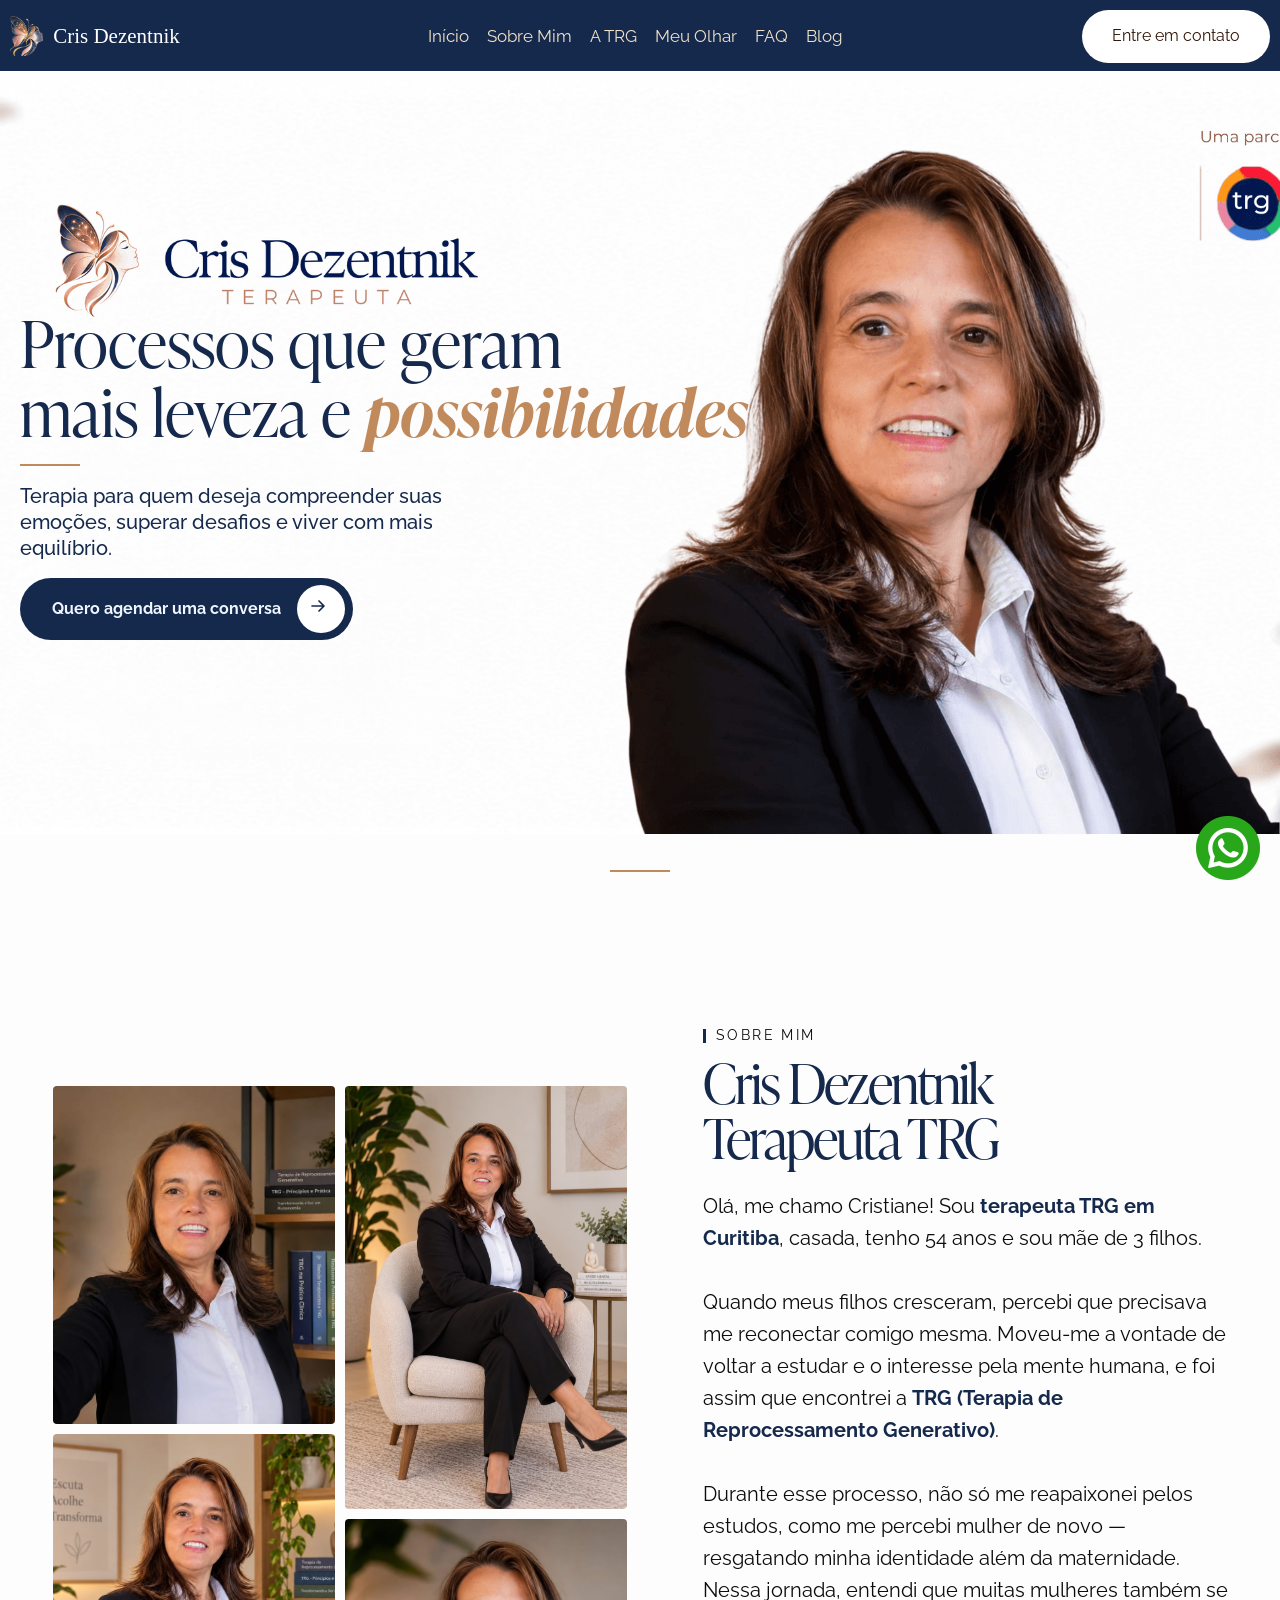
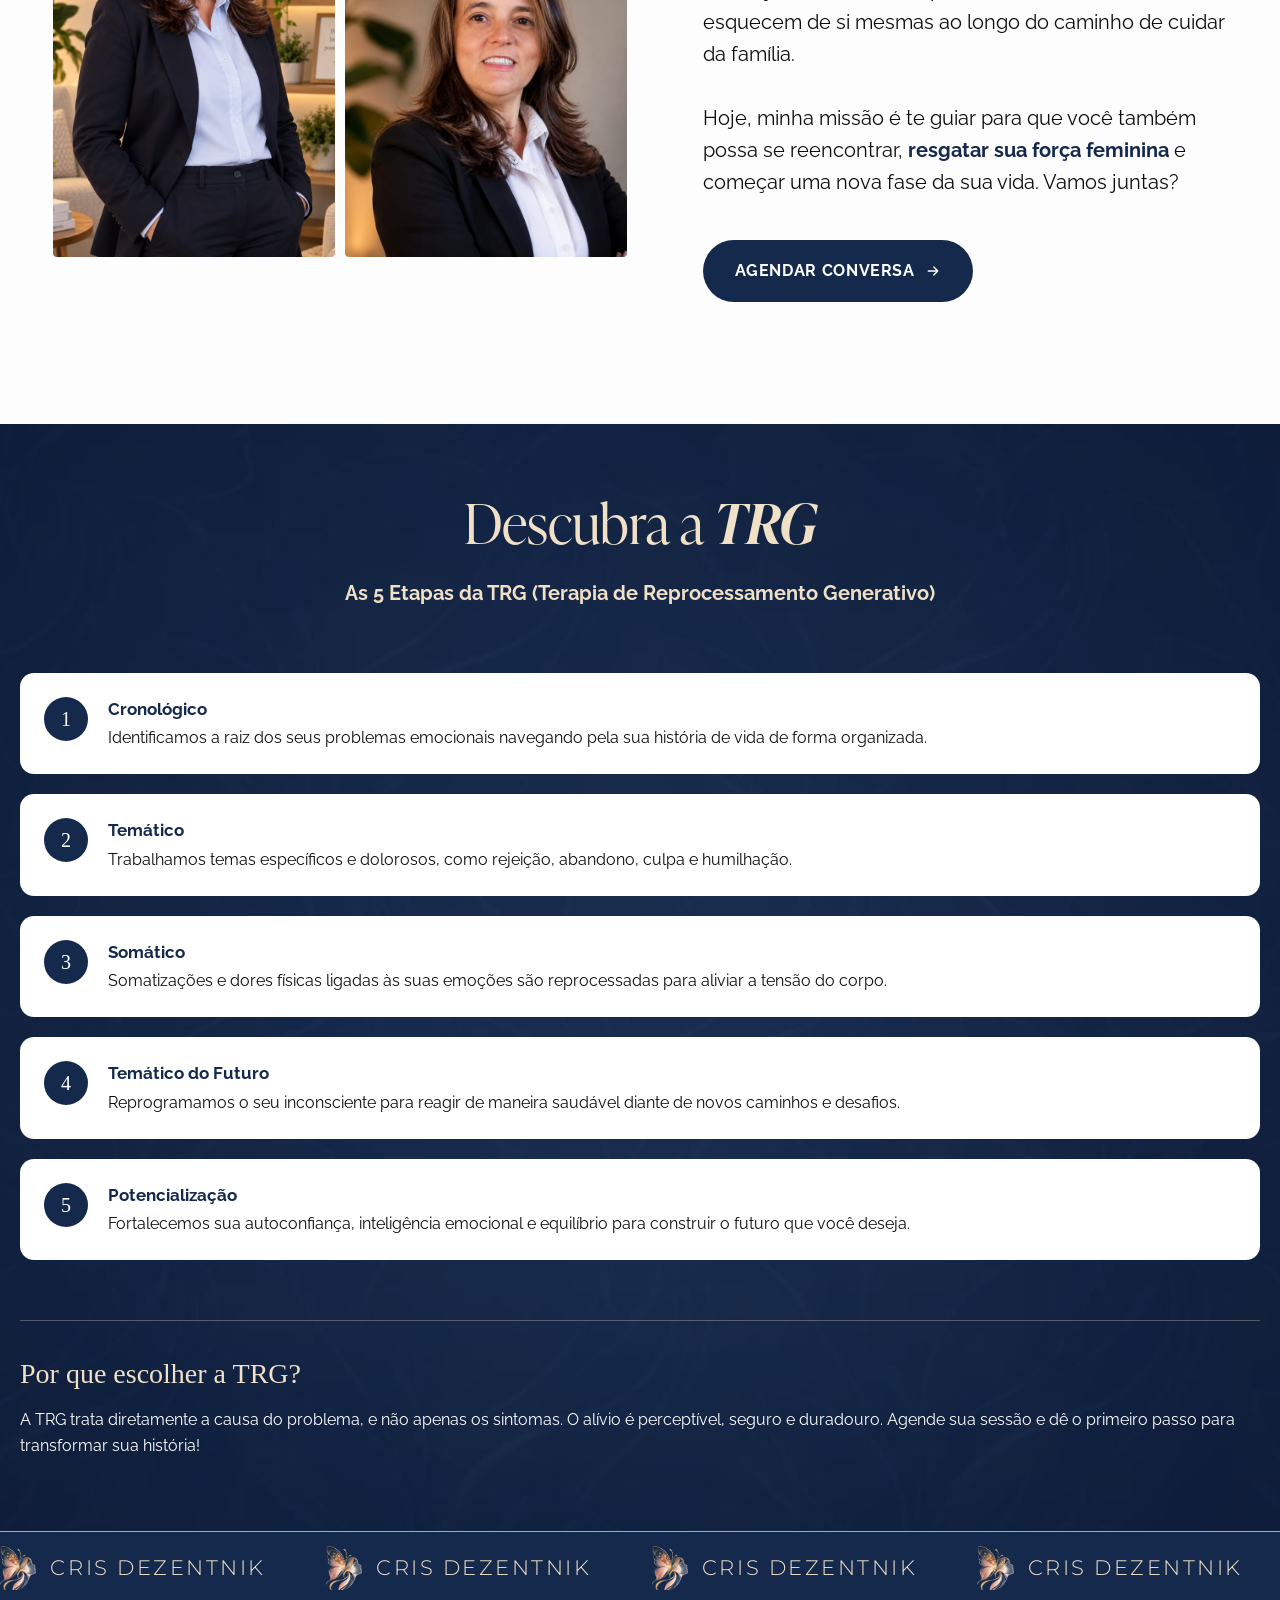
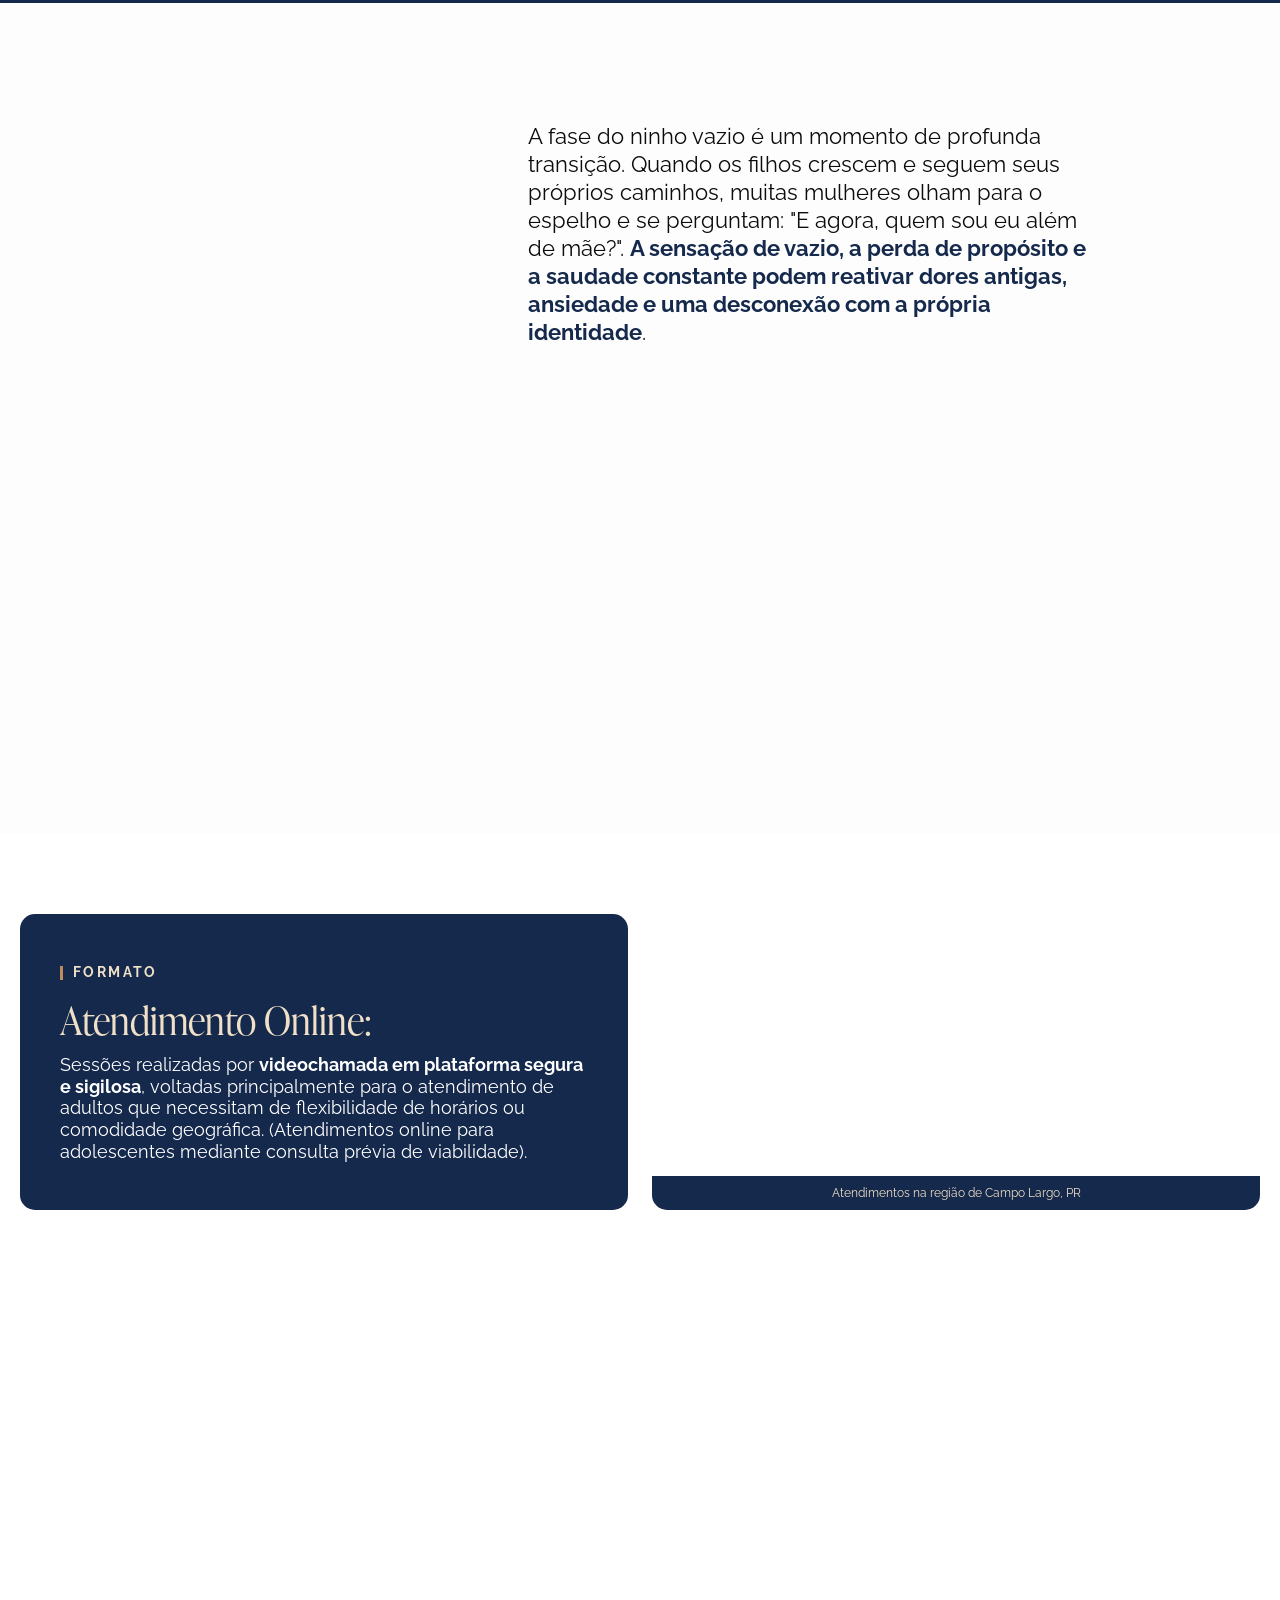
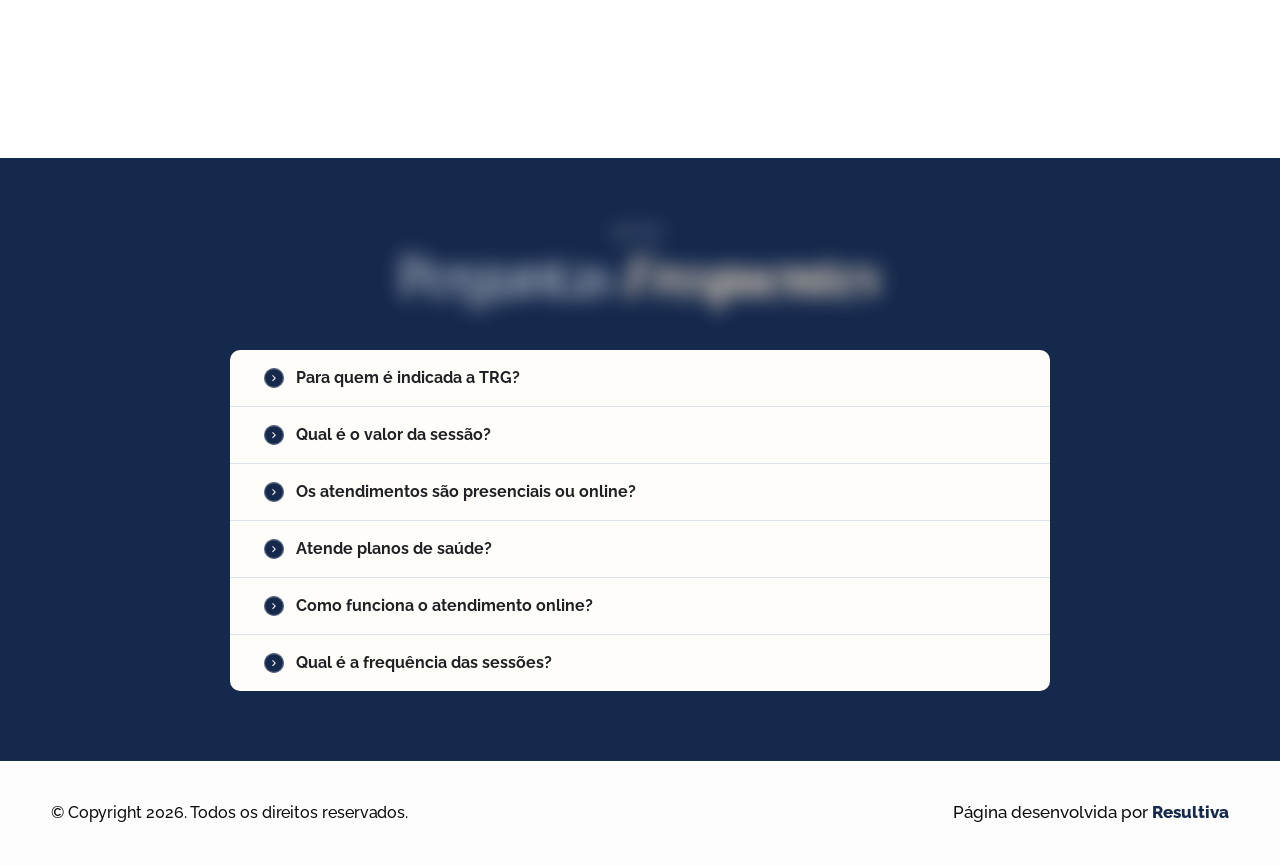
==== commit c2fa245b: "Corrige lista do menu mobile aparecendo solta abaixo do rodapé no desktop O painel do menu foi movid" ====
--- a/index.html
+++ b/index.html
@@ -186,6 +186,7 @@
 .elementor-menu-toggle{background-color:transparent !important;color:#FFFFFF !important;}
 .elementor-element-abaec62 .elementor-widget-container{justify-content:center !important;}
 .elementor-nav-menu--dropdown{margin-top:0 !important;}
+.elementor-nav-menu--dropdown{display:none !important;}
 .elementor-menu-toggle.elementor-active+.elementor-nav-menu--dropdown{margin-top:10px !important;}
 .elementor-menu-toggle .e-font-icon-svg,.elementor-menu-toggle svg{fill:#FFFFFF !important;}
 .elementor-nav-menu .elementor-item{font-size:17px !important;}
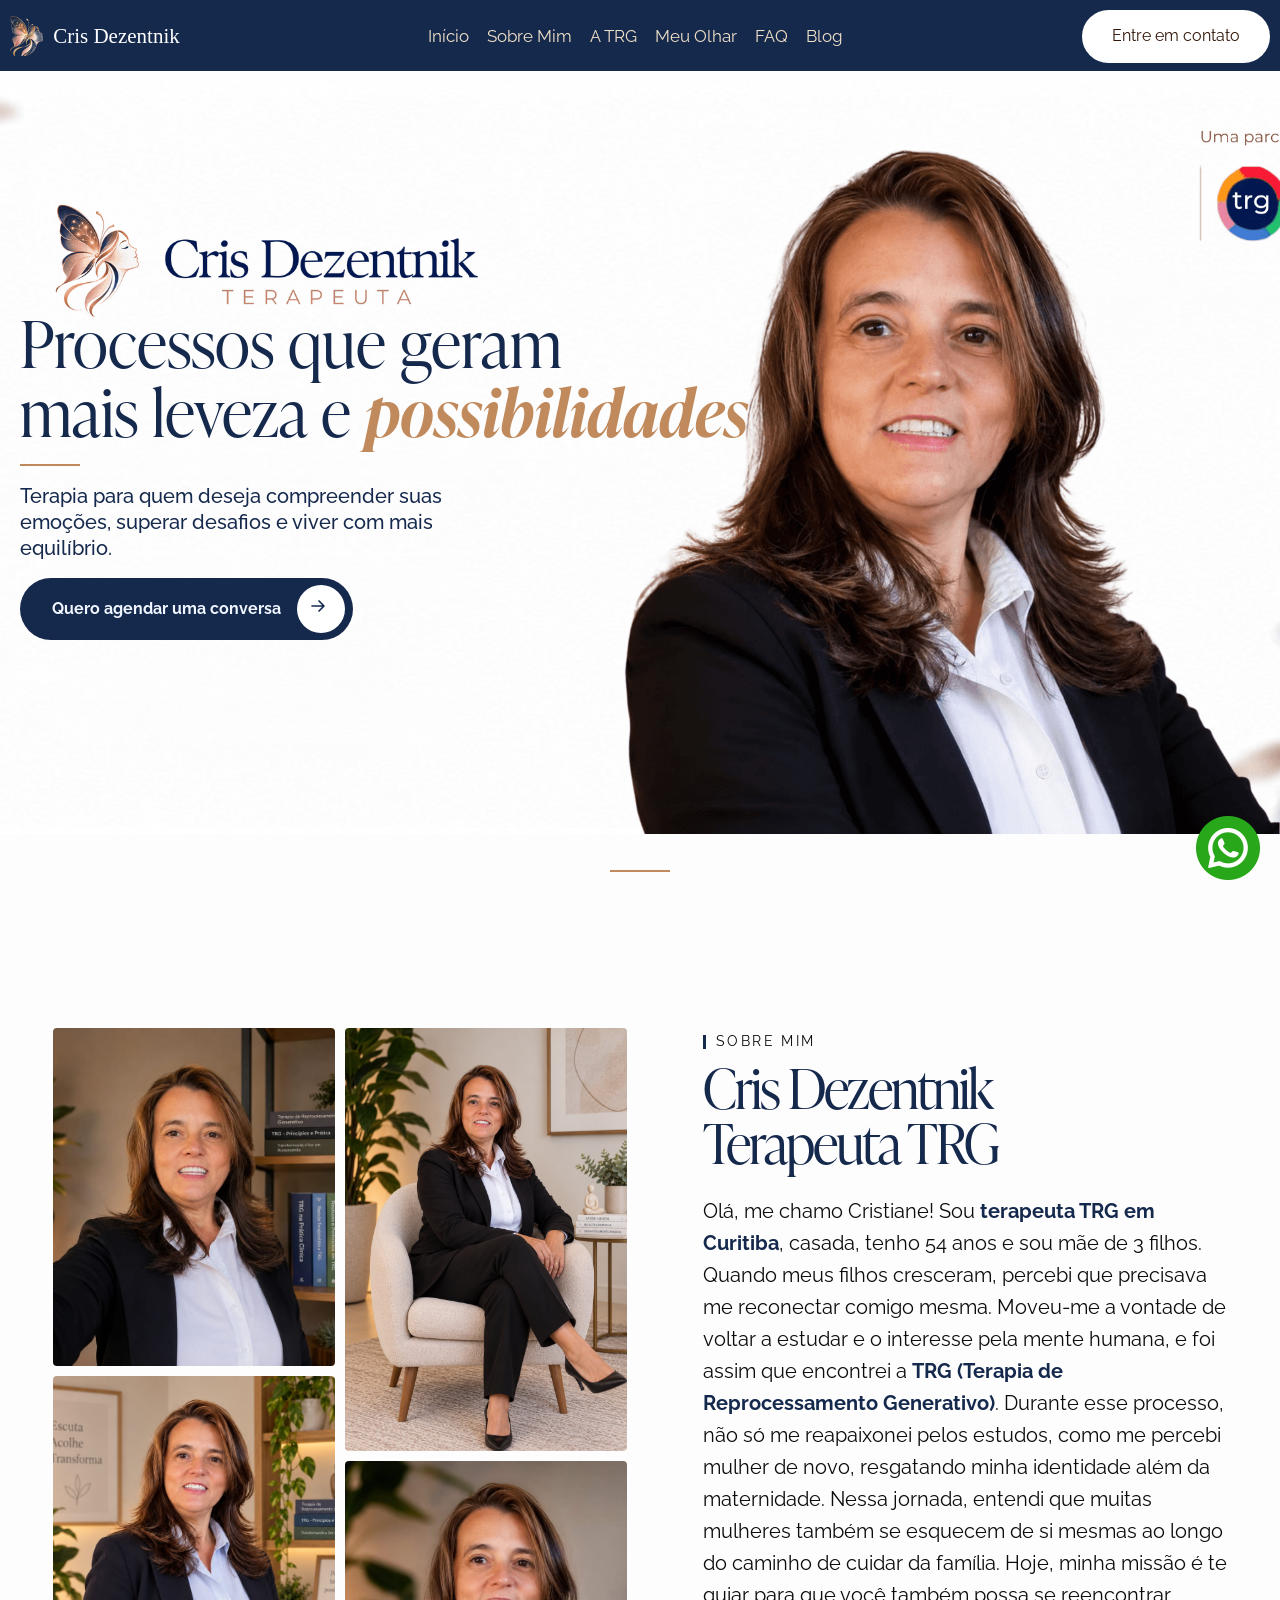
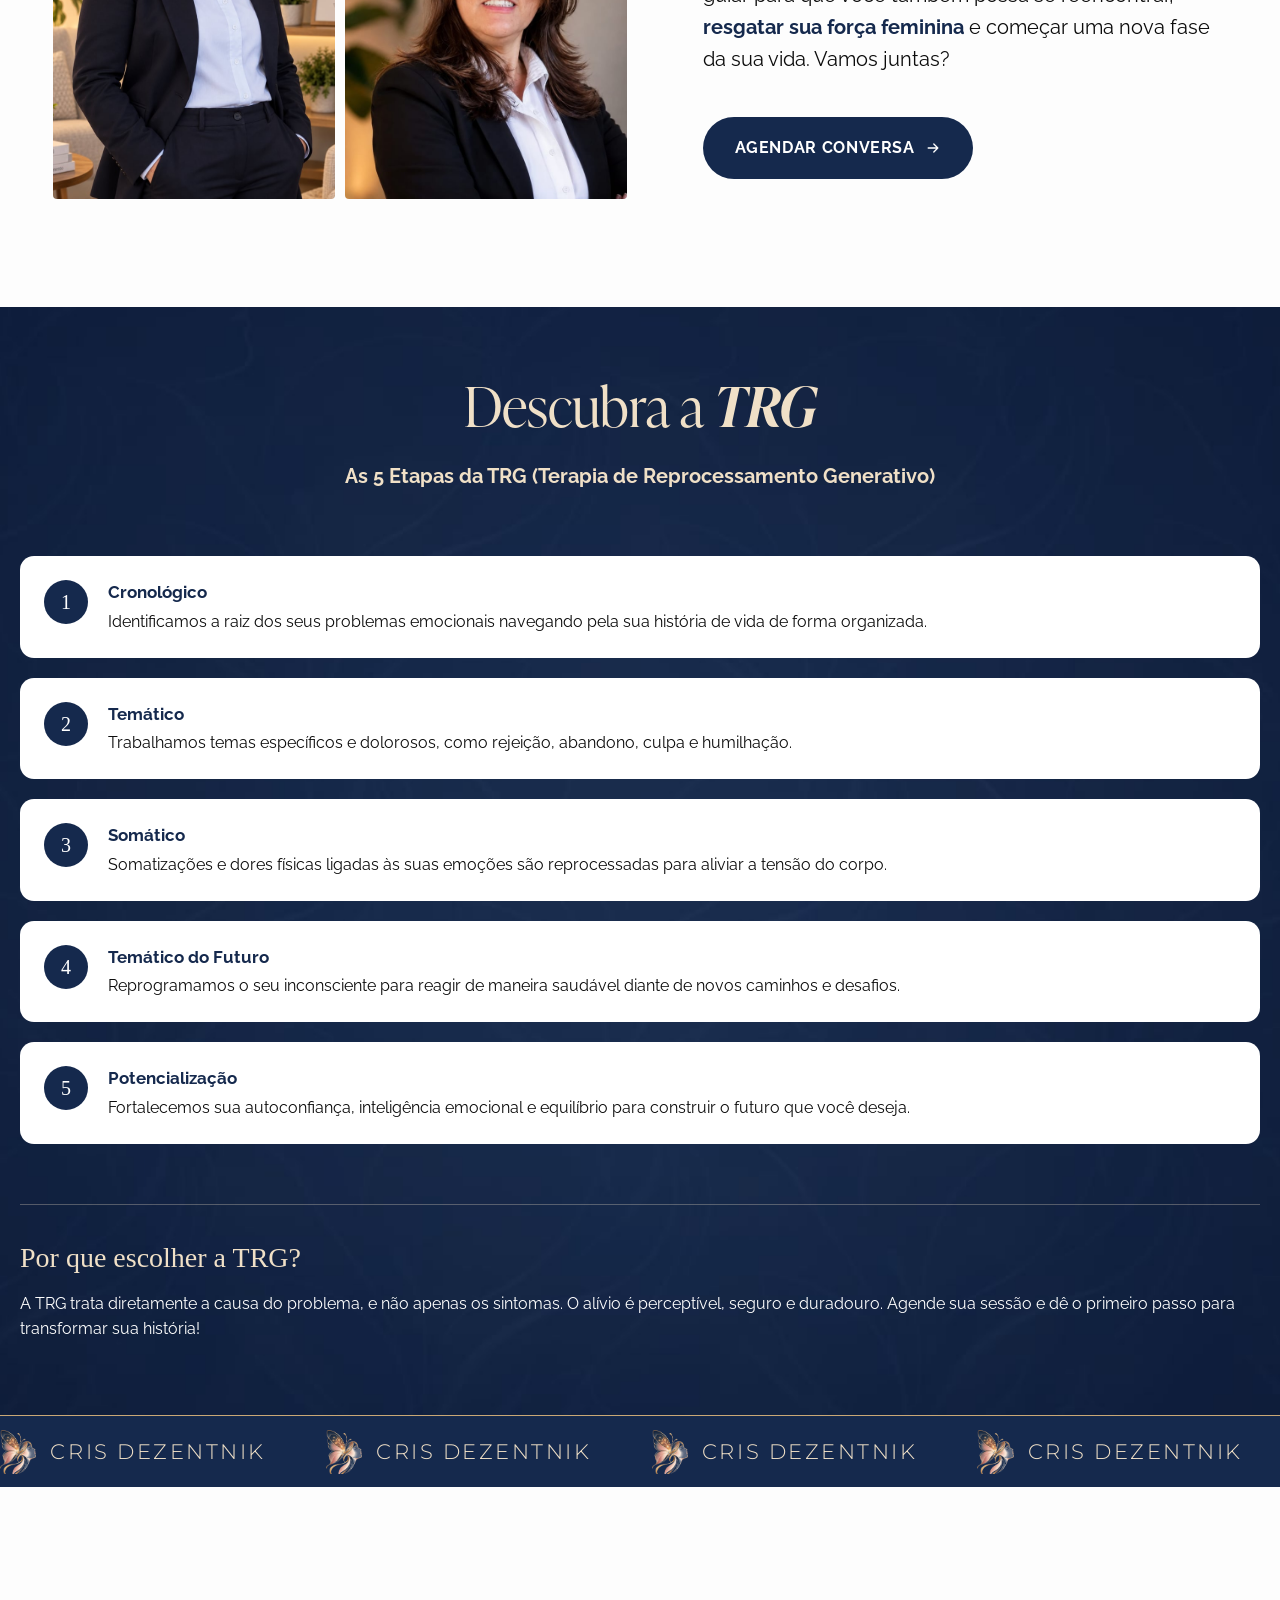
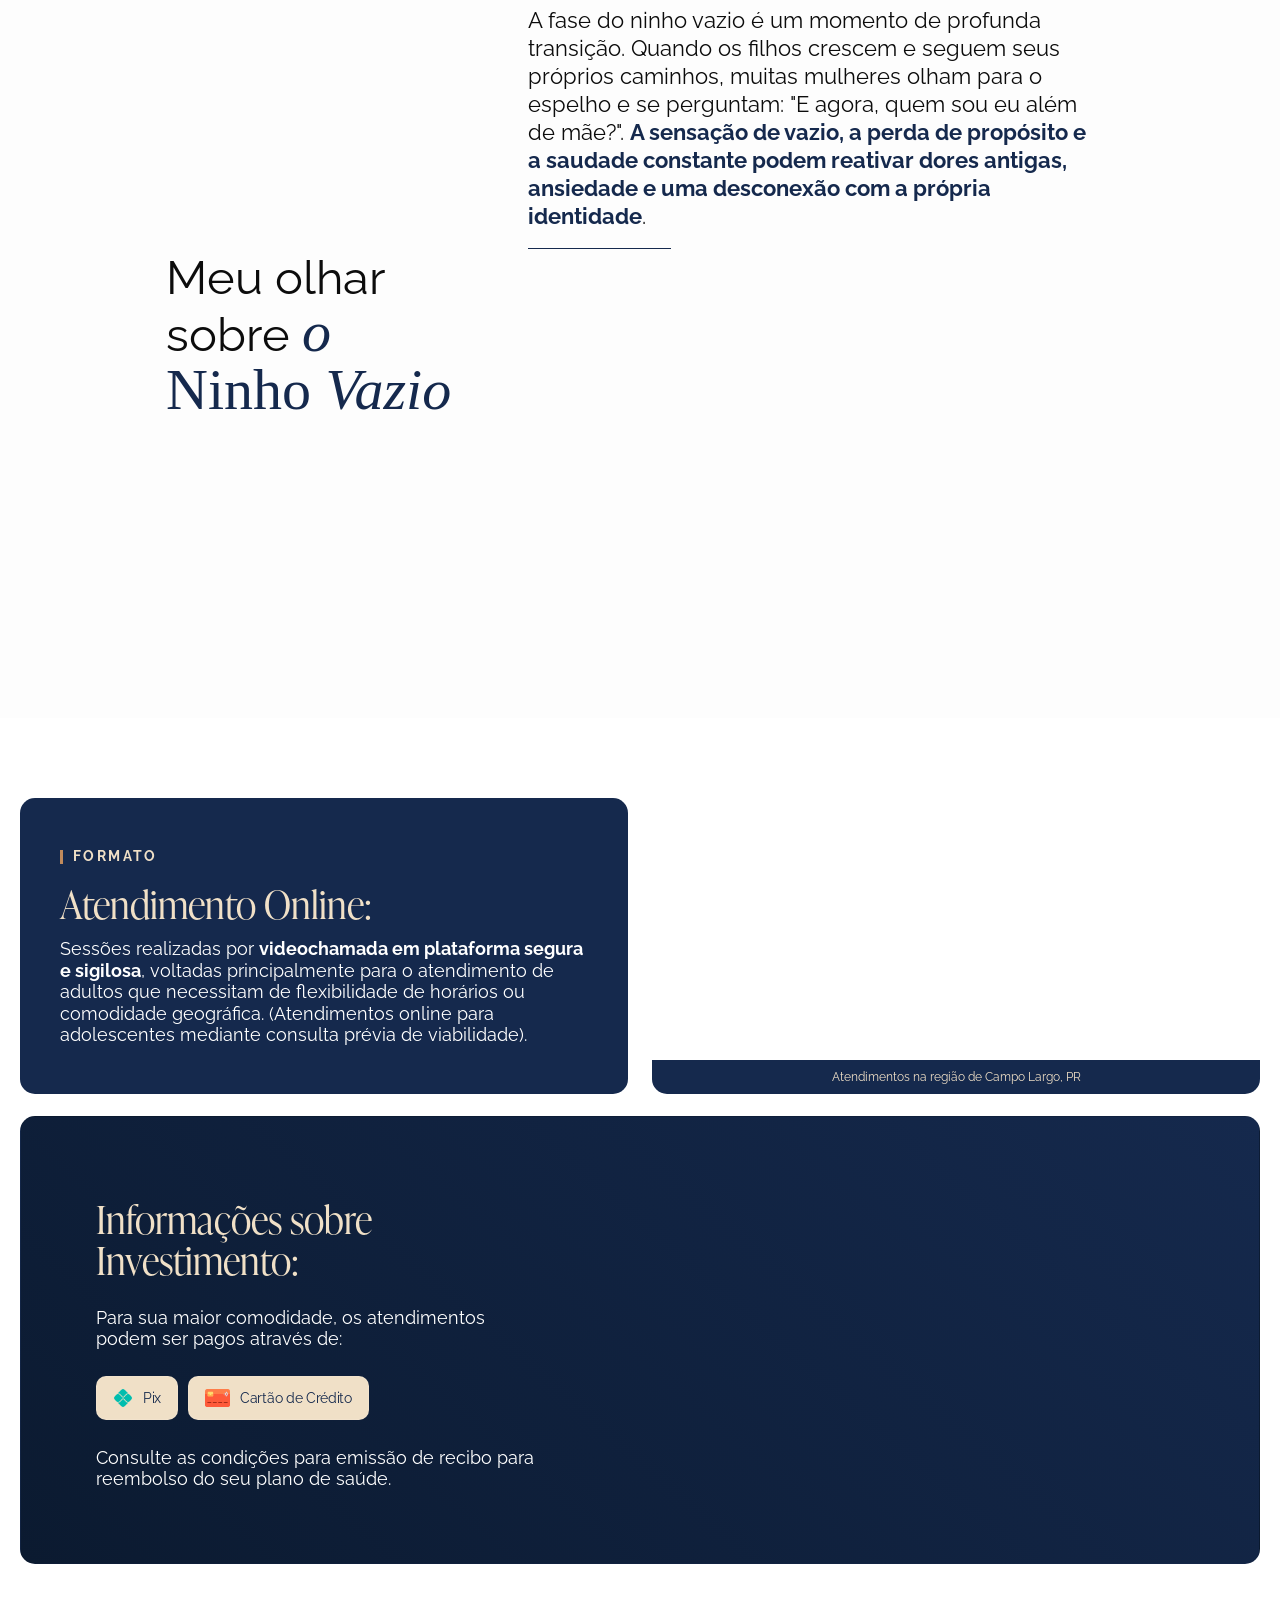
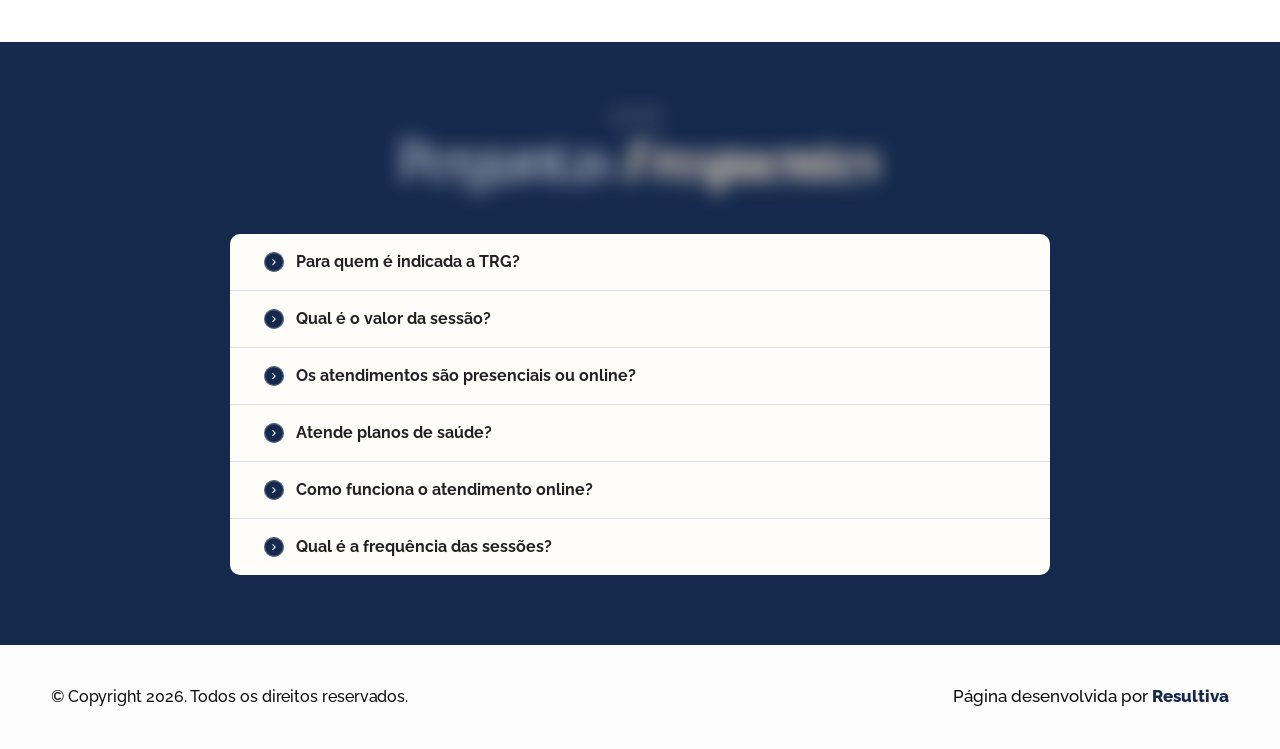
==== commit 0f80fa9d: "Sobre Mim: bio em um unico paragrafo e sem travessao Une os quatro paragrafos da bio em um so e troc" ====
--- a/index.html
+++ b/index.html
@@ -372,7 +372,10 @@
 <style>
 @media(max-width:767px){
 .cd-sobre-photos-grid{display:none !important;}
-.cd-sobre-photo-mobile{display:block !important;width:100vw !important;max-width:100vw !important;aspect-ratio:1/1;margin-inline:calc(50% - 50vw) !important;border-radius:0 !important;}
+.cd-sobre-photo-mobile{display:block !important;width:100% !important;max-width:344px !important;aspect-ratio:4/5;margin-inline:auto !important;border-radius:12px !important;}
+.e-1d2686b-8669a63{font-family:'Raleway',sans-serif !important;font-size:1.0625rem !important;font-weight:400 !important;line-height:1.65em !important;letter-spacing:0 !important;}
+.e-1d2686b-8669a63 br.tf-mobile-break{display:none !important;}
+.elementor-1774 .elementor-element.elementor-element-09a1a30 .elementor-heading-title{font-size:1.0625rem !important;line-height:1.65em !important;}
 }
 @media(min-width:768px){
 .elementor-element-83466e4 .cd-hero-mobile-btn{width:fit-content !important;max-width:none !important;height:62px;padding:0 32px !important;font-size:16px !important;}
@@ -388,7 +391,7 @@
 </div>
 <div class="elementor-element elementor-element-09a1a30 elementor-widget__width-initial elementor-widget-tablet__width-initial elementor-widget-mobile__width-initial atomik-entrada-10 elementor-widget elementor-widget-heading" data-e-type="widget" data-element_type="widget" data-id="09a1a30" data-widget_type="heading.default">
 <div class="elementor-widget-container">
-<span class="elementor-heading-title elementor-size-default">Olá, me chamo Cristiane! Sou <span class="destaque-9">terapeuta TRG em Curitiba</span>, casada, tenho 54 anos e sou mãe de 3 filhos.<br/><br/>Quando meus filhos cresceram, percebi que precisava me reconectar comigo mesma. Moveu-me a vontade de voltar a estudar e o interesse pela mente humana, e foi assim que encontrei a <span class="destaque-9">TRG (Terapia de Reprocessamento Generativo)</span>.<br/><br/>Durante esse processo, não só me reapaixonei pelos estudos, como me percebi mulher de novo — resgatando minha identidade além da maternidade. Nessa jornada, entendi que muitas mulheres também se esquecem de si mesmas ao longo do caminho de cuidar da família.<br/><br/>Hoje, minha missão é te guiar para que você também possa se reencontrar, <span class="destaque-9">resgatar sua força feminina</span> e começar uma nova fase da sua vida. Vamos juntas?</span> </div>
+<span class="elementor-heading-title elementor-size-default">Olá, me chamo Cristiane! Sou <span class="destaque-9">terapeuta TRG em Curitiba</span>, casada, tenho 54 anos e sou mãe de 3 filhos. Quando meus filhos cresceram, percebi que precisava me reconectar comigo mesma. Moveu-me a vontade de voltar a estudar e o interesse pela mente humana, e foi assim que encontrei a <span class="destaque-9">TRG (Terapia de Reprocessamento Generativo)</span>. Durante esse processo, não só me reapaixonei pelos estudos, como me percebi mulher de novo, resgatando minha identidade além da maternidade. Nessa jornada, entendi que muitas mulheres também se esquecem de si mesmas ao longo do caminho de cuidar da família. Hoje, minha missão é te guiar para que você também possa se reencontrar, <span class="destaque-9">resgatar sua força feminina</span> e começar uma nova fase da sua vida. Vamos juntas?</span> </div>
 </div>
 <a class="cd-hero-mobile-btn cd-primary" href="https://api.whatsapp.com/send?phone=554195706950&amp;text=Ol%C3%A1!%20Em%20que%20posso%20te%20ajudar%3F%20" style="margin-top:16px;" target="_blank">Agendar conversa <svg fill="none" height="16" viewbox="0 0 20 20" width="16" xmlns="http://www.w3.org/2000/svg"><path d="M4 10H16M16 10L11 5M16 10L11 15" stroke="#FFFFFF" stroke-linecap="round" stroke-linejoin="round" stroke-width="1.66667"></path></svg></a>
 </div>
